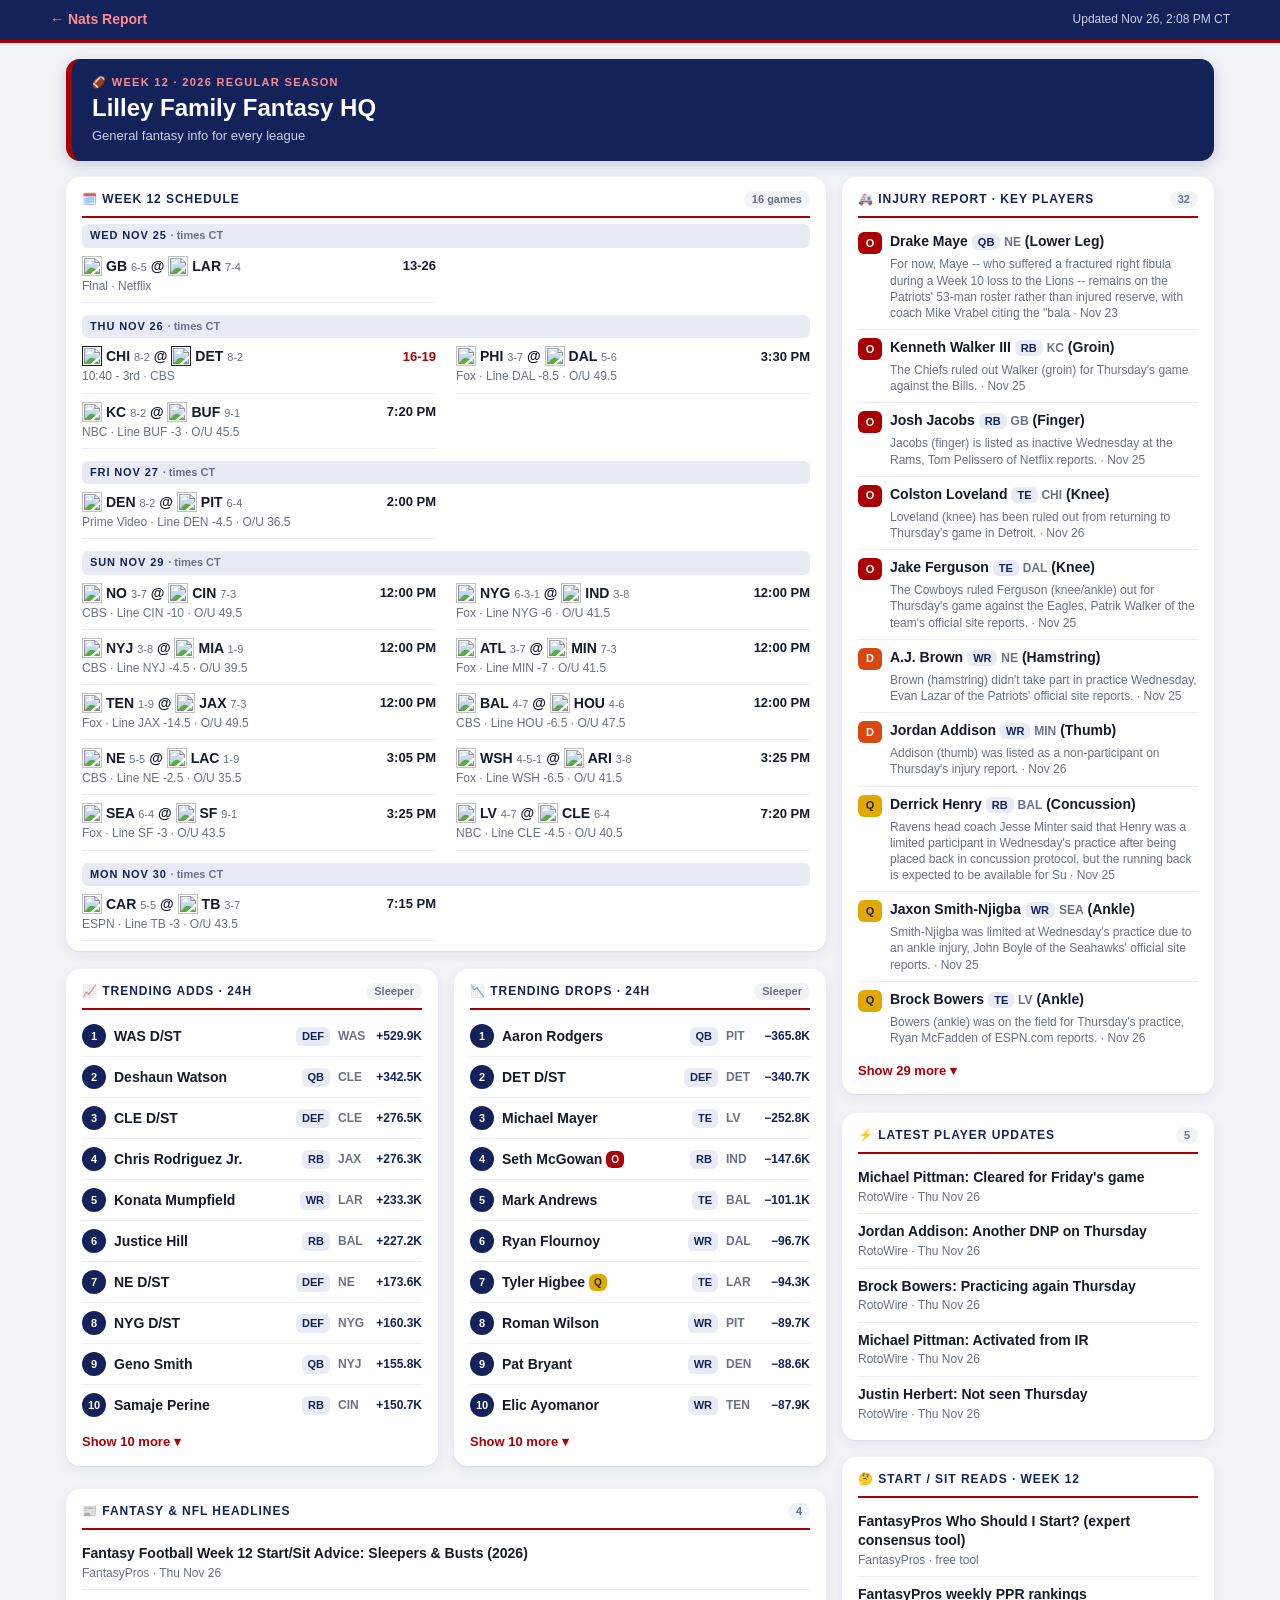
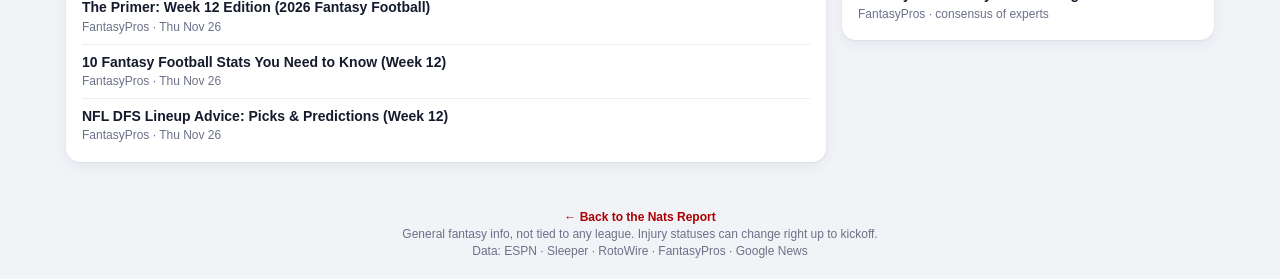
==== fantasy/index.html @ 51f817a9 "Daily refresh 2026-11-26" ====
<!doctype html><html><head><meta charset="utf-8"><meta name="viewport" content="width=device-width,initial-scale=1,viewport-fit=cover">
<meta name="theme-color" content="#14225A"><link rel="apple-touch-icon" href="../icon.png"><title>Lilley Family Fantasy HQ</title><style>
:root{--navy:#14225A;--red:#AB0003;--ink:#151a2d;--mute:#6b7189;--line:#eceef4;--bg:#f2f3f7;color-scheme:light}*{box-sizing:border-box}html{-webkit-text-size-adjust:100%}
body{margin:0;background:var(--bg);color:var(--ink);font:15px/1.4 -apple-system,BlinkMacSystemFont,"SF Pro Text","Segoe UI",Inter,Helvetica,Arial,sans-serif;-webkit-font-smoothing:antialiased}
a{color:var(--ink);text-decoration:none}a:hover{color:var(--red)}
header{position:sticky;top:0;z-index:10;background:var(--navy);color:#fff;border-bottom:3px solid var(--red);padding:calc(env(safe-area-inset-top) + 10px) calc(env(safe-area-inset-right) + 16px) 10px calc(env(safe-area-inset-left) + 16px)}
.hd{max-width:1180px;margin:0 auto;display:flex;align-items:center;justify-content:space-between;gap:12px}.hd a{color:#ff8a8e;font-weight:700;font-size:14px}header p{margin:0;font-size:12px;color:#c9cfe6;white-space:nowrap}
main{max-width:1180px;margin:0 auto;padding:16px calc(env(safe-area-inset-right) + 16px) 8px calc(env(safe-area-inset-left) + 16px)}
.banner{background:var(--navy);border-radius:14px;padding:16px 20px;margin-bottom:16px;box-shadow:0 4px 14px rgba(20,34,90,.18);border-left:6px solid var(--red)}
.banner small{display:block;color:#ff8a8e;font-weight:700;text-transform:uppercase;letter-spacing:.12em;font-size:11px}.banner h1{margin:4px 0 0;color:#fff;font-size:24px;font-weight:800;line-height:1.2}.bmeta{display:block;color:#c9cfe6;font-size:13px;margin-top:4px}
.grid{display:grid;grid-template-columns:repeat(3,minmax(0,1fr));gap:16px;align-items:start}.wide{grid-column:span 2}.grid.mas{grid-auto-rows:8px;row-gap:0;grid-auto-flow:row dense}.grid.mas>.tile{margin-bottom:16px}
.tile{background:#fff;border-radius:14px;padding:14px 16px 10px;box-shadow:0 1px 2px rgba(20,34,90,.06),0 4px 14px rgba(20,34,90,.06);min-width:0}
.tile h3{display:flex;justify-content:space-between;align-items:center;gap:8px;margin:0 0 6px;padding-bottom:8px;border-bottom:2px solid var(--red);font-size:12px;font-weight:800;text-transform:uppercase;letter-spacing:.08em;color:var(--navy)}
.tile h3 em{font-style:normal;font-weight:700;font-size:11px;color:var(--mute);background:var(--bg);border-radius:10px;padding:1px 8px;white-space:nowrap;text-transform:none;letter-spacing:0}
ul{list-style:none;margin:0;padding:0}li{padding:8px 0;border-bottom:1px solid var(--line);font-size:14px;line-height:1.35;overflow-wrap:anywhere}li:last-child{border:0}li>a{font-weight:600}
.meta{display:block;color:var(--mute);font-size:12px;font-weight:400;margin-top:2px}.muted{color:var(--mute)}
.game{display:flex;align-items:center;justify-content:space-between;gap:10px;font-weight:600}.opp{min-width:0}.opp small{color:var(--mute);font-weight:500;font-size:11px}
.sc{font-weight:800;font-variant-numeric:tabular-nums;white-space:nowrap;font-size:13px}.sc.live{color:var(--red)}
.lg{width:20px;height:20px;vertical-align:-5px;margin-right:4px;object-fit:contain}
.lvl{font-size:11px;font-weight:800;letter-spacing:.08em;text-transform:uppercase;color:var(--navy);margin:12px 0 0;padding:4px 8px;background:#e8ebf5;border-radius:6px}.lvl span{color:var(--mute);font-weight:600;letter-spacing:0;text-transform:none}.lvl:first-of-type{margin-top:4px}
.sched{}@media(min-width:701px){.sched ul{display:grid;grid-template-columns:1fr 1fr;column-gap:20px}.sched li:last-child{border-bottom:1px solid var(--line)}}
.pros{display:flex;align-items:center;gap:8px}.rk{flex:none;width:24px;height:24px;border-radius:50%;background:var(--navy);color:#fff;display:grid;place-items:center;font-size:11px;font-weight:800}
.pros .nm{flex:1;font-weight:600;min-width:0}.pos{font-size:11px;font-weight:700;color:var(--navy);background:#e8ebf5;border-radius:6px;padding:2px 6px;margin-left:4px}.tm2{font-size:12px;color:var(--mute);font-weight:600;min-width:30px}
.cnt{font-size:12px;font-variant-numeric:tabular-nums;color:var(--navy);min-width:46px;text-align:right}
.ij{display:flex;align-items:flex-start;gap:8px}.ij .nm{font-weight:600}.ij .nm a{font-weight:700}
.tag{flex:none;display:inline-grid;place-items:center;min-width:24px;height:22px;padding:0 4px;border-radius:6px;font-size:11px;font-weight:800;color:#fff;background:var(--mute)}.tag.o,.tag.ir{background:var(--red)}.tag.d{background:#d9480f}.tag.q{background:#e0a800;color:#222}.tag.sm{min-width:18px;height:17px;font-size:10px;vertical-align:1px}
.inj .meta{padding-left:32px}
details summary{list-style:none;cursor:pointer;color:var(--red);font-weight:700;font-size:13px;padding:8px 0 4px}details summary::-webkit-details-marker{display:none}details summary::after{content:" ▾"}details[open] summary::after{content:" ▴"}details[open] summary{border-bottom:1px solid var(--line)}
footer{text-align:center;color:var(--mute);font-size:12px;padding:16px 16px calc(env(safe-area-inset-bottom) + 20px)}footer a{color:var(--red);font-weight:700}
@media(max-width:1000px){.grid{grid-template-columns:repeat(2,minmax(0,1fr))}}
@media(max-width:700px){body{font-size:16px}.grid{grid-template-columns:1fr;gap:12px}.wide{grid-column:auto}main{padding-top:12px}.banner h1{font-size:21px}header p{font-size:11px}li{font-size:15px}.tile{padding:12px 14px 8px}}
</style></head><body><header><div class="hd"><a href="../">← Nats Report</a><p>Updated Nov 26, 2:08 PM CT</p></div></header>
<main><div class="banner"><small>🏈 Week 12 · 2026 Regular Season</small><h1>Lilley Family Fantasy HQ</h1><span class="bmeta">General fantasy info for every league</span></div><div class="grid"><section class="tile wide sched"><h3><span>🗓️ Week 12 Schedule</span><em>16 games</em></h3><div class="lvl">Wed Nov 25 <span>· times CT</span></div><ul><li><a class="game" href="https://www.espn.com/nfl/game/_/gameId/401873079/packers-rams"><span class="opp"><img class="lg" src="https://a.espncdn.com/i/teamlogos/nfl/500/scoreboard/gb.png" alt="">GB <small>6-5</small> @ <img class="lg" src="https://a.espncdn.com/i/teamlogos/nfl/500/scoreboard/lar.png" alt="">LAR <small>7-4</small></span><span class="sc">13-26</span></a><span class="meta">Final · Netflix</span></li></ul><div class="lvl">Thu Nov 26 <span>· times CT</span></div><ul><li><a class="game" href=""><span class="opp"><img class="lg" src="https://a.espncdn.com/i/teamlogos/nfl/500/scoreboard/chi.png" alt="">CHI <small>8-2</small> @ <img class="lg" src="https://a.espncdn.com/i/teamlogos/nfl/500/scoreboard/det.png" alt="">DET <small>8-2</small></span><span class="sc live">16-19</span></a><span class="meta">10:40 - 3rd · CBS</span></li><li><a class="game" href="https://www.espn.com/nfl/game/_/gameId/401873080/eagles-cowboys"><span class="opp"><img class="lg" src="https://a.espncdn.com/i/teamlogos/nfl/500/scoreboard/phi.png" alt="">PHI <small>3-7</small> @ <img class="lg" src="https://a.espncdn.com/i/teamlogos/nfl/500/scoreboard/dal.png" alt="">DAL <small>5-6</small></span><span class="sc">3:30 PM</span></a><span class="meta">Fox · Line DAL -8.5 · O/U 49.5</span></li><li><a class="game" href="https://www.espn.com/nfl/game/_/gameId/401873082/chiefs-bills"><span class="opp"><img class="lg" src="https://a.espncdn.com/i/teamlogos/nfl/500/scoreboard/kc.png" alt="">KC <small>8-2</small> @ <img class="lg" src="https://a.espncdn.com/i/teamlogos/nfl/500/scoreboard/buf.png" alt="">BUF <small>9-1</small></span><span class="sc">7:20 PM</span></a><span class="meta">NBC · Line BUF -3 · O/U 45.5</span></li></ul><div class="lvl">Fri Nov 27 <span>· times CT</span></div><ul><li><a class="game" href="https://www.espn.com/nfl/game/_/gameId/401873083/broncos-steelers"><span class="opp"><img class="lg" src="https://a.espncdn.com/i/teamlogos/nfl/500/scoreboard/den.png" alt="">DEN <small>8-2</small> @ <img class="lg" src="https://a.espncdn.com/i/teamlogos/nfl/500/scoreboard/pit.png" alt="">PIT <small>6-4</small></span><span class="sc">2:00 PM</span></a><span class="meta">Prime Video · Line DEN -4.5 · O/U 36.5</span></li></ul><div class="lvl">Sun Nov 29 <span>· times CT</span></div><ul><li><a class="game" href="https://www.espn.com/nfl/game/_/gameId/401873087/saints-bengals"><span class="opp"><img class="lg" src="https://a.espncdn.com/i/teamlogos/nfl/500/scoreboard/no.png" alt="">NO <small>3-7</small> @ <img class="lg" src="https://a.espncdn.com/i/teamlogos/nfl/500/scoreboard/cin.png" alt="">CIN <small>7-3</small></span><span class="sc">12:00 PM</span></a><span class="meta">CBS · Line CIN -10 · O/U 49.5</span></li><li><a class="game" href="https://www.espn.com/nfl/game/_/gameId/401873088/giants-colts"><span class="opp"><img class="lg" src="https://a.espncdn.com/i/teamlogos/nfl/500/scoreboard/nyg.png" alt="">NYG <small>6-3-1</small> @ <img class="lg" src="https://a.espncdn.com/i/teamlogos/nfl/500/scoreboard/ind.png" alt="">IND <small>3-8</small></span><span class="sc">12:00 PM</span></a><span class="meta">Fox · Line NYG -6 · O/U 41.5</span></li><li><a class="game" href="https://www.espn.com/nfl/game/_/gameId/401873089/jets-dolphins"><span class="opp"><img class="lg" src="https://a.espncdn.com/i/teamlogos/nfl/500/scoreboard/nyj.png" alt="">NYJ <small>3-8</small> @ <img class="lg" src="https://a.espncdn.com/i/teamlogos/nfl/500/scoreboard/mia.png" alt="">MIA <small>1-9</small></span><span class="sc">12:00 PM</span></a><span class="meta">CBS · Line NYJ -4.5 · O/U 39.5</span></li><li><a class="game" href="https://www.espn.com/nfl/game/_/gameId/401873084/falcons-vikings"><span class="opp"><img class="lg" src="https://a.espncdn.com/i/teamlogos/nfl/500/scoreboard/atl.png" alt="">ATL <small>3-7</small> @ <img class="lg" src="https://a.espncdn.com/i/teamlogos/nfl/500/scoreboard/min.png" alt="">MIN <small>7-3</small></span><span class="sc">12:00 PM</span></a><span class="meta">Fox · Line MIN -7 · O/U 41.5</span></li><li><a class="game" href="https://www.espn.com/nfl/game/_/gameId/401873090/titans-jaguars"><span class="opp"><img class="lg" src="https://a.espncdn.com/i/teamlogos/nfl/500/scoreboard/ten.png" alt="">TEN <small>1-9</small> @ <img class="lg" src="https://a.espncdn.com/i/teamlogos/nfl/500/scoreboard/jax.png" alt="">JAX <small>7-3</small></span><span class="sc">12:00 PM</span></a><span class="meta">Fox · Line JAX -14.5 · O/U 49.5</span></li><li><a class="game" href="https://www.espn.com/nfl/game/_/gameId/401873085/ravens-texans"><span class="opp"><img class="lg" src="https://a.espncdn.com/i/teamlogos/nfl/500/scoreboard/bal.png" alt="">BAL <small>4-7</small> @ <img class="lg" src="https://a.espncdn.com/i/teamlogos/nfl/500/scoreboard/hou.png" alt="">HOU <small>4-6</small></span><span class="sc">12:00 PM</span></a><span class="meta">CBS · Line HOU -6.5 · O/U 47.5</span></li><li><a class="game" href="https://www.espn.com/nfl/game/_/gameId/401873093/patriots-chargers"><span class="opp"><img class="lg" src="https://a.espncdn.com/i/teamlogos/nfl/500/scoreboard/ne.png" alt="">NE <small>5-5</small> @ <img class="lg" src="https://a.espncdn.com/i/teamlogos/nfl/500/scoreboard/lac.png" alt="">LAC <small>1-9</small></span><span class="sc">3:05 PM</span></a><span class="meta">CBS · Line NE -2.5 · O/U 35.5</span></li><li><a class="game" href="https://www.espn.com/nfl/game/_/gameId/401873092/commanders-cardinals"><span class="opp"><img class="lg" src="https://a.espncdn.com/i/teamlogos/nfl/500/scoreboard/wsh.png" alt="">WSH <small>4-5-1</small> @ <img class="lg" src="https://a.espncdn.com/i/teamlogos/nfl/500/scoreboard/ari.png" alt="">ARI <small>3-8</small></span><span class="sc">3:25 PM</span></a><span class="meta">Fox · Line WSH -6.5 · O/U 41.5</span></li><li><a class="game" href="https://www.espn.com/nfl/game/_/gameId/401873091/seahawks-49ers"><span class="opp"><img class="lg" src="https://a.espncdn.com/i/teamlogos/nfl/500/scoreboard/sea.png" alt="">SEA <small>6-4</small> @ <img class="lg" src="https://a.espncdn.com/i/teamlogos/nfl/500/scoreboard/sf.png" alt="">SF <small>9-1</small></span><span class="sc">3:25 PM</span></a><span class="meta">Fox · Line SF -3 · O/U 43.5</span></li><li><a class="game" href="https://www.espn.com/nfl/game/_/gameId/401873086/raiders-browns"><span class="opp"><img class="lg" src="https://a.espncdn.com/i/teamlogos/nfl/500/scoreboard/lv.png" alt="">LV <small>4-7</small> @ <img class="lg" src="https://a.espncdn.com/i/teamlogos/nfl/500/scoreboard/cle.png" alt="">CLE <small>6-4</small></span><span class="sc">7:20 PM</span></a><span class="meta">NBC · Line CLE -4.5 · O/U 40.5</span></li></ul><div class="lvl">Mon Nov 30 <span>· times CT</span></div><ul><li><a class="game" href="https://www.espn.com/nfl/game/_/gameId/401873094/panthers-buccaneers"><span class="opp"><img class="lg" src="https://a.espncdn.com/i/teamlogos/nfl/500/scoreboard/car.png" alt="">CAR <small>5-5</small> @ <img class="lg" src="https://a.espncdn.com/i/teamlogos/nfl/500/scoreboard/tb.png" alt="">TB <small>3-7</small></span><span class="sc">7:15 PM</span></a><span class="meta">ESPN · Line TB -3 · O/U 43.5</span></li></ul></section><section class="tile inj"><h3><span>🚑 Injury Report · Key Players</span><em>32</em></h3><ul><li><div class="ij"><span class="tag o">O</span><span class="nm"><a href="https://www.espn.com/nfl/player/_/id/4431452/drake-maye">Drake Maye</a><span class="pos">QB</span> <span class="tm2">NE</span> (Lower Leg)</span></div><span class="meta">For now, Maye -- who suffered a fractured right fibula during a Week 10 loss to the Lions -- remains on the Patriots&#x27; 53-man roster rather than injured reserve, with coach Mike Vrabel citing the &quot;bala · Nov 23</span></li><li><div class="ij"><span class="tag o">O</span><span class="nm"><a href="https://www.espn.com/nfl/player/_/id/4567048/kenneth-walker-iii">Kenneth Walker III</a><span class="pos">RB</span> <span class="tm2">KC</span> (Groin)</span></div><span class="meta">The Chiefs ruled out Walker (groin) for Thursday&#x27;s game against the Bills. · Nov 25</span></li><li><div class="ij"><span class="tag o">O</span><span class="nm"><a href="https://www.espn.com/nfl/player/_/id/4047365/josh-jacobs">Josh Jacobs</a><span class="pos">RB</span> <span class="tm2">GB</span> (Finger)</span></div><span class="meta">Jacobs (finger) is listed as inactive Wednesday at the Rams, Tom Pelissero of Netflix reports. · Nov 25</span></li><li><div class="ij"><span class="tag o">O</span><span class="nm"><a href="https://www.espn.com/nfl/player/_/id/4723086/colston-loveland">Colston Loveland</a><span class="pos">TE</span> <span class="tm2">CHI</span> (Knee)</span></div><span class="meta">Loveland (knee) has been ruled out from returning to Thursday&#x27;s game in Detroit. · Nov 26</span></li><li><div class="ij"><span class="tag o">O</span><span class="nm"><a href="https://www.espn.com/nfl/player/_/id/4242355/jake-ferguson">Jake Ferguson</a><span class="pos">TE</span> <span class="tm2">DAL</span> (Knee)</span></div><span class="meta">The Cowboys ruled Ferguson (knee/ankle) out for Thursday&#x27;s game against the Eagles, Patrik Walker of the team&#x27;s official site reports. · Nov 25</span></li><li><div class="ij"><span class="tag d">D</span><span class="nm"><a href="https://www.espn.com/nfl/player/_/id/4047646/aj-brown">A.J. Brown</a><span class="pos">WR</span> <span class="tm2">NE</span> (Hamstring)</span></div><span class="meta">Brown (hamstring) didn&#x27;t take part in practice Wednesday, Evan Lazar of the Patriots&#x27; official site reports. · Nov 25</span></li><li><div class="ij"><span class="tag d">D</span><span class="nm"><a href="https://www.espn.com/nfl/player/_/id/4429205/jordan-addison">Jordan Addison</a><span class="pos">WR</span> <span class="tm2">MIN</span> (Thumb)</span></div><span class="meta">Addison (thumb) was listed as a non-participant on Thursday&#x27;s injury report. · Nov 26</span></li><li><div class="ij"><span class="tag q">Q</span><span class="nm"><a href="https://www.espn.com/nfl/player/_/id/3043078/derrick-henry">Derrick Henry</a><span class="pos">RB</span> <span class="tm2">BAL</span> (Concussion)</span></div><span class="meta">Ravens head coach Jesse Minter said that Henry was a limited participant in Wednesday&#x27;s practice after being placed back in concussion protocol, but the running back is expected to be available for Su · Nov 25</span></li><li><div class="ij"><span class="tag q">Q</span><span class="nm"><a href="https://www.espn.com/nfl/player/_/id/4430878/jaxon-smith-njigba">Jaxon Smith-Njigba</a><span class="pos">WR</span> <span class="tm2">SEA</span> (Ankle)</span></div><span class="meta">Smith-Njigba was limited at Wednesday&#x27;s practice due to an ankle injury, John Boyle of the Seahawks&#x27; official site reports. · Nov 25</span></li><li><div class="ij"><span class="tag q">Q</span><span class="nm"><a href="https://www.espn.com/nfl/player/_/id/4432665/brock-bowers">Brock Bowers</a><span class="pos">TE</span> <span class="tm2">LV</span> (Ankle)</span></div><span class="meta">Bowers (ankle) was on the field for Thursday&#x27;s practice, Ryan McFadden of ESPN.com reports. · Nov 26</span></li></ul><details><summary>Show 29 more</summary><ul><li><div class="ij"><span class="tag q">Q</span><span class="nm"><a href="https://www.espn.com/nfl/player/_/id/4038941/justin-herbert">Justin Herbert</a><span class="pos">QB</span> <span class="tm2">LAC</span> (Concussion)</span></div><span class="meta">Herbert (concussion) didn&#x27;t participate during the portion of Thursday&#x27;s practice open to the media, Noah Furtado of The Athletic reports. · Nov 26</span></li><li><div class="ij"><span class="tag q">Q</span><span class="nm"><a href="https://www.espn.com/nfl/player/_/id/4685472/tetairoa-mcmillan">Tetairoa McMillan</a><span class="pos">WR</span> <span class="tm2">CAR</span> (Foot)</span></div><span class="meta">Head coach Dave Canales said Wednesday that the Panthers are &quot;optimistic&quot; that McMillan (foot) will play Monday in Tampa Bay, Mike Kaye of ESPN.com reports. · Nov 25</span></li><li><div class="ij"><span class="tag q">Q</span><span class="nm"><a href="https://www.espn.com/nfl/player/_/id/4429615/zay-flowers">Zay Flowers</a><span class="pos">WR</span> <span class="tm2">BAL</span> (Ankle)</span></div><span class="meta">Flowers (ankle) was listed as a limited participant in Wednesday&#x27;s practice. · Nov 25</span></li><li><div class="ij"><span class="tag q">Q</span><span class="nm"><a href="https://www.espn.com/nfl/player/_/id/4882093/bhayshul-tuten">Bhayshul Tuten</a><span class="pos">RB</span> <span class="tm2">JAX</span> (Ankle)</span></div><span class="meta">Tuten (ankle/foot) didn&#x27;t practice Wednesday, Adam Schefter of ESPN reports. · Nov 25</span></li><li><div class="ij"><span class="tag q">Q</span><span class="nm"><a href="https://www.espn.com/nfl/player/_/id/4361741/brock-purdy">Brock Purdy</a><span class="pos">QB</span> <span class="tm2">SF</span> (Ankle)</span></div><span class="meta">Purdy didn&#x27;t practice Wednesday due to an ankle injury, Vic Tafur of The Athletic reports. · Nov 25</span></li><li><div class="ij"><span class="tag q">Q</span><span class="nm"><a href="https://www.espn.com/nfl/player/_/id/16737/mike-evans">Mike Evans</a><span class="pos">WR</span> <span class="tm2">SF</span> (Achilles)</span></div><span class="meta">Evans (Achilles) won&#x27;t practice Wednesday, Harrison Rich of the San Francisco Chronicle reports. · Nov 25</span></li><li><div class="ij"><span class="tag q">Q</span><span class="nm"><a href="https://www.espn.com/nfl/player/_/id/5083076/harold-fannin-jr">Harold Fannin Jr.</a><span class="pos">TE</span> <span class="tm2">CLE</span> (Groin)</span></div><span class="meta">Fannin (groin) was listed as a limited participant in Wednesday&#x27;s practice, Ryan McFadden of ESPN reports. · Nov 25</span></li><li><div class="ij"><span class="tag q">Q</span><span class="nm"><a href="https://www.espn.com/nfl/player/_/id/4248528/christian-watson">Christian Watson</a><span class="pos">WR</span> <span class="tm2">GB</span> (Concussion)</span></div><span class="meta">Watson (concussion) has been ruled out for the rest of Wednesday&#x27;s game against the Rams. · Nov 25</span></li><li><div class="ij"><span class="tag q">Q</span><span class="nm"><a href="https://www.espn.com/nfl/player/_/id/4432708/marvin-harrison-jr">Marvin Harrison Jr.</a><span class="pos">WR</span> <span class="tm2">HOU</span> (Hamstring)</span></div><span class="meta">Harrison (hamstring) was listed as a limited participant in Wednesday&#x27;s practice. · Nov 25</span></li><li><div class="ij"><span class="tag q">Q</span><span class="nm"><a href="https://www.espn.com/nfl/player/_/id/3916433/jakobi-meyers">Jakobi Meyers</a><span class="pos">WR</span> <span class="tm2">JAX</span> (Ankle)</span></div><span class="meta">Meyers was a limited participant in Wednesday&#x27;s practice due to an ankle injury. · Nov 25</span></li><li><div class="ij"><span class="tag q">Q</span><span class="nm"><a href="https://www.espn.com/nfl/player/_/id/4385690/dalton-kincaid">Dalton Kincaid</a><span class="pos">TE</span> <span class="tm2">BUF</span> (Thumb)</span></div><span class="meta">Kincaid (thumb/ankle) is listed as questionable for Thursday night&#x27;s contest against the Chiefs. · Nov 25</span></li><li><div class="ij"><span class="tag q">Q</span><span class="nm"><a href="https://www.espn.com/nfl/player/_/id/3917315/kyler-murray">Kyler Murray</a><span class="pos">QB</span> <span class="tm2">MIN</span> (Hamstring)</span></div><span class="meta">Murray (hamstring) was listed as limited on Thursday&#x27;s injury report. · Nov 26</span></li><li><div class="ij"><span class="tag q">Q</span><span class="nm"><a href="https://www.espn.com/nfl/player/_/id/3929645/juwan-johnson">Juwan Johnson</a><span class="pos">TE</span> <span class="tm2">NO</span> (Hamstring)</span></div><span class="meta">Johnson (hamstring) did not practice Wednesday due to a hamstring/wrist issue, Katherine Terrell of ESPN reports. · Nov 25</span></li><li><div class="ij"><span class="tag q">Q</span><span class="nm"><a href="https://www.espn.com/nfl/player/_/id/2976212/stefon-diggs">Stefon Diggs</a><span class="pos">WR</span> <span class="tm2">WSH</span> (Personal)</span></div><span class="meta">Diggs was absent from Wednesday&#x27;s practice and was excused, Ben Standig of The Team 980 reports. · Nov 25</span></li><li><div class="ij"><span class="tag q">Q</span><span class="nm"><a href="https://www.espn.com/nfl/player/_/id/4429059/woody-marks">Woody Marks</a><span class="pos">RB</span> <span class="tm2">HOU</span> (Concussion)</span></div><span class="meta">Marks (concussion) was listed as a full participant in Wednesday&#x27;s practice. · Nov 25</span></li><li><div class="ij"><span class="tag q">Q</span><span class="nm"><a href="https://www.espn.com/nfl/player/_/id/4361050/isaiah-likely">Isaiah Likely</a><span class="pos">TE</span> <span class="tm2">NYG</span> (Groin)</span></div><span class="meta">Likely (groin) was limited in practice Wednesday, Dan Salomone of the Giants&#x27; official site reports. · Nov 25</span></li><li><div class="ij"><span class="tag q">Q</span><span class="nm"><a href="https://www.espn.com/nfl/player/_/id/3123076/david-njoku">David Njoku</a><span class="pos">TE</span> <span class="tm2">LAC</span> (Shoulder)</span></div><span class="meta">Njoku (shoulder) did not practice Wednesday. · Nov 25</span></li><li><div class="ij"><span class="tag q">Q</span><span class="nm"><a href="https://www.espn.com/nfl/player/_/id/4596334/keaton-mitchell">Keaton Mitchell</a><span class="pos">RB</span> <span class="tm2">LAC</span> (Knee)</span></div><span class="meta">Mitchell (knee) did not practice Wednesday. · Nov 25</span></li><li><div class="ij"><span class="tag q">Q</span><span class="nm"><a href="https://www.espn.com/nfl/player/_/id/4723820/omar-cooper-jr">Omar Cooper Jr.</a><span class="pos">WR</span> <span class="tm2">NYJ</span> (Ankle)</span></div><span class="meta">Jets head coach Aaron Glenn said that Cooper (ankle/hip) won&#x27;t practice Wednesday and is considered day-to-day. · Nov 25</span></li><li><div class="ij"><span class="tag q">Q</span><span class="nm"><a href="https://www.espn.com/nfl/player/_/id/4832800/denzel-boston">Denzel Boston</a><span class="pos">WR</span> <span class="tm2">CLE</span> (Quadriceps)</span></div><span class="meta">Boston wasn&#x27;t spotted at Wednesday&#x27;s practice, Daniel Oyefusi of ESPN reports. · Nov 25</span></li><li><div class="ij"><span class="tag q">Q</span><span class="nm"><a href="https://www.espn.com/nfl/player/_/id/4429022/kayshon-boutte">Kayshon Boutte</a><span class="pos">WR</span> <span class="tm2">HOU</span> (Hip)</span></div><span class="meta">Boutte (hip) didn&#x27;t participate in Wednesday&#x27;s practice. · Nov 25</span></li><li><div class="ij"><span class="tag q">Q</span><span class="nm"><a href="https://www.espn.com/nfl/player/_/id/4870612/zachariah-branch">Zachariah Branch</a><span class="pos">WR</span> <span class="tm2">ATL</span> (Hamstring)</span></div><span class="meta">Branch (hamstring) didn&#x27;t participate in Wednesday&#x27;s practice, Will McFadden of the Falcons&#x27; official site reports. · Nov 25</span></li><li><div class="ij"><span class="tag ir">IR</span><span class="nm"><a href="https://www.espn.com/nfl/player/_/id/4870808/jeremiyah-love">Jeremiyah Love</a><span class="pos">RB</span> <span class="tm2">ARI</span> (Ankle)</span></div><span class="meta">Head coach Mike LaFleur said Wednesday that the Cardinals will evaluate Love (ankle) again Monday to hone in on a return date for the running back, Bo Brack of GoPHNX.com reports. · Nov 25</span></li><li><div class="ij"><span class="tag ir">IR</span><span class="nm"><a href="https://www.espn.com/nfl/player/_/id/4678008/jonathon-brooks">Jonathon Brooks</a><span class="pos">RB</span> <span class="tm2">CAR</span> (Groin)</span></div><span class="meta">Head coach Dave Canales suggested Wednesday that a decision on Brooks (core) being activated from injured reserve before his 21-day window expires next week will hinge on the Panthers having a role av · Nov 25</span></li><li><div class="ij"><span class="tag ir">IR</span><span class="nm"><a href="https://www.espn.com/nfl/player/_/id/4360078/alec-pierce">Alec Pierce</a><span class="pos">WR</span> <span class="tm2">IND</span> (Heel)</span></div><span class="meta">When addressing the press Wednesday, Pierce (heel) noted that the offseason procedure he underwent this past March was done because he was dealing with heel pain that impacted his Achilles, Kevin Bowe · Nov 25</span></li><li><div class="ij"><span class="tag ir">IR</span><span class="nm"><a href="https://www.espn.com/nfl/player/_/id/4710714/dezhaun-stribling">De&#x27;Zhaun Stribling</a><span class="pos">WR</span> <span class="tm2">SF</span> (Ankle)</span></div><span class="meta">San Francisco head coach Kyle Shanahan said Wednesday that Stribling (ankle) is likely at least &quot;a couple weeks away&quot; from returning to practice, Harrison Rich of the San Francisco Chronicle reports.  · Nov 25</span></li><li><div class="ij"><span class="tag ir">IR</span><span class="nm"><a href="https://www.espn.com/nfl/player/_/id/4361432/romeo-doubs">Romeo Doubs</a><span class="pos">WR</span> <span class="tm2">NE</span> (Shoulder)</span></div><span class="meta">Doubs (shoulder) was limited in Wednesday&#x27;s practice. · Nov 25</span></li><li><div class="ij"><span class="tag ir">IR</span><span class="nm"><a href="https://www.espn.com/nfl/player/_/id/4242512/malik-willis">Malik Willis</a><span class="pos">QB</span> <span class="tm2">MIA</span> (Abdomen)</span></div><span class="meta">Head coach Jeff Hafley said Monday that, at this time, surgery to address Willis&#x27; groin/core injury is not foreseen, Joe Schad of The Palm Beach Post reports. · Nov 23</span></li><li><div class="ij"><span class="tag ir">IR</span><span class="nm"><a href="https://www.espn.com/nfl/player/_/id/4430834/jalen-mcmillan">Jalen McMillan</a><span class="pos">WR</span> <span class="tm2">TB</span> (Knee - PCL)</span></div><span class="meta">The Buccaneers designated McMillan (knee) for return from injured reserve Wednesday, Scott Smith of the team&#x27;s official site reports. · Nov 25</span></li></ul></details></section><section class="tile "><h3><span>📈 Trending Adds · 24h</span><em>Sleeper</em></h3><ul><li><div class="pros"><span class="rk">1</span><span class="nm">WAS D/ST</span><span class="pos">DEF</span><span class="tm2">WAS</span><b class="cnt">+529.9K</b></div></li><li><div class="pros"><span class="rk">2</span><span class="nm">Deshaun Watson</span><span class="pos">QB</span><span class="tm2">CLE</span><b class="cnt">+342.5K</b></div></li><li><div class="pros"><span class="rk">3</span><span class="nm">CLE D/ST</span><span class="pos">DEF</span><span class="tm2">CLE</span><b class="cnt">+276.5K</b></div></li><li><div class="pros"><span class="rk">4</span><span class="nm">Chris Rodriguez Jr.</span><span class="pos">RB</span><span class="tm2">JAX</span><b class="cnt">+276.3K</b></div></li><li><div class="pros"><span class="rk">5</span><span class="nm">Konata Mumpfield</span><span class="pos">WR</span><span class="tm2">LAR</span><b class="cnt">+233.3K</b></div></li><li><div class="pros"><span class="rk">6</span><span class="nm">Justice Hill</span><span class="pos">RB</span><span class="tm2">BAL</span><b class="cnt">+227.2K</b></div></li><li><div class="pros"><span class="rk">7</span><span class="nm">NE D/ST</span><span class="pos">DEF</span><span class="tm2">NE</span><b class="cnt">+173.6K</b></div></li><li><div class="pros"><span class="rk">8</span><span class="nm">NYG D/ST</span><span class="pos">DEF</span><span class="tm2">NYG</span><b class="cnt">+160.3K</b></div></li><li><div class="pros"><span class="rk">9</span><span class="nm">Geno Smith</span><span class="pos">QB</span><span class="tm2">NYJ</span><b class="cnt">+155.8K</b></div></li><li><div class="pros"><span class="rk">10</span><span class="nm">Samaje Perine</span><span class="pos">RB</span><span class="tm2">CIN</span><b class="cnt">+150.7K</b></div></li></ul><details><summary>Show 10 more</summary><ul><li><div class="pros"><span class="rk">11</span><span class="nm">Chimere Dike</span><span class="pos">WR</span><span class="tm2">TEN</span><b class="cnt">+135.7K</b></div></li><li><div class="pros"><span class="rk">12</span><span class="nm">Fernando Mendoza</span><span class="pos">QB</span><span class="tm2">LV</span><b class="cnt">+117.6K</b></div></li><li><div class="pros"><span class="rk">13</span><span class="nm">Ted Hurst III</span><span class="pos">WR</span><span class="tm2">TB</span><b class="cnt">+95.0K</b></div></li><li><div class="pros"><span class="rk">14</span><span class="nm">Evan Engram</span><span class="pos">TE</span><span class="tm2">DEN</span><b class="cnt">+85.2K</b></div></li><li><div class="pros"><span class="rk">15</span><span class="nm">Jacory Croskey-Merritt</span><span class="pos">RB</span><span class="tm2">WAS</span><b class="cnt">+84.3K</b></div></li><li><div class="pros"><span class="rk">16</span><span class="nm">Dylan Sampson</span><span class="pos">RB</span><span class="tm2">CLE</span><b class="cnt">+78.9K</b></div></li><li><div class="pros"><span class="rk">17</span><span class="nm">Mason Rudolph</span><span class="pos">QB</span><span class="tm2">PIT</span><b class="cnt">+78.1K</b></div></li><li><div class="pros"><span class="rk">18</span><span class="nm">TB D/ST</span><span class="pos">DEF</span><span class="tm2">TB</span><b class="cnt">+77.7K</b></div></li><li><div class="pros"><span class="rk">19</span><span class="nm">J.J. McCarthy</span><span class="pos">QB</span><span class="tm2">NYG</span><b class="cnt">+74.6K</b></div></li><li><div class="pros"><span class="rk">20</span><span class="nm">Omar Cooper Jr. <span class="tag q sm">Q</span></span><span class="pos">WR</span><span class="tm2">NYJ</span><b class="cnt">+72.8K</b></div></li></ul></details></section><section class="tile "><h3><span>📉 Trending Drops · 24h</span><em>Sleeper</em></h3><ul><li><div class="pros"><span class="rk">1</span><span class="nm">Aaron Rodgers</span><span class="pos">QB</span><span class="tm2">PIT</span><b class="cnt">−365.8K</b></div></li><li><div class="pros"><span class="rk">2</span><span class="nm">DET D/ST</span><span class="pos">DEF</span><span class="tm2">DET</span><b class="cnt">−340.7K</b></div></li><li><div class="pros"><span class="rk">3</span><span class="nm">Michael Mayer</span><span class="pos">TE</span><span class="tm2">LV</span><b class="cnt">−252.8K</b></div></li><li><div class="pros"><span class="rk">4</span><span class="nm">Seth McGowan <span class="tag o sm">O</span></span><span class="pos">RB</span><span class="tm2">IND</span><b class="cnt">−147.6K</b></div></li><li><div class="pros"><span class="rk">5</span><span class="nm">Mark Andrews</span><span class="pos">TE</span><span class="tm2">BAL</span><b class="cnt">−101.1K</b></div></li><li><div class="pros"><span class="rk">6</span><span class="nm">Ryan Flournoy</span><span class="pos">WR</span><span class="tm2">DAL</span><b class="cnt">−96.7K</b></div></li><li><div class="pros"><span class="rk">7</span><span class="nm">Tyler Higbee <span class="tag q sm">Q</span></span><span class="pos">TE</span><span class="tm2">LAR</span><b class="cnt">−94.3K</b></div></li><li><div class="pros"><span class="rk">8</span><span class="nm">Roman Wilson</span><span class="pos">WR</span><span class="tm2">PIT</span><b class="cnt">−89.7K</b></div></li><li><div class="pros"><span class="rk">9</span><span class="nm">Pat Bryant</span><span class="pos">WR</span><span class="tm2">DEN</span><b class="cnt">−88.6K</b></div></li><li><div class="pros"><span class="rk">10</span><span class="nm">Elic Ayomanor</span><span class="pos">WR</span><span class="tm2">TEN</span><b class="cnt">−87.9K</b></div></li></ul><details><summary>Show 10 more</summary><ul><li><div class="pros"><span class="rk">11</span><span class="nm">Devin Singletary</span><span class="pos">RB</span><span class="tm2">NYG</span><b class="cnt">−83.8K</b></div></li><li><div class="pros"><span class="rk">12</span><span class="nm">Tank Dell</span><span class="pos">WR</span><span class="tm2">HOU</span><b class="cnt">−80.3K</b></div></li><li><div class="pros"><span class="rk">13</span><span class="nm">Puka Nacua</span><span class="pos">WR</span><span class="tm2">LAR</span><b class="cnt">−77.6K</b></div></li><li><div class="pros"><span class="rk">14</span><span class="nm">Adonai Mitchell</span><span class="pos">WR</span><span class="tm2">NYJ</span><b class="cnt">−71.3K</b></div></li><li><div class="pros"><span class="rk">15</span><span class="nm">Xavier Hutchinson</span><span class="pos">WR</span><span class="tm2">HOU</span><b class="cnt">−69.7K</b></div></li><li><div class="pros"><span class="rk">16</span><span class="nm">Courtland Sutton</span><span class="pos">WR</span><span class="tm2">DEN</span><b class="cnt">−68.1K</b></div></li><li><div class="pros"><span class="rk">17</span><span class="nm">Keon Coleman</span><span class="pos">WR</span><span class="tm2">BUF</span><b class="cnt">−64.8K</b></div></li><li><div class="pros"><span class="rk">18</span><span class="nm">Bo Nix</span><span class="pos">QB</span><span class="tm2">DEN</span><b class="cnt">−64.4K</b></div></li><li><div class="pros"><span class="rk">19</span><span class="nm">Rachaad White</span><span class="pos">RB</span><span class="tm2">WAS</span><b class="cnt">−63.6K</b></div></li><li><div class="pros"><span class="rk">20</span><span class="nm">PIT D/ST</span><span class="pos">DEF</span><span class="tm2">PIT</span><b class="cnt">−63.1K</b></div></li></ul></details></section><section class="tile wide news"><h3><span>📰 Fantasy &amp; NFL Headlines</span><em>4</em></h3><ul><li><a href="https://www.fantasypros.com/2026/11/fantasy-football-week-12-start-sit-advice-sleepers-busts-2026/">Fantasy Football Week 12 Start/Sit Advice: Sleepers &amp; Busts (2026)</a><span class="meta">FantasyPros · Thu Nov 26</span></li><li><a href="https://www.fantasypros.com/2026/11/the-primer-week-12-edition-2026-fantasy-football/">The Primer: Week 12 Edition (2026 Fantasy Football)</a><span class="meta">FantasyPros · Thu Nov 26</span></li><li><a href="https://www.fantasypros.com/2026/11/10-fantasy-football-stats-you-need-to-know-week-12-2026/">10 Fantasy Football Stats You Need to Know (Week 12)</a><span class="meta">FantasyPros · Thu Nov 26</span></li><li><a href="https://www.fantasypros.com/2026/11/nfl-dfs-lineup-advice-picks-predictions-week-12-2026/">NFL DFS Lineup Advice: Picks &amp; Predictions (Week 12)</a><span class="meta">FantasyPros · Thu Nov 26</span></li></ul></section><section class="tile "><h3><span>⚡ Latest Player Updates</span><em>5</em></h3><ul><li><a href="https://www.rotowire.com//football/player/michael-pittman-14378">Michael Pittman: Cleared for Friday&#x27;s game</a><span class="meta">RotoWire · Thu Nov 26</span></li><li><a href="https://www.rotowire.com//football/player/jordan-addison-16895">Jordan Addison: Another DNP on Thursday</a><span class="meta">RotoWire · Thu Nov 26</span></li><li><a href="https://www.rotowire.com//football/player/brock-bowers-17693">Brock Bowers: Practicing again Thursday</a><span class="meta">RotoWire · Thu Nov 26</span></li><li><a href="https://www.rotowire.com//football/player/michael-pittman-14378">Michael Pittman: Activated from IR</a><span class="meta">RotoWire · Thu Nov 26</span></li><li><a href="https://www.rotowire.com//football/player/justin-herbert-14446">Justin Herbert: Not seen Thursday</a><span class="meta">RotoWire · Thu Nov 26</span></li></ul></section><section class="tile "><h3><span>🤔 Start / Sit Reads · Week 12</span></h3><ul><li><a href="https://www.fantasypros.com/nfl/start/">FantasyPros Who Should I Start? (expert consensus tool)</a><span class="meta">FantasyPros · free tool</span></li><li><a href="https://www.fantasypros.com/nfl/rankings/ppr-cheatsheets.php">FantasyPros weekly PPR rankings</a><span class="meta">FantasyPros · consensus of experts</span></li></ul></section></div></main>
<script>
(function(){var g=document.querySelector('.grid');function lay(){if(getComputedStyle(g).gridTemplateColumns.split(' ').length<2){g.classList.remove('mas');[].forEach.call(g.children,function(t){t.style.gridRowEnd=''});return}g.classList.add('mas');[].forEach.call(g.children,function(t){t.style.gridRowEnd='span '+Math.ceil((t.getBoundingClientRect().height+16)/8)})}
window.addEventListener('load',lay);window.addEventListener('resize',lay);document.querySelectorAll('details').forEach(function(d){d.addEventListener('toggle',lay)});lay()})();
</script>
<footer><a href="../">← Back to the Nats Report</a><br>General fantasy info, not tied to any league. Injury statuses can change right up to kickoff.<br>Data: ESPN · Sleeper · RotoWire · FantasyPros · Google News</footer></body></html>
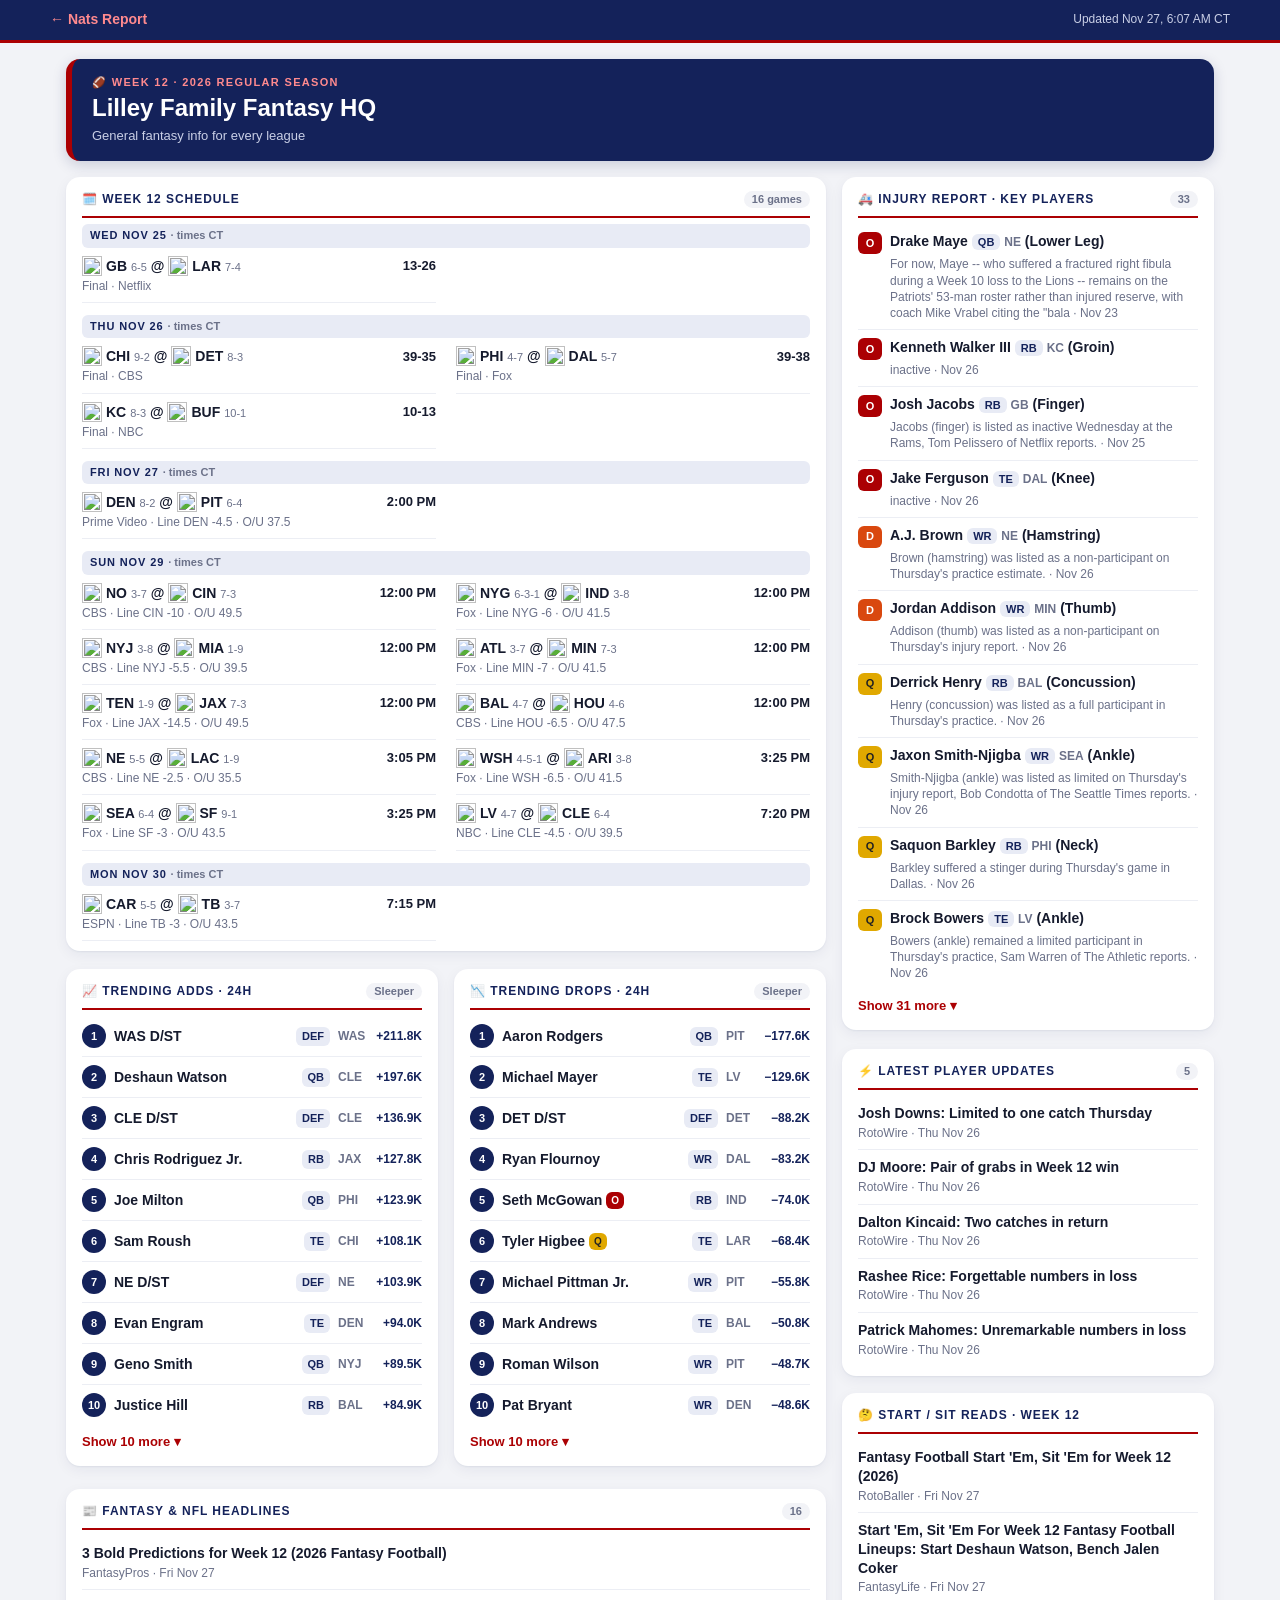
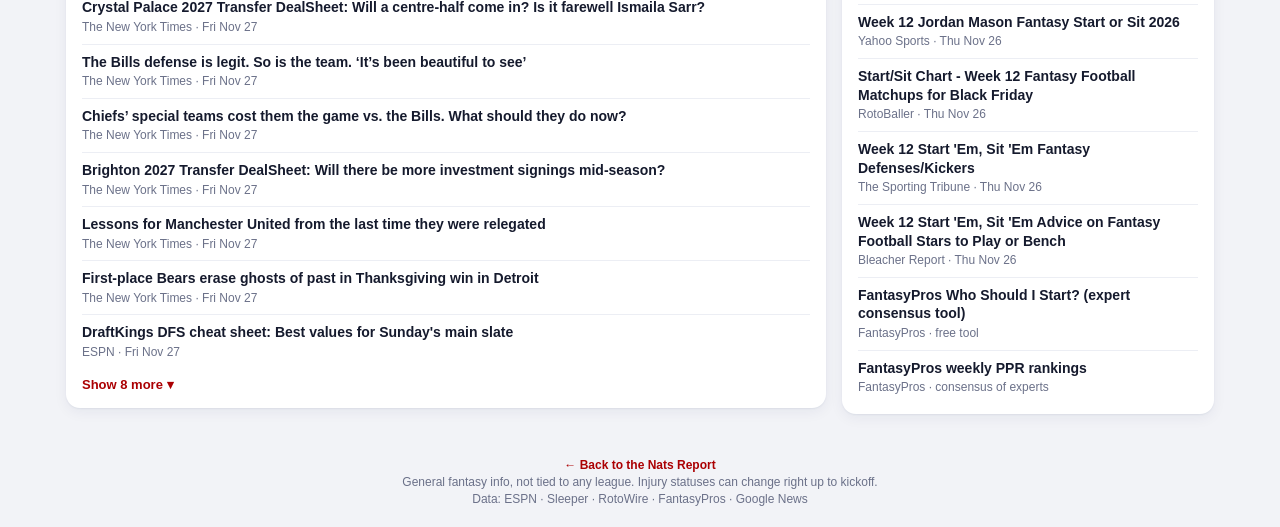
==== commit 8d6e62ae: "Daily refresh 2026-11-27" ====
--- a/fantasy/index.html
+++ b/fantasy/index.html
@@ -29,8 +29,8 @@
 footer{text-align:center;color:var(--mute);font-size:12px;padding:16px 16px calc(env(safe-area-inset-bottom) + 20px)}footer a{color:var(--red);font-weight:700}
 @media(max-width:1000px){.grid{grid-template-columns:repeat(2,minmax(0,1fr))}}
 @media(max-width:700px){body{font-size:16px}.grid{grid-template-columns:1fr;gap:12px}.wide{grid-column:auto}main{padding-top:12px}.banner h1{font-size:21px}header p{font-size:11px}li{font-size:15px}.tile{padding:12px 14px 8px}}
-</style></head><body><header><div class="hd"><a href="../">← Nats Report</a><p>Updated Nov 26, 2:08 PM CT</p></div></header>
-<main><div class="banner"><small>🏈 Week 12 · 2026 Regular Season</small><h1>Lilley Family Fantasy HQ</h1><span class="bmeta">General fantasy info for every league</span></div><div class="grid"><section class="tile wide sched"><h3><span>🗓️ Week 12 Schedule</span><em>16 games</em></h3><div class="lvl">Wed Nov 25 <span>· times CT</span></div><ul><li><a class="game" href="https://www.espn.com/nfl/game/_/gameId/401873079/packers-rams"><span class="opp"><img class="lg" src="https://a.espncdn.com/i/teamlogos/nfl/500/scoreboard/gb.png" alt="">GB <small>6-5</small> @ <img class="lg" src="https://a.espncdn.com/i/teamlogos/nfl/500/scoreboard/lar.png" alt="">LAR <small>7-4</small></span><span class="sc">13-26</span></a><span class="meta">Final · Netflix</span></li></ul><div class="lvl">Thu Nov 26 <span>· times CT</span></div><ul><li><a class="game" href=""><span class="opp"><img class="lg" src="https://a.espncdn.com/i/teamlogos/nfl/500/scoreboard/chi.png" alt="">CHI <small>8-2</small> @ <img class="lg" src="https://a.espncdn.com/i/teamlogos/nfl/500/scoreboard/det.png" alt="">DET <small>8-2</small></span><span class="sc live">16-19</span></a><span class="meta">10:40 - 3rd · CBS</span></li><li><a class="game" href="https://www.espn.com/nfl/game/_/gameId/401873080/eagles-cowboys"><span class="opp"><img class="lg" src="https://a.espncdn.com/i/teamlogos/nfl/500/scoreboard/phi.png" alt="">PHI <small>3-7</small> @ <img class="lg" src="https://a.espncdn.com/i/teamlogos/nfl/500/scoreboard/dal.png" alt="">DAL <small>5-6</small></span><span class="sc">3:30 PM</span></a><span class="meta">Fox · Line DAL -8.5 · O/U 49.5</span></li><li><a class="game" href="https://www.espn.com/nfl/game/_/gameId/401873082/chiefs-bills"><span class="opp"><img class="lg" src="https://a.espncdn.com/i/teamlogos/nfl/500/scoreboard/kc.png" alt="">KC <small>8-2</small> @ <img class="lg" src="https://a.espncdn.com/i/teamlogos/nfl/500/scoreboard/buf.png" alt="">BUF <small>9-1</small></span><span class="sc">7:20 PM</span></a><span class="meta">NBC · Line BUF -3 · O/U 45.5</span></li></ul><div class="lvl">Fri Nov 27 <span>· times CT</span></div><ul><li><a class="game" href="https://www.espn.com/nfl/game/_/gameId/401873083/broncos-steelers"><span class="opp"><img class="lg" src="https://a.espncdn.com/i/teamlogos/nfl/500/scoreboard/den.png" alt="">DEN <small>8-2</small> @ <img class="lg" src="https://a.espncdn.com/i/teamlogos/nfl/500/scoreboard/pit.png" alt="">PIT <small>6-4</small></span><span class="sc">2:00 PM</span></a><span class="meta">Prime Video · Line DEN -4.5 · O/U 36.5</span></li></ul><div class="lvl">Sun Nov 29 <span>· times CT</span></div><ul><li><a class="game" href="https://www.espn.com/nfl/game/_/gameId/401873087/saints-bengals"><span class="opp"><img class="lg" src="https://a.espncdn.com/i/teamlogos/nfl/500/scoreboard/no.png" alt="">NO <small>3-7</small> @ <img class="lg" src="https://a.espncdn.com/i/teamlogos/nfl/500/scoreboard/cin.png" alt="">CIN <small>7-3</small></span><span class="sc">12:00 PM</span></a><span class="meta">CBS · Line CIN -10 · O/U 49.5</span></li><li><a class="game" href="https://www.espn.com/nfl/game/_/gameId/401873088/giants-colts"><span class="opp"><img class="lg" src="https://a.espncdn.com/i/teamlogos/nfl/500/scoreboard/nyg.png" alt="">NYG <small>6-3-1</small> @ <img class="lg" src="https://a.espncdn.com/i/teamlogos/nfl/500/scoreboard/ind.png" alt="">IND <small>3-8</small></span><span class="sc">12:00 PM</span></a><span class="meta">Fox · Line NYG -6 · O/U 41.5</span></li><li><a class="game" href="https://www.espn.com/nfl/game/_/gameId/401873089/jets-dolphins"><span class="opp"><img class="lg" src="https://a.espncdn.com/i/teamlogos/nfl/500/scoreboard/nyj.png" alt="">NYJ <small>3-8</small> @ <img class="lg" src="https://a.espncdn.com/i/teamlogos/nfl/500/scoreboard/mia.png" alt="">MIA <small>1-9</small></span><span class="sc">12:00 PM</span></a><span class="meta">CBS · Line NYJ -4.5 · O/U 39.5</span></li><li><a class="game" href="https://www.espn.com/nfl/game/_/gameId/401873084/falcons-vikings"><span class="opp"><img class="lg" src="https://a.espncdn.com/i/teamlogos/nfl/500/scoreboard/atl.png" alt="">ATL <small>3-7</small> @ <img class="lg" src="https://a.espncdn.com/i/teamlogos/nfl/500/scoreboard/min.png" alt="">MIN <small>7-3</small></span><span class="sc">12:00 PM</span></a><span class="meta">Fox · Line MIN -7 · O/U 41.5</span></li><li><a class="game" href="https://www.espn.com/nfl/game/_/gameId/401873090/titans-jaguars"><span class="opp"><img class="lg" src="https://a.espncdn.com/i/teamlogos/nfl/500/scoreboard/ten.png" alt="">TEN <small>1-9</small> @ <img class="lg" src="https://a.espncdn.com/i/teamlogos/nfl/500/scoreboard/jax.png" alt="">JAX <small>7-3</small></span><span class="sc">12:00 PM</span></a><span class="meta">Fox · Line JAX -14.5 · O/U 49.5</span></li><li><a class="game" href="https://www.espn.com/nfl/game/_/gameId/401873085/ravens-texans"><span class="opp"><img class="lg" src="https://a.espncdn.com/i/teamlogos/nfl/500/scoreboard/bal.png" alt="">BAL <small>4-7</small> @ <img class="lg" src="https://a.espncdn.com/i/teamlogos/nfl/500/scoreboard/hou.png" alt="">HOU <small>4-6</small></span><span class="sc">12:00 PM</span></a><span class="meta">CBS · Line HOU -6.5 · O/U 47.5</span></li><li><a class="game" href="https://www.espn.com/nfl/game/_/gameId/401873093/patriots-chargers"><span class="opp"><img class="lg" src="https://a.espncdn.com/i/teamlogos/nfl/500/scoreboard/ne.png" alt="">NE <small>5-5</small> @ <img class="lg" src="https://a.espncdn.com/i/teamlogos/nfl/500/scoreboard/lac.png" alt="">LAC <small>1-9</small></span><span class="sc">3:05 PM</span></a><span class="meta">CBS · Line NE -2.5 · O/U 35.5</span></li><li><a class="game" href="https://www.espn.com/nfl/game/_/gameId/401873092/commanders-cardinals"><span class="opp"><img class="lg" src="https://a.espncdn.com/i/teamlogos/nfl/500/scoreboard/wsh.png" alt="">WSH <small>4-5-1</small> @ <img class="lg" src="https://a.espncdn.com/i/teamlogos/nfl/500/scoreboard/ari.png" alt="">ARI <small>3-8</small></span><span class="sc">3:25 PM</span></a><span class="meta">Fox · Line WSH -6.5 · O/U 41.5</span></li><li><a class="game" href="https://www.espn.com/nfl/game/_/gameId/401873091/seahawks-49ers"><span class="opp"><img class="lg" src="https://a.espncdn.com/i/teamlogos/nfl/500/scoreboard/sea.png" alt="">SEA <small>6-4</small> @ <img class="lg" src="https://a.espncdn.com/i/teamlogos/nfl/500/scoreboard/sf.png" alt="">SF <small>9-1</small></span><span class="sc">3:25 PM</span></a><span class="meta">Fox · Line SF -3 · O/U 43.5</span></li><li><a class="game" href="https://www.espn.com/nfl/game/_/gameId/401873086/raiders-browns"><span class="opp"><img class="lg" src="https://a.espncdn.com/i/teamlogos/nfl/500/scoreboard/lv.png" alt="">LV <small>4-7</small> @ <img class="lg" src="https://a.espncdn.com/i/teamlogos/nfl/500/scoreboard/cle.png" alt="">CLE <small>6-4</small></span><span class="sc">7:20 PM</span></a><span class="meta">NBC · Line CLE -4.5 · O/U 40.5</span></li></ul><div class="lvl">Mon Nov 30 <span>· times CT</span></div><ul><li><a class="game" href="https://www.espn.com/nfl/game/_/gameId/401873094/panthers-buccaneers"><span class="opp"><img class="lg" src="https://a.espncdn.com/i/teamlogos/nfl/500/scoreboard/car.png" alt="">CAR <small>5-5</small> @ <img class="lg" src="https://a.espncdn.com/i/teamlogos/nfl/500/scoreboard/tb.png" alt="">TB <small>3-7</small></span><span class="sc">7:15 PM</span></a><span class="meta">ESPN · Line TB -3 · O/U 43.5</span></li></ul></section><section class="tile inj"><h3><span>🚑 Injury Report · Key Players</span><em>32</em></h3><ul><li><div class="ij"><span class="tag o">O</span><span class="nm"><a href="https://www.espn.com/nfl/player/_/id/4431452/drake-maye">Drake Maye</a><span class="pos">QB</span> <span class="tm2">NE</span> (Lower Leg)</span></div><span class="meta">For now, Maye -- who suffered a fractured right fibula during a Week 10 loss to the Lions -- remains on the Patriots&#x27; 53-man roster rather than injured reserve, with coach Mike Vrabel citing the &quot;bala · Nov 23</span></li><li><div class="ij"><span class="tag o">O</span><span class="nm"><a href="https://www.espn.com/nfl/player/_/id/4567048/kenneth-walker-iii">Kenneth Walker III</a><span class="pos">RB</span> <span class="tm2">KC</span> (Groin)</span></div><span class="meta">The Chiefs ruled out Walker (groin) for Thursday&#x27;s game against the Bills. · Nov 25</span></li><li><div class="ij"><span class="tag o">O</span><span class="nm"><a href="https://www.espn.com/nfl/player/_/id/4047365/josh-jacobs">Josh Jacobs</a><span class="pos">RB</span> <span class="tm2">GB</span> (Finger)</span></div><span class="meta">Jacobs (finger) is listed as inactive Wednesday at the Rams, Tom Pelissero of Netflix reports. · Nov 25</span></li><li><div class="ij"><span class="tag o">O</span><span class="nm"><a href="https://www.espn.com/nfl/player/_/id/4723086/colston-loveland">Colston Loveland</a><span class="pos">TE</span> <span class="tm2">CHI</span> (Knee)</span></div><span class="meta">Loveland (knee) has been ruled out from returning to Thursday&#x27;s game in Detroit. · Nov 26</span></li><li><div class="ij"><span class="tag o">O</span><span class="nm"><a href="https://www.espn.com/nfl/player/_/id/4242355/jake-ferguson">Jake Ferguson</a><span class="pos">TE</span> <span class="tm2">DAL</span> (Knee)</span></div><span class="meta">The Cowboys ruled Ferguson (knee/ankle) out for Thursday&#x27;s game against the Eagles, Patrik Walker of the team&#x27;s official site reports. · Nov 25</span></li><li><div class="ij"><span class="tag d">D</span><span class="nm"><a href="https://www.espn.com/nfl/player/_/id/4047646/aj-brown">A.J. Brown</a><span class="pos">WR</span> <span class="tm2">NE</span> (Hamstring)</span></div><span class="meta">Brown (hamstring) didn&#x27;t take part in practice Wednesday, Evan Lazar of the Patriots&#x27; official site reports. · Nov 25</span></li><li><div class="ij"><span class="tag d">D</span><span class="nm"><a href="https://www.espn.com/nfl/player/_/id/4429205/jordan-addison">Jordan Addison</a><span class="pos">WR</span> <span class="tm2">MIN</span> (Thumb)</span></div><span class="meta">Addison (thumb) was listed as a non-participant on Thursday&#x27;s injury report. · Nov 26</span></li><li><div class="ij"><span class="tag q">Q</span><span class="nm"><a href="https://www.espn.com/nfl/player/_/id/3043078/derrick-henry">Derrick Henry</a><span class="pos">RB</span> <span class="tm2">BAL</span> (Concussion)</span></div><span class="meta">Ravens head coach Jesse Minter said that Henry was a limited participant in Wednesday&#x27;s practice after being placed back in concussion protocol, but the running back is expected to be available for Su · Nov 25</span></li><li><div class="ij"><span class="tag q">Q</span><span class="nm"><a href="https://www.espn.com/nfl/player/_/id/4430878/jaxon-smith-njigba">Jaxon Smith-Njigba</a><span class="pos">WR</span> <span class="tm2">SEA</span> (Ankle)</span></div><span class="meta">Smith-Njigba was limited at Wednesday&#x27;s practice due to an ankle injury, John Boyle of the Seahawks&#x27; official site reports. · Nov 25</span></li><li><div class="ij"><span class="tag q">Q</span><span class="nm"><a href="https://www.espn.com/nfl/player/_/id/4432665/brock-bowers">Brock Bowers</a><span class="pos">TE</span> <span class="tm2">LV</span> (Ankle)</span></div><span class="meta">Bowers (ankle) was on the field for Thursday&#x27;s practice, Ryan McFadden of ESPN.com reports. · Nov 26</span></li></ul><details><summary>Show 29 more</summary><ul><li><div class="ij"><span class="tag q">Q</span><span class="nm"><a href="https://www.espn.com/nfl/player/_/id/4038941/justin-herbert">Justin Herbert</a><span class="pos">QB</span> <span class="tm2">LAC</span> (Concussion)</span></div><span class="meta">Herbert (concussion) didn&#x27;t participate during the portion of Thursday&#x27;s practice open to the media, Noah Furtado of The Athletic reports. · Nov 26</span></li><li><div class="ij"><span class="tag q">Q</span><span class="nm"><a href="https://www.espn.com/nfl/player/_/id/4685472/tetairoa-mcmillan">Tetairoa McMillan</a><span class="pos">WR</span> <span class="tm2">CAR</span> (Foot)</span></div><span class="meta">Head coach Dave Canales said Wednesday that the Panthers are &quot;optimistic&quot; that McMillan (foot) will play Monday in Tampa Bay, Mike Kaye of ESPN.com reports. · Nov 25</span></li><li><div class="ij"><span class="tag q">Q</span><span class="nm"><a href="https://www.espn.com/nfl/player/_/id/4429615/zay-flowers">Zay Flowers</a><span class="pos">WR</span> <span class="tm2">BAL</span> (Ankle)</span></div><span class="meta">Flowers (ankle) was listed as a limited participant in Wednesday&#x27;s practice. · Nov 25</span></li><li><div class="ij"><span class="tag q">Q</span><span class="nm"><a href="https://www.espn.com/nfl/player/_/id/4882093/bhayshul-tuten">Bhayshul Tuten</a><span class="pos">RB</span> <span class="tm2">JAX</span> (Ankle)</span></div><span class="meta">Tuten (ankle/foot) didn&#x27;t practice Wednesday, Adam Schefter of ESPN reports. · Nov 25</span></li><li><div class="ij"><span class="tag q">Q</span><span class="nm"><a href="https://www.espn.com/nfl/player/_/id/4361741/brock-purdy">Brock Purdy</a><span class="pos">QB</span> <span class="tm2">SF</span> (Ankle)</span></div><span class="meta">Purdy didn&#x27;t practice Wednesday due to an ankle injury, Vic Tafur of The Athletic reports. · Nov 25</span></li><li><div class="ij"><span class="tag q">Q</span><span class="nm"><a href="https://www.espn.com/nfl/player/_/id/16737/mike-evans">Mike Evans</a><span class="pos">WR</span> <span class="tm2">SF</span> (Achilles)</span></div><span class="meta">Evans (Achilles) won&#x27;t practice Wednesday, Harrison Rich of the San Francisco Chronicle reports. · Nov 25</span></li><li><div class="ij"><span class="tag q">Q</span><span class="nm"><a href="https://www.espn.com/nfl/player/_/id/5083076/harold-fannin-jr">Harold Fannin Jr.</a><span class="pos">TE</span> <span class="tm2">CLE</span> (Groin)</span></div><span class="meta">Fannin (groin) was listed as a limited participant in Wednesday&#x27;s practice, Ryan McFadden of ESPN reports. · Nov 25</span></li><li><div class="ij"><span class="tag q">Q</span><span class="nm"><a href="https://www.espn.com/nfl/player/_/id/4248528/christian-watson">Christian Watson</a><span class="pos">WR</span> <span class="tm2">GB</span> (Concussion)</span></div><span class="meta">Watson (concussion) has been ruled out for the rest of Wednesday&#x27;s game against the Rams. · Nov 25</span></li><li><div class="ij"><span class="tag q">Q</span><span class="nm"><a href="https://www.espn.com/nfl/player/_/id/4432708/marvin-harrison-jr">Marvin Harrison Jr.</a><span class="pos">WR</span> <span class="tm2">HOU</span> (Hamstring)</span></div><span class="meta">Harrison (hamstring) was listed as a limited participant in Wednesday&#x27;s practice. · Nov 25</span></li><li><div class="ij"><span class="tag q">Q</span><span class="nm"><a href="https://www.espn.com/nfl/player/_/id/3916433/jakobi-meyers">Jakobi Meyers</a><span class="pos">WR</span> <span class="tm2">JAX</span> (Ankle)</span></div><span class="meta">Meyers was a limited participant in Wednesday&#x27;s practice due to an ankle injury. · Nov 25</span></li><li><div class="ij"><span class="tag q">Q</span><span class="nm"><a href="https://www.espn.com/nfl/player/_/id/4385690/dalton-kincaid">Dalton Kincaid</a><span class="pos">TE</span> <span class="tm2">BUF</span> (Thumb)</span></div><span class="meta">Kincaid (thumb/ankle) is listed as questionable for Thursday night&#x27;s contest against the Chiefs. · Nov 25</span></li><li><div class="ij"><span class="tag q">Q</span><span class="nm"><a href="https://www.espn.com/nfl/player/_/id/3917315/kyler-murray">Kyler Murray</a><span class="pos">QB</span> <span class="tm2">MIN</span> (Hamstring)</span></div><span class="meta">Murray (hamstring) was listed as limited on Thursday&#x27;s injury report. · Nov 26</span></li><li><div class="ij"><span class="tag q">Q</span><span class="nm"><a href="https://www.espn.com/nfl/player/_/id/3929645/juwan-johnson">Juwan Johnson</a><span class="pos">TE</span> <span class="tm2">NO</span> (Hamstring)</span></div><span class="meta">Johnson (hamstring) did not practice Wednesday due to a hamstring/wrist issue, Katherine Terrell of ESPN reports. · Nov 25</span></li><li><div class="ij"><span class="tag q">Q</span><span class="nm"><a href="https://www.espn.com/nfl/player/_/id/2976212/stefon-diggs">Stefon Diggs</a><span class="pos">WR</span> <span class="tm2">WSH</span> (Personal)</span></div><span class="meta">Diggs was absent from Wednesday&#x27;s practice and was excused, Ben Standig of The Team 980 reports. · Nov 25</span></li><li><div class="ij"><span class="tag q">Q</span><span class="nm"><a href="https://www.espn.com/nfl/player/_/id/4429059/woody-marks">Woody Marks</a><span class="pos">RB</span> <span class="tm2">HOU</span> (Concussion)</span></div><span class="meta">Marks (concussion) was listed as a full participant in Wednesday&#x27;s practice. · Nov 25</span></li><li><div class="ij"><span class="tag q">Q</span><span class="nm"><a href="https://www.espn.com/nfl/player/_/id/4361050/isaiah-likely">Isaiah Likely</a><span class="pos">TE</span> <span class="tm2">NYG</span> (Groin)</span></div><span class="meta">Likely (groin) was limited in practice Wednesday, Dan Salomone of the Giants&#x27; official site reports. · Nov 25</span></li><li><div class="ij"><span class="tag q">Q</span><span class="nm"><a href="https://www.espn.com/nfl/player/_/id/3123076/david-njoku">David Njoku</a><span class="pos">TE</span> <span class="tm2">LAC</span> (Shoulder)</span></div><span class="meta">Njoku (shoulder) did not practice Wednesday. · Nov 25</span></li><li><div class="ij"><span class="tag q">Q</span><span class="nm"><a href="https://www.espn.com/nfl/player/_/id/4596334/keaton-mitchell">Keaton Mitchell</a><span class="pos">RB</span> <span class="tm2">LAC</span> (Knee)</span></div><span class="meta">Mitchell (knee) did not practice Wednesday. · Nov 25</span></li><li><div class="ij"><span class="tag q">Q</span><span class="nm"><a href="https://www.espn.com/nfl/player/_/id/4723820/omar-cooper-jr">Omar Cooper Jr.</a><span class="pos">WR</span> <span class="tm2">NYJ</span> (Ankle)</span></div><span class="meta">Jets head coach Aaron Glenn said that Cooper (ankle/hip) won&#x27;t practice Wednesday and is considered day-to-day. · Nov 25</span></li><li><div class="ij"><span class="tag q">Q</span><span class="nm"><a href="https://www.espn.com/nfl/player/_/id/4832800/denzel-boston">Denzel Boston</a><span class="pos">WR</span> <span class="tm2">CLE</span> (Quadriceps)</span></div><span class="meta">Boston wasn&#x27;t spotted at Wednesday&#x27;s practice, Daniel Oyefusi of ESPN reports. · Nov 25</span></li><li><div class="ij"><span class="tag q">Q</span><span class="nm"><a href="https://www.espn.com/nfl/player/_/id/4429022/kayshon-boutte">Kayshon Boutte</a><span class="pos">WR</span> <span class="tm2">HOU</span> (Hip)</span></div><span class="meta">Boutte (hip) didn&#x27;t participate in Wednesday&#x27;s practice. · Nov 25</span></li><li><div class="ij"><span class="tag q">Q</span><span class="nm"><a href="https://www.espn.com/nfl/player/_/id/4870612/zachariah-branch">Zachariah Branch</a><span class="pos">WR</span> <span class="tm2">ATL</span> (Hamstring)</span></div><span class="meta">Branch (hamstring) didn&#x27;t participate in Wednesday&#x27;s practice, Will McFadden of the Falcons&#x27; official site reports. · Nov 25</span></li><li><div class="ij"><span class="tag ir">IR</span><span class="nm"><a href="https://www.espn.com/nfl/player/_/id/4870808/jeremiyah-love">Jeremiyah Love</a><span class="pos">RB</span> <span class="tm2">ARI</span> (Ankle)</span></div><span class="meta">Head coach Mike LaFleur said Wednesday that the Cardinals will evaluate Love (ankle) again Monday to hone in on a return date for the running back, Bo Brack of GoPHNX.com reports. · Nov 25</span></li><li><div class="ij"><span class="tag ir">IR</span><span class="nm"><a href="https://www.espn.com/nfl/player/_/id/4678008/jonathon-brooks">Jonathon Brooks</a><span class="pos">RB</span> <span class="tm2">CAR</span> (Groin)</span></div><span class="meta">Head coach Dave Canales suggested Wednesday that a decision on Brooks (core) being activated from injured reserve before his 21-day window expires next week will hinge on the Panthers having a role av · Nov 25</span></li><li><div class="ij"><span class="tag ir">IR</span><span class="nm"><a href="https://www.espn.com/nfl/player/_/id/4360078/alec-pierce">Alec Pierce</a><span class="pos">WR</span> <span class="tm2">IND</span> (Heel)</span></div><span class="meta">When addressing the press Wednesday, Pierce (heel) noted that the offseason procedure he underwent this past March was done because he was dealing with heel pain that impacted his Achilles, Kevin Bowe · Nov 25</span></li><li><div class="ij"><span class="tag ir">IR</span><span class="nm"><a href="https://www.espn.com/nfl/player/_/id/4710714/dezhaun-stribling">De&#x27;Zhaun Stribling</a><span class="pos">WR</span> <span class="tm2">SF</span> (Ankle)</span></div><span class="meta">San Francisco head coach Kyle Shanahan said Wednesday that Stribling (ankle) is likely at least &quot;a couple weeks away&quot; from returning to practice, Harrison Rich of the San Francisco Chronicle reports.  · Nov 25</span></li><li><div class="ij"><span class="tag ir">IR</span><span class="nm"><a href="https://www.espn.com/nfl/player/_/id/4361432/romeo-doubs">Romeo Doubs</a><span class="pos">WR</span> <span class="tm2">NE</span> (Shoulder)</span></div><span class="meta">Doubs (shoulder) was limited in Wednesday&#x27;s practice. · Nov 25</span></li><li><div class="ij"><span class="tag ir">IR</span><span class="nm"><a href="https://www.espn.com/nfl/player/_/id/4242512/malik-willis">Malik Willis</a><span class="pos">QB</span> <span class="tm2">MIA</span> (Abdomen)</span></div><span class="meta">Head coach Jeff Hafley said Monday that, at this time, surgery to address Willis&#x27; groin/core injury is not foreseen, Joe Schad of The Palm Beach Post reports. · Nov 23</span></li><li><div class="ij"><span class="tag ir">IR</span><span class="nm"><a href="https://www.espn.com/nfl/player/_/id/4430834/jalen-mcmillan">Jalen McMillan</a><span class="pos">WR</span> <span class="tm2">TB</span> (Knee - PCL)</span></div><span class="meta">The Buccaneers designated McMillan (knee) for return from injured reserve Wednesday, Scott Smith of the team&#x27;s official site reports. · Nov 25</span></li></ul></details></section><section class="tile "><h3><span>📈 Trending Adds · 24h</span><em>Sleeper</em></h3><ul><li><div class="pros"><span class="rk">1</span><span class="nm">WAS D/ST</span><span class="pos">DEF</span><span class="tm2">WAS</span><b class="cnt">+529.9K</b></div></li><li><div class="pros"><span class="rk">2</span><span class="nm">Deshaun Watson</span><span class="pos">QB</span><span class="tm2">CLE</span><b class="cnt">+342.5K</b></div></li><li><div class="pros"><span class="rk">3</span><span class="nm">CLE D/ST</span><span class="pos">DEF</span><span class="tm2">CLE</span><b class="cnt">+276.5K</b></div></li><li><div class="pros"><span class="rk">4</span><span class="nm">Chris Rodriguez Jr.</span><span class="pos">RB</span><span class="tm2">JAX</span><b class="cnt">+276.3K</b></div></li><li><div class="pros"><span class="rk">5</span><span class="nm">Konata Mumpfield</span><span class="pos">WR</span><span class="tm2">LAR</span><b class="cnt">+233.3K</b></div></li><li><div class="pros"><span class="rk">6</span><span class="nm">Justice Hill</span><span class="pos">RB</span><span class="tm2">BAL</span><b class="cnt">+227.2K</b></div></li><li><div class="pros"><span class="rk">7</span><span class="nm">NE D/ST</span><span class="pos">DEF</span><span class="tm2">NE</span><b class="cnt">+173.6K</b></div></li><li><div class="pros"><span class="rk">8</span><span class="nm">NYG D/ST</span><span class="pos">DEF</span><span class="tm2">NYG</span><b class="cnt">+160.3K</b></div></li><li><div class="pros"><span class="rk">9</span><span class="nm">Geno Smith</span><span class="pos">QB</span><span class="tm2">NYJ</span><b class="cnt">+155.8K</b></div></li><li><div class="pros"><span class="rk">10</span><span class="nm">Samaje Perine</span><span class="pos">RB</span><span class="tm2">CIN</span><b class="cnt">+150.7K</b></div></li></ul><details><summary>Show 10 more</summary><ul><li><div class="pros"><span class="rk">11</span><span class="nm">Chimere Dike</span><span class="pos">WR</span><span class="tm2">TEN</span><b class="cnt">+135.7K</b></div></li><li><div class="pros"><span class="rk">12</span><span class="nm">Fernando Mendoza</span><span class="pos">QB</span><span class="tm2">LV</span><b class="cnt">+117.6K</b></div></li><li><div class="pros"><span class="rk">13</span><span class="nm">Ted Hurst III</span><span class="pos">WR</span><span class="tm2">TB</span><b class="cnt">+95.0K</b></div></li><li><div class="pros"><span class="rk">14</span><span class="nm">Evan Engram</span><span class="pos">TE</span><span class="tm2">DEN</span><b class="cnt">+85.2K</b></div></li><li><div class="pros"><span class="rk">15</span><span class="nm">Jacory Croskey-Merritt</span><span class="pos">RB</span><span class="tm2">WAS</span><b class="cnt">+84.3K</b></div></li><li><div class="pros"><span class="rk">16</span><span class="nm">Dylan Sampson</span><span class="pos">RB</span><span class="tm2">CLE</span><b class="cnt">+78.9K</b></div></li><li><div class="pros"><span class="rk">17</span><span class="nm">Mason Rudolph</span><span class="pos">QB</span><span class="tm2">PIT</span><b class="cnt">+78.1K</b></div></li><li><div class="pros"><span class="rk">18</span><span class="nm">TB D/ST</span><span class="pos">DEF</span><span class="tm2">TB</span><b class="cnt">+77.7K</b></div></li><li><div class="pros"><span class="rk">19</span><span class="nm">J.J. McCarthy</span><span class="pos">QB</span><span class="tm2">NYG</span><b class="cnt">+74.6K</b></div></li><li><div class="pros"><span class="rk">20</span><span class="nm">Omar Cooper Jr. <span class="tag q sm">Q</span></span><span class="pos">WR</span><span class="tm2">NYJ</span><b class="cnt">+72.8K</b></div></li></ul></details></section><section class="tile "><h3><span>📉 Trending Drops · 24h</span><em>Sleeper</em></h3><ul><li><div class="pros"><span class="rk">1</span><span class="nm">Aaron Rodgers</span><span class="pos">QB</span><span class="tm2">PIT</span><b class="cnt">−365.8K</b></div></li><li><div class="pros"><span class="rk">2</span><span class="nm">DET D/ST</span><span class="pos">DEF</span><span class="tm2">DET</span><b class="cnt">−340.7K</b></div></li><li><div class="pros"><span class="rk">3</span><span class="nm">Michael Mayer</span><span class="pos">TE</span><span class="tm2">LV</span><b class="cnt">−252.8K</b></div></li><li><div class="pros"><span class="rk">4</span><span class="nm">Seth McGowan <span class="tag o sm">O</span></span><span class="pos">RB</span><span class="tm2">IND</span><b class="cnt">−147.6K</b></div></li><li><div class="pros"><span class="rk">5</span><span class="nm">Mark Andrews</span><span class="pos">TE</span><span class="tm2">BAL</span><b class="cnt">−101.1K</b></div></li><li><div class="pros"><span class="rk">6</span><span class="nm">Ryan Flournoy</span><span class="pos">WR</span><span class="tm2">DAL</span><b class="cnt">−96.7K</b></div></li><li><div class="pros"><span class="rk">7</span><span class="nm">Tyler Higbee <span class="tag q sm">Q</span></span><span class="pos">TE</span><span class="tm2">LAR</span><b class="cnt">−94.3K</b></div></li><li><div class="pros"><span class="rk">8</span><span class="nm">Roman Wilson</span><span class="pos">WR</span><span class="tm2">PIT</span><b class="cnt">−89.7K</b></div></li><li><div class="pros"><span class="rk">9</span><span class="nm">Pat Bryant</span><span class="pos">WR</span><span class="tm2">DEN</span><b class="cnt">−88.6K</b></div></li><li><div class="pros"><span class="rk">10</span><span class="nm">Elic Ayomanor</span><span class="pos">WR</span><span class="tm2">TEN</span><b class="cnt">−87.9K</b></div></li></ul><details><summary>Show 10 more</summary><ul><li><div class="pros"><span class="rk">11</span><span class="nm">Devin Singletary</span><span class="pos">RB</span><span class="tm2">NYG</span><b class="cnt">−83.8K</b></div></li><li><div class="pros"><span class="rk">12</span><span class="nm">Tank Dell</span><span class="pos">WR</span><span class="tm2">HOU</span><b class="cnt">−80.3K</b></div></li><li><div class="pros"><span class="rk">13</span><span class="nm">Puka Nacua</span><span class="pos">WR</span><span class="tm2">LAR</span><b class="cnt">−77.6K</b></div></li><li><div class="pros"><span class="rk">14</span><span class="nm">Adonai Mitchell</span><span class="pos">WR</span><span class="tm2">NYJ</span><b class="cnt">−71.3K</b></div></li><li><div class="pros"><span class="rk">15</span><span class="nm">Xavier Hutchinson</span><span class="pos">WR</span><span class="tm2">HOU</span><b class="cnt">−69.7K</b></div></li><li><div class="pros"><span class="rk">16</span><span class="nm">Courtland Sutton</span><span class="pos">WR</span><span class="tm2">DEN</span><b class="cnt">−68.1K</b></div></li><li><div class="pros"><span class="rk">17</span><span class="nm">Keon Coleman</span><span class="pos">WR</span><span class="tm2">BUF</span><b class="cnt">−64.8K</b></div></li><li><div class="pros"><span class="rk">18</span><span class="nm">Bo Nix</span><span class="pos">QB</span><span class="tm2">DEN</span><b class="cnt">−64.4K</b></div></li><li><div class="pros"><span class="rk">19</span><span class="nm">Rachaad White</span><span class="pos">RB</span><span class="tm2">WAS</span><b class="cnt">−63.6K</b></div></li><li><div class="pros"><span class="rk">20</span><span class="nm">PIT D/ST</span><span class="pos">DEF</span><span class="tm2">PIT</span><b class="cnt">−63.1K</b></div></li></ul></details></section><section class="tile wide news"><h3><span>📰 Fantasy &amp; NFL Headlines</span><em>4</em></h3><ul><li><a href="https://www.fantasypros.com/2026/11/fantasy-football-week-12-start-sit-advice-sleepers-busts-2026/">Fantasy Football Week 12 Start/Sit Advice: Sleepers &amp; Busts (2026)</a><span class="meta">FantasyPros · Thu Nov 26</span></li><li><a href="https://www.fantasypros.com/2026/11/the-primer-week-12-edition-2026-fantasy-football/">The Primer: Week 12 Edition (2026 Fantasy Football)</a><span class="meta">FantasyPros · Thu Nov 26</span></li><li><a href="https://www.fantasypros.com/2026/11/10-fantasy-football-stats-you-need-to-know-week-12-2026/">10 Fantasy Football Stats You Need to Know (Week 12)</a><span class="meta">FantasyPros · Thu Nov 26</span></li><li><a href="https://www.fantasypros.com/2026/11/nfl-dfs-lineup-advice-picks-predictions-week-12-2026/">NFL DFS Lineup Advice: Picks &amp; Predictions (Week 12)</a><span class="meta">FantasyPros · Thu Nov 26</span></li></ul></section><section class="tile "><h3><span>⚡ Latest Player Updates</span><em>5</em></h3><ul><li><a href="https://www.rotowire.com//football/player/michael-pittman-14378">Michael Pittman: Cleared for Friday&#x27;s game</a><span class="meta">RotoWire · Thu Nov 26</span></li><li><a href="https://www.rotowire.com//football/player/jordan-addison-16895">Jordan Addison: Another DNP on Thursday</a><span class="meta">RotoWire · Thu Nov 26</span></li><li><a href="https://www.rotowire.com//football/player/brock-bowers-17693">Brock Bowers: Practicing again Thursday</a><span class="meta">RotoWire · Thu Nov 26</span></li><li><a href="https://www.rotowire.com//football/player/michael-pittman-14378">Michael Pittman: Activated from IR</a><span class="meta">RotoWire · Thu Nov 26</span></li><li><a href="https://www.rotowire.com//football/player/justin-herbert-14446">Justin Herbert: Not seen Thursday</a><span class="meta">RotoWire · Thu Nov 26</span></li></ul></section><section class="tile "><h3><span>🤔 Start / Sit Reads · Week 12</span></h3><ul><li><a href="https://www.fantasypros.com/nfl/start/">FantasyPros Who Should I Start? (expert consensus tool)</a><span class="meta">FantasyPros · free tool</span></li><li><a href="https://www.fantasypros.com/nfl/rankings/ppr-cheatsheets.php">FantasyPros weekly PPR rankings</a><span class="meta">FantasyPros · consensus of experts</span></li></ul></section></div></main>
+</style></head><body><header><div class="hd"><a href="../">← Nats Report</a><p>Updated Nov 27, 6:07 AM CT</p></div></header>
+<main><div class="banner"><small>🏈 Week 12 · 2026 Regular Season</small><h1>Lilley Family Fantasy HQ</h1><span class="bmeta">General fantasy info for every league</span></div><div class="grid"><section class="tile wide sched"><h3><span>🗓️ Week 12 Schedule</span><em>16 games</em></h3><div class="lvl">Wed Nov 25 <span>· times CT</span></div><ul><li><a class="game" href="https://www.espn.com/nfl/game/_/gameId/401873079/packers-rams"><span class="opp"><img class="lg" src="https://a.espncdn.com/i/teamlogos/nfl/500/scoreboard/gb.png" alt="">GB <small>6-5</small> @ <img class="lg" src="https://a.espncdn.com/i/teamlogos/nfl/500/scoreboard/lar.png" alt="">LAR <small>7-4</small></span><span class="sc">13-26</span></a><span class="meta">Final · Netflix</span></li></ul><div class="lvl">Thu Nov 26 <span>· times CT</span></div><ul><li><a class="game" href="https://www.espn.com/nfl/game/_/gameId/401873081/bears-lions"><span class="opp"><img class="lg" src="https://a.espncdn.com/i/teamlogos/nfl/500/scoreboard/chi.png" alt="">CHI <small>9-2</small> @ <img class="lg" src="https://a.espncdn.com/i/teamlogos/nfl/500/scoreboard/det.png" alt="">DET <small>8-3</small></span><span class="sc">39-35</span></a><span class="meta">Final · CBS</span></li><li><a class="game" href="https://www.espn.com/nfl/game/_/gameId/401873080/eagles-cowboys"><span class="opp"><img class="lg" src="https://a.espncdn.com/i/teamlogos/nfl/500/scoreboard/phi.png" alt="">PHI <small>4-7</small> @ <img class="lg" src="https://a.espncdn.com/i/teamlogos/nfl/500/scoreboard/dal.png" alt="">DAL <small>5-7</small></span><span class="sc">39-38</span></a><span class="meta">Final · Fox</span></li><li><a class="game" href="https://www.espn.com/nfl/game/_/gameId/401873082/chiefs-bills"><span class="opp"><img class="lg" src="https://a.espncdn.com/i/teamlogos/nfl/500/scoreboard/kc.png" alt="">KC <small>8-3</small> @ <img class="lg" src="https://a.espncdn.com/i/teamlogos/nfl/500/scoreboard/buf.png" alt="">BUF <small>10-1</small></span><span class="sc">10-13</span></a><span class="meta">Final · NBC</span></li></ul><div class="lvl">Fri Nov 27 <span>· times CT</span></div><ul><li><a class="game" href="https://www.espn.com/nfl/game/_/gameId/401873083/broncos-steelers"><span class="opp"><img class="lg" src="https://a.espncdn.com/i/teamlogos/nfl/500/scoreboard/den.png" alt="">DEN <small>8-2</small> @ <img class="lg" src="https://a.espncdn.com/i/teamlogos/nfl/500/scoreboard/pit.png" alt="">PIT <small>6-4</small></span><span class="sc">2:00 PM</span></a><span class="meta">Prime Video · Line DEN -4.5 · O/U 37.5</span></li></ul><div class="lvl">Sun Nov 29 <span>· times CT</span></div><ul><li><a class="game" href="https://www.espn.com/nfl/game/_/gameId/401873087/saints-bengals"><span class="opp"><img class="lg" src="https://a.espncdn.com/i/teamlogos/nfl/500/scoreboard/no.png" alt="">NO <small>3-7</small> @ <img class="lg" src="https://a.espncdn.com/i/teamlogos/nfl/500/scoreboard/cin.png" alt="">CIN <small>7-3</small></span><span class="sc">12:00 PM</span></a><span class="meta">CBS · Line CIN -10 · O/U 49.5</span></li><li><a class="game" href="https://www.espn.com/nfl/game/_/gameId/401873088/giants-colts"><span class="opp"><img class="lg" src="https://a.espncdn.com/i/teamlogos/nfl/500/scoreboard/nyg.png" alt="">NYG <small>6-3-1</small> @ <img class="lg" src="https://a.espncdn.com/i/teamlogos/nfl/500/scoreboard/ind.png" alt="">IND <small>3-8</small></span><span class="sc">12:00 PM</span></a><span class="meta">Fox · Line NYG -6 · O/U 41.5</span></li><li><a class="game" href="https://www.espn.com/nfl/game/_/gameId/401873089/jets-dolphins"><span class="opp"><img class="lg" src="https://a.espncdn.com/i/teamlogos/nfl/500/scoreboard/nyj.png" alt="">NYJ <small>3-8</small> @ <img class="lg" src="https://a.espncdn.com/i/teamlogos/nfl/500/scoreboard/mia.png" alt="">MIA <small>1-9</small></span><span class="sc">12:00 PM</span></a><span class="meta">CBS · Line NYJ -5.5 · O/U 39.5</span></li><li><a class="game" href="https://www.espn.com/nfl/game/_/gameId/401873084/falcons-vikings"><span class="opp"><img class="lg" src="https://a.espncdn.com/i/teamlogos/nfl/500/scoreboard/atl.png" alt="">ATL <small>3-7</small> @ <img class="lg" src="https://a.espncdn.com/i/teamlogos/nfl/500/scoreboard/min.png" alt="">MIN <small>7-3</small></span><span class="sc">12:00 PM</span></a><span class="meta">Fox · Line MIN -7 · O/U 41.5</span></li><li><a class="game" href="https://www.espn.com/nfl/game/_/gameId/401873090/titans-jaguars"><span class="opp"><img class="lg" src="https://a.espncdn.com/i/teamlogos/nfl/500/scoreboard/ten.png" alt="">TEN <small>1-9</small> @ <img class="lg" src="https://a.espncdn.com/i/teamlogos/nfl/500/scoreboard/jax.png" alt="">JAX <small>7-3</small></span><span class="sc">12:00 PM</span></a><span class="meta">Fox · Line JAX -14.5 · O/U 49.5</span></li><li><a class="game" href="https://www.espn.com/nfl/game/_/gameId/401873085/ravens-texans"><span class="opp"><img class="lg" src="https://a.espncdn.com/i/teamlogos/nfl/500/scoreboard/bal.png" alt="">BAL <small>4-7</small> @ <img class="lg" src="https://a.espncdn.com/i/teamlogos/nfl/500/scoreboard/hou.png" alt="">HOU <small>4-6</small></span><span class="sc">12:00 PM</span></a><span class="meta">CBS · Line HOU -6.5 · O/U 47.5</span></li><li><a class="game" href="https://www.espn.com/nfl/game/_/gameId/401873093/patriots-chargers"><span class="opp"><img class="lg" src="https://a.espncdn.com/i/teamlogos/nfl/500/scoreboard/ne.png" alt="">NE <small>5-5</small> @ <img class="lg" src="https://a.espncdn.com/i/teamlogos/nfl/500/scoreboard/lac.png" alt="">LAC <small>1-9</small></span><span class="sc">3:05 PM</span></a><span class="meta">CBS · Line NE -2.5 · O/U 35.5</span></li><li><a class="game" href="https://www.espn.com/nfl/game/_/gameId/401873092/commanders-cardinals"><span class="opp"><img class="lg" src="https://a.espncdn.com/i/teamlogos/nfl/500/scoreboard/wsh.png" alt="">WSH <small>4-5-1</small> @ <img class="lg" src="https://a.espncdn.com/i/teamlogos/nfl/500/scoreboard/ari.png" alt="">ARI <small>3-8</small></span><span class="sc">3:25 PM</span></a><span class="meta">Fox · Line WSH -6.5 · O/U 41.5</span></li><li><a class="game" href="https://www.espn.com/nfl/game/_/gameId/401873091/seahawks-49ers"><span class="opp"><img class="lg" src="https://a.espncdn.com/i/teamlogos/nfl/500/scoreboard/sea.png" alt="">SEA <small>6-4</small> @ <img class="lg" src="https://a.espncdn.com/i/teamlogos/nfl/500/scoreboard/sf.png" alt="">SF <small>9-1</small></span><span class="sc">3:25 PM</span></a><span class="meta">Fox · Line SF -3 · O/U 43.5</span></li><li><a class="game" href="https://www.espn.com/nfl/game/_/gameId/401873086/raiders-browns"><span class="opp"><img class="lg" src="https://a.espncdn.com/i/teamlogos/nfl/500/scoreboard/lv.png" alt="">LV <small>4-7</small> @ <img class="lg" src="https://a.espncdn.com/i/teamlogos/nfl/500/scoreboard/cle.png" alt="">CLE <small>6-4</small></span><span class="sc">7:20 PM</span></a><span class="meta">NBC · Line CLE -4.5 · O/U 39.5</span></li></ul><div class="lvl">Mon Nov 30 <span>· times CT</span></div><ul><li><a class="game" href="https://www.espn.com/nfl/game/_/gameId/401873094/panthers-buccaneers"><span class="opp"><img class="lg" src="https://a.espncdn.com/i/teamlogos/nfl/500/scoreboard/car.png" alt="">CAR <small>5-5</small> @ <img class="lg" src="https://a.espncdn.com/i/teamlogos/nfl/500/scoreboard/tb.png" alt="">TB <small>3-7</small></span><span class="sc">7:15 PM</span></a><span class="meta">ESPN · Line TB -3 · O/U 43.5</span></li></ul></section><section class="tile inj"><h3><span>🚑 Injury Report · Key Players</span><em>33</em></h3><ul><li><div class="ij"><span class="tag o">O</span><span class="nm"><a href="https://www.espn.com/nfl/player/_/id/4431452/drake-maye">Drake Maye</a><span class="pos">QB</span> <span class="tm2">NE</span> (Lower Leg)</span></div><span class="meta">For now, Maye -- who suffered a fractured right fibula during a Week 10 loss to the Lions -- remains on the Patriots&#x27; 53-man roster rather than injured reserve, with coach Mike Vrabel citing the &quot;bala · Nov 23</span></li><li><div class="ij"><span class="tag o">O</span><span class="nm"><a href="https://www.espn.com/nfl/player/_/id/4567048/kenneth-walker-iii">Kenneth Walker III</a><span class="pos">RB</span> <span class="tm2">KC</span> (Groin)</span></div><span class="meta">inactive · Nov 26</span></li><li><div class="ij"><span class="tag o">O</span><span class="nm"><a href="https://www.espn.com/nfl/player/_/id/4047365/josh-jacobs">Josh Jacobs</a><span class="pos">RB</span> <span class="tm2">GB</span> (Finger)</span></div><span class="meta">Jacobs (finger) is listed as inactive Wednesday at the Rams, Tom Pelissero of Netflix reports. · Nov 25</span></li><li><div class="ij"><span class="tag o">O</span><span class="nm"><a href="https://www.espn.com/nfl/player/_/id/4242355/jake-ferguson">Jake Ferguson</a><span class="pos">TE</span> <span class="tm2">DAL</span> (Knee)</span></div><span class="meta">inactive · Nov 26</span></li><li><div class="ij"><span class="tag d">D</span><span class="nm"><a href="https://www.espn.com/nfl/player/_/id/4047646/aj-brown">A.J. Brown</a><span class="pos">WR</span> <span class="tm2">NE</span> (Hamstring)</span></div><span class="meta">Brown (hamstring) was listed as a non-participant on Thursday&#x27;s practice estimate. · Nov 26</span></li><li><div class="ij"><span class="tag d">D</span><span class="nm"><a href="https://www.espn.com/nfl/player/_/id/4429205/jordan-addison">Jordan Addison</a><span class="pos">WR</span> <span class="tm2">MIN</span> (Thumb)</span></div><span class="meta">Addison (thumb) was listed as a non-participant on Thursday&#x27;s injury report. · Nov 26</span></li><li><div class="ij"><span class="tag q">Q</span><span class="nm"><a href="https://www.espn.com/nfl/player/_/id/3043078/derrick-henry">Derrick Henry</a><span class="pos">RB</span> <span class="tm2">BAL</span> (Concussion)</span></div><span class="meta">Henry (concussion) was listed as a full participant in Thursday&#x27;s practice. · Nov 26</span></li><li><div class="ij"><span class="tag q">Q</span><span class="nm"><a href="https://www.espn.com/nfl/player/_/id/4430878/jaxon-smith-njigba">Jaxon Smith-Njigba</a><span class="pos">WR</span> <span class="tm2">SEA</span> (Ankle)</span></div><span class="meta">Smith-Njigba (ankle) was listed as limited on Thursday&#x27;s injury report, Bob Condotta of The Seattle Times reports. · Nov 26</span></li><li><div class="ij"><span class="tag q">Q</span><span class="nm"><a href="https://www.espn.com/nfl/player/_/id/3929630/saquon-barkley">Saquon Barkley</a><span class="pos">RB</span> <span class="tm2">PHI</span> (Neck)</span></div><span class="meta">Barkley suffered a stinger during Thursday&#x27;s game in Dallas. · Nov 26</span></li><li><div class="ij"><span class="tag q">Q</span><span class="nm"><a href="https://www.espn.com/nfl/player/_/id/4432665/brock-bowers">Brock Bowers</a><span class="pos">TE</span> <span class="tm2">LV</span> (Ankle)</span></div><span class="meta">Bowers (ankle) remained a limited participant in Thursday&#x27;s practice, Sam Warren of The Athletic reports. · Nov 26</span></li></ul><details><summary>Show 31 more</summary><ul><li><div class="ij"><span class="tag q">Q</span><span class="nm"><a href="https://www.espn.com/nfl/player/_/id/4431611/caleb-williams">Caleb Williams</a><span class="pos">QB</span> <span class="tm2">CHI</span> (Abdomen)</span></div><span class="meta">Williams said after Thursday&#x27;s 39-35 win in Detroit that he&#x27;s &quot;fine&quot; and likely just has &quot;a bruise on his abdomen,&quot; Jason Lieser of the Chicago Sun-Times reports. · Nov 26</span></li><li><div class="ij"><span class="tag q">Q</span><span class="nm"><a href="https://www.espn.com/nfl/player/_/id/4241478/devonta-smith">DeVonta Smith</a><span class="pos">WR</span> <span class="tm2">PHI</span> (Back)</span></div><span class="meta">Smith (back) was seen limping badly in the locker room after Thursday&#x27;s 39-38 win over the Cowboys, Martin Frank of the Delaware News Journal reports. · Nov 26</span></li><li><div class="ij"><span class="tag q">Q</span><span class="nm"><a href="https://www.espn.com/nfl/player/_/id/4038941/justin-herbert">Justin Herbert</a><span class="pos">QB</span> <span class="tm2">LAC</span> (Concussion)</span></div><span class="meta">Herbert (concussion) was officially deemed a non-participant in Thursday&#x27;s practice. · Nov 26</span></li><li><div class="ij"><span class="tag q">Q</span><span class="nm"><a href="https://www.espn.com/nfl/player/_/id/4723086/colston-loveland">Colston Loveland</a><span class="pos">TE</span> <span class="tm2">CHI</span> (Knee)</span></div><span class="meta">Loveland (knee) has been ruled out from returning to Thursday&#x27;s game in Detroit. · Nov 26</span></li><li><div class="ij"><span class="tag q">Q</span><span class="nm"><a href="https://www.espn.com/nfl/player/_/id/4685472/tetairoa-mcmillan">Tetairoa McMillan</a><span class="pos">WR</span> <span class="tm2">CAR</span> (Foot)</span></div><span class="meta">McMillan (foot) was listed as a DNP on Thursday&#x27;s practice estimate, Mike Kaye of ESPN.com reports. · Nov 26</span></li><li><div class="ij"><span class="tag q">Q</span><span class="nm"><a href="https://www.espn.com/nfl/player/_/id/4882093/bhayshul-tuten">Bhayshul Tuten</a><span class="pos">RB</span> <span class="tm2">JAX</span> (Ankle)</span></div><span class="meta">Tuten (ankle/foot) didn&#x27;t practice Thursday, Ryan O&#x27;Halloran of The Florida Times-Union reports. · Nov 26</span></li><li><div class="ij"><span class="tag q">Q</span><span class="nm"><a href="https://www.espn.com/nfl/player/_/id/4361741/brock-purdy">Brock Purdy</a><span class="pos">QB</span> <span class="tm2">SF</span> (Ankle)</span></div><span class="meta">Purdy (ankle) was listed as a non-participant on Thursday&#x27;s injury report, Eric Branch of the San Francisco Chronicle reports. · Nov 26</span></li><li><div class="ij"><span class="tag q">Q</span><span class="nm"><a href="https://www.espn.com/nfl/player/_/id/16737/mike-evans">Mike Evans</a><span class="pos">WR</span> <span class="tm2">SF</span> (Achilles)</span></div><span class="meta">Evans (Achilles) was listed as limited on Thursday&#x27;s practice report, Matt Maiocco of NBC Sports Bay Area reports. · Nov 26</span></li><li><div class="ij"><span class="tag q">Q</span><span class="nm"><a href="https://www.espn.com/nfl/player/_/id/4248528/christian-watson">Christian Watson</a><span class="pos">WR</span> <span class="tm2">GB</span> (Concussion)</span></div><span class="meta">Watson (concussion) has been ruled out for the rest of Wednesday&#x27;s game against the Rams. · Nov 25</span></li><li><div class="ij"><span class="tag q">Q</span><span class="nm"><a href="https://www.espn.com/nfl/player/_/id/4432620/parker-washington">Parker Washington</a><span class="pos">WR</span> <span class="tm2">JAX</span> (Shoulder)</span></div><span class="meta">Washington (shoulder) was listed as a limited participant in Thursday&#x27;s practice, Ryan O&#x27;Halloran of The Florida Times-Union reports. · Nov 26</span></li><li><div class="ij"><span class="tag q">Q</span><span class="nm"><a href="https://www.espn.com/nfl/player/_/id/3916433/jakobi-meyers">Jakobi Meyers</a><span class="pos">WR</span> <span class="tm2">JAX</span> (Ankle)</span></div><span class="meta">Meyers was a limited participant in Wednesday&#x27;s practice due to an ankle injury. · Nov 25</span></li><li><div class="ij"><span class="tag q">Q</span><span class="nm"><a href="https://www.espn.com/nfl/player/_/id/3917315/kyler-murray">Kyler Murray</a><span class="pos">QB</span> <span class="tm2">MIN</span> (Hamstring)</span></div><span class="meta">Murray (hamstring) was listed as limited on Thursday&#x27;s injury report. · Nov 26</span></li><li><div class="ij"><span class="tag q">Q</span><span class="nm"><a href="https://www.espn.com/nfl/player/_/id/3121023/dallas-goedert">Dallas Goedert</a><span class="pos">TE</span> <span class="tm2">PHI</span> (Shoulder)</span></div><span class="meta">Goedert (shoulder) had his right arm in a sling following Thursday&#x27;s 39-38 victory over the Cowboys, Jimmy Kempski of PhillyVoice.com reports. · Nov 26</span></li><li><div class="ij"><span class="tag q">Q</span><span class="nm"><a href="https://www.espn.com/nfl/player/_/id/3117256/dalton-schultz">Dalton Schultz</a><span class="pos">TE</span> <span class="tm2">HOU</span> (Illness)</span></div><span class="meta">Schultz (illness) was a limited participant in Thursday&#x27;s practice. · Nov 26</span></li><li><div class="ij"><span class="tag q">Q</span><span class="nm"><a href="https://www.espn.com/nfl/player/_/id/3929645/juwan-johnson">Juwan Johnson</a><span class="pos">TE</span> <span class="tm2">NO</span> (Hamstring)</span></div><span class="meta">Coach Kellen Moore said Thursday that Johnson (hamstring/wrist) is considered day-to-day ahead of Sunday&#x27;s game against the Bengals, Katherine Terrell of ESPN.com reports. · Nov 26</span></li><li><div class="ij"><span class="tag q">Q</span><span class="nm"><a href="https://www.espn.com/nfl/player/_/id/4429059/woody-marks">Woody Marks</a><span class="pos">RB</span> <span class="tm2">HOU</span> (Concussion)</span></div><span class="meta">Marks (concussion) was listed as a full participant in Wednesday&#x27;s practice. · Nov 25</span></li><li><div class="ij"><span class="tag q">Q</span><span class="nm"><a href="https://www.espn.com/nfl/player/_/id/4361050/isaiah-likely">Isaiah Likely</a><span class="pos">TE</span> <span class="tm2">NYG</span> (Groin)</span></div><span class="meta">Likely (groin) was listed as limited on Thursday&#x27;s practice report, Dan Salomone of the Giants&#x27; official site reports. · Nov 26</span></li><li><div class="ij"><span class="tag q">Q</span><span class="nm"><a href="https://www.espn.com/nfl/player/_/id/3123076/david-njoku">David Njoku</a><span class="pos">TE</span> <span class="tm2">LAC</span> (Shoulder)</span></div><span class="meta">Njoku (shoulder) was listed as a non-participant in Thursday&#x27;s practice. · Nov 26</span></li><li><div class="ij"><span class="tag q">Q</span><span class="nm"><a href="https://www.espn.com/nfl/player/_/id/4596334/keaton-mitchell">Keaton Mitchell</a><span class="pos">RB</span> <span class="tm2">LAC</span> (Knee)</span></div><span class="meta">Mitchell (knee) did not practice Wednesday. · Nov 25</span></li><li><div class="ij"><span class="tag q">Q</span><span class="nm"><a href="https://www.espn.com/nfl/player/_/id/4723820/omar-cooper-jr">Omar Cooper Jr.</a><span class="pos">WR</span> <span class="tm2">NYJ</span> (Ankle)</span></div><span class="meta">Cooper (ankle/groin) was listed as a non-participant in practice Thursday. · Nov 26</span></li><li><div class="ij"><span class="tag q">Q</span><span class="nm"><a href="https://www.espn.com/nfl/player/_/id/4832800/denzel-boston">Denzel Boston</a><span class="pos">WR</span> <span class="tm2">CLE</span> (Quadriceps)</span></div><span class="meta">Boston (quadriceps) was listed as a non-participant on Thursday&#x27;s practice estimate, Sam Warren of The Athleticreports. · Nov 26</span></li><li><div class="ij"><span class="tag q">Q</span><span class="nm"><a href="https://www.espn.com/nfl/player/_/id/4429022/kayshon-boutte">Kayshon Boutte</a><span class="pos">WR</span> <span class="tm2">HOU</span> (Hip)</span></div><span class="meta">Boutte (hip) did not participate in Thursday&#x27;s practice session. · Nov 26</span></li><li><div class="ij"><span class="tag q">Q</span><span class="nm"><a href="https://www.espn.com/nfl/player/_/id/4870612/zachariah-branch">Zachariah Branch</a><span class="pos">WR</span> <span class="tm2">ATL</span> (Hamstring)</span></div><span class="meta">Branch (hamstring) didn&#x27;t participate in Wednesday&#x27;s practice, Will McFadden of the Falcons&#x27; official site reports. · Nov 25</span></li><li><div class="ij"><span class="tag ir">IR</span><span class="nm"><a href="https://www.espn.com/nfl/player/_/id/4870808/jeremiyah-love">Jeremiyah Love</a><span class="pos">RB</span> <span class="tm2">ARI</span> (Ankle)</span></div><span class="meta">Head coach Mike LaFleur said Wednesday that the Cardinals will evaluate Love (ankle) again Monday to hone in on a return date for the running back, Bo Brack of GoPHNX.com reports. · Nov 25</span></li><li><div class="ij"><span class="tag ir">IR</span><span class="nm"><a href="https://www.espn.com/nfl/player/_/id/4678008/jonathon-brooks">Jonathon Brooks</a><span class="pos">RB</span> <span class="tm2">CAR</span> (Groin)</span></div><span class="meta">Brooks (groin) was estimated as a full practice participant on Thursday&#x27;s report, Mike Kaye of ESPN.com reports. · Nov 26</span></li><li><div class="ij"><span class="tag ir">IR</span><span class="nm"><a href="https://www.espn.com/nfl/player/_/id/4360078/alec-pierce">Alec Pierce</a><span class="pos">WR</span> <span class="tm2">IND</span> (Heel)</span></div><span class="meta">When addressing the press Wednesday, Pierce (heel) noted that the offseason procedure he underwent this past March was done because he was dealing with heel pain that impacted his Achilles, Kevin Bowe · Nov 25</span></li><li><div class="ij"><span class="tag ir">IR</span><span class="nm"><a href="https://www.espn.com/nfl/player/_/id/4710714/dezhaun-stribling">De&#x27;Zhaun Stribling</a><span class="pos">WR</span> <span class="tm2">SF</span> (Ankle)</span></div><span class="meta">San Francisco head coach Kyle Shanahan said Wednesday that Stribling (ankle) is likely at least &quot;a couple weeks away&quot; from returning to practice, Harrison Rich of the San Francisco Chronicle reports.  · Nov 25</span></li><li><div class="ij"><span class="tag ir">IR</span><span class="nm"><a href="https://www.espn.com/nfl/player/_/id/4361432/romeo-doubs">Romeo Doubs</a><span class="pos">WR</span> <span class="tm2">NE</span> (Shoulder)</span></div><span class="meta">Doubs (shoulder) was listed as a limited practice participant on Thursday&#x27;s estimated report. · Nov 26</span></li><li><div class="ij"><span class="tag ir">IR</span><span class="nm"><a href="https://www.espn.com/nfl/player/_/id/4242512/malik-willis">Malik Willis</a><span class="pos">QB</span> <span class="tm2">MIA</span> (Abdomen)</span></div><span class="meta">Head coach Jeff Hafley said Monday that, at this time, surgery to address Willis&#x27; groin/core injury is not foreseen, Joe Schad of The Palm Beach Post reports. · Nov 23</span></li><li><div class="ij"><span class="tag ir">IR</span><span class="nm"><a href="https://www.espn.com/nfl/player/_/id/4570037/terrance-ferguson">Terrance Ferguson</a><span class="pos">TE</span> <span class="tm2">LAR</span> (Ankle)</span></div><span class="meta">Rams head coach Sean McVay said Monday that Ferguson (hamstring) won&#x27;t be activated from injured reserve this season and will require surgery to address the ankle injury he aggravated in Week 3, Stu J · Nov 23</span></li><li><div class="ij"><span class="tag ir">IR</span><span class="nm"><a href="https://www.espn.com/nfl/player/_/id/4430834/jalen-mcmillan">Jalen McMillan</a><span class="pos">WR</span> <span class="tm2">TB</span> (Knee - PCL)</span></div><span class="meta">McMillan (knee) was a full participant in Thursday&#x27;s practice. · Nov 26</span></li></ul></details></section><section class="tile "><h3><span>📈 Trending Adds · 24h</span><em>Sleeper</em></h3><ul><li><div class="pros"><span class="rk">1</span><span class="nm">WAS D/ST</span><span class="pos">DEF</span><span class="tm2">WAS</span><b class="cnt">+211.8K</b></div></li><li><div class="pros"><span class="rk">2</span><span class="nm">Deshaun Watson</span><span class="pos">QB</span><span class="tm2">CLE</span><b class="cnt">+197.6K</b></div></li><li><div class="pros"><span class="rk">3</span><span class="nm">CLE D/ST</span><span class="pos">DEF</span><span class="tm2">CLE</span><b class="cnt">+136.9K</b></div></li><li><div class="pros"><span class="rk">4</span><span class="nm">Chris Rodriguez Jr.</span><span class="pos">RB</span><span class="tm2">JAX</span><b class="cnt">+127.8K</b></div></li><li><div class="pros"><span class="rk">5</span><span class="nm">Joe Milton</span><span class="pos">QB</span><span class="tm2">PHI</span><b class="cnt">+123.9K</b></div></li><li><div class="pros"><span class="rk">6</span><span class="nm">Sam Roush</span><span class="pos">TE</span><span class="tm2">CHI</span><b class="cnt">+108.1K</b></div></li><li><div class="pros"><span class="rk">7</span><span class="nm">NE D/ST</span><span class="pos">DEF</span><span class="tm2">NE</span><b class="cnt">+103.9K</b></div></li><li><div class="pros"><span class="rk">8</span><span class="nm">Evan Engram</span><span class="pos">TE</span><span class="tm2">DEN</span><b class="cnt">+94.0K</b></div></li><li><div class="pros"><span class="rk">9</span><span class="nm">Geno Smith</span><span class="pos">QB</span><span class="tm2">NYJ</span><b class="cnt">+89.5K</b></div></li><li><div class="pros"><span class="rk">10</span><span class="nm">Justice Hill</span><span class="pos">RB</span><span class="tm2">BAL</span><b class="cnt">+84.9K</b></div></li></ul><details><summary>Show 10 more</summary><ul><li><div class="pros"><span class="rk">11</span><span class="nm">Chimere Dike</span><span class="pos">WR</span><span class="tm2">TEN</span><b class="cnt">+76.4K</b></div></li><li><div class="pros"><span class="rk">12</span><span class="nm">Samaje Perine</span><span class="pos">RB</span><span class="tm2">CIN</span><b class="cnt">+74.2K</b></div></li><li><div class="pros"><span class="rk">13</span><span class="nm">Konata Mumpfield</span><span class="pos">WR</span><span class="tm2">LAR</span><b class="cnt">+61.1K</b></div></li><li><div class="pros"><span class="rk">14</span><span class="nm">Fernando Mendoza</span><span class="pos">QB</span><span class="tm2">LV</span><b class="cnt">+60.6K</b></div></li><li><div class="pros"><span class="rk">15</span><span class="nm">NYG D/ST</span><span class="pos">DEF</span><span class="tm2">NYG</span><b class="cnt">+58.2K</b></div></li><li><div class="pros"><span class="rk">16</span><span class="nm">Darren Waller <span class="tag q sm">Q</span></span><span class="pos">TE</span><span class="tm2">CAR</span><b class="cnt">+53.6K</b></div></li><li><div class="pros"><span class="rk">17</span><span class="nm">Ted Hurst III</span><span class="pos">WR</span><span class="tm2">TB</span><b class="cnt">+50.7K</b></div></li><li><div class="pros"><span class="rk">18</span><span class="nm">Brenton Strange</span><span class="pos">TE</span><span class="tm2">JAX</span><b class="cnt">+49.9K</b></div></li><li><div class="pros"><span class="rk">19</span><span class="nm">Jason Sanders</span><span class="pos">K</span><span class="tm2">NYJ</span><b class="cnt">+43.8K</b></div></li><li><div class="pros"><span class="rk">20</span><span class="nm">J.J. McCarthy</span><span class="pos">QB</span><span class="tm2">NYG</span><b class="cnt">+43.5K</b></div></li></ul></details></section><section class="tile "><h3><span>📉 Trending Drops · 24h</span><em>Sleeper</em></h3><ul><li><div class="pros"><span class="rk">1</span><span class="nm">Aaron Rodgers</span><span class="pos">QB</span><span class="tm2">PIT</span><b class="cnt">−177.6K</b></div></li><li><div class="pros"><span class="rk">2</span><span class="nm">Michael Mayer</span><span class="pos">TE</span><span class="tm2">LV</span><b class="cnt">−129.6K</b></div></li><li><div class="pros"><span class="rk">3</span><span class="nm">DET D/ST</span><span class="pos">DEF</span><span class="tm2">DET</span><b class="cnt">−88.2K</b></div></li><li><div class="pros"><span class="rk">4</span><span class="nm">Ryan Flournoy</span><span class="pos">WR</span><span class="tm2">DAL</span><b class="cnt">−83.2K</b></div></li><li><div class="pros"><span class="rk">5</span><span class="nm">Seth McGowan <span class="tag o sm">O</span></span><span class="pos">RB</span><span class="tm2">IND</span><b class="cnt">−74.0K</b></div></li><li><div class="pros"><span class="rk">6</span><span class="nm">Tyler Higbee <span class="tag q sm">Q</span></span><span class="pos">TE</span><span class="tm2">LAR</span><b class="cnt">−68.4K</b></div></li><li><div class="pros"><span class="rk">7</span><span class="nm">Michael Pittman Jr.</span><span class="pos">WR</span><span class="tm2">PIT</span><b class="cnt">−55.8K</b></div></li><li><div class="pros"><span class="rk">8</span><span class="nm">Mark Andrews</span><span class="pos">TE</span><span class="tm2">BAL</span><b class="cnt">−50.8K</b></div></li><li><div class="pros"><span class="rk">9</span><span class="nm">Roman Wilson</span><span class="pos">WR</span><span class="tm2">PIT</span><b class="cnt">−48.7K</b></div></li><li><div class="pros"><span class="rk">10</span><span class="nm">Pat Bryant</span><span class="pos">WR</span><span class="tm2">DEN</span><b class="cnt">−48.6K</b></div></li></ul><details><summary>Show 10 more</summary><ul><li><div class="pros"><span class="rk">11</span><span class="nm">Devin Singletary</span><span class="pos">RB</span><span class="tm2">NYG</span><b class="cnt">−48.3K</b></div></li><li><div class="pros"><span class="rk">12</span><span class="nm">Tank Dell</span><span class="pos">WR</span><span class="tm2">HOU</span><b class="cnt">−43.2K</b></div></li><li><div class="pros"><span class="rk">13</span><span class="nm">Elic Ayomanor</span><span class="pos">WR</span><span class="tm2">TEN</span><b class="cnt">−42.6K</b></div></li><li><div class="pros"><span class="rk">14</span><span class="nm">Darren Waller <span class="tag q sm">Q</span></span><span class="pos">TE</span><span class="tm2">CAR</span><b class="cnt">−40.0K</b></div></li><li><div class="pros"><span class="rk">15</span><span class="nm">Adonai Mitchell</span><span class="pos">WR</span><span class="tm2">NYJ</span><b class="cnt">−38.9K</b></div></li><li><div class="pros"><span class="rk">16</span><span class="nm">Xavier Hutchinson</span><span class="pos">WR</span><span class="tm2">HOU</span><b class="cnt">−37.6K</b></div></li><li><div class="pros"><span class="rk">17</span><span class="nm">Keon Coleman</span><span class="pos">WR</span><span class="tm2">BUF</span><b class="cnt">−36.8K</b></div></li><li><div class="pros"><span class="rk">18</span><span class="nm">Puka Nacua</span><span class="pos">WR</span><span class="tm2">LAR</span><b class="cnt">−36.4K</b></div></li><li><div class="pros"><span class="rk">19</span><span class="nm">Courtland Sutton</span><span class="pos">WR</span><span class="tm2">DEN</span><b class="cnt">−35.5K</b></div></li><li><div class="pros"><span class="rk">20</span><span class="nm">Bo Nix</span><span class="pos">QB</span><span class="tm2">DEN</span><b class="cnt">−35.3K</b></div></li></ul></details></section><section class="tile wide news"><h3><span>📰 Fantasy &amp; NFL Headlines</span><em>16</em></h3><ul><li><a href="https://www.fantasypros.com/2026/11/3-bold-predictions-for-week-12-2026-fantasy-football/">3 Bold Predictions for Week 12 (2026 Fantasy Football)</a><span class="meta">FantasyPros · Fri Nov 27</span></li><li><a href="https://news.google.com/rss/articles/[base64]?oc=5">Crystal Palace 2027 Transfer DealSheet: Will a centre-half come in? Is it farewell Ismaila Sarr?</a><span class="meta">The New York Times · Fri Nov 27</span></li><li><a href="https://news.google.com/rss/articles/CBMijwFBVV95cUxNcUtobUxhQ2JRNkJ6Qk0xazRSQUxVM1BXTmpsNVpybklDU29OV1NlZEJld0ZGLS1UQk10X1VMQ0tCWnhhTENhNUFaemdTakdkYzZJR0c5WlQtV29uUF9QWk92WnhUa1hVWlh0czh3RlZPSDF3U2stM0p4UXlKUkhwc3RHN2E2SzdIN2hJYUYtVQ?oc=5">The Bills defense is legit. So is the team. ‘It’s been beautiful to see’</a><span class="meta">The New York Times · Fri Nov 27</span></li><li><a href="https://news.google.com/rss/articles/CBMijAFBVV95cUxONkVzZTNJZHo0LTNER09RX09ScG5HMkFyWmpsYXY4NjBDM1pFTmpxYUlEZkhod1ZuTFdoUFRNNXJyazNjS0tZaV9NejloUU5PTUFxYkNHMDVsTnhxcHRVaEhZdHNBbFFBaGRrRTZ0UDEtUnBPMi1xVlZFTFpiN1pZenlrRjNoSU5qSkxWUA?oc=5">Chiefs’ special teams cost them the game vs. the Bills. What should they do now?</a><span class="meta">The New York Times · Fri Nov 27</span></li><li><a href="https://news.google.com/rss/articles/[base64]?oc=5">Brighton 2027 Transfer DealSheet: Will there be more investment signings mid-season?</a><span class="meta">The New York Times · Fri Nov 27</span></li><li><a href="https://news.google.com/rss/articles/[base64]?oc=5">Lessons for Manchester United from the last time they were relegated</a><span class="meta">The New York Times · Fri Nov 27</span></li><li><a href="https://news.google.com/rss/articles/[base64]?oc=5">First-place Bears erase ghosts of past in Thanksgiving win in Detroit</a><span class="meta">The New York Times · Fri Nov 27</span></li><li><a href="https://news.google.com/rss/articles/[base64]?oc=5">DraftKings DFS cheat sheet: Best values for Sunday&#x27;s main slate</a><span class="meta">ESPN · Fri Nov 27</span></li></ul><details><summary>Show 8 more</summary><ul><li><a href="https://www.fantasypros.com/2026/11/fantasy-football-week-12-rankings-2026/">Fantasy Football Week 12 Rankings (2026)</a><span class="meta">FantasyPros · Fri Nov 27</span></li><li><a href="https://www.espn.com/nfl/story/_/id/50608802/tomlin-calls-rodgers-mccarthy-situation-dumpster-fire">Tomlin saddened by Rodgers&#x27; bitter exit, calls situation &#x27;a dumpster fire&#x27;</a><span class="meta">ESPN · Fri Nov 27</span></li><li><a href="https://www.espn.com/nfl/story/_/id/50605070/steelers-owner-disappointed-rodgers-backs-mccarthy">Steelers owner: Rodgers&#x27; &#x27;insubordination can&#x27;t be tolerated,&#x27; backs McCarthy</a><span class="meta">ESPN · Fri Nov 27</span></li><li><a href="https://www.espn.com/nfl/story/_/id/50608969/cowboys-jerry-jones-backs-coach-damning-setbacks">Cowboys&#x27; Jones backing Schottenheimer despite &#x27;damning setbacks&#x27;</a><span class="meta">ESPN · Fri Nov 27</span></li><li><a href="https://www.espn.com/nfl/story/_/id/50609968/rashee-rice-chiefs-believe-caught-pivotal-3rd-pass">WR Rice, Chiefs miffed at dropped pass call late in loss to Bills</a><span class="meta">ESPN · Fri Nov 27</span></li><li><a href="https://www.espn.com/nfl/story/_/id/50608884/will-shipley-brushes-argument-coach-nick-sirianni">Eagles RB Shipley downplays sideline argument with Sirianni: &#x27;Talked it out&#x27;</a><span class="meta">ESPN · Fri Nov 27</span></li><li><a href="https://www.espn.com/nfl/story/_/id/50607635/tom-brady-disappointed-aaron-rodgers-mccarthy-comments">Brady disappointed in Rodgers&#x27; McCarthy comments: &#x27;Nobody wins&#x27;</a><span class="meta">ESPN · Fri Nov 27</span></li><li><a href="https://www.fantasypros.com/2026/11/fantasy-football-week-12-start-sit-advice-sleepers-busts-2026/">Fantasy Football Week 12 Start/Sit Advice: Sleepers &amp; Busts (2026)</a><span class="meta">FantasyPros · Thu Nov 26</span></li></ul></details></section><section class="tile "><h3><span>⚡ Latest Player Updates</span><em>5</em></h3><ul><li><a href="https://www.rotowire.com//football/player/josh-downs-16689">Josh Downs: Limited to one catch Thursday</a><span class="meta">RotoWire · Thu Nov 26</span></li><li><a href="https://www.rotowire.com//football/player/dj-moore-12477">DJ Moore: Pair of grabs in Week 12 win</a><span class="meta">RotoWire · Thu Nov 26</span></li><li><a href="https://www.rotowire.com//football/player/dalton-kincaid-16697">Dalton Kincaid: Two catches in return</a><span class="meta">RotoWire · Thu Nov 26</span></li><li><a href="https://www.rotowire.com//football/player/rashee-rice-16963">Rashee Rice: Forgettable numbers in loss</a><span class="meta">RotoWire · Thu Nov 26</span></li><li><a href="https://www.rotowire.com//football/player/patrick-mahomes-11839">Patrick Mahomes: Unremarkable numbers in loss</a><span class="meta">RotoWire · Thu Nov 26</span></li></ul></section><section class="tile "><h3><span>🤔 Start / Sit Reads · Week 12</span></h3><ul><li><a href="https://news.google.com/rss/articles/CBMijAFBVV95cUxNZENoa3J6UXZFdTFUV1hUa2xkZ0FqTWtZLTFhbTljUEtOdnNUYTB6cExPOXd0RnNtQkd0MTQtcnlSbjlEMzhQNk5GczZCRG1QRHlSbGhOSmVaNW15WjBMaE5wU3pfNFRYVmhNbGVyRzdzc2RiZFp4ZTFHajM4aWFkZ2Ezc1o3YVJEMW53bA?oc=5">Fantasy Football Start &#x27;Em, Sit &#x27;Em for Week 12 (2026)</a><span class="meta">RotoBaller · Fri Nov 27</span></li><li><a href="https://news.google.com/rss/articles/[base64]?oc=5">Start &#x27;Em, Sit &#x27;Em For Week 12 Fantasy Football Lineups: Start Deshaun Watson, Bench Jalen Coker</a><span class="meta">FantasyLife · Fri Nov 27</span></li><li><a href="https://news.google.com/rss/articles/CBMiiwFBVV95cUxPUEhGeGlFVVlCZ3MtaGx3UllPdmVxZ002VFhzMk5DUUVPSHo4dkVxakNDcG5qd0tOSEozSWlQVUhqa0d3Yng1SEdNcl9BQUZCTkw4VXRHdzNkbzVjcnJ4RmViTHdFWWhIc016U0twSVBVTHFvajgxcjdldHlWVXhwRmpiRDMxa1pFdF9r?oc=5">Week 12 Jordan Mason Fantasy Start or Sit 2026</a><span class="meta">Yahoo Sports · Thu Nov 26</span></li><li><a href="https://news.google.com/rss/articles/[base64]?oc=5">Start/Sit Chart - Week 12 Fantasy Football Matchups for Black Friday</a><span class="meta">RotoBaller · Thu Nov 26</span></li><li><a href="https://news.google.com/rss/articles/[base64]?oc=5">Week 12 Start &#x27;Em, Sit &#x27;Em Fantasy Defenses/Kickers</a><span class="meta">The Sporting Tribune · Thu Nov 26</span></li><li><a href="https://news.google.com/rss/articles/[base64]?oc=5">Week 12 Start &#x27;Em, Sit &#x27;Em Advice on Fantasy Football Stars to Play or Bench</a><span class="meta">Bleacher Report · Thu Nov 26</span></li><li><a href="https://www.fantasypros.com/nfl/start/">FantasyPros Who Should I Start? (expert consensus tool)</a><span class="meta">FantasyPros · free tool</span></li><li><a href="https://www.fantasypros.com/nfl/rankings/ppr-cheatsheets.php">FantasyPros weekly PPR rankings</a><span class="meta">FantasyPros · consensus of experts</span></li></ul></section></div></main>
 <script>
 (function(){var g=document.querySelector('.grid');function lay(){if(getComputedStyle(g).gridTemplateColumns.split(' ').length<2){g.classList.remove('mas');[].forEach.call(g.children,function(t){t.style.gridRowEnd=''});return}g.classList.add('mas');[].forEach.call(g.children,function(t){t.style.gridRowEnd='span '+Math.ceil((t.getBoundingClientRect().height+16)/8)})}
 window.addEventListener('load',lay);window.addEventListener('resize',lay);document.querySelectorAll('details').forEach(function(d){d.addEventListener('toggle',lay)});lay()})();
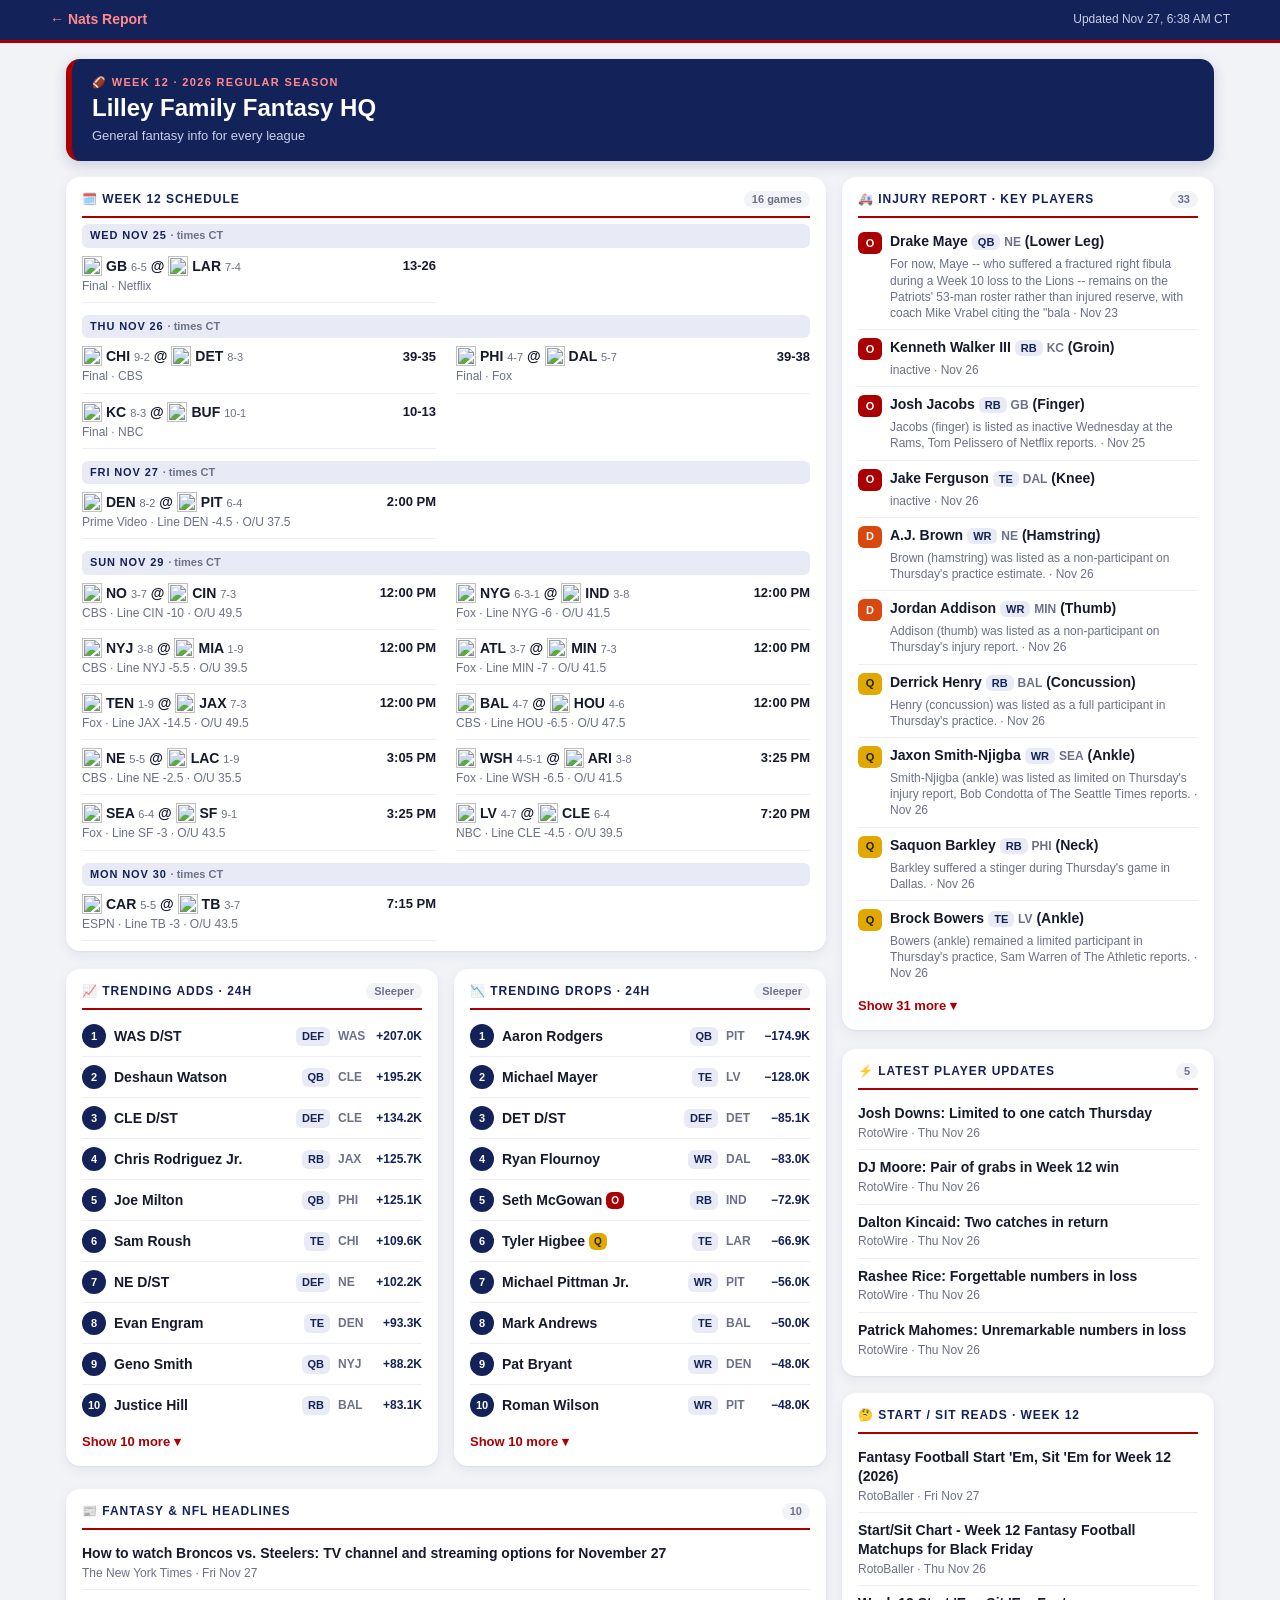
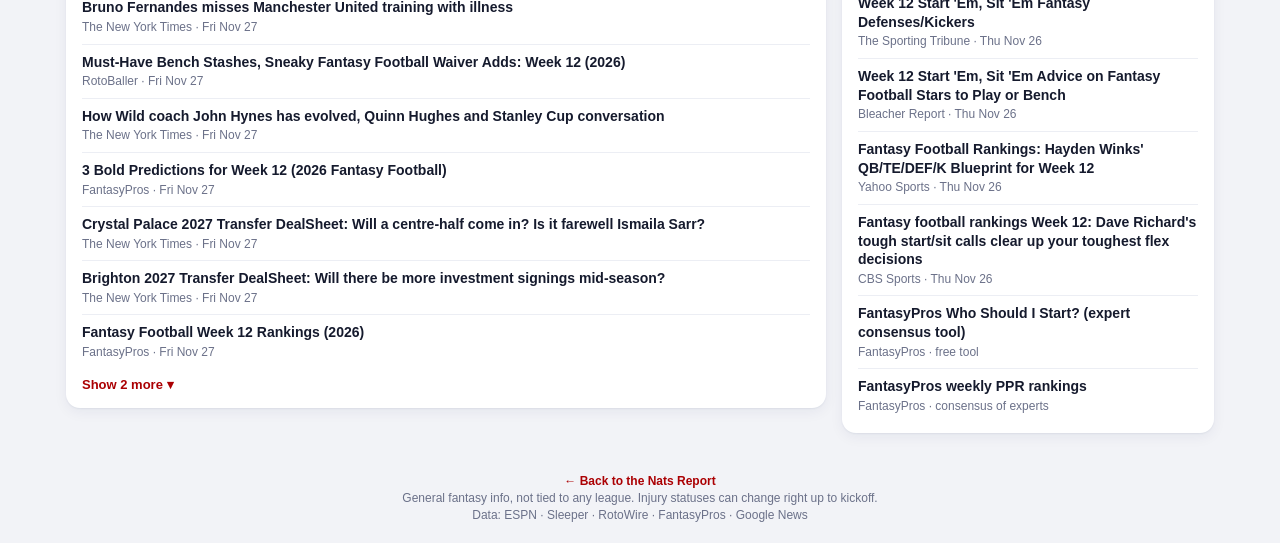
==== commit 1fc37537: "Daily refresh 2026-11-27" ====
--- a/fantasy/index.html
+++ b/fantasy/index.html
@@ -29,8 +29,8 @@
 footer{text-align:center;color:var(--mute);font-size:12px;padding:16px 16px calc(env(safe-area-inset-bottom) + 20px)}footer a{color:var(--red);font-weight:700}
 @media(max-width:1000px){.grid{grid-template-columns:repeat(2,minmax(0,1fr))}}
 @media(max-width:700px){body{font-size:16px}.grid{grid-template-columns:1fr;gap:12px}.wide{grid-column:auto}main{padding-top:12px}.banner h1{font-size:21px}header p{font-size:11px}li{font-size:15px}.tile{padding:12px 14px 8px}}
-</style></head><body><header><div class="hd"><a href="../">← Nats Report</a><p>Updated Nov 27, 6:07 AM CT</p></div></header>
-<main><div class="banner"><small>🏈 Week 12 · 2026 Regular Season</small><h1>Lilley Family Fantasy HQ</h1><span class="bmeta">General fantasy info for every league</span></div><div class="grid"><section class="tile wide sched"><h3><span>🗓️ Week 12 Schedule</span><em>16 games</em></h3><div class="lvl">Wed Nov 25 <span>· times CT</span></div><ul><li><a class="game" href="https://www.espn.com/nfl/game/_/gameId/401873079/packers-rams"><span class="opp"><img class="lg" src="https://a.espncdn.com/i/teamlogos/nfl/500/scoreboard/gb.png" alt="">GB <small>6-5</small> @ <img class="lg" src="https://a.espncdn.com/i/teamlogos/nfl/500/scoreboard/lar.png" alt="">LAR <small>7-4</small></span><span class="sc">13-26</span></a><span class="meta">Final · Netflix</span></li></ul><div class="lvl">Thu Nov 26 <span>· times CT</span></div><ul><li><a class="game" href="https://www.espn.com/nfl/game/_/gameId/401873081/bears-lions"><span class="opp"><img class="lg" src="https://a.espncdn.com/i/teamlogos/nfl/500/scoreboard/chi.png" alt="">CHI <small>9-2</small> @ <img class="lg" src="https://a.espncdn.com/i/teamlogos/nfl/500/scoreboard/det.png" alt="">DET <small>8-3</small></span><span class="sc">39-35</span></a><span class="meta">Final · CBS</span></li><li><a class="game" href="https://www.espn.com/nfl/game/_/gameId/401873080/eagles-cowboys"><span class="opp"><img class="lg" src="https://a.espncdn.com/i/teamlogos/nfl/500/scoreboard/phi.png" alt="">PHI <small>4-7</small> @ <img class="lg" src="https://a.espncdn.com/i/teamlogos/nfl/500/scoreboard/dal.png" alt="">DAL <small>5-7</small></span><span class="sc">39-38</span></a><span class="meta">Final · Fox</span></li><li><a class="game" href="https://www.espn.com/nfl/game/_/gameId/401873082/chiefs-bills"><span class="opp"><img class="lg" src="https://a.espncdn.com/i/teamlogos/nfl/500/scoreboard/kc.png" alt="">KC <small>8-3</small> @ <img class="lg" src="https://a.espncdn.com/i/teamlogos/nfl/500/scoreboard/buf.png" alt="">BUF <small>10-1</small></span><span class="sc">10-13</span></a><span class="meta">Final · NBC</span></li></ul><div class="lvl">Fri Nov 27 <span>· times CT</span></div><ul><li><a class="game" href="https://www.espn.com/nfl/game/_/gameId/401873083/broncos-steelers"><span class="opp"><img class="lg" src="https://a.espncdn.com/i/teamlogos/nfl/500/scoreboard/den.png" alt="">DEN <small>8-2</small> @ <img class="lg" src="https://a.espncdn.com/i/teamlogos/nfl/500/scoreboard/pit.png" alt="">PIT <small>6-4</small></span><span class="sc">2:00 PM</span></a><span class="meta">Prime Video · Line DEN -4.5 · O/U 37.5</span></li></ul><div class="lvl">Sun Nov 29 <span>· times CT</span></div><ul><li><a class="game" href="https://www.espn.com/nfl/game/_/gameId/401873087/saints-bengals"><span class="opp"><img class="lg" src="https://a.espncdn.com/i/teamlogos/nfl/500/scoreboard/no.png" alt="">NO <small>3-7</small> @ <img class="lg" src="https://a.espncdn.com/i/teamlogos/nfl/500/scoreboard/cin.png" alt="">CIN <small>7-3</small></span><span class="sc">12:00 PM</span></a><span class="meta">CBS · Line CIN -10 · O/U 49.5</span></li><li><a class="game" href="https://www.espn.com/nfl/game/_/gameId/401873088/giants-colts"><span class="opp"><img class="lg" src="https://a.espncdn.com/i/teamlogos/nfl/500/scoreboard/nyg.png" alt="">NYG <small>6-3-1</small> @ <img class="lg" src="https://a.espncdn.com/i/teamlogos/nfl/500/scoreboard/ind.png" alt="">IND <small>3-8</small></span><span class="sc">12:00 PM</span></a><span class="meta">Fox · Line NYG -6 · O/U 41.5</span></li><li><a class="game" href="https://www.espn.com/nfl/game/_/gameId/401873089/jets-dolphins"><span class="opp"><img class="lg" src="https://a.espncdn.com/i/teamlogos/nfl/500/scoreboard/nyj.png" alt="">NYJ <small>3-8</small> @ <img class="lg" src="https://a.espncdn.com/i/teamlogos/nfl/500/scoreboard/mia.png" alt="">MIA <small>1-9</small></span><span class="sc">12:00 PM</span></a><span class="meta">CBS · Line NYJ -5.5 · O/U 39.5</span></li><li><a class="game" href="https://www.espn.com/nfl/game/_/gameId/401873084/falcons-vikings"><span class="opp"><img class="lg" src="https://a.espncdn.com/i/teamlogos/nfl/500/scoreboard/atl.png" alt="">ATL <small>3-7</small> @ <img class="lg" src="https://a.espncdn.com/i/teamlogos/nfl/500/scoreboard/min.png" alt="">MIN <small>7-3</small></span><span class="sc">12:00 PM</span></a><span class="meta">Fox · Line MIN -7 · O/U 41.5</span></li><li><a class="game" href="https://www.espn.com/nfl/game/_/gameId/401873090/titans-jaguars"><span class="opp"><img class="lg" src="https://a.espncdn.com/i/teamlogos/nfl/500/scoreboard/ten.png" alt="">TEN <small>1-9</small> @ <img class="lg" src="https://a.espncdn.com/i/teamlogos/nfl/500/scoreboard/jax.png" alt="">JAX <small>7-3</small></span><span class="sc">12:00 PM</span></a><span class="meta">Fox · Line JAX -14.5 · O/U 49.5</span></li><li><a class="game" href="https://www.espn.com/nfl/game/_/gameId/401873085/ravens-texans"><span class="opp"><img class="lg" src="https://a.espncdn.com/i/teamlogos/nfl/500/scoreboard/bal.png" alt="">BAL <small>4-7</small> @ <img class="lg" src="https://a.espncdn.com/i/teamlogos/nfl/500/scoreboard/hou.png" alt="">HOU <small>4-6</small></span><span class="sc">12:00 PM</span></a><span class="meta">CBS · Line HOU -6.5 · O/U 47.5</span></li><li><a class="game" href="https://www.espn.com/nfl/game/_/gameId/401873093/patriots-chargers"><span class="opp"><img class="lg" src="https://a.espncdn.com/i/teamlogos/nfl/500/scoreboard/ne.png" alt="">NE <small>5-5</small> @ <img class="lg" src="https://a.espncdn.com/i/teamlogos/nfl/500/scoreboard/lac.png" alt="">LAC <small>1-9</small></span><span class="sc">3:05 PM</span></a><span class="meta">CBS · Line NE -2.5 · O/U 35.5</span></li><li><a class="game" href="https://www.espn.com/nfl/game/_/gameId/401873092/commanders-cardinals"><span class="opp"><img class="lg" src="https://a.espncdn.com/i/teamlogos/nfl/500/scoreboard/wsh.png" alt="">WSH <small>4-5-1</small> @ <img class="lg" src="https://a.espncdn.com/i/teamlogos/nfl/500/scoreboard/ari.png" alt="">ARI <small>3-8</small></span><span class="sc">3:25 PM</span></a><span class="meta">Fox · Line WSH -6.5 · O/U 41.5</span></li><li><a class="game" href="https://www.espn.com/nfl/game/_/gameId/401873091/seahawks-49ers"><span class="opp"><img class="lg" src="https://a.espncdn.com/i/teamlogos/nfl/500/scoreboard/sea.png" alt="">SEA <small>6-4</small> @ <img class="lg" src="https://a.espncdn.com/i/teamlogos/nfl/500/scoreboard/sf.png" alt="">SF <small>9-1</small></span><span class="sc">3:25 PM</span></a><span class="meta">Fox · Line SF -3 · O/U 43.5</span></li><li><a class="game" href="https://www.espn.com/nfl/game/_/gameId/401873086/raiders-browns"><span class="opp"><img class="lg" src="https://a.espncdn.com/i/teamlogos/nfl/500/scoreboard/lv.png" alt="">LV <small>4-7</small> @ <img class="lg" src="https://a.espncdn.com/i/teamlogos/nfl/500/scoreboard/cle.png" alt="">CLE <small>6-4</small></span><span class="sc">7:20 PM</span></a><span class="meta">NBC · Line CLE -4.5 · O/U 39.5</span></li></ul><div class="lvl">Mon Nov 30 <span>· times CT</span></div><ul><li><a class="game" href="https://www.espn.com/nfl/game/_/gameId/401873094/panthers-buccaneers"><span class="opp"><img class="lg" src="https://a.espncdn.com/i/teamlogos/nfl/500/scoreboard/car.png" alt="">CAR <small>5-5</small> @ <img class="lg" src="https://a.espncdn.com/i/teamlogos/nfl/500/scoreboard/tb.png" alt="">TB <small>3-7</small></span><span class="sc">7:15 PM</span></a><span class="meta">ESPN · Line TB -3 · O/U 43.5</span></li></ul></section><section class="tile inj"><h3><span>🚑 Injury Report · Key Players</span><em>33</em></h3><ul><li><div class="ij"><span class="tag o">O</span><span class="nm"><a href="https://www.espn.com/nfl/player/_/id/4431452/drake-maye">Drake Maye</a><span class="pos">QB</span> <span class="tm2">NE</span> (Lower Leg)</span></div><span class="meta">For now, Maye -- who suffered a fractured right fibula during a Week 10 loss to the Lions -- remains on the Patriots&#x27; 53-man roster rather than injured reserve, with coach Mike Vrabel citing the &quot;bala · Nov 23</span></li><li><div class="ij"><span class="tag o">O</span><span class="nm"><a href="https://www.espn.com/nfl/player/_/id/4567048/kenneth-walker-iii">Kenneth Walker III</a><span class="pos">RB</span> <span class="tm2">KC</span> (Groin)</span></div><span class="meta">inactive · Nov 26</span></li><li><div class="ij"><span class="tag o">O</span><span class="nm"><a href="https://www.espn.com/nfl/player/_/id/4047365/josh-jacobs">Josh Jacobs</a><span class="pos">RB</span> <span class="tm2">GB</span> (Finger)</span></div><span class="meta">Jacobs (finger) is listed as inactive Wednesday at the Rams, Tom Pelissero of Netflix reports. · Nov 25</span></li><li><div class="ij"><span class="tag o">O</span><span class="nm"><a href="https://www.espn.com/nfl/player/_/id/4242355/jake-ferguson">Jake Ferguson</a><span class="pos">TE</span> <span class="tm2">DAL</span> (Knee)</span></div><span class="meta">inactive · Nov 26</span></li><li><div class="ij"><span class="tag d">D</span><span class="nm"><a href="https://www.espn.com/nfl/player/_/id/4047646/aj-brown">A.J. Brown</a><span class="pos">WR</span> <span class="tm2">NE</span> (Hamstring)</span></div><span class="meta">Brown (hamstring) was listed as a non-participant on Thursday&#x27;s practice estimate. · Nov 26</span></li><li><div class="ij"><span class="tag d">D</span><span class="nm"><a href="https://www.espn.com/nfl/player/_/id/4429205/jordan-addison">Jordan Addison</a><span class="pos">WR</span> <span class="tm2">MIN</span> (Thumb)</span></div><span class="meta">Addison (thumb) was listed as a non-participant on Thursday&#x27;s injury report. · Nov 26</span></li><li><div class="ij"><span class="tag q">Q</span><span class="nm"><a href="https://www.espn.com/nfl/player/_/id/3043078/derrick-henry">Derrick Henry</a><span class="pos">RB</span> <span class="tm2">BAL</span> (Concussion)</span></div><span class="meta">Henry (concussion) was listed as a full participant in Thursday&#x27;s practice. · Nov 26</span></li><li><div class="ij"><span class="tag q">Q</span><span class="nm"><a href="https://www.espn.com/nfl/player/_/id/4430878/jaxon-smith-njigba">Jaxon Smith-Njigba</a><span class="pos">WR</span> <span class="tm2">SEA</span> (Ankle)</span></div><span class="meta">Smith-Njigba (ankle) was listed as limited on Thursday&#x27;s injury report, Bob Condotta of The Seattle Times reports. · Nov 26</span></li><li><div class="ij"><span class="tag q">Q</span><span class="nm"><a href="https://www.espn.com/nfl/player/_/id/3929630/saquon-barkley">Saquon Barkley</a><span class="pos">RB</span> <span class="tm2">PHI</span> (Neck)</span></div><span class="meta">Barkley suffered a stinger during Thursday&#x27;s game in Dallas. · Nov 26</span></li><li><div class="ij"><span class="tag q">Q</span><span class="nm"><a href="https://www.espn.com/nfl/player/_/id/4432665/brock-bowers">Brock Bowers</a><span class="pos">TE</span> <span class="tm2">LV</span> (Ankle)</span></div><span class="meta">Bowers (ankle) remained a limited participant in Thursday&#x27;s practice, Sam Warren of The Athletic reports. · Nov 26</span></li></ul><details><summary>Show 31 more</summary><ul><li><div class="ij"><span class="tag q">Q</span><span class="nm"><a href="https://www.espn.com/nfl/player/_/id/4431611/caleb-williams">Caleb Williams</a><span class="pos">QB</span> <span class="tm2">CHI</span> (Abdomen)</span></div><span class="meta">Williams said after Thursday&#x27;s 39-35 win in Detroit that he&#x27;s &quot;fine&quot; and likely just has &quot;a bruise on his abdomen,&quot; Jason Lieser of the Chicago Sun-Times reports. · Nov 26</span></li><li><div class="ij"><span class="tag q">Q</span><span class="nm"><a href="https://www.espn.com/nfl/player/_/id/4241478/devonta-smith">DeVonta Smith</a><span class="pos">WR</span> <span class="tm2">PHI</span> (Back)</span></div><span class="meta">Smith (back) was seen limping badly in the locker room after Thursday&#x27;s 39-38 win over the Cowboys, Martin Frank of the Delaware News Journal reports. · Nov 26</span></li><li><div class="ij"><span class="tag q">Q</span><span class="nm"><a href="https://www.espn.com/nfl/player/_/id/4038941/justin-herbert">Justin Herbert</a><span class="pos">QB</span> <span class="tm2">LAC</span> (Concussion)</span></div><span class="meta">Herbert (concussion) was officially deemed a non-participant in Thursday&#x27;s practice. · Nov 26</span></li><li><div class="ij"><span class="tag q">Q</span><span class="nm"><a href="https://www.espn.com/nfl/player/_/id/4723086/colston-loveland">Colston Loveland</a><span class="pos">TE</span> <span class="tm2">CHI</span> (Knee)</span></div><span class="meta">Loveland (knee) has been ruled out from returning to Thursday&#x27;s game in Detroit. · Nov 26</span></li><li><div class="ij"><span class="tag q">Q</span><span class="nm"><a href="https://www.espn.com/nfl/player/_/id/4685472/tetairoa-mcmillan">Tetairoa McMillan</a><span class="pos">WR</span> <span class="tm2">CAR</span> (Foot)</span></div><span class="meta">McMillan (foot) was listed as a DNP on Thursday&#x27;s practice estimate, Mike Kaye of ESPN.com reports. · Nov 26</span></li><li><div class="ij"><span class="tag q">Q</span><span class="nm"><a href="https://www.espn.com/nfl/player/_/id/4882093/bhayshul-tuten">Bhayshul Tuten</a><span class="pos">RB</span> <span class="tm2">JAX</span> (Ankle)</span></div><span class="meta">Tuten (ankle/foot) didn&#x27;t practice Thursday, Ryan O&#x27;Halloran of The Florida Times-Union reports. · Nov 26</span></li><li><div class="ij"><span class="tag q">Q</span><span class="nm"><a href="https://www.espn.com/nfl/player/_/id/4361741/brock-purdy">Brock Purdy</a><span class="pos">QB</span> <span class="tm2">SF</span> (Ankle)</span></div><span class="meta">Purdy (ankle) was listed as a non-participant on Thursday&#x27;s injury report, Eric Branch of the San Francisco Chronicle reports. · Nov 26</span></li><li><div class="ij"><span class="tag q">Q</span><span class="nm"><a href="https://www.espn.com/nfl/player/_/id/16737/mike-evans">Mike Evans</a><span class="pos">WR</span> <span class="tm2">SF</span> (Achilles)</span></div><span class="meta">Evans (Achilles) was listed as limited on Thursday&#x27;s practice report, Matt Maiocco of NBC Sports Bay Area reports. · Nov 26</span></li><li><div class="ij"><span class="tag q">Q</span><span class="nm"><a href="https://www.espn.com/nfl/player/_/id/4248528/christian-watson">Christian Watson</a><span class="pos">WR</span> <span class="tm2">GB</span> (Concussion)</span></div><span class="meta">Watson (concussion) has been ruled out for the rest of Wednesday&#x27;s game against the Rams. · Nov 25</span></li><li><div class="ij"><span class="tag q">Q</span><span class="nm"><a href="https://www.espn.com/nfl/player/_/id/4432620/parker-washington">Parker Washington</a><span class="pos">WR</span> <span class="tm2">JAX</span> (Shoulder)</span></div><span class="meta">Washington (shoulder) was listed as a limited participant in Thursday&#x27;s practice, Ryan O&#x27;Halloran of The Florida Times-Union reports. · Nov 26</span></li><li><div class="ij"><span class="tag q">Q</span><span class="nm"><a href="https://www.espn.com/nfl/player/_/id/3916433/jakobi-meyers">Jakobi Meyers</a><span class="pos">WR</span> <span class="tm2">JAX</span> (Ankle)</span></div><span class="meta">Meyers was a limited participant in Wednesday&#x27;s practice due to an ankle injury. · Nov 25</span></li><li><div class="ij"><span class="tag q">Q</span><span class="nm"><a href="https://www.espn.com/nfl/player/_/id/3917315/kyler-murray">Kyler Murray</a><span class="pos">QB</span> <span class="tm2">MIN</span> (Hamstring)</span></div><span class="meta">Murray (hamstring) was listed as limited on Thursday&#x27;s injury report. · Nov 26</span></li><li><div class="ij"><span class="tag q">Q</span><span class="nm"><a href="https://www.espn.com/nfl/player/_/id/3121023/dallas-goedert">Dallas Goedert</a><span class="pos">TE</span> <span class="tm2">PHI</span> (Shoulder)</span></div><span class="meta">Goedert (shoulder) had his right arm in a sling following Thursday&#x27;s 39-38 victory over the Cowboys, Jimmy Kempski of PhillyVoice.com reports. · Nov 26</span></li><li><div class="ij"><span class="tag q">Q</span><span class="nm"><a href="https://www.espn.com/nfl/player/_/id/3117256/dalton-schultz">Dalton Schultz</a><span class="pos">TE</span> <span class="tm2">HOU</span> (Illness)</span></div><span class="meta">Schultz (illness) was a limited participant in Thursday&#x27;s practice. · Nov 26</span></li><li><div class="ij"><span class="tag q">Q</span><span class="nm"><a href="https://www.espn.com/nfl/player/_/id/3929645/juwan-johnson">Juwan Johnson</a><span class="pos">TE</span> <span class="tm2">NO</span> (Hamstring)</span></div><span class="meta">Coach Kellen Moore said Thursday that Johnson (hamstring/wrist) is considered day-to-day ahead of Sunday&#x27;s game against the Bengals, Katherine Terrell of ESPN.com reports. · Nov 26</span></li><li><div class="ij"><span class="tag q">Q</span><span class="nm"><a href="https://www.espn.com/nfl/player/_/id/4429059/woody-marks">Woody Marks</a><span class="pos">RB</span> <span class="tm2">HOU</span> (Concussion)</span></div><span class="meta">Marks (concussion) was listed as a full participant in Wednesday&#x27;s practice. · Nov 25</span></li><li><div class="ij"><span class="tag q">Q</span><span class="nm"><a href="https://www.espn.com/nfl/player/_/id/4361050/isaiah-likely">Isaiah Likely</a><span class="pos">TE</span> <span class="tm2">NYG</span> (Groin)</span></div><span class="meta">Likely (groin) was listed as limited on Thursday&#x27;s practice report, Dan Salomone of the Giants&#x27; official site reports. · Nov 26</span></li><li><div class="ij"><span class="tag q">Q</span><span class="nm"><a href="https://www.espn.com/nfl/player/_/id/3123076/david-njoku">David Njoku</a><span class="pos">TE</span> <span class="tm2">LAC</span> (Shoulder)</span></div><span class="meta">Njoku (shoulder) was listed as a non-participant in Thursday&#x27;s practice. · Nov 26</span></li><li><div class="ij"><span class="tag q">Q</span><span class="nm"><a href="https://www.espn.com/nfl/player/_/id/4596334/keaton-mitchell">Keaton Mitchell</a><span class="pos">RB</span> <span class="tm2">LAC</span> (Knee)</span></div><span class="meta">Mitchell (knee) did not practice Wednesday. · Nov 25</span></li><li><div class="ij"><span class="tag q">Q</span><span class="nm"><a href="https://www.espn.com/nfl/player/_/id/4723820/omar-cooper-jr">Omar Cooper Jr.</a><span class="pos">WR</span> <span class="tm2">NYJ</span> (Ankle)</span></div><span class="meta">Cooper (ankle/groin) was listed as a non-participant in practice Thursday. · Nov 26</span></li><li><div class="ij"><span class="tag q">Q</span><span class="nm"><a href="https://www.espn.com/nfl/player/_/id/4832800/denzel-boston">Denzel Boston</a><span class="pos">WR</span> <span class="tm2">CLE</span> (Quadriceps)</span></div><span class="meta">Boston (quadriceps) was listed as a non-participant on Thursday&#x27;s practice estimate, Sam Warren of The Athleticreports. · Nov 26</span></li><li><div class="ij"><span class="tag q">Q</span><span class="nm"><a href="https://www.espn.com/nfl/player/_/id/4429022/kayshon-boutte">Kayshon Boutte</a><span class="pos">WR</span> <span class="tm2">HOU</span> (Hip)</span></div><span class="meta">Boutte (hip) did not participate in Thursday&#x27;s practice session. · Nov 26</span></li><li><div class="ij"><span class="tag q">Q</span><span class="nm"><a href="https://www.espn.com/nfl/player/_/id/4870612/zachariah-branch">Zachariah Branch</a><span class="pos">WR</span> <span class="tm2">ATL</span> (Hamstring)</span></div><span class="meta">Branch (hamstring) didn&#x27;t participate in Wednesday&#x27;s practice, Will McFadden of the Falcons&#x27; official site reports. · Nov 25</span></li><li><div class="ij"><span class="tag ir">IR</span><span class="nm"><a href="https://www.espn.com/nfl/player/_/id/4870808/jeremiyah-love">Jeremiyah Love</a><span class="pos">RB</span> <span class="tm2">ARI</span> (Ankle)</span></div><span class="meta">Head coach Mike LaFleur said Wednesday that the Cardinals will evaluate Love (ankle) again Monday to hone in on a return date for the running back, Bo Brack of GoPHNX.com reports. · Nov 25</span></li><li><div class="ij"><span class="tag ir">IR</span><span class="nm"><a href="https://www.espn.com/nfl/player/_/id/4678008/jonathon-brooks">Jonathon Brooks</a><span class="pos">RB</span> <span class="tm2">CAR</span> (Groin)</span></div><span class="meta">Brooks (groin) was estimated as a full practice participant on Thursday&#x27;s report, Mike Kaye of ESPN.com reports. · Nov 26</span></li><li><div class="ij"><span class="tag ir">IR</span><span class="nm"><a href="https://www.espn.com/nfl/player/_/id/4360078/alec-pierce">Alec Pierce</a><span class="pos">WR</span> <span class="tm2">IND</span> (Heel)</span></div><span class="meta">When addressing the press Wednesday, Pierce (heel) noted that the offseason procedure he underwent this past March was done because he was dealing with heel pain that impacted his Achilles, Kevin Bowe · Nov 25</span></li><li><div class="ij"><span class="tag ir">IR</span><span class="nm"><a href="https://www.espn.com/nfl/player/_/id/4710714/dezhaun-stribling">De&#x27;Zhaun Stribling</a><span class="pos">WR</span> <span class="tm2">SF</span> (Ankle)</span></div><span class="meta">San Francisco head coach Kyle Shanahan said Wednesday that Stribling (ankle) is likely at least &quot;a couple weeks away&quot; from returning to practice, Harrison Rich of the San Francisco Chronicle reports.  · Nov 25</span></li><li><div class="ij"><span class="tag ir">IR</span><span class="nm"><a href="https://www.espn.com/nfl/player/_/id/4361432/romeo-doubs">Romeo Doubs</a><span class="pos">WR</span> <span class="tm2">NE</span> (Shoulder)</span></div><span class="meta">Doubs (shoulder) was listed as a limited practice participant on Thursday&#x27;s estimated report. · Nov 26</span></li><li><div class="ij"><span class="tag ir">IR</span><span class="nm"><a href="https://www.espn.com/nfl/player/_/id/4242512/malik-willis">Malik Willis</a><span class="pos">QB</span> <span class="tm2">MIA</span> (Abdomen)</span></div><span class="meta">Head coach Jeff Hafley said Monday that, at this time, surgery to address Willis&#x27; groin/core injury is not foreseen, Joe Schad of The Palm Beach Post reports. · Nov 23</span></li><li><div class="ij"><span class="tag ir">IR</span><span class="nm"><a href="https://www.espn.com/nfl/player/_/id/4570037/terrance-ferguson">Terrance Ferguson</a><span class="pos">TE</span> <span class="tm2">LAR</span> (Ankle)</span></div><span class="meta">Rams head coach Sean McVay said Monday that Ferguson (hamstring) won&#x27;t be activated from injured reserve this season and will require surgery to address the ankle injury he aggravated in Week 3, Stu J · Nov 23</span></li><li><div class="ij"><span class="tag ir">IR</span><span class="nm"><a href="https://www.espn.com/nfl/player/_/id/4430834/jalen-mcmillan">Jalen McMillan</a><span class="pos">WR</span> <span class="tm2">TB</span> (Knee - PCL)</span></div><span class="meta">McMillan (knee) was a full participant in Thursday&#x27;s practice. · Nov 26</span></li></ul></details></section><section class="tile "><h3><span>📈 Trending Adds · 24h</span><em>Sleeper</em></h3><ul><li><div class="pros"><span class="rk">1</span><span class="nm">WAS D/ST</span><span class="pos">DEF</span><span class="tm2">WAS</span><b class="cnt">+211.8K</b></div></li><li><div class="pros"><span class="rk">2</span><span class="nm">Deshaun Watson</span><span class="pos">QB</span><span class="tm2">CLE</span><b class="cnt">+197.6K</b></div></li><li><div class="pros"><span class="rk">3</span><span class="nm">CLE D/ST</span><span class="pos">DEF</span><span class="tm2">CLE</span><b class="cnt">+136.9K</b></div></li><li><div class="pros"><span class="rk">4</span><span class="nm">Chris Rodriguez Jr.</span><span class="pos">RB</span><span class="tm2">JAX</span><b class="cnt">+127.8K</b></div></li><li><div class="pros"><span class="rk">5</span><span class="nm">Joe Milton</span><span class="pos">QB</span><span class="tm2">PHI</span><b class="cnt">+123.9K</b></div></li><li><div class="pros"><span class="rk">6</span><span class="nm">Sam Roush</span><span class="pos">TE</span><span class="tm2">CHI</span><b class="cnt">+108.1K</b></div></li><li><div class="pros"><span class="rk">7</span><span class="nm">NE D/ST</span><span class="pos">DEF</span><span class="tm2">NE</span><b class="cnt">+103.9K</b></div></li><li><div class="pros"><span class="rk">8</span><span class="nm">Evan Engram</span><span class="pos">TE</span><span class="tm2">DEN</span><b class="cnt">+94.0K</b></div></li><li><div class="pros"><span class="rk">9</span><span class="nm">Geno Smith</span><span class="pos">QB</span><span class="tm2">NYJ</span><b class="cnt">+89.5K</b></div></li><li><div class="pros"><span class="rk">10</span><span class="nm">Justice Hill</span><span class="pos">RB</span><span class="tm2">BAL</span><b class="cnt">+84.9K</b></div></li></ul><details><summary>Show 10 more</summary><ul><li><div class="pros"><span class="rk">11</span><span class="nm">Chimere Dike</span><span class="pos">WR</span><span class="tm2">TEN</span><b class="cnt">+76.4K</b></div></li><li><div class="pros"><span class="rk">12</span><span class="nm">Samaje Perine</span><span class="pos">RB</span><span class="tm2">CIN</span><b class="cnt">+74.2K</b></div></li><li><div class="pros"><span class="rk">13</span><span class="nm">Konata Mumpfield</span><span class="pos">WR</span><span class="tm2">LAR</span><b class="cnt">+61.1K</b></div></li><li><div class="pros"><span class="rk">14</span><span class="nm">Fernando Mendoza</span><span class="pos">QB</span><span class="tm2">LV</span><b class="cnt">+60.6K</b></div></li><li><div class="pros"><span class="rk">15</span><span class="nm">NYG D/ST</span><span class="pos">DEF</span><span class="tm2">NYG</span><b class="cnt">+58.2K</b></div></li><li><div class="pros"><span class="rk">16</span><span class="nm">Darren Waller <span class="tag q sm">Q</span></span><span class="pos">TE</span><span class="tm2">CAR</span><b class="cnt">+53.6K</b></div></li><li><div class="pros"><span class="rk">17</span><span class="nm">Ted Hurst III</span><span class="pos">WR</span><span class="tm2">TB</span><b class="cnt">+50.7K</b></div></li><li><div class="pros"><span class="rk">18</span><span class="nm">Brenton Strange</span><span class="pos">TE</span><span class="tm2">JAX</span><b class="cnt">+49.9K</b></div></li><li><div class="pros"><span class="rk">19</span><span class="nm">Jason Sanders</span><span class="pos">K</span><span class="tm2">NYJ</span><b class="cnt">+43.8K</b></div></li><li><div class="pros"><span class="rk">20</span><span class="nm">J.J. McCarthy</span><span class="pos">QB</span><span class="tm2">NYG</span><b class="cnt">+43.5K</b></div></li></ul></details></section><section class="tile "><h3><span>📉 Trending Drops · 24h</span><em>Sleeper</em></h3><ul><li><div class="pros"><span class="rk">1</span><span class="nm">Aaron Rodgers</span><span class="pos">QB</span><span class="tm2">PIT</span><b class="cnt">−177.6K</b></div></li><li><div class="pros"><span class="rk">2</span><span class="nm">Michael Mayer</span><span class="pos">TE</span><span class="tm2">LV</span><b class="cnt">−129.6K</b></div></li><li><div class="pros"><span class="rk">3</span><span class="nm">DET D/ST</span><span class="pos">DEF</span><span class="tm2">DET</span><b class="cnt">−88.2K</b></div></li><li><div class="pros"><span class="rk">4</span><span class="nm">Ryan Flournoy</span><span class="pos">WR</span><span class="tm2">DAL</span><b class="cnt">−83.2K</b></div></li><li><div class="pros"><span class="rk">5</span><span class="nm">Seth McGowan <span class="tag o sm">O</span></span><span class="pos">RB</span><span class="tm2">IND</span><b class="cnt">−74.0K</b></div></li><li><div class="pros"><span class="rk">6</span><span class="nm">Tyler Higbee <span class="tag q sm">Q</span></span><span class="pos">TE</span><span class="tm2">LAR</span><b class="cnt">−68.4K</b></div></li><li><div class="pros"><span class="rk">7</span><span class="nm">Michael Pittman Jr.</span><span class="pos">WR</span><span class="tm2">PIT</span><b class="cnt">−55.8K</b></div></li><li><div class="pros"><span class="rk">8</span><span class="nm">Mark Andrews</span><span class="pos">TE</span><span class="tm2">BAL</span><b class="cnt">−50.8K</b></div></li><li><div class="pros"><span class="rk">9</span><span class="nm">Roman Wilson</span><span class="pos">WR</span><span class="tm2">PIT</span><b class="cnt">−48.7K</b></div></li><li><div class="pros"><span class="rk">10</span><span class="nm">Pat Bryant</span><span class="pos">WR</span><span class="tm2">DEN</span><b class="cnt">−48.6K</b></div></li></ul><details><summary>Show 10 more</summary><ul><li><div class="pros"><span class="rk">11</span><span class="nm">Devin Singletary</span><span class="pos">RB</span><span class="tm2">NYG</span><b class="cnt">−48.3K</b></div></li><li><div class="pros"><span class="rk">12</span><span class="nm">Tank Dell</span><span class="pos">WR</span><span class="tm2">HOU</span><b class="cnt">−43.2K</b></div></li><li><div class="pros"><span class="rk">13</span><span class="nm">Elic Ayomanor</span><span class="pos">WR</span><span class="tm2">TEN</span><b class="cnt">−42.6K</b></div></li><li><div class="pros"><span class="rk">14</span><span class="nm">Darren Waller <span class="tag q sm">Q</span></span><span class="pos">TE</span><span class="tm2">CAR</span><b class="cnt">−40.0K</b></div></li><li><div class="pros"><span class="rk">15</span><span class="nm">Adonai Mitchell</span><span class="pos">WR</span><span class="tm2">NYJ</span><b class="cnt">−38.9K</b></div></li><li><div class="pros"><span class="rk">16</span><span class="nm">Xavier Hutchinson</span><span class="pos">WR</span><span class="tm2">HOU</span><b class="cnt">−37.6K</b></div></li><li><div class="pros"><span class="rk">17</span><span class="nm">Keon Coleman</span><span class="pos">WR</span><span class="tm2">BUF</span><b class="cnt">−36.8K</b></div></li><li><div class="pros"><span class="rk">18</span><span class="nm">Puka Nacua</span><span class="pos">WR</span><span class="tm2">LAR</span><b class="cnt">−36.4K</b></div></li><li><div class="pros"><span class="rk">19</span><span class="nm">Courtland Sutton</span><span class="pos">WR</span><span class="tm2">DEN</span><b class="cnt">−35.5K</b></div></li><li><div class="pros"><span class="rk">20</span><span class="nm">Bo Nix</span><span class="pos">QB</span><span class="tm2">DEN</span><b class="cnt">−35.3K</b></div></li></ul></details></section><section class="tile wide news"><h3><span>📰 Fantasy &amp; NFL Headlines</span><em>16</em></h3><ul><li><a href="https://www.fantasypros.com/2026/11/3-bold-predictions-for-week-12-2026-fantasy-football/">3 Bold Predictions for Week 12 (2026 Fantasy Football)</a><span class="meta">FantasyPros · Fri Nov 27</span></li><li><a href="https://news.google.com/rss/articles/[base64]?oc=5">Crystal Palace 2027 Transfer DealSheet: Will a centre-half come in? Is it farewell Ismaila Sarr?</a><span class="meta">The New York Times · Fri Nov 27</span></li><li><a href="https://news.google.com/rss/articles/CBMijwFBVV95cUxNcUtobUxhQ2JRNkJ6Qk0xazRSQUxVM1BXTmpsNVpybklDU29OV1NlZEJld0ZGLS1UQk10X1VMQ0tCWnhhTENhNUFaemdTakdkYzZJR0c5WlQtV29uUF9QWk92WnhUa1hVWlh0czh3RlZPSDF3U2stM0p4UXlKUkhwc3RHN2E2SzdIN2hJYUYtVQ?oc=5">The Bills defense is legit. So is the team. ‘It’s been beautiful to see’</a><span class="meta">The New York Times · Fri Nov 27</span></li><li><a href="https://news.google.com/rss/articles/CBMijAFBVV95cUxONkVzZTNJZHo0LTNER09RX09ScG5HMkFyWmpsYXY4NjBDM1pFTmpxYUlEZkhod1ZuTFdoUFRNNXJyazNjS0tZaV9NejloUU5PTUFxYkNHMDVsTnhxcHRVaEhZdHNBbFFBaGRrRTZ0UDEtUnBPMi1xVlZFTFpiN1pZenlrRjNoSU5qSkxWUA?oc=5">Chiefs’ special teams cost them the game vs. the Bills. What should they do now?</a><span class="meta">The New York Times · Fri Nov 27</span></li><li><a href="https://news.google.com/rss/articles/[base64]?oc=5">Brighton 2027 Transfer DealSheet: Will there be more investment signings mid-season?</a><span class="meta">The New York Times · Fri Nov 27</span></li><li><a href="https://news.google.com/rss/articles/[base64]?oc=5">Lessons for Manchester United from the last time they were relegated</a><span class="meta">The New York Times · Fri Nov 27</span></li><li><a href="https://news.google.com/rss/articles/[base64]?oc=5">First-place Bears erase ghosts of past in Thanksgiving win in Detroit</a><span class="meta">The New York Times · Fri Nov 27</span></li><li><a href="https://news.google.com/rss/articles/[base64]?oc=5">DraftKings DFS cheat sheet: Best values for Sunday&#x27;s main slate</a><span class="meta">ESPN · Fri Nov 27</span></li></ul><details><summary>Show 8 more</summary><ul><li><a href="https://www.fantasypros.com/2026/11/fantasy-football-week-12-rankings-2026/">Fantasy Football Week 12 Rankings (2026)</a><span class="meta">FantasyPros · Fri Nov 27</span></li><li><a href="https://www.espn.com/nfl/story/_/id/50608802/tomlin-calls-rodgers-mccarthy-situation-dumpster-fire">Tomlin saddened by Rodgers&#x27; bitter exit, calls situation &#x27;a dumpster fire&#x27;</a><span class="meta">ESPN · Fri Nov 27</span></li><li><a href="https://www.espn.com/nfl/story/_/id/50605070/steelers-owner-disappointed-rodgers-backs-mccarthy">Steelers owner: Rodgers&#x27; &#x27;insubordination can&#x27;t be tolerated,&#x27; backs McCarthy</a><span class="meta">ESPN · Fri Nov 27</span></li><li><a href="https://www.espn.com/nfl/story/_/id/50608969/cowboys-jerry-jones-backs-coach-damning-setbacks">Cowboys&#x27; Jones backing Schottenheimer despite &#x27;damning setbacks&#x27;</a><span class="meta">ESPN · Fri Nov 27</span></li><li><a href="https://www.espn.com/nfl/story/_/id/50609968/rashee-rice-chiefs-believe-caught-pivotal-3rd-pass">WR Rice, Chiefs miffed at dropped pass call late in loss to Bills</a><span class="meta">ESPN · Fri Nov 27</span></li><li><a href="https://www.espn.com/nfl/story/_/id/50608884/will-shipley-brushes-argument-coach-nick-sirianni">Eagles RB Shipley downplays sideline argument with Sirianni: &#x27;Talked it out&#x27;</a><span class="meta">ESPN · Fri Nov 27</span></li><li><a href="https://www.espn.com/nfl/story/_/id/50607635/tom-brady-disappointed-aaron-rodgers-mccarthy-comments">Brady disappointed in Rodgers&#x27; McCarthy comments: &#x27;Nobody wins&#x27;</a><span class="meta">ESPN · Fri Nov 27</span></li><li><a href="https://www.fantasypros.com/2026/11/fantasy-football-week-12-start-sit-advice-sleepers-busts-2026/">Fantasy Football Week 12 Start/Sit Advice: Sleepers &amp; Busts (2026)</a><span class="meta">FantasyPros · Thu Nov 26</span></li></ul></details></section><section class="tile "><h3><span>⚡ Latest Player Updates</span><em>5</em></h3><ul><li><a href="https://www.rotowire.com//football/player/josh-downs-16689">Josh Downs: Limited to one catch Thursday</a><span class="meta">RotoWire · Thu Nov 26</span></li><li><a href="https://www.rotowire.com//football/player/dj-moore-12477">DJ Moore: Pair of grabs in Week 12 win</a><span class="meta">RotoWire · Thu Nov 26</span></li><li><a href="https://www.rotowire.com//football/player/dalton-kincaid-16697">Dalton Kincaid: Two catches in return</a><span class="meta">RotoWire · Thu Nov 26</span></li><li><a href="https://www.rotowire.com//football/player/rashee-rice-16963">Rashee Rice: Forgettable numbers in loss</a><span class="meta">RotoWire · Thu Nov 26</span></li><li><a href="https://www.rotowire.com//football/player/patrick-mahomes-11839">Patrick Mahomes: Unremarkable numbers in loss</a><span class="meta">RotoWire · Thu Nov 26</span></li></ul></section><section class="tile "><h3><span>🤔 Start / Sit Reads · Week 12</span></h3><ul><li><a href="https://news.google.com/rss/articles/CBMijAFBVV95cUxNZENoa3J6UXZFdTFUV1hUa2xkZ0FqTWtZLTFhbTljUEtOdnNUYTB6cExPOXd0RnNtQkd0MTQtcnlSbjlEMzhQNk5GczZCRG1QRHlSbGhOSmVaNW15WjBMaE5wU3pfNFRYVmhNbGVyRzdzc2RiZFp4ZTFHajM4aWFkZ2Ezc1o3YVJEMW53bA?oc=5">Fantasy Football Start &#x27;Em, Sit &#x27;Em for Week 12 (2026)</a><span class="meta">RotoBaller · Fri Nov 27</span></li><li><a href="https://news.google.com/rss/articles/[base64]?oc=5">Start &#x27;Em, Sit &#x27;Em For Week 12 Fantasy Football Lineups: Start Deshaun Watson, Bench Jalen Coker</a><span class="meta">FantasyLife · Fri Nov 27</span></li><li><a href="https://news.google.com/rss/articles/CBMiiwFBVV95cUxPUEhGeGlFVVlCZ3MtaGx3UllPdmVxZ002VFhzMk5DUUVPSHo4dkVxakNDcG5qd0tOSEozSWlQVUhqa0d3Yng1SEdNcl9BQUZCTkw4VXRHdzNkbzVjcnJ4RmViTHdFWWhIc016U0twSVBVTHFvajgxcjdldHlWVXhwRmpiRDMxa1pFdF9r?oc=5">Week 12 Jordan Mason Fantasy Start or Sit 2026</a><span class="meta">Yahoo Sports · Thu Nov 26</span></li><li><a href="https://news.google.com/rss/articles/[base64]?oc=5">Start/Sit Chart - Week 12 Fantasy Football Matchups for Black Friday</a><span class="meta">RotoBaller · Thu Nov 26</span></li><li><a href="https://news.google.com/rss/articles/[base64]?oc=5">Week 12 Start &#x27;Em, Sit &#x27;Em Fantasy Defenses/Kickers</a><span class="meta">The Sporting Tribune · Thu Nov 26</span></li><li><a href="https://news.google.com/rss/articles/[base64]?oc=5">Week 12 Start &#x27;Em, Sit &#x27;Em Advice on Fantasy Football Stars to Play or Bench</a><span class="meta">Bleacher Report · Thu Nov 26</span></li><li><a href="https://www.fantasypros.com/nfl/start/">FantasyPros Who Should I Start? (expert consensus tool)</a><span class="meta">FantasyPros · free tool</span></li><li><a href="https://www.fantasypros.com/nfl/rankings/ppr-cheatsheets.php">FantasyPros weekly PPR rankings</a><span class="meta">FantasyPros · consensus of experts</span></li></ul></section></div></main>
+</style></head><body><header><div class="hd"><a href="../">← Nats Report</a><p>Updated Nov 27, 6:38 AM CT</p></div></header>
+<main><div class="banner"><small>🏈 Week 12 · 2026 Regular Season</small><h1>Lilley Family Fantasy HQ</h1><span class="bmeta">General fantasy info for every league</span></div><div class="grid"><section class="tile wide sched"><h3><span>🗓️ Week 12 Schedule</span><em>16 games</em></h3><div class="lvl">Wed Nov 25 <span>· times CT</span></div><ul><li><a class="game" href="https://www.espn.com/nfl/game/_/gameId/401873079/packers-rams"><span class="opp"><img class="lg" src="https://a.espncdn.com/i/teamlogos/nfl/500/scoreboard/gb.png" alt="">GB <small>6-5</small> @ <img class="lg" src="https://a.espncdn.com/i/teamlogos/nfl/500/scoreboard/lar.png" alt="">LAR <small>7-4</small></span><span class="sc">13-26</span></a><span class="meta">Final · Netflix</span></li></ul><div class="lvl">Thu Nov 26 <span>· times CT</span></div><ul><li><a class="game" href="https://www.espn.com/nfl/game/_/gameId/401873081/bears-lions"><span class="opp"><img class="lg" src="https://a.espncdn.com/i/teamlogos/nfl/500/scoreboard/chi.png" alt="">CHI <small>9-2</small> @ <img class="lg" src="https://a.espncdn.com/i/teamlogos/nfl/500/scoreboard/det.png" alt="">DET <small>8-3</small></span><span class="sc">39-35</span></a><span class="meta">Final · CBS</span></li><li><a class="game" href="https://www.espn.com/nfl/game/_/gameId/401873080/eagles-cowboys"><span class="opp"><img class="lg" src="https://a.espncdn.com/i/teamlogos/nfl/500/scoreboard/phi.png" alt="">PHI <small>4-7</small> @ <img class="lg" src="https://a.espncdn.com/i/teamlogos/nfl/500/scoreboard/dal.png" alt="">DAL <small>5-7</small></span><span class="sc">39-38</span></a><span class="meta">Final · Fox</span></li><li><a class="game" href="https://www.espn.com/nfl/game/_/gameId/401873082/chiefs-bills"><span class="opp"><img class="lg" src="https://a.espncdn.com/i/teamlogos/nfl/500/scoreboard/kc.png" alt="">KC <small>8-3</small> @ <img class="lg" src="https://a.espncdn.com/i/teamlogos/nfl/500/scoreboard/buf.png" alt="">BUF <small>10-1</small></span><span class="sc">10-13</span></a><span class="meta">Final · NBC</span></li></ul><div class="lvl">Fri Nov 27 <span>· times CT</span></div><ul><li><a class="game" href="https://www.espn.com/nfl/game/_/gameId/401873083/broncos-steelers"><span class="opp"><img class="lg" src="https://a.espncdn.com/i/teamlogos/nfl/500/scoreboard/den.png" alt="">DEN <small>8-2</small> @ <img class="lg" src="https://a.espncdn.com/i/teamlogos/nfl/500/scoreboard/pit.png" alt="">PIT <small>6-4</small></span><span class="sc">2:00 PM</span></a><span class="meta">Prime Video · Line DEN -4.5 · O/U 37.5</span></li></ul><div class="lvl">Sun Nov 29 <span>· times CT</span></div><ul><li><a class="game" href="https://www.espn.com/nfl/game/_/gameId/401873087/saints-bengals"><span class="opp"><img class="lg" src="https://a.espncdn.com/i/teamlogos/nfl/500/scoreboard/no.png" alt="">NO <small>3-7</small> @ <img class="lg" src="https://a.espncdn.com/i/teamlogos/nfl/500/scoreboard/cin.png" alt="">CIN <small>7-3</small></span><span class="sc">12:00 PM</span></a><span class="meta">CBS · Line CIN -10 · O/U 49.5</span></li><li><a class="game" href="https://www.espn.com/nfl/game/_/gameId/401873088/giants-colts"><span class="opp"><img class="lg" src="https://a.espncdn.com/i/teamlogos/nfl/500/scoreboard/nyg.png" alt="">NYG <small>6-3-1</small> @ <img class="lg" src="https://a.espncdn.com/i/teamlogos/nfl/500/scoreboard/ind.png" alt="">IND <small>3-8</small></span><span class="sc">12:00 PM</span></a><span class="meta">Fox · Line NYG -6 · O/U 41.5</span></li><li><a class="game" href="https://www.espn.com/nfl/game/_/gameId/401873089/jets-dolphins"><span class="opp"><img class="lg" src="https://a.espncdn.com/i/teamlogos/nfl/500/scoreboard/nyj.png" alt="">NYJ <small>3-8</small> @ <img class="lg" src="https://a.espncdn.com/i/teamlogos/nfl/500/scoreboard/mia.png" alt="">MIA <small>1-9</small></span><span class="sc">12:00 PM</span></a><span class="meta">CBS · Line NYJ -5.5 · O/U 39.5</span></li><li><a class="game" href="https://www.espn.com/nfl/game/_/gameId/401873084/falcons-vikings"><span class="opp"><img class="lg" src="https://a.espncdn.com/i/teamlogos/nfl/500/scoreboard/atl.png" alt="">ATL <small>3-7</small> @ <img class="lg" src="https://a.espncdn.com/i/teamlogos/nfl/500/scoreboard/min.png" alt="">MIN <small>7-3</small></span><span class="sc">12:00 PM</span></a><span class="meta">Fox · Line MIN -7 · O/U 41.5</span></li><li><a class="game" href="https://www.espn.com/nfl/game/_/gameId/401873090/titans-jaguars"><span class="opp"><img class="lg" src="https://a.espncdn.com/i/teamlogos/nfl/500/scoreboard/ten.png" alt="">TEN <small>1-9</small> @ <img class="lg" src="https://a.espncdn.com/i/teamlogos/nfl/500/scoreboard/jax.png" alt="">JAX <small>7-3</small></span><span class="sc">12:00 PM</span></a><span class="meta">Fox · Line JAX -14.5 · O/U 49.5</span></li><li><a class="game" href="https://www.espn.com/nfl/game/_/gameId/401873085/ravens-texans"><span class="opp"><img class="lg" src="https://a.espncdn.com/i/teamlogos/nfl/500/scoreboard/bal.png" alt="">BAL <small>4-7</small> @ <img class="lg" src="https://a.espncdn.com/i/teamlogos/nfl/500/scoreboard/hou.png" alt="">HOU <small>4-6</small></span><span class="sc">12:00 PM</span></a><span class="meta">CBS · Line HOU -6.5 · O/U 47.5</span></li><li><a class="game" href="https://www.espn.com/nfl/game/_/gameId/401873093/patriots-chargers"><span class="opp"><img class="lg" src="https://a.espncdn.com/i/teamlogos/nfl/500/scoreboard/ne.png" alt="">NE <small>5-5</small> @ <img class="lg" src="https://a.espncdn.com/i/teamlogos/nfl/500/scoreboard/lac.png" alt="">LAC <small>1-9</small></span><span class="sc">3:05 PM</span></a><span class="meta">CBS · Line NE -2.5 · O/U 35.5</span></li><li><a class="game" href="https://www.espn.com/nfl/game/_/gameId/401873092/commanders-cardinals"><span class="opp"><img class="lg" src="https://a.espncdn.com/i/teamlogos/nfl/500/scoreboard/wsh.png" alt="">WSH <small>4-5-1</small> @ <img class="lg" src="https://a.espncdn.com/i/teamlogos/nfl/500/scoreboard/ari.png" alt="">ARI <small>3-8</small></span><span class="sc">3:25 PM</span></a><span class="meta">Fox · Line WSH -6.5 · O/U 41.5</span></li><li><a class="game" href="https://www.espn.com/nfl/game/_/gameId/401873091/seahawks-49ers"><span class="opp"><img class="lg" src="https://a.espncdn.com/i/teamlogos/nfl/500/scoreboard/sea.png" alt="">SEA <small>6-4</small> @ <img class="lg" src="https://a.espncdn.com/i/teamlogos/nfl/500/scoreboard/sf.png" alt="">SF <small>9-1</small></span><span class="sc">3:25 PM</span></a><span class="meta">Fox · Line SF -3 · O/U 43.5</span></li><li><a class="game" href="https://www.espn.com/nfl/game/_/gameId/401873086/raiders-browns"><span class="opp"><img class="lg" src="https://a.espncdn.com/i/teamlogos/nfl/500/scoreboard/lv.png" alt="">LV <small>4-7</small> @ <img class="lg" src="https://a.espncdn.com/i/teamlogos/nfl/500/scoreboard/cle.png" alt="">CLE <small>6-4</small></span><span class="sc">7:20 PM</span></a><span class="meta">NBC · Line CLE -4.5 · O/U 39.5</span></li></ul><div class="lvl">Mon Nov 30 <span>· times CT</span></div><ul><li><a class="game" href="https://www.espn.com/nfl/game/_/gameId/401873094/panthers-buccaneers"><span class="opp"><img class="lg" src="https://a.espncdn.com/i/teamlogos/nfl/500/scoreboard/car.png" alt="">CAR <small>5-5</small> @ <img class="lg" src="https://a.espncdn.com/i/teamlogos/nfl/500/scoreboard/tb.png" alt="">TB <small>3-7</small></span><span class="sc">7:15 PM</span></a><span class="meta">ESPN · Line TB -3 · O/U 43.5</span></li></ul></section><section class="tile inj"><h3><span>🚑 Injury Report · Key Players</span><em>33</em></h3><ul><li><div class="ij"><span class="tag o">O</span><span class="nm"><a href="https://www.espn.com/nfl/player/_/id/4431452/drake-maye">Drake Maye</a><span class="pos">QB</span> <span class="tm2">NE</span> (Lower Leg)</span></div><span class="meta">For now, Maye -- who suffered a fractured right fibula during a Week 10 loss to the Lions -- remains on the Patriots&#x27; 53-man roster rather than injured reserve, with coach Mike Vrabel citing the &quot;bala · Nov 23</span></li><li><div class="ij"><span class="tag o">O</span><span class="nm"><a href="https://www.espn.com/nfl/player/_/id/4567048/kenneth-walker-iii">Kenneth Walker III</a><span class="pos">RB</span> <span class="tm2">KC</span> (Groin)</span></div><span class="meta">inactive · Nov 26</span></li><li><div class="ij"><span class="tag o">O</span><span class="nm"><a href="https://www.espn.com/nfl/player/_/id/4047365/josh-jacobs">Josh Jacobs</a><span class="pos">RB</span> <span class="tm2">GB</span> (Finger)</span></div><span class="meta">Jacobs (finger) is listed as inactive Wednesday at the Rams, Tom Pelissero of Netflix reports. · Nov 25</span></li><li><div class="ij"><span class="tag o">O</span><span class="nm"><a href="https://www.espn.com/nfl/player/_/id/4242355/jake-ferguson">Jake Ferguson</a><span class="pos">TE</span> <span class="tm2">DAL</span> (Knee)</span></div><span class="meta">inactive · Nov 26</span></li><li><div class="ij"><span class="tag d">D</span><span class="nm"><a href="https://www.espn.com/nfl/player/_/id/4047646/aj-brown">A.J. Brown</a><span class="pos">WR</span> <span class="tm2">NE</span> (Hamstring)</span></div><span class="meta">Brown (hamstring) was listed as a non-participant on Thursday&#x27;s practice estimate. · Nov 26</span></li><li><div class="ij"><span class="tag d">D</span><span class="nm"><a href="https://www.espn.com/nfl/player/_/id/4429205/jordan-addison">Jordan Addison</a><span class="pos">WR</span> <span class="tm2">MIN</span> (Thumb)</span></div><span class="meta">Addison (thumb) was listed as a non-participant on Thursday&#x27;s injury report. · Nov 26</span></li><li><div class="ij"><span class="tag q">Q</span><span class="nm"><a href="https://www.espn.com/nfl/player/_/id/3043078/derrick-henry">Derrick Henry</a><span class="pos">RB</span> <span class="tm2">BAL</span> (Concussion)</span></div><span class="meta">Henry (concussion) was listed as a full participant in Thursday&#x27;s practice. · Nov 26</span></li><li><div class="ij"><span class="tag q">Q</span><span class="nm"><a href="https://www.espn.com/nfl/player/_/id/4430878/jaxon-smith-njigba">Jaxon Smith-Njigba</a><span class="pos">WR</span> <span class="tm2">SEA</span> (Ankle)</span></div><span class="meta">Smith-Njigba (ankle) was listed as limited on Thursday&#x27;s injury report, Bob Condotta of The Seattle Times reports. · Nov 26</span></li><li><div class="ij"><span class="tag q">Q</span><span class="nm"><a href="https://www.espn.com/nfl/player/_/id/3929630/saquon-barkley">Saquon Barkley</a><span class="pos">RB</span> <span class="tm2">PHI</span> (Neck)</span></div><span class="meta">Barkley suffered a stinger during Thursday&#x27;s game in Dallas. · Nov 26</span></li><li><div class="ij"><span class="tag q">Q</span><span class="nm"><a href="https://www.espn.com/nfl/player/_/id/4432665/brock-bowers">Brock Bowers</a><span class="pos">TE</span> <span class="tm2">LV</span> (Ankle)</span></div><span class="meta">Bowers (ankle) remained a limited participant in Thursday&#x27;s practice, Sam Warren of The Athletic reports. · Nov 26</span></li></ul><details><summary>Show 31 more</summary><ul><li><div class="ij"><span class="tag q">Q</span><span class="nm"><a href="https://www.espn.com/nfl/player/_/id/4431611/caleb-williams">Caleb Williams</a><span class="pos">QB</span> <span class="tm2">CHI</span> (Abdomen)</span></div><span class="meta">Williams said after Thursday&#x27;s 39-35 win in Detroit that he&#x27;s &quot;fine&quot; and likely just has &quot;a bruise on his abdomen,&quot; Jason Lieser of the Chicago Sun-Times reports. · Nov 26</span></li><li><div class="ij"><span class="tag q">Q</span><span class="nm"><a href="https://www.espn.com/nfl/player/_/id/4241478/devonta-smith">DeVonta Smith</a><span class="pos">WR</span> <span class="tm2">PHI</span> (Back)</span></div><span class="meta">Smith (back) was seen limping badly in the locker room after Thursday&#x27;s 39-38 win over the Cowboys, Martin Frank of the Delaware News Journal reports. · Nov 26</span></li><li><div class="ij"><span class="tag q">Q</span><span class="nm"><a href="https://www.espn.com/nfl/player/_/id/4038941/justin-herbert">Justin Herbert</a><span class="pos">QB</span> <span class="tm2">LAC</span> (Concussion)</span></div><span class="meta">Herbert (concussion) was officially deemed a non-participant in Thursday&#x27;s practice. · Nov 26</span></li><li><div class="ij"><span class="tag q">Q</span><span class="nm"><a href="https://www.espn.com/nfl/player/_/id/4723086/colston-loveland">Colston Loveland</a><span class="pos">TE</span> <span class="tm2">CHI</span> (Knee)</span></div><span class="meta">Loveland (knee) has been ruled out from returning to Thursday&#x27;s game in Detroit. · Nov 26</span></li><li><div class="ij"><span class="tag q">Q</span><span class="nm"><a href="https://www.espn.com/nfl/player/_/id/4685472/tetairoa-mcmillan">Tetairoa McMillan</a><span class="pos">WR</span> <span class="tm2">CAR</span> (Foot)</span></div><span class="meta">McMillan (foot) was listed as a DNP on Thursday&#x27;s practice estimate, Mike Kaye of ESPN.com reports. · Nov 26</span></li><li><div class="ij"><span class="tag q">Q</span><span class="nm"><a href="https://www.espn.com/nfl/player/_/id/4882093/bhayshul-tuten">Bhayshul Tuten</a><span class="pos">RB</span> <span class="tm2">JAX</span> (Ankle)</span></div><span class="meta">Tuten (ankle/foot) didn&#x27;t practice Thursday, Ryan O&#x27;Halloran of The Florida Times-Union reports. · Nov 26</span></li><li><div class="ij"><span class="tag q">Q</span><span class="nm"><a href="https://www.espn.com/nfl/player/_/id/4361741/brock-purdy">Brock Purdy</a><span class="pos">QB</span> <span class="tm2">SF</span> (Ankle)</span></div><span class="meta">Purdy (ankle) was listed as a non-participant on Thursday&#x27;s injury report, Eric Branch of the San Francisco Chronicle reports. · Nov 26</span></li><li><div class="ij"><span class="tag q">Q</span><span class="nm"><a href="https://www.espn.com/nfl/player/_/id/16737/mike-evans">Mike Evans</a><span class="pos">WR</span> <span class="tm2">SF</span> (Achilles)</span></div><span class="meta">Evans (Achilles) was listed as limited on Thursday&#x27;s practice report, Matt Maiocco of NBC Sports Bay Area reports. · Nov 26</span></li><li><div class="ij"><span class="tag q">Q</span><span class="nm"><a href="https://www.espn.com/nfl/player/_/id/4248528/christian-watson">Christian Watson</a><span class="pos">WR</span> <span class="tm2">GB</span> (Concussion)</span></div><span class="meta">Watson (concussion) has been ruled out for the rest of Wednesday&#x27;s game against the Rams. · Nov 25</span></li><li><div class="ij"><span class="tag q">Q</span><span class="nm"><a href="https://www.espn.com/nfl/player/_/id/4432620/parker-washington">Parker Washington</a><span class="pos">WR</span> <span class="tm2">JAX</span> (Shoulder)</span></div><span class="meta">Washington (shoulder) was listed as a limited participant in Thursday&#x27;s practice, Ryan O&#x27;Halloran of The Florida Times-Union reports. · Nov 26</span></li><li><div class="ij"><span class="tag q">Q</span><span class="nm"><a href="https://www.espn.com/nfl/player/_/id/3916433/jakobi-meyers">Jakobi Meyers</a><span class="pos">WR</span> <span class="tm2">JAX</span> (Ankle)</span></div><span class="meta">Meyers was a limited participant in Wednesday&#x27;s practice due to an ankle injury. · Nov 25</span></li><li><div class="ij"><span class="tag q">Q</span><span class="nm"><a href="https://www.espn.com/nfl/player/_/id/3917315/kyler-murray">Kyler Murray</a><span class="pos">QB</span> <span class="tm2">MIN</span> (Hamstring)</span></div><span class="meta">Murray (hamstring) was listed as limited on Thursday&#x27;s injury report. · Nov 26</span></li><li><div class="ij"><span class="tag q">Q</span><span class="nm"><a href="https://www.espn.com/nfl/player/_/id/3121023/dallas-goedert">Dallas Goedert</a><span class="pos">TE</span> <span class="tm2">PHI</span> (Shoulder)</span></div><span class="meta">Goedert (shoulder) had his right arm in a sling following Thursday&#x27;s 39-38 victory over the Cowboys, Jimmy Kempski of PhillyVoice.com reports. · Nov 26</span></li><li><div class="ij"><span class="tag q">Q</span><span class="nm"><a href="https://www.espn.com/nfl/player/_/id/3117256/dalton-schultz">Dalton Schultz</a><span class="pos">TE</span> <span class="tm2">HOU</span> (Illness)</span></div><span class="meta">Schultz (illness) was a limited participant in Thursday&#x27;s practice. · Nov 26</span></li><li><div class="ij"><span class="tag q">Q</span><span class="nm"><a href="https://www.espn.com/nfl/player/_/id/3929645/juwan-johnson">Juwan Johnson</a><span class="pos">TE</span> <span class="tm2">NO</span> (Hamstring)</span></div><span class="meta">Coach Kellen Moore said Thursday that Johnson (hamstring/wrist) is considered day-to-day ahead of Sunday&#x27;s game against the Bengals, Katherine Terrell of ESPN.com reports. · Nov 26</span></li><li><div class="ij"><span class="tag q">Q</span><span class="nm"><a href="https://www.espn.com/nfl/player/_/id/4429059/woody-marks">Woody Marks</a><span class="pos">RB</span> <span class="tm2">HOU</span> (Concussion)</span></div><span class="meta">Marks (concussion) was listed as a full participant in Wednesday&#x27;s practice. · Nov 25</span></li><li><div class="ij"><span class="tag q">Q</span><span class="nm"><a href="https://www.espn.com/nfl/player/_/id/4361050/isaiah-likely">Isaiah Likely</a><span class="pos">TE</span> <span class="tm2">NYG</span> (Groin)</span></div><span class="meta">Likely (groin) was listed as limited on Thursday&#x27;s practice report, Dan Salomone of the Giants&#x27; official site reports. · Nov 26</span></li><li><div class="ij"><span class="tag q">Q</span><span class="nm"><a href="https://www.espn.com/nfl/player/_/id/3123076/david-njoku">David Njoku</a><span class="pos">TE</span> <span class="tm2">LAC</span> (Shoulder)</span></div><span class="meta">Njoku (shoulder) was listed as a non-participant in Thursday&#x27;s practice. · Nov 26</span></li><li><div class="ij"><span class="tag q">Q</span><span class="nm"><a href="https://www.espn.com/nfl/player/_/id/4596334/keaton-mitchell">Keaton Mitchell</a><span class="pos">RB</span> <span class="tm2">LAC</span> (Knee)</span></div><span class="meta">Mitchell (knee) did not practice Wednesday. · Nov 25</span></li><li><div class="ij"><span class="tag q">Q</span><span class="nm"><a href="https://www.espn.com/nfl/player/_/id/4723820/omar-cooper-jr">Omar Cooper Jr.</a><span class="pos">WR</span> <span class="tm2">NYJ</span> (Ankle)</span></div><span class="meta">Cooper (ankle/groin) was listed as a non-participant in practice Thursday. · Nov 26</span></li><li><div class="ij"><span class="tag q">Q</span><span class="nm"><a href="https://www.espn.com/nfl/player/_/id/4832800/denzel-boston">Denzel Boston</a><span class="pos">WR</span> <span class="tm2">CLE</span> (Quadriceps)</span></div><span class="meta">Boston (quadriceps) was listed as a non-participant on Thursday&#x27;s practice estimate, Sam Warren of The Athleticreports. · Nov 26</span></li><li><div class="ij"><span class="tag q">Q</span><span class="nm"><a href="https://www.espn.com/nfl/player/_/id/4429022/kayshon-boutte">Kayshon Boutte</a><span class="pos">WR</span> <span class="tm2">HOU</span> (Hip)</span></div><span class="meta">Boutte (hip) did not participate in Thursday&#x27;s practice session. · Nov 26</span></li><li><div class="ij"><span class="tag q">Q</span><span class="nm"><a href="https://www.espn.com/nfl/player/_/id/4870612/zachariah-branch">Zachariah Branch</a><span class="pos">WR</span> <span class="tm2">ATL</span> (Hamstring)</span></div><span class="meta">Branch (hamstring) didn&#x27;t participate in Wednesday&#x27;s practice, Will McFadden of the Falcons&#x27; official site reports. · Nov 25</span></li><li><div class="ij"><span class="tag ir">IR</span><span class="nm"><a href="https://www.espn.com/nfl/player/_/id/4870808/jeremiyah-love">Jeremiyah Love</a><span class="pos">RB</span> <span class="tm2">ARI</span> (Ankle)</span></div><span class="meta">Head coach Mike LaFleur said Wednesday that the Cardinals will evaluate Love (ankle) again Monday to hone in on a return date for the running back, Bo Brack of GoPHNX.com reports. · Nov 25</span></li><li><div class="ij"><span class="tag ir">IR</span><span class="nm"><a href="https://www.espn.com/nfl/player/_/id/4678008/jonathon-brooks">Jonathon Brooks</a><span class="pos">RB</span> <span class="tm2">CAR</span> (Groin)</span></div><span class="meta">Brooks (groin) was estimated as a full practice participant on Thursday&#x27;s report, Mike Kaye of ESPN.com reports. · Nov 26</span></li><li><div class="ij"><span class="tag ir">IR</span><span class="nm"><a href="https://www.espn.com/nfl/player/_/id/4360078/alec-pierce">Alec Pierce</a><span class="pos">WR</span> <span class="tm2">IND</span> (Heel)</span></div><span class="meta">When addressing the press Wednesday, Pierce (heel) noted that the offseason procedure he underwent this past March was done because he was dealing with heel pain that impacted his Achilles, Kevin Bowe · Nov 25</span></li><li><div class="ij"><span class="tag ir">IR</span><span class="nm"><a href="https://www.espn.com/nfl/player/_/id/4710714/dezhaun-stribling">De&#x27;Zhaun Stribling</a><span class="pos">WR</span> <span class="tm2">SF</span> (Ankle)</span></div><span class="meta">San Francisco head coach Kyle Shanahan said Wednesday that Stribling (ankle) is likely at least &quot;a couple weeks away&quot; from returning to practice, Harrison Rich of the San Francisco Chronicle reports.  · Nov 25</span></li><li><div class="ij"><span class="tag ir">IR</span><span class="nm"><a href="https://www.espn.com/nfl/player/_/id/4361432/romeo-doubs">Romeo Doubs</a><span class="pos">WR</span> <span class="tm2">NE</span> (Shoulder)</span></div><span class="meta">Doubs (shoulder) was listed as a limited practice participant on Thursday&#x27;s estimated report. · Nov 26</span></li><li><div class="ij"><span class="tag ir">IR</span><span class="nm"><a href="https://www.espn.com/nfl/player/_/id/4242512/malik-willis">Malik Willis</a><span class="pos">QB</span> <span class="tm2">MIA</span> (Abdomen)</span></div><span class="meta">Head coach Jeff Hafley said Monday that, at this time, surgery to address Willis&#x27; groin/core injury is not foreseen, Joe Schad of The Palm Beach Post reports. · Nov 23</span></li><li><div class="ij"><span class="tag ir">IR</span><span class="nm"><a href="https://www.espn.com/nfl/player/_/id/4570037/terrance-ferguson">Terrance Ferguson</a><span class="pos">TE</span> <span class="tm2">LAR</span> (Ankle)</span></div><span class="meta">Rams head coach Sean McVay said Monday that Ferguson (hamstring) won&#x27;t be activated from injured reserve this season and will require surgery to address the ankle injury he aggravated in Week 3, Stu J · Nov 23</span></li><li><div class="ij"><span class="tag ir">IR</span><span class="nm"><a href="https://www.espn.com/nfl/player/_/id/4430834/jalen-mcmillan">Jalen McMillan</a><span class="pos">WR</span> <span class="tm2">TB</span> (Knee - PCL)</span></div><span class="meta">McMillan (knee) was a full participant in Thursday&#x27;s practice. · Nov 26</span></li></ul></details></section><section class="tile "><h3><span>📈 Trending Adds · 24h</span><em>Sleeper</em></h3><ul><li><div class="pros"><span class="rk">1</span><span class="nm">WAS D/ST</span><span class="pos">DEF</span><span class="tm2">WAS</span><b class="cnt">+207.0K</b></div></li><li><div class="pros"><span class="rk">2</span><span class="nm">Deshaun Watson</span><span class="pos">QB</span><span class="tm2">CLE</span><b class="cnt">+195.2K</b></div></li><li><div class="pros"><span class="rk">3</span><span class="nm">CLE D/ST</span><span class="pos">DEF</span><span class="tm2">CLE</span><b class="cnt">+134.2K</b></div></li><li><div class="pros"><span class="rk">4</span><span class="nm">Chris Rodriguez Jr.</span><span class="pos">RB</span><span class="tm2">JAX</span><b class="cnt">+125.7K</b></div></li><li><div class="pros"><span class="rk">5</span><span class="nm">Joe Milton</span><span class="pos">QB</span><span class="tm2">PHI</span><b class="cnt">+125.1K</b></div></li><li><div class="pros"><span class="rk">6</span><span class="nm">Sam Roush</span><span class="pos">TE</span><span class="tm2">CHI</span><b class="cnt">+109.6K</b></div></li><li><div class="pros"><span class="rk">7</span><span class="nm">NE D/ST</span><span class="pos">DEF</span><span class="tm2">NE</span><b class="cnt">+102.2K</b></div></li><li><div class="pros"><span class="rk">8</span><span class="nm">Evan Engram</span><span class="pos">TE</span><span class="tm2">DEN</span><b class="cnt">+93.3K</b></div></li><li><div class="pros"><span class="rk">9</span><span class="nm">Geno Smith</span><span class="pos">QB</span><span class="tm2">NYJ</span><b class="cnt">+88.2K</b></div></li><li><div class="pros"><span class="rk">10</span><span class="nm">Justice Hill</span><span class="pos">RB</span><span class="tm2">BAL</span><b class="cnt">+83.1K</b></div></li></ul><details><summary>Show 10 more</summary><ul><li><div class="pros"><span class="rk">11</span><span class="nm">Chimere Dike</span><span class="pos">WR</span><span class="tm2">TEN</span><b class="cnt">+75.4K</b></div></li><li><div class="pros"><span class="rk">12</span><span class="nm">Samaje Perine</span><span class="pos">RB</span><span class="tm2">CIN</span><b class="cnt">+72.8K</b></div></li><li><div class="pros"><span class="rk">13</span><span class="nm">Konata Mumpfield</span><span class="pos">WR</span><span class="tm2">LAR</span><b class="cnt">+60.2K</b></div></li><li><div class="pros"><span class="rk">14</span><span class="nm">Fernando Mendoza</span><span class="pos">QB</span><span class="tm2">LV</span><b class="cnt">+59.8K</b></div></li><li><div class="pros"><span class="rk">15</span><span class="nm">NYG D/ST</span><span class="pos">DEF</span><span class="tm2">NYG</span><b class="cnt">+57.0K</b></div></li><li><div class="pros"><span class="rk">16</span><span class="nm">Darren Waller <span class="tag q sm">Q</span></span><span class="pos">TE</span><span class="tm2">CAR</span><b class="cnt">+52.9K</b></div></li><li><div class="pros"><span class="rk">17</span><span class="nm">Ted Hurst III</span><span class="pos">WR</span><span class="tm2">TB</span><b class="cnt">+49.7K</b></div></li><li><div class="pros"><span class="rk">18</span><span class="nm">Brenton Strange</span><span class="pos">TE</span><span class="tm2">JAX</span><b class="cnt">+49.6K</b></div></li><li><div class="pros"><span class="rk">19</span><span class="nm">Jason Sanders</span><span class="pos">K</span><span class="tm2">NYJ</span><b class="cnt">+43.2K</b></div></li><li><div class="pros"><span class="rk">20</span><span class="nm">J.J. McCarthy</span><span class="pos">QB</span><span class="tm2">NYG</span><b class="cnt">+43.0K</b></div></li></ul></details></section><section class="tile "><h3><span>📉 Trending Drops · 24h</span><em>Sleeper</em></h3><ul><li><div class="pros"><span class="rk">1</span><span class="nm">Aaron Rodgers</span><span class="pos">QB</span><span class="tm2">PIT</span><b class="cnt">−174.9K</b></div></li><li><div class="pros"><span class="rk">2</span><span class="nm">Michael Mayer</span><span class="pos">TE</span><span class="tm2">LV</span><b class="cnt">−128.0K</b></div></li><li><div class="pros"><span class="rk">3</span><span class="nm">DET D/ST</span><span class="pos">DEF</span><span class="tm2">DET</span><b class="cnt">−85.1K</b></div></li><li><div class="pros"><span class="rk">4</span><span class="nm">Ryan Flournoy</span><span class="pos">WR</span><span class="tm2">DAL</span><b class="cnt">−83.0K</b></div></li><li><div class="pros"><span class="rk">5</span><span class="nm">Seth McGowan <span class="tag o sm">O</span></span><span class="pos">RB</span><span class="tm2">IND</span><b class="cnt">−72.9K</b></div></li><li><div class="pros"><span class="rk">6</span><span class="nm">Tyler Higbee <span class="tag q sm">Q</span></span><span class="pos">TE</span><span class="tm2">LAR</span><b class="cnt">−66.9K</b></div></li><li><div class="pros"><span class="rk">7</span><span class="nm">Michael Pittman Jr.</span><span class="pos">WR</span><span class="tm2">PIT</span><b class="cnt">−56.0K</b></div></li><li><div class="pros"><span class="rk">8</span><span class="nm">Mark Andrews</span><span class="pos">TE</span><span class="tm2">BAL</span><b class="cnt">−50.0K</b></div></li><li><div class="pros"><span class="rk">9</span><span class="nm">Pat Bryant</span><span class="pos">WR</span><span class="tm2">DEN</span><b class="cnt">−48.0K</b></div></li><li><div class="pros"><span class="rk">10</span><span class="nm">Roman Wilson</span><span class="pos">WR</span><span class="tm2">PIT</span><b class="cnt">−48.0K</b></div></li></ul><details><summary>Show 10 more</summary><ul><li><div class="pros"><span class="rk">11</span><span class="nm">Devin Singletary</span><span class="pos">RB</span><span class="tm2">NYG</span><b class="cnt">−47.7K</b></div></li><li><div class="pros"><span class="rk">12</span><span class="nm">Tank Dell</span><span class="pos">WR</span><span class="tm2">HOU</span><b class="cnt">−42.7K</b></div></li><li><div class="pros"><span class="rk">13</span><span class="nm">Elic Ayomanor</span><span class="pos">WR</span><span class="tm2">TEN</span><b class="cnt">−42.1K</b></div></li><li><div class="pros"><span class="rk">14</span><span class="nm">Darren Waller <span class="tag q sm">Q</span></span><span class="pos">TE</span><span class="tm2">CAR</span><b class="cnt">−39.7K</b></div></li><li><div class="pros"><span class="rk">15</span><span class="nm">Adonai Mitchell</span><span class="pos">WR</span><span class="tm2">NYJ</span><b class="cnt">−38.5K</b></div></li><li><div class="pros"><span class="rk">16</span><span class="nm">Xavier Hutchinson</span><span class="pos">WR</span><span class="tm2">HOU</span><b class="cnt">−37.1K</b></div></li><li><div class="pros"><span class="rk">17</span><span class="nm">Keon Coleman</span><span class="pos">WR</span><span class="tm2">BUF</span><b class="cnt">−36.3K</b></div></li><li><div class="pros"><span class="rk">18</span><span class="nm">Puka Nacua</span><span class="pos">WR</span><span class="tm2">LAR</span><b class="cnt">−35.8K</b></div></li><li><div class="pros"><span class="rk">19</span><span class="nm">Courtland Sutton</span><span class="pos">WR</span><span class="tm2">DEN</span><b class="cnt">−35.0K</b></div></li><li><div class="pros"><span class="rk">20</span><span class="nm">Bo Nix</span><span class="pos">QB</span><span class="tm2">DEN</span><b class="cnt">−34.9K</b></div></li></ul></details></section><section class="tile wide news"><h3><span>📰 Fantasy &amp; NFL Headlines</span><em>10</em></h3><ul><li><a href="https://news.google.com/rss/articles/[base64]?oc=5">How to watch Broncos vs. Steelers: TV channel and streaming options for November 27</a><span class="meta">The New York Times · Fri Nov 27</span></li><li><a href="https://news.google.com/rss/articles/[base64]?oc=5">Bruno Fernandes misses Manchester United training with illness</a><span class="meta">The New York Times · Fri Nov 27</span></li><li><a href="https://news.google.com/rss/articles/[base64]?oc=5">Must-Have Bench Stashes, Sneaky Fantasy Football Waiver Adds: Week 12 (2026)</a><span class="meta">RotoBaller · Fri Nov 27</span></li><li><a href="https://news.google.com/rss/articles/[base64]?oc=5">How Wild coach John Hynes has evolved, Quinn Hughes and Stanley Cup conversation</a><span class="meta">The New York Times · Fri Nov 27</span></li><li><a href="https://news.google.com/rss/articles/[base64]?oc=5">3 Bold Predictions for Week 12 (2026 Fantasy Football)</a><span class="meta">FantasyPros · Fri Nov 27</span></li><li><a href="https://news.google.com/rss/articles/[base64]?oc=5">Crystal Palace 2027 Transfer DealSheet: Will a centre-half come in? Is it farewell Ismaila Sarr?</a><span class="meta">The New York Times · Fri Nov 27</span></li><li><a href="https://news.google.com/rss/articles/[base64]?oc=5">Brighton 2027 Transfer DealSheet: Will there be more investment signings mid-season?</a><span class="meta">The New York Times · Fri Nov 27</span></li><li><a href="https://www.fantasypros.com/2026/11/fantasy-football-week-12-rankings-2026/">Fantasy Football Week 12 Rankings (2026)</a><span class="meta">FantasyPros · Fri Nov 27</span></li></ul><details><summary>Show 2 more</summary><ul><li><a href="https://www.fantasypros.com/2026/11/fantasy-football-week-12-start-sit-advice-sleepers-busts-2026/">Fantasy Football Week 12 Start/Sit Advice: Sleepers &amp; Busts (2026)</a><span class="meta">FantasyPros · Thu Nov 26</span></li><li><a href="https://www.fantasypros.com/2026/11/the-primer-week-12-edition-2026-fantasy-football/">The Primer: Week 12 Edition (2026 Fantasy Football)</a><span class="meta">FantasyPros · Thu Nov 26</span></li></ul></details></section><section class="tile "><h3><span>⚡ Latest Player Updates</span><em>5</em></h3><ul><li><a href="https://www.rotowire.com//football/player/josh-downs-16689">Josh Downs: Limited to one catch Thursday</a><span class="meta">RotoWire · Thu Nov 26</span></li><li><a href="https://www.rotowire.com//football/player/dj-moore-12477">DJ Moore: Pair of grabs in Week 12 win</a><span class="meta">RotoWire · Thu Nov 26</span></li><li><a href="https://www.rotowire.com//football/player/dalton-kincaid-16697">Dalton Kincaid: Two catches in return</a><span class="meta">RotoWire · Thu Nov 26</span></li><li><a href="https://www.rotowire.com//football/player/rashee-rice-16963">Rashee Rice: Forgettable numbers in loss</a><span class="meta">RotoWire · Thu Nov 26</span></li><li><a href="https://www.rotowire.com//football/player/patrick-mahomes-11839">Patrick Mahomes: Unremarkable numbers in loss</a><span class="meta">RotoWire · Thu Nov 26</span></li></ul></section><section class="tile "><h3><span>🤔 Start / Sit Reads · Week 12</span></h3><ul><li><a href="https://news.google.com/rss/articles/CBMijAFBVV95cUxNZENoa3J6UXZFdTFUV1hUa2xkZ0FqTWtZLTFhbTljUEtOdnNUYTB6cExPOXd0RnNtQkd0MTQtcnlSbjlEMzhQNk5GczZCRG1QRHlSbGhOSmVaNW15WjBMaE5wU3pfNFRYVmhNbGVyRzdzc2RiZFp4ZTFHajM4aWFkZ2Ezc1o3YVJEMW53bA?oc=5">Fantasy Football Start &#x27;Em, Sit &#x27;Em for Week 12 (2026)</a><span class="meta">RotoBaller · Fri Nov 27</span></li><li><a href="https://news.google.com/rss/articles/[base64]?oc=5">Start/Sit Chart - Week 12 Fantasy Football Matchups for Black Friday</a><span class="meta">RotoBaller · Thu Nov 26</span></li><li><a href="https://news.google.com/rss/articles/[base64]?oc=5">Week 12 Start &#x27;Em, Sit &#x27;Em Fantasy Defenses/Kickers</a><span class="meta">The Sporting Tribune · Thu Nov 26</span></li><li><a href="https://news.google.com/rss/articles/[base64]?oc=5">Week 12 Start &#x27;Em, Sit &#x27;Em Advice on Fantasy Football Stars to Play or Bench</a><span class="meta">Bleacher Report · Thu Nov 26</span></li><li><a href="https://news.google.com/rss/articles/[base64]?oc=5">Fantasy Football Rankings: Hayden Winks&#x27; QB/TE/DEF/K Blueprint for Week 12</a><span class="meta">Yahoo Sports · Thu Nov 26</span></li><li><a href="https://news.google.com/rss/articles/[base64]?oc=5">Fantasy football rankings Week 12: Dave Richard&#x27;s tough start/sit calls clear up your toughest flex decisions</a><span class="meta">CBS Sports · Thu Nov 26</span></li><li><a href="https://www.fantasypros.com/nfl/start/">FantasyPros Who Should I Start? (expert consensus tool)</a><span class="meta">FantasyPros · free tool</span></li><li><a href="https://www.fantasypros.com/nfl/rankings/ppr-cheatsheets.php">FantasyPros weekly PPR rankings</a><span class="meta">FantasyPros · consensus of experts</span></li></ul></section></div></main>
 <script>
 (function(){var g=document.querySelector('.grid');function lay(){if(getComputedStyle(g).gridTemplateColumns.split(' ').length<2){g.classList.remove('mas');[].forEach.call(g.children,function(t){t.style.gridRowEnd=''});return}g.classList.add('mas');[].forEach.call(g.children,function(t){t.style.gridRowEnd='span '+Math.ceil((t.getBoundingClientRect().height+16)/8)})}
 window.addEventListener('load',lay);window.addEventListener('resize',lay);document.querySelectorAll('details').forEach(function(d){d.addEventListener('toggle',lay)});lay()})();
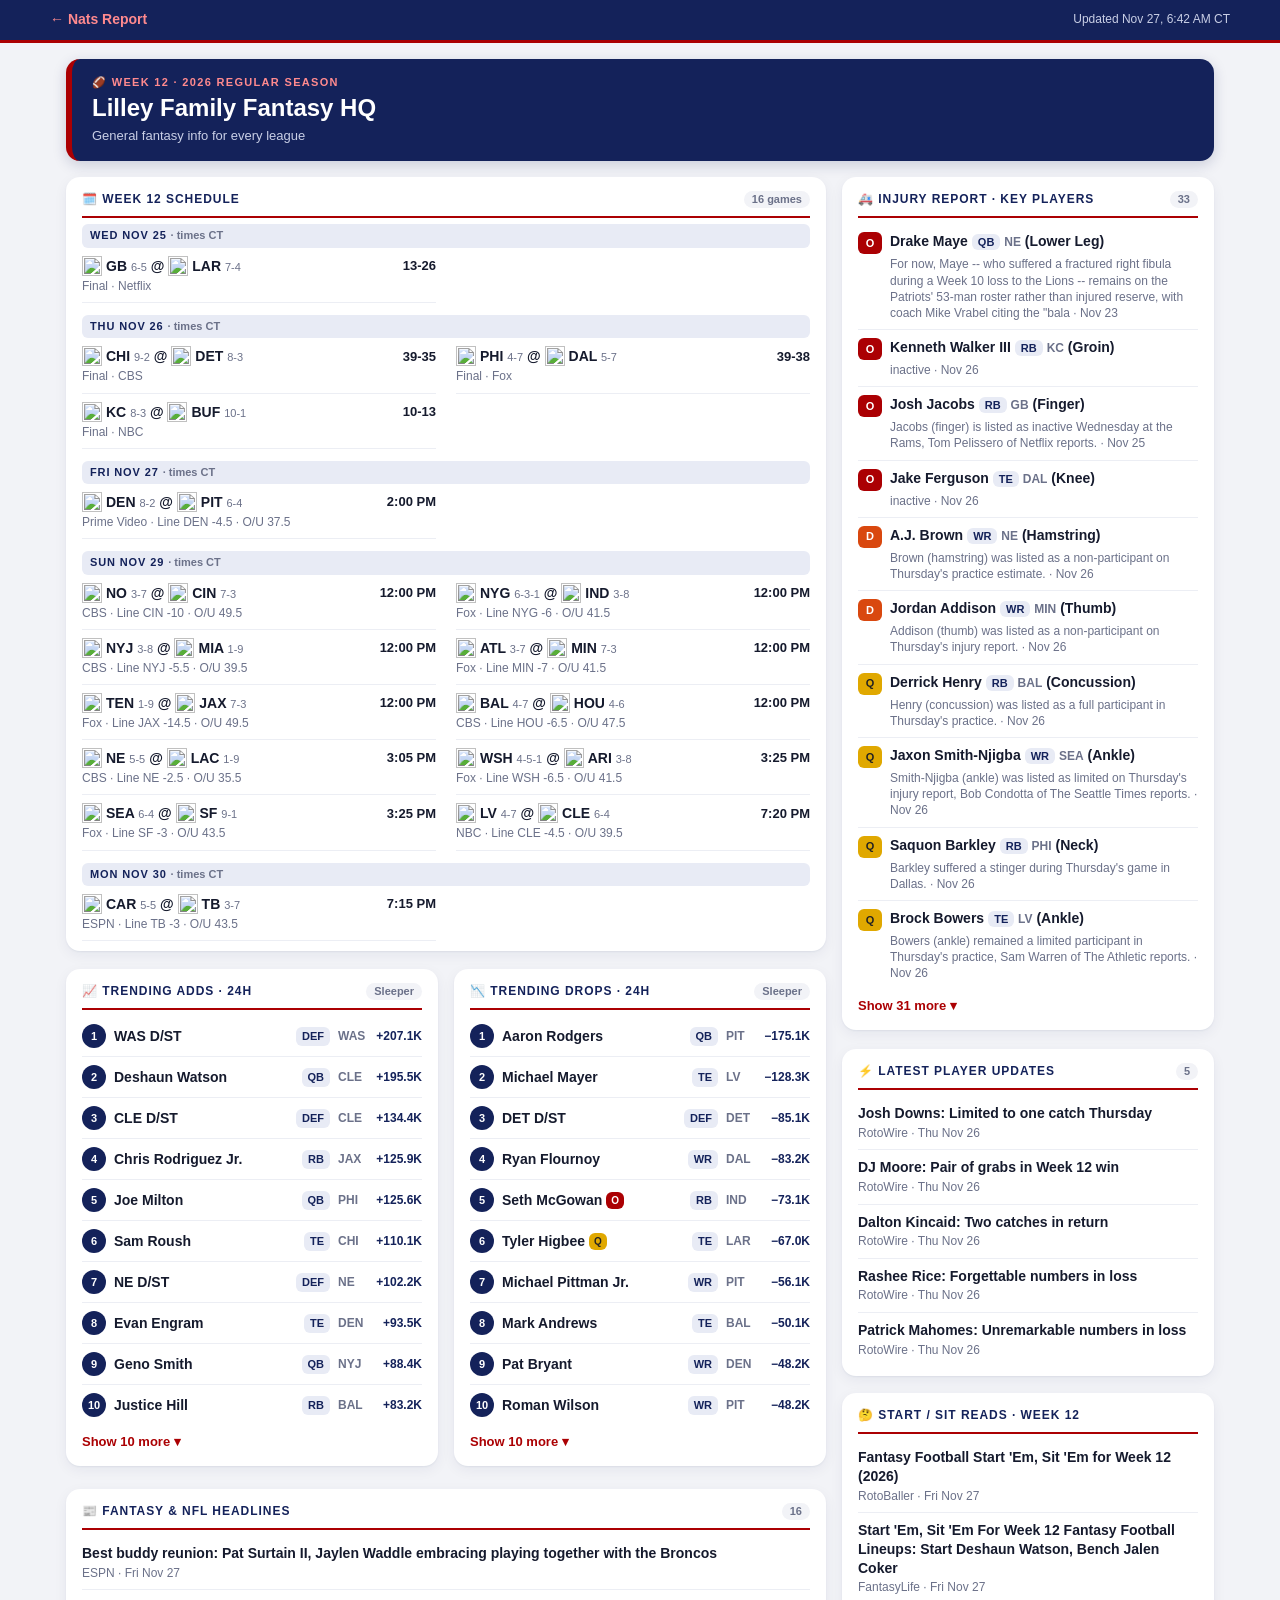
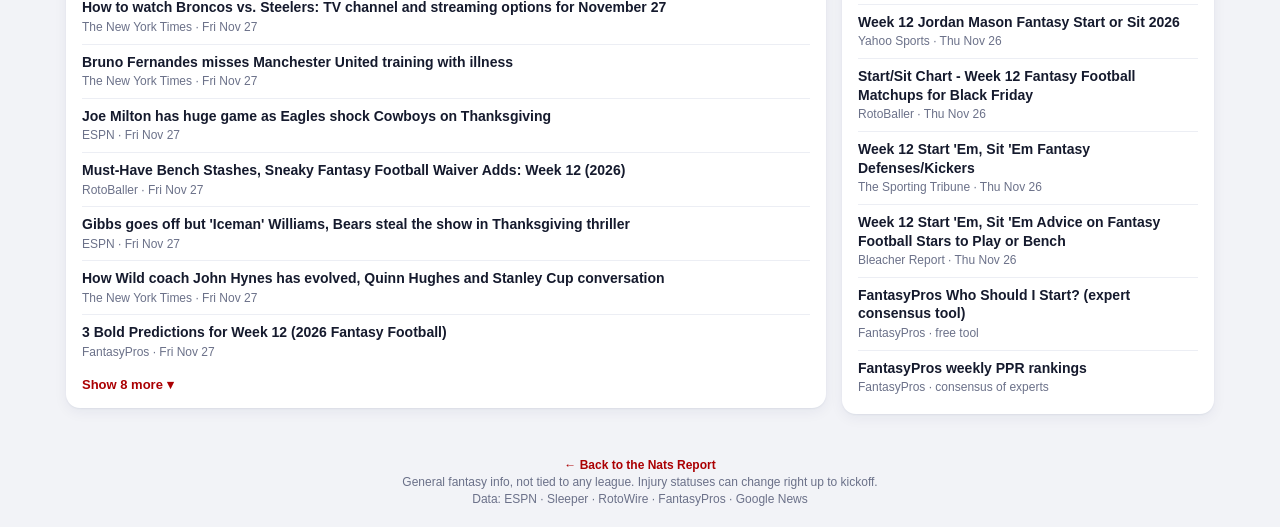
==== commit db303ee4: "Daily refresh 2026-11-27" ====
--- a/fantasy/index.html
+++ b/fantasy/index.html
@@ -29,8 +29,8 @@
 footer{text-align:center;color:var(--mute);font-size:12px;padding:16px 16px calc(env(safe-area-inset-bottom) + 20px)}footer a{color:var(--red);font-weight:700}
 @media(max-width:1000px){.grid{grid-template-columns:repeat(2,minmax(0,1fr))}}
 @media(max-width:700px){body{font-size:16px}.grid{grid-template-columns:1fr;gap:12px}.wide{grid-column:auto}main{padding-top:12px}.banner h1{font-size:21px}header p{font-size:11px}li{font-size:15px}.tile{padding:12px 14px 8px}}
-</style></head><body><header><div class="hd"><a href="../">← Nats Report</a><p>Updated Nov 27, 6:38 AM CT</p></div></header>
-<main><div class="banner"><small>🏈 Week 12 · 2026 Regular Season</small><h1>Lilley Family Fantasy HQ</h1><span class="bmeta">General fantasy info for every league</span></div><div class="grid"><section class="tile wide sched"><h3><span>🗓️ Week 12 Schedule</span><em>16 games</em></h3><div class="lvl">Wed Nov 25 <span>· times CT</span></div><ul><li><a class="game" href="https://www.espn.com/nfl/game/_/gameId/401873079/packers-rams"><span class="opp"><img class="lg" src="https://a.espncdn.com/i/teamlogos/nfl/500/scoreboard/gb.png" alt="">GB <small>6-5</small> @ <img class="lg" src="https://a.espncdn.com/i/teamlogos/nfl/500/scoreboard/lar.png" alt="">LAR <small>7-4</small></span><span class="sc">13-26</span></a><span class="meta">Final · Netflix</span></li></ul><div class="lvl">Thu Nov 26 <span>· times CT</span></div><ul><li><a class="game" href="https://www.espn.com/nfl/game/_/gameId/401873081/bears-lions"><span class="opp"><img class="lg" src="https://a.espncdn.com/i/teamlogos/nfl/500/scoreboard/chi.png" alt="">CHI <small>9-2</small> @ <img class="lg" src="https://a.espncdn.com/i/teamlogos/nfl/500/scoreboard/det.png" alt="">DET <small>8-3</small></span><span class="sc">39-35</span></a><span class="meta">Final · CBS</span></li><li><a class="game" href="https://www.espn.com/nfl/game/_/gameId/401873080/eagles-cowboys"><span class="opp"><img class="lg" src="https://a.espncdn.com/i/teamlogos/nfl/500/scoreboard/phi.png" alt="">PHI <small>4-7</small> @ <img class="lg" src="https://a.espncdn.com/i/teamlogos/nfl/500/scoreboard/dal.png" alt="">DAL <small>5-7</small></span><span class="sc">39-38</span></a><span class="meta">Final · Fox</span></li><li><a class="game" href="https://www.espn.com/nfl/game/_/gameId/401873082/chiefs-bills"><span class="opp"><img class="lg" src="https://a.espncdn.com/i/teamlogos/nfl/500/scoreboard/kc.png" alt="">KC <small>8-3</small> @ <img class="lg" src="https://a.espncdn.com/i/teamlogos/nfl/500/scoreboard/buf.png" alt="">BUF <small>10-1</small></span><span class="sc">10-13</span></a><span class="meta">Final · NBC</span></li></ul><div class="lvl">Fri Nov 27 <span>· times CT</span></div><ul><li><a class="game" href="https://www.espn.com/nfl/game/_/gameId/401873083/broncos-steelers"><span class="opp"><img class="lg" src="https://a.espncdn.com/i/teamlogos/nfl/500/scoreboard/den.png" alt="">DEN <small>8-2</small> @ <img class="lg" src="https://a.espncdn.com/i/teamlogos/nfl/500/scoreboard/pit.png" alt="">PIT <small>6-4</small></span><span class="sc">2:00 PM</span></a><span class="meta">Prime Video · Line DEN -4.5 · O/U 37.5</span></li></ul><div class="lvl">Sun Nov 29 <span>· times CT</span></div><ul><li><a class="game" href="https://www.espn.com/nfl/game/_/gameId/401873087/saints-bengals"><span class="opp"><img class="lg" src="https://a.espncdn.com/i/teamlogos/nfl/500/scoreboard/no.png" alt="">NO <small>3-7</small> @ <img class="lg" src="https://a.espncdn.com/i/teamlogos/nfl/500/scoreboard/cin.png" alt="">CIN <small>7-3</small></span><span class="sc">12:00 PM</span></a><span class="meta">CBS · Line CIN -10 · O/U 49.5</span></li><li><a class="game" href="https://www.espn.com/nfl/game/_/gameId/401873088/giants-colts"><span class="opp"><img class="lg" src="https://a.espncdn.com/i/teamlogos/nfl/500/scoreboard/nyg.png" alt="">NYG <small>6-3-1</small> @ <img class="lg" src="https://a.espncdn.com/i/teamlogos/nfl/500/scoreboard/ind.png" alt="">IND <small>3-8</small></span><span class="sc">12:00 PM</span></a><span class="meta">Fox · Line NYG -6 · O/U 41.5</span></li><li><a class="game" href="https://www.espn.com/nfl/game/_/gameId/401873089/jets-dolphins"><span class="opp"><img class="lg" src="https://a.espncdn.com/i/teamlogos/nfl/500/scoreboard/nyj.png" alt="">NYJ <small>3-8</small> @ <img class="lg" src="https://a.espncdn.com/i/teamlogos/nfl/500/scoreboard/mia.png" alt="">MIA <small>1-9</small></span><span class="sc">12:00 PM</span></a><span class="meta">CBS · Line NYJ -5.5 · O/U 39.5</span></li><li><a class="game" href="https://www.espn.com/nfl/game/_/gameId/401873084/falcons-vikings"><span class="opp"><img class="lg" src="https://a.espncdn.com/i/teamlogos/nfl/500/scoreboard/atl.png" alt="">ATL <small>3-7</small> @ <img class="lg" src="https://a.espncdn.com/i/teamlogos/nfl/500/scoreboard/min.png" alt="">MIN <small>7-3</small></span><span class="sc">12:00 PM</span></a><span class="meta">Fox · Line MIN -7 · O/U 41.5</span></li><li><a class="game" href="https://www.espn.com/nfl/game/_/gameId/401873090/titans-jaguars"><span class="opp"><img class="lg" src="https://a.espncdn.com/i/teamlogos/nfl/500/scoreboard/ten.png" alt="">TEN <small>1-9</small> @ <img class="lg" src="https://a.espncdn.com/i/teamlogos/nfl/500/scoreboard/jax.png" alt="">JAX <small>7-3</small></span><span class="sc">12:00 PM</span></a><span class="meta">Fox · Line JAX -14.5 · O/U 49.5</span></li><li><a class="game" href="https://www.espn.com/nfl/game/_/gameId/401873085/ravens-texans"><span class="opp"><img class="lg" src="https://a.espncdn.com/i/teamlogos/nfl/500/scoreboard/bal.png" alt="">BAL <small>4-7</small> @ <img class="lg" src="https://a.espncdn.com/i/teamlogos/nfl/500/scoreboard/hou.png" alt="">HOU <small>4-6</small></span><span class="sc">12:00 PM</span></a><span class="meta">CBS · Line HOU -6.5 · O/U 47.5</span></li><li><a class="game" href="https://www.espn.com/nfl/game/_/gameId/401873093/patriots-chargers"><span class="opp"><img class="lg" src="https://a.espncdn.com/i/teamlogos/nfl/500/scoreboard/ne.png" alt="">NE <small>5-5</small> @ <img class="lg" src="https://a.espncdn.com/i/teamlogos/nfl/500/scoreboard/lac.png" alt="">LAC <small>1-9</small></span><span class="sc">3:05 PM</span></a><span class="meta">CBS · Line NE -2.5 · O/U 35.5</span></li><li><a class="game" href="https://www.espn.com/nfl/game/_/gameId/401873092/commanders-cardinals"><span class="opp"><img class="lg" src="https://a.espncdn.com/i/teamlogos/nfl/500/scoreboard/wsh.png" alt="">WSH <small>4-5-1</small> @ <img class="lg" src="https://a.espncdn.com/i/teamlogos/nfl/500/scoreboard/ari.png" alt="">ARI <small>3-8</small></span><span class="sc">3:25 PM</span></a><span class="meta">Fox · Line WSH -6.5 · O/U 41.5</span></li><li><a class="game" href="https://www.espn.com/nfl/game/_/gameId/401873091/seahawks-49ers"><span class="opp"><img class="lg" src="https://a.espncdn.com/i/teamlogos/nfl/500/scoreboard/sea.png" alt="">SEA <small>6-4</small> @ <img class="lg" src="https://a.espncdn.com/i/teamlogos/nfl/500/scoreboard/sf.png" alt="">SF <small>9-1</small></span><span class="sc">3:25 PM</span></a><span class="meta">Fox · Line SF -3 · O/U 43.5</span></li><li><a class="game" href="https://www.espn.com/nfl/game/_/gameId/401873086/raiders-browns"><span class="opp"><img class="lg" src="https://a.espncdn.com/i/teamlogos/nfl/500/scoreboard/lv.png" alt="">LV <small>4-7</small> @ <img class="lg" src="https://a.espncdn.com/i/teamlogos/nfl/500/scoreboard/cle.png" alt="">CLE <small>6-4</small></span><span class="sc">7:20 PM</span></a><span class="meta">NBC · Line CLE -4.5 · O/U 39.5</span></li></ul><div class="lvl">Mon Nov 30 <span>· times CT</span></div><ul><li><a class="game" href="https://www.espn.com/nfl/game/_/gameId/401873094/panthers-buccaneers"><span class="opp"><img class="lg" src="https://a.espncdn.com/i/teamlogos/nfl/500/scoreboard/car.png" alt="">CAR <small>5-5</small> @ <img class="lg" src="https://a.espncdn.com/i/teamlogos/nfl/500/scoreboard/tb.png" alt="">TB <small>3-7</small></span><span class="sc">7:15 PM</span></a><span class="meta">ESPN · Line TB -3 · O/U 43.5</span></li></ul></section><section class="tile inj"><h3><span>🚑 Injury Report · Key Players</span><em>33</em></h3><ul><li><div class="ij"><span class="tag o">O</span><span class="nm"><a href="https://www.espn.com/nfl/player/_/id/4431452/drake-maye">Drake Maye</a><span class="pos">QB</span> <span class="tm2">NE</span> (Lower Leg)</span></div><span class="meta">For now, Maye -- who suffered a fractured right fibula during a Week 10 loss to the Lions -- remains on the Patriots&#x27; 53-man roster rather than injured reserve, with coach Mike Vrabel citing the &quot;bala · Nov 23</span></li><li><div class="ij"><span class="tag o">O</span><span class="nm"><a href="https://www.espn.com/nfl/player/_/id/4567048/kenneth-walker-iii">Kenneth Walker III</a><span class="pos">RB</span> <span class="tm2">KC</span> (Groin)</span></div><span class="meta">inactive · Nov 26</span></li><li><div class="ij"><span class="tag o">O</span><span class="nm"><a href="https://www.espn.com/nfl/player/_/id/4047365/josh-jacobs">Josh Jacobs</a><span class="pos">RB</span> <span class="tm2">GB</span> (Finger)</span></div><span class="meta">Jacobs (finger) is listed as inactive Wednesday at the Rams, Tom Pelissero of Netflix reports. · Nov 25</span></li><li><div class="ij"><span class="tag o">O</span><span class="nm"><a href="https://www.espn.com/nfl/player/_/id/4242355/jake-ferguson">Jake Ferguson</a><span class="pos">TE</span> <span class="tm2">DAL</span> (Knee)</span></div><span class="meta">inactive · Nov 26</span></li><li><div class="ij"><span class="tag d">D</span><span class="nm"><a href="https://www.espn.com/nfl/player/_/id/4047646/aj-brown">A.J. Brown</a><span class="pos">WR</span> <span class="tm2">NE</span> (Hamstring)</span></div><span class="meta">Brown (hamstring) was listed as a non-participant on Thursday&#x27;s practice estimate. · Nov 26</span></li><li><div class="ij"><span class="tag d">D</span><span class="nm"><a href="https://www.espn.com/nfl/player/_/id/4429205/jordan-addison">Jordan Addison</a><span class="pos">WR</span> <span class="tm2">MIN</span> (Thumb)</span></div><span class="meta">Addison (thumb) was listed as a non-participant on Thursday&#x27;s injury report. · Nov 26</span></li><li><div class="ij"><span class="tag q">Q</span><span class="nm"><a href="https://www.espn.com/nfl/player/_/id/3043078/derrick-henry">Derrick Henry</a><span class="pos">RB</span> <span class="tm2">BAL</span> (Concussion)</span></div><span class="meta">Henry (concussion) was listed as a full participant in Thursday&#x27;s practice. · Nov 26</span></li><li><div class="ij"><span class="tag q">Q</span><span class="nm"><a href="https://www.espn.com/nfl/player/_/id/4430878/jaxon-smith-njigba">Jaxon Smith-Njigba</a><span class="pos">WR</span> <span class="tm2">SEA</span> (Ankle)</span></div><span class="meta">Smith-Njigba (ankle) was listed as limited on Thursday&#x27;s injury report, Bob Condotta of The Seattle Times reports. · Nov 26</span></li><li><div class="ij"><span class="tag q">Q</span><span class="nm"><a href="https://www.espn.com/nfl/player/_/id/3929630/saquon-barkley">Saquon Barkley</a><span class="pos">RB</span> <span class="tm2">PHI</span> (Neck)</span></div><span class="meta">Barkley suffered a stinger during Thursday&#x27;s game in Dallas. · Nov 26</span></li><li><div class="ij"><span class="tag q">Q</span><span class="nm"><a href="https://www.espn.com/nfl/player/_/id/4432665/brock-bowers">Brock Bowers</a><span class="pos">TE</span> <span class="tm2">LV</span> (Ankle)</span></div><span class="meta">Bowers (ankle) remained a limited participant in Thursday&#x27;s practice, Sam Warren of The Athletic reports. · Nov 26</span></li></ul><details><summary>Show 31 more</summary><ul><li><div class="ij"><span class="tag q">Q</span><span class="nm"><a href="https://www.espn.com/nfl/player/_/id/4431611/caleb-williams">Caleb Williams</a><span class="pos">QB</span> <span class="tm2">CHI</span> (Abdomen)</span></div><span class="meta">Williams said after Thursday&#x27;s 39-35 win in Detroit that he&#x27;s &quot;fine&quot; and likely just has &quot;a bruise on his abdomen,&quot; Jason Lieser of the Chicago Sun-Times reports. · Nov 26</span></li><li><div class="ij"><span class="tag q">Q</span><span class="nm"><a href="https://www.espn.com/nfl/player/_/id/4241478/devonta-smith">DeVonta Smith</a><span class="pos">WR</span> <span class="tm2">PHI</span> (Back)</span></div><span class="meta">Smith (back) was seen limping badly in the locker room after Thursday&#x27;s 39-38 win over the Cowboys, Martin Frank of the Delaware News Journal reports. · Nov 26</span></li><li><div class="ij"><span class="tag q">Q</span><span class="nm"><a href="https://www.espn.com/nfl/player/_/id/4038941/justin-herbert">Justin Herbert</a><span class="pos">QB</span> <span class="tm2">LAC</span> (Concussion)</span></div><span class="meta">Herbert (concussion) was officially deemed a non-participant in Thursday&#x27;s practice. · Nov 26</span></li><li><div class="ij"><span class="tag q">Q</span><span class="nm"><a href="https://www.espn.com/nfl/player/_/id/4723086/colston-loveland">Colston Loveland</a><span class="pos">TE</span> <span class="tm2">CHI</span> (Knee)</span></div><span class="meta">Loveland (knee) has been ruled out from returning to Thursday&#x27;s game in Detroit. · Nov 26</span></li><li><div class="ij"><span class="tag q">Q</span><span class="nm"><a href="https://www.espn.com/nfl/player/_/id/4685472/tetairoa-mcmillan">Tetairoa McMillan</a><span class="pos">WR</span> <span class="tm2">CAR</span> (Foot)</span></div><span class="meta">McMillan (foot) was listed as a DNP on Thursday&#x27;s practice estimate, Mike Kaye of ESPN.com reports. · Nov 26</span></li><li><div class="ij"><span class="tag q">Q</span><span class="nm"><a href="https://www.espn.com/nfl/player/_/id/4882093/bhayshul-tuten">Bhayshul Tuten</a><span class="pos">RB</span> <span class="tm2">JAX</span> (Ankle)</span></div><span class="meta">Tuten (ankle/foot) didn&#x27;t practice Thursday, Ryan O&#x27;Halloran of The Florida Times-Union reports. · Nov 26</span></li><li><div class="ij"><span class="tag q">Q</span><span class="nm"><a href="https://www.espn.com/nfl/player/_/id/4361741/brock-purdy">Brock Purdy</a><span class="pos">QB</span> <span class="tm2">SF</span> (Ankle)</span></div><span class="meta">Purdy (ankle) was listed as a non-participant on Thursday&#x27;s injury report, Eric Branch of the San Francisco Chronicle reports. · Nov 26</span></li><li><div class="ij"><span class="tag q">Q</span><span class="nm"><a href="https://www.espn.com/nfl/player/_/id/16737/mike-evans">Mike Evans</a><span class="pos">WR</span> <span class="tm2">SF</span> (Achilles)</span></div><span class="meta">Evans (Achilles) was listed as limited on Thursday&#x27;s practice report, Matt Maiocco of NBC Sports Bay Area reports. · Nov 26</span></li><li><div class="ij"><span class="tag q">Q</span><span class="nm"><a href="https://www.espn.com/nfl/player/_/id/4248528/christian-watson">Christian Watson</a><span class="pos">WR</span> <span class="tm2">GB</span> (Concussion)</span></div><span class="meta">Watson (concussion) has been ruled out for the rest of Wednesday&#x27;s game against the Rams. · Nov 25</span></li><li><div class="ij"><span class="tag q">Q</span><span class="nm"><a href="https://www.espn.com/nfl/player/_/id/4432620/parker-washington">Parker Washington</a><span class="pos">WR</span> <span class="tm2">JAX</span> (Shoulder)</span></div><span class="meta">Washington (shoulder) was listed as a limited participant in Thursday&#x27;s practice, Ryan O&#x27;Halloran of The Florida Times-Union reports. · Nov 26</span></li><li><div class="ij"><span class="tag q">Q</span><span class="nm"><a href="https://www.espn.com/nfl/player/_/id/3916433/jakobi-meyers">Jakobi Meyers</a><span class="pos">WR</span> <span class="tm2">JAX</span> (Ankle)</span></div><span class="meta">Meyers was a limited participant in Wednesday&#x27;s practice due to an ankle injury. · Nov 25</span></li><li><div class="ij"><span class="tag q">Q</span><span class="nm"><a href="https://www.espn.com/nfl/player/_/id/3917315/kyler-murray">Kyler Murray</a><span class="pos">QB</span> <span class="tm2">MIN</span> (Hamstring)</span></div><span class="meta">Murray (hamstring) was listed as limited on Thursday&#x27;s injury report. · Nov 26</span></li><li><div class="ij"><span class="tag q">Q</span><span class="nm"><a href="https://www.espn.com/nfl/player/_/id/3121023/dallas-goedert">Dallas Goedert</a><span class="pos">TE</span> <span class="tm2">PHI</span> (Shoulder)</span></div><span class="meta">Goedert (shoulder) had his right arm in a sling following Thursday&#x27;s 39-38 victory over the Cowboys, Jimmy Kempski of PhillyVoice.com reports. · Nov 26</span></li><li><div class="ij"><span class="tag q">Q</span><span class="nm"><a href="https://www.espn.com/nfl/player/_/id/3117256/dalton-schultz">Dalton Schultz</a><span class="pos">TE</span> <span class="tm2">HOU</span> (Illness)</span></div><span class="meta">Schultz (illness) was a limited participant in Thursday&#x27;s practice. · Nov 26</span></li><li><div class="ij"><span class="tag q">Q</span><span class="nm"><a href="https://www.espn.com/nfl/player/_/id/3929645/juwan-johnson">Juwan Johnson</a><span class="pos">TE</span> <span class="tm2">NO</span> (Hamstring)</span></div><span class="meta">Coach Kellen Moore said Thursday that Johnson (hamstring/wrist) is considered day-to-day ahead of Sunday&#x27;s game against the Bengals, Katherine Terrell of ESPN.com reports. · Nov 26</span></li><li><div class="ij"><span class="tag q">Q</span><span class="nm"><a href="https://www.espn.com/nfl/player/_/id/4429059/woody-marks">Woody Marks</a><span class="pos">RB</span> <span class="tm2">HOU</span> (Concussion)</span></div><span class="meta">Marks (concussion) was listed as a full participant in Wednesday&#x27;s practice. · Nov 25</span></li><li><div class="ij"><span class="tag q">Q</span><span class="nm"><a href="https://www.espn.com/nfl/player/_/id/4361050/isaiah-likely">Isaiah Likely</a><span class="pos">TE</span> <span class="tm2">NYG</span> (Groin)</span></div><span class="meta">Likely (groin) was listed as limited on Thursday&#x27;s practice report, Dan Salomone of the Giants&#x27; official site reports. · Nov 26</span></li><li><div class="ij"><span class="tag q">Q</span><span class="nm"><a href="https://www.espn.com/nfl/player/_/id/3123076/david-njoku">David Njoku</a><span class="pos">TE</span> <span class="tm2">LAC</span> (Shoulder)</span></div><span class="meta">Njoku (shoulder) was listed as a non-participant in Thursday&#x27;s practice. · Nov 26</span></li><li><div class="ij"><span class="tag q">Q</span><span class="nm"><a href="https://www.espn.com/nfl/player/_/id/4596334/keaton-mitchell">Keaton Mitchell</a><span class="pos">RB</span> <span class="tm2">LAC</span> (Knee)</span></div><span class="meta">Mitchell (knee) did not practice Wednesday. · Nov 25</span></li><li><div class="ij"><span class="tag q">Q</span><span class="nm"><a href="https://www.espn.com/nfl/player/_/id/4723820/omar-cooper-jr">Omar Cooper Jr.</a><span class="pos">WR</span> <span class="tm2">NYJ</span> (Ankle)</span></div><span class="meta">Cooper (ankle/groin) was listed as a non-participant in practice Thursday. · Nov 26</span></li><li><div class="ij"><span class="tag q">Q</span><span class="nm"><a href="https://www.espn.com/nfl/player/_/id/4832800/denzel-boston">Denzel Boston</a><span class="pos">WR</span> <span class="tm2">CLE</span> (Quadriceps)</span></div><span class="meta">Boston (quadriceps) was listed as a non-participant on Thursday&#x27;s practice estimate, Sam Warren of The Athleticreports. · Nov 26</span></li><li><div class="ij"><span class="tag q">Q</span><span class="nm"><a href="https://www.espn.com/nfl/player/_/id/4429022/kayshon-boutte">Kayshon Boutte</a><span class="pos">WR</span> <span class="tm2">HOU</span> (Hip)</span></div><span class="meta">Boutte (hip) did not participate in Thursday&#x27;s practice session. · Nov 26</span></li><li><div class="ij"><span class="tag q">Q</span><span class="nm"><a href="https://www.espn.com/nfl/player/_/id/4870612/zachariah-branch">Zachariah Branch</a><span class="pos">WR</span> <span class="tm2">ATL</span> (Hamstring)</span></div><span class="meta">Branch (hamstring) didn&#x27;t participate in Wednesday&#x27;s practice, Will McFadden of the Falcons&#x27; official site reports. · Nov 25</span></li><li><div class="ij"><span class="tag ir">IR</span><span class="nm"><a href="https://www.espn.com/nfl/player/_/id/4870808/jeremiyah-love">Jeremiyah Love</a><span class="pos">RB</span> <span class="tm2">ARI</span> (Ankle)</span></div><span class="meta">Head coach Mike LaFleur said Wednesday that the Cardinals will evaluate Love (ankle) again Monday to hone in on a return date for the running back, Bo Brack of GoPHNX.com reports. · Nov 25</span></li><li><div class="ij"><span class="tag ir">IR</span><span class="nm"><a href="https://www.espn.com/nfl/player/_/id/4678008/jonathon-brooks">Jonathon Brooks</a><span class="pos">RB</span> <span class="tm2">CAR</span> (Groin)</span></div><span class="meta">Brooks (groin) was estimated as a full practice participant on Thursday&#x27;s report, Mike Kaye of ESPN.com reports. · Nov 26</span></li><li><div class="ij"><span class="tag ir">IR</span><span class="nm"><a href="https://www.espn.com/nfl/player/_/id/4360078/alec-pierce">Alec Pierce</a><span class="pos">WR</span> <span class="tm2">IND</span> (Heel)</span></div><span class="meta">When addressing the press Wednesday, Pierce (heel) noted that the offseason procedure he underwent this past March was done because he was dealing with heel pain that impacted his Achilles, Kevin Bowe · Nov 25</span></li><li><div class="ij"><span class="tag ir">IR</span><span class="nm"><a href="https://www.espn.com/nfl/player/_/id/4710714/dezhaun-stribling">De&#x27;Zhaun Stribling</a><span class="pos">WR</span> <span class="tm2">SF</span> (Ankle)</span></div><span class="meta">San Francisco head coach Kyle Shanahan said Wednesday that Stribling (ankle) is likely at least &quot;a couple weeks away&quot; from returning to practice, Harrison Rich of the San Francisco Chronicle reports.  · Nov 25</span></li><li><div class="ij"><span class="tag ir">IR</span><span class="nm"><a href="https://www.espn.com/nfl/player/_/id/4361432/romeo-doubs">Romeo Doubs</a><span class="pos">WR</span> <span class="tm2">NE</span> (Shoulder)</span></div><span class="meta">Doubs (shoulder) was listed as a limited practice participant on Thursday&#x27;s estimated report. · Nov 26</span></li><li><div class="ij"><span class="tag ir">IR</span><span class="nm"><a href="https://www.espn.com/nfl/player/_/id/4242512/malik-willis">Malik Willis</a><span class="pos">QB</span> <span class="tm2">MIA</span> (Abdomen)</span></div><span class="meta">Head coach Jeff Hafley said Monday that, at this time, surgery to address Willis&#x27; groin/core injury is not foreseen, Joe Schad of The Palm Beach Post reports. · Nov 23</span></li><li><div class="ij"><span class="tag ir">IR</span><span class="nm"><a href="https://www.espn.com/nfl/player/_/id/4570037/terrance-ferguson">Terrance Ferguson</a><span class="pos">TE</span> <span class="tm2">LAR</span> (Ankle)</span></div><span class="meta">Rams head coach Sean McVay said Monday that Ferguson (hamstring) won&#x27;t be activated from injured reserve this season and will require surgery to address the ankle injury he aggravated in Week 3, Stu J · Nov 23</span></li><li><div class="ij"><span class="tag ir">IR</span><span class="nm"><a href="https://www.espn.com/nfl/player/_/id/4430834/jalen-mcmillan">Jalen McMillan</a><span class="pos">WR</span> <span class="tm2">TB</span> (Knee - PCL)</span></div><span class="meta">McMillan (knee) was a full participant in Thursday&#x27;s practice. · Nov 26</span></li></ul></details></section><section class="tile "><h3><span>📈 Trending Adds · 24h</span><em>Sleeper</em></h3><ul><li><div class="pros"><span class="rk">1</span><span class="nm">WAS D/ST</span><span class="pos">DEF</span><span class="tm2">WAS</span><b class="cnt">+207.0K</b></div></li><li><div class="pros"><span class="rk">2</span><span class="nm">Deshaun Watson</span><span class="pos">QB</span><span class="tm2">CLE</span><b class="cnt">+195.2K</b></div></li><li><div class="pros"><span class="rk">3</span><span class="nm">CLE D/ST</span><span class="pos">DEF</span><span class="tm2">CLE</span><b class="cnt">+134.2K</b></div></li><li><div class="pros"><span class="rk">4</span><span class="nm">Chris Rodriguez Jr.</span><span class="pos">RB</span><span class="tm2">JAX</span><b class="cnt">+125.7K</b></div></li><li><div class="pros"><span class="rk">5</span><span class="nm">Joe Milton</span><span class="pos">QB</span><span class="tm2">PHI</span><b class="cnt">+125.1K</b></div></li><li><div class="pros"><span class="rk">6</span><span class="nm">Sam Roush</span><span class="pos">TE</span><span class="tm2">CHI</span><b class="cnt">+109.6K</b></div></li><li><div class="pros"><span class="rk">7</span><span class="nm">NE D/ST</span><span class="pos">DEF</span><span class="tm2">NE</span><b class="cnt">+102.2K</b></div></li><li><div class="pros"><span class="rk">8</span><span class="nm">Evan Engram</span><span class="pos">TE</span><span class="tm2">DEN</span><b class="cnt">+93.3K</b></div></li><li><div class="pros"><span class="rk">9</span><span class="nm">Geno Smith</span><span class="pos">QB</span><span class="tm2">NYJ</span><b class="cnt">+88.2K</b></div></li><li><div class="pros"><span class="rk">10</span><span class="nm">Justice Hill</span><span class="pos">RB</span><span class="tm2">BAL</span><b class="cnt">+83.1K</b></div></li></ul><details><summary>Show 10 more</summary><ul><li><div class="pros"><span class="rk">11</span><span class="nm">Chimere Dike</span><span class="pos">WR</span><span class="tm2">TEN</span><b class="cnt">+75.4K</b></div></li><li><div class="pros"><span class="rk">12</span><span class="nm">Samaje Perine</span><span class="pos">RB</span><span class="tm2">CIN</span><b class="cnt">+72.8K</b></div></li><li><div class="pros"><span class="rk">13</span><span class="nm">Konata Mumpfield</span><span class="pos">WR</span><span class="tm2">LAR</span><b class="cnt">+60.2K</b></div></li><li><div class="pros"><span class="rk">14</span><span class="nm">Fernando Mendoza</span><span class="pos">QB</span><span class="tm2">LV</span><b class="cnt">+59.8K</b></div></li><li><div class="pros"><span class="rk">15</span><span class="nm">NYG D/ST</span><span class="pos">DEF</span><span class="tm2">NYG</span><b class="cnt">+57.0K</b></div></li><li><div class="pros"><span class="rk">16</span><span class="nm">Darren Waller <span class="tag q sm">Q</span></span><span class="pos">TE</span><span class="tm2">CAR</span><b class="cnt">+52.9K</b></div></li><li><div class="pros"><span class="rk">17</span><span class="nm">Ted Hurst III</span><span class="pos">WR</span><span class="tm2">TB</span><b class="cnt">+49.7K</b></div></li><li><div class="pros"><span class="rk">18</span><span class="nm">Brenton Strange</span><span class="pos">TE</span><span class="tm2">JAX</span><b class="cnt">+49.6K</b></div></li><li><div class="pros"><span class="rk">19</span><span class="nm">Jason Sanders</span><span class="pos">K</span><span class="tm2">NYJ</span><b class="cnt">+43.2K</b></div></li><li><div class="pros"><span class="rk">20</span><span class="nm">J.J. McCarthy</span><span class="pos">QB</span><span class="tm2">NYG</span><b class="cnt">+43.0K</b></div></li></ul></details></section><section class="tile "><h3><span>📉 Trending Drops · 24h</span><em>Sleeper</em></h3><ul><li><div class="pros"><span class="rk">1</span><span class="nm">Aaron Rodgers</span><span class="pos">QB</span><span class="tm2">PIT</span><b class="cnt">−174.9K</b></div></li><li><div class="pros"><span class="rk">2</span><span class="nm">Michael Mayer</span><span class="pos">TE</span><span class="tm2">LV</span><b class="cnt">−128.0K</b></div></li><li><div class="pros"><span class="rk">3</span><span class="nm">DET D/ST</span><span class="pos">DEF</span><span class="tm2">DET</span><b class="cnt">−85.1K</b></div></li><li><div class="pros"><span class="rk">4</span><span class="nm">Ryan Flournoy</span><span class="pos">WR</span><span class="tm2">DAL</span><b class="cnt">−83.0K</b></div></li><li><div class="pros"><span class="rk">5</span><span class="nm">Seth McGowan <span class="tag o sm">O</span></span><span class="pos">RB</span><span class="tm2">IND</span><b class="cnt">−72.9K</b></div></li><li><div class="pros"><span class="rk">6</span><span class="nm">Tyler Higbee <span class="tag q sm">Q</span></span><span class="pos">TE</span><span class="tm2">LAR</span><b class="cnt">−66.9K</b></div></li><li><div class="pros"><span class="rk">7</span><span class="nm">Michael Pittman Jr.</span><span class="pos">WR</span><span class="tm2">PIT</span><b class="cnt">−56.0K</b></div></li><li><div class="pros"><span class="rk">8</span><span class="nm">Mark Andrews</span><span class="pos">TE</span><span class="tm2">BAL</span><b class="cnt">−50.0K</b></div></li><li><div class="pros"><span class="rk">9</span><span class="nm">Pat Bryant</span><span class="pos">WR</span><span class="tm2">DEN</span><b class="cnt">−48.0K</b></div></li><li><div class="pros"><span class="rk">10</span><span class="nm">Roman Wilson</span><span class="pos">WR</span><span class="tm2">PIT</span><b class="cnt">−48.0K</b></div></li></ul><details><summary>Show 10 more</summary><ul><li><div class="pros"><span class="rk">11</span><span class="nm">Devin Singletary</span><span class="pos">RB</span><span class="tm2">NYG</span><b class="cnt">−47.7K</b></div></li><li><div class="pros"><span class="rk">12</span><span class="nm">Tank Dell</span><span class="pos">WR</span><span class="tm2">HOU</span><b class="cnt">−42.7K</b></div></li><li><div class="pros"><span class="rk">13</span><span class="nm">Elic Ayomanor</span><span class="pos">WR</span><span class="tm2">TEN</span><b class="cnt">−42.1K</b></div></li><li><div class="pros"><span class="rk">14</span><span class="nm">Darren Waller <span class="tag q sm">Q</span></span><span class="pos">TE</span><span class="tm2">CAR</span><b class="cnt">−39.7K</b></div></li><li><div class="pros"><span class="rk">15</span><span class="nm">Adonai Mitchell</span><span class="pos">WR</span><span class="tm2">NYJ</span><b class="cnt">−38.5K</b></div></li><li><div class="pros"><span class="rk">16</span><span class="nm">Xavier Hutchinson</span><span class="pos">WR</span><span class="tm2">HOU</span><b class="cnt">−37.1K</b></div></li><li><div class="pros"><span class="rk">17</span><span class="nm">Keon Coleman</span><span class="pos">WR</span><span class="tm2">BUF</span><b class="cnt">−36.3K</b></div></li><li><div class="pros"><span class="rk">18</span><span class="nm">Puka Nacua</span><span class="pos">WR</span><span class="tm2">LAR</span><b class="cnt">−35.8K</b></div></li><li><div class="pros"><span class="rk">19</span><span class="nm">Courtland Sutton</span><span class="pos">WR</span><span class="tm2">DEN</span><b class="cnt">−35.0K</b></div></li><li><div class="pros"><span class="rk">20</span><span class="nm">Bo Nix</span><span class="pos">QB</span><span class="tm2">DEN</span><b class="cnt">−34.9K</b></div></li></ul></details></section><section class="tile wide news"><h3><span>📰 Fantasy &amp; NFL Headlines</span><em>10</em></h3><ul><li><a href="https://news.google.com/rss/articles/[base64]?oc=5">How to watch Broncos vs. Steelers: TV channel and streaming options for November 27</a><span class="meta">The New York Times · Fri Nov 27</span></li><li><a href="https://news.google.com/rss/articles/[base64]?oc=5">Bruno Fernandes misses Manchester United training with illness</a><span class="meta">The New York Times · Fri Nov 27</span></li><li><a href="https://news.google.com/rss/articles/[base64]?oc=5">Must-Have Bench Stashes, Sneaky Fantasy Football Waiver Adds: Week 12 (2026)</a><span class="meta">RotoBaller · Fri Nov 27</span></li><li><a href="https://news.google.com/rss/articles/[base64]?oc=5">How Wild coach John Hynes has evolved, Quinn Hughes and Stanley Cup conversation</a><span class="meta">The New York Times · Fri Nov 27</span></li><li><a href="https://news.google.com/rss/articles/[base64]?oc=5">3 Bold Predictions for Week 12 (2026 Fantasy Football)</a><span class="meta">FantasyPros · Fri Nov 27</span></li><li><a href="https://news.google.com/rss/articles/[base64]?oc=5">Crystal Palace 2027 Transfer DealSheet: Will a centre-half come in? Is it farewell Ismaila Sarr?</a><span class="meta">The New York Times · Fri Nov 27</span></li><li><a href="https://news.google.com/rss/articles/[base64]?oc=5">Brighton 2027 Transfer DealSheet: Will there be more investment signings mid-season?</a><span class="meta">The New York Times · Fri Nov 27</span></li><li><a href="https://www.fantasypros.com/2026/11/fantasy-football-week-12-rankings-2026/">Fantasy Football Week 12 Rankings (2026)</a><span class="meta">FantasyPros · Fri Nov 27</span></li></ul><details><summary>Show 2 more</summary><ul><li><a href="https://www.fantasypros.com/2026/11/fantasy-football-week-12-start-sit-advice-sleepers-busts-2026/">Fantasy Football Week 12 Start/Sit Advice: Sleepers &amp; Busts (2026)</a><span class="meta">FantasyPros · Thu Nov 26</span></li><li><a href="https://www.fantasypros.com/2026/11/the-primer-week-12-edition-2026-fantasy-football/">The Primer: Week 12 Edition (2026 Fantasy Football)</a><span class="meta">FantasyPros · Thu Nov 26</span></li></ul></details></section><section class="tile "><h3><span>⚡ Latest Player Updates</span><em>5</em></h3><ul><li><a href="https://www.rotowire.com//football/player/josh-downs-16689">Josh Downs: Limited to one catch Thursday</a><span class="meta">RotoWire · Thu Nov 26</span></li><li><a href="https://www.rotowire.com//football/player/dj-moore-12477">DJ Moore: Pair of grabs in Week 12 win</a><span class="meta">RotoWire · Thu Nov 26</span></li><li><a href="https://www.rotowire.com//football/player/dalton-kincaid-16697">Dalton Kincaid: Two catches in return</a><span class="meta">RotoWire · Thu Nov 26</span></li><li><a href="https://www.rotowire.com//football/player/rashee-rice-16963">Rashee Rice: Forgettable numbers in loss</a><span class="meta">RotoWire · Thu Nov 26</span></li><li><a href="https://www.rotowire.com//football/player/patrick-mahomes-11839">Patrick Mahomes: Unremarkable numbers in loss</a><span class="meta">RotoWire · Thu Nov 26</span></li></ul></section><section class="tile "><h3><span>🤔 Start / Sit Reads · Week 12</span></h3><ul><li><a href="https://news.google.com/rss/articles/CBMijAFBVV95cUxNZENoa3J6UXZFdTFUV1hUa2xkZ0FqTWtZLTFhbTljUEtOdnNUYTB6cExPOXd0RnNtQkd0MTQtcnlSbjlEMzhQNk5GczZCRG1QRHlSbGhOSmVaNW15WjBMaE5wU3pfNFRYVmhNbGVyRzdzc2RiZFp4ZTFHajM4aWFkZ2Ezc1o3YVJEMW53bA?oc=5">Fantasy Football Start &#x27;Em, Sit &#x27;Em for Week 12 (2026)</a><span class="meta">RotoBaller · Fri Nov 27</span></li><li><a href="https://news.google.com/rss/articles/[base64]?oc=5">Start/Sit Chart - Week 12 Fantasy Football Matchups for Black Friday</a><span class="meta">RotoBaller · Thu Nov 26</span></li><li><a href="https://news.google.com/rss/articles/[base64]?oc=5">Week 12 Start &#x27;Em, Sit &#x27;Em Fantasy Defenses/Kickers</a><span class="meta">The Sporting Tribune · Thu Nov 26</span></li><li><a href="https://news.google.com/rss/articles/[base64]?oc=5">Week 12 Start &#x27;Em, Sit &#x27;Em Advice on Fantasy Football Stars to Play or Bench</a><span class="meta">Bleacher Report · Thu Nov 26</span></li><li><a href="https://news.google.com/rss/articles/[base64]?oc=5">Fantasy Football Rankings: Hayden Winks&#x27; QB/TE/DEF/K Blueprint for Week 12</a><span class="meta">Yahoo Sports · Thu Nov 26</span></li><li><a href="https://news.google.com/rss/articles/[base64]?oc=5">Fantasy football rankings Week 12: Dave Richard&#x27;s tough start/sit calls clear up your toughest flex decisions</a><span class="meta">CBS Sports · Thu Nov 26</span></li><li><a href="https://www.fantasypros.com/nfl/start/">FantasyPros Who Should I Start? (expert consensus tool)</a><span class="meta">FantasyPros · free tool</span></li><li><a href="https://www.fantasypros.com/nfl/rankings/ppr-cheatsheets.php">FantasyPros weekly PPR rankings</a><span class="meta">FantasyPros · consensus of experts</span></li></ul></section></div></main>
+</style></head><body><header><div class="hd"><a href="../">← Nats Report</a><p>Updated Nov 27, 6:42 AM CT</p></div></header>
+<main><div class="banner"><small>🏈 Week 12 · 2026 Regular Season</small><h1>Lilley Family Fantasy HQ</h1><span class="bmeta">General fantasy info for every league</span></div><div class="grid"><section class="tile wide sched"><h3><span>🗓️ Week 12 Schedule</span><em>16 games</em></h3><div class="lvl">Wed Nov 25 <span>· times CT</span></div><ul><li><a class="game" href="https://www.espn.com/nfl/game/_/gameId/401873079/packers-rams"><span class="opp"><img class="lg" src="https://a.espncdn.com/i/teamlogos/nfl/500/scoreboard/gb.png" alt="">GB <small>6-5</small> @ <img class="lg" src="https://a.espncdn.com/i/teamlogos/nfl/500/scoreboard/lar.png" alt="">LAR <small>7-4</small></span><span class="sc">13-26</span></a><span class="meta">Final · Netflix</span></li></ul><div class="lvl">Thu Nov 26 <span>· times CT</span></div><ul><li><a class="game" href="https://www.espn.com/nfl/game/_/gameId/401873081/bears-lions"><span class="opp"><img class="lg" src="https://a.espncdn.com/i/teamlogos/nfl/500/scoreboard/chi.png" alt="">CHI <small>9-2</small> @ <img class="lg" src="https://a.espncdn.com/i/teamlogos/nfl/500/scoreboard/det.png" alt="">DET <small>8-3</small></span><span class="sc">39-35</span></a><span class="meta">Final · CBS</span></li><li><a class="game" href="https://www.espn.com/nfl/game/_/gameId/401873080/eagles-cowboys"><span class="opp"><img class="lg" src="https://a.espncdn.com/i/teamlogos/nfl/500/scoreboard/phi.png" alt="">PHI <small>4-7</small> @ <img class="lg" src="https://a.espncdn.com/i/teamlogos/nfl/500/scoreboard/dal.png" alt="">DAL <small>5-7</small></span><span class="sc">39-38</span></a><span class="meta">Final · Fox</span></li><li><a class="game" href="https://www.espn.com/nfl/game/_/gameId/401873082/chiefs-bills"><span class="opp"><img class="lg" src="https://a.espncdn.com/i/teamlogos/nfl/500/scoreboard/kc.png" alt="">KC <small>8-3</small> @ <img class="lg" src="https://a.espncdn.com/i/teamlogos/nfl/500/scoreboard/buf.png" alt="">BUF <small>10-1</small></span><span class="sc">10-13</span></a><span class="meta">Final · NBC</span></li></ul><div class="lvl">Fri Nov 27 <span>· times CT</span></div><ul><li><a class="game" href="https://www.espn.com/nfl/game/_/gameId/401873083/broncos-steelers"><span class="opp"><img class="lg" src="https://a.espncdn.com/i/teamlogos/nfl/500/scoreboard/den.png" alt="">DEN <small>8-2</small> @ <img class="lg" src="https://a.espncdn.com/i/teamlogos/nfl/500/scoreboard/pit.png" alt="">PIT <small>6-4</small></span><span class="sc">2:00 PM</span></a><span class="meta">Prime Video · Line DEN -4.5 · O/U 37.5</span></li></ul><div class="lvl">Sun Nov 29 <span>· times CT</span></div><ul><li><a class="game" href="https://www.espn.com/nfl/game/_/gameId/401873087/saints-bengals"><span class="opp"><img class="lg" src="https://a.espncdn.com/i/teamlogos/nfl/500/scoreboard/no.png" alt="">NO <small>3-7</small> @ <img class="lg" src="https://a.espncdn.com/i/teamlogos/nfl/500/scoreboard/cin.png" alt="">CIN <small>7-3</small></span><span class="sc">12:00 PM</span></a><span class="meta">CBS · Line CIN -10 · O/U 49.5</span></li><li><a class="game" href="https://www.espn.com/nfl/game/_/gameId/401873088/giants-colts"><span class="opp"><img class="lg" src="https://a.espncdn.com/i/teamlogos/nfl/500/scoreboard/nyg.png" alt="">NYG <small>6-3-1</small> @ <img class="lg" src="https://a.espncdn.com/i/teamlogos/nfl/500/scoreboard/ind.png" alt="">IND <small>3-8</small></span><span class="sc">12:00 PM</span></a><span class="meta">Fox · Line NYG -6 · O/U 41.5</span></li><li><a class="game" href="https://www.espn.com/nfl/game/_/gameId/401873089/jets-dolphins"><span class="opp"><img class="lg" src="https://a.espncdn.com/i/teamlogos/nfl/500/scoreboard/nyj.png" alt="">NYJ <small>3-8</small> @ <img class="lg" src="https://a.espncdn.com/i/teamlogos/nfl/500/scoreboard/mia.png" alt="">MIA <small>1-9</small></span><span class="sc">12:00 PM</span></a><span class="meta">CBS · Line NYJ -5.5 · O/U 39.5</span></li><li><a class="game" href="https://www.espn.com/nfl/game/_/gameId/401873084/falcons-vikings"><span class="opp"><img class="lg" src="https://a.espncdn.com/i/teamlogos/nfl/500/scoreboard/atl.png" alt="">ATL <small>3-7</small> @ <img class="lg" src="https://a.espncdn.com/i/teamlogos/nfl/500/scoreboard/min.png" alt="">MIN <small>7-3</small></span><span class="sc">12:00 PM</span></a><span class="meta">Fox · Line MIN -7 · O/U 41.5</span></li><li><a class="game" href="https://www.espn.com/nfl/game/_/gameId/401873090/titans-jaguars"><span class="opp"><img class="lg" src="https://a.espncdn.com/i/teamlogos/nfl/500/scoreboard/ten.png" alt="">TEN <small>1-9</small> @ <img class="lg" src="https://a.espncdn.com/i/teamlogos/nfl/500/scoreboard/jax.png" alt="">JAX <small>7-3</small></span><span class="sc">12:00 PM</span></a><span class="meta">Fox · Line JAX -14.5 · O/U 49.5</span></li><li><a class="game" href="https://www.espn.com/nfl/game/_/gameId/401873085/ravens-texans"><span class="opp"><img class="lg" src="https://a.espncdn.com/i/teamlogos/nfl/500/scoreboard/bal.png" alt="">BAL <small>4-7</small> @ <img class="lg" src="https://a.espncdn.com/i/teamlogos/nfl/500/scoreboard/hou.png" alt="">HOU <small>4-6</small></span><span class="sc">12:00 PM</span></a><span class="meta">CBS · Line HOU -6.5 · O/U 47.5</span></li><li><a class="game" href="https://www.espn.com/nfl/game/_/gameId/401873093/patriots-chargers"><span class="opp"><img class="lg" src="https://a.espncdn.com/i/teamlogos/nfl/500/scoreboard/ne.png" alt="">NE <small>5-5</small> @ <img class="lg" src="https://a.espncdn.com/i/teamlogos/nfl/500/scoreboard/lac.png" alt="">LAC <small>1-9</small></span><span class="sc">3:05 PM</span></a><span class="meta">CBS · Line NE -2.5 · O/U 35.5</span></li><li><a class="game" href="https://www.espn.com/nfl/game/_/gameId/401873092/commanders-cardinals"><span class="opp"><img class="lg" src="https://a.espncdn.com/i/teamlogos/nfl/500/scoreboard/wsh.png" alt="">WSH <small>4-5-1</small> @ <img class="lg" src="https://a.espncdn.com/i/teamlogos/nfl/500/scoreboard/ari.png" alt="">ARI <small>3-8</small></span><span class="sc">3:25 PM</span></a><span class="meta">Fox · Line WSH -6.5 · O/U 41.5</span></li><li><a class="game" href="https://www.espn.com/nfl/game/_/gameId/401873091/seahawks-49ers"><span class="opp"><img class="lg" src="https://a.espncdn.com/i/teamlogos/nfl/500/scoreboard/sea.png" alt="">SEA <small>6-4</small> @ <img class="lg" src="https://a.espncdn.com/i/teamlogos/nfl/500/scoreboard/sf.png" alt="">SF <small>9-1</small></span><span class="sc">3:25 PM</span></a><span class="meta">Fox · Line SF -3 · O/U 43.5</span></li><li><a class="game" href="https://www.espn.com/nfl/game/_/gameId/401873086/raiders-browns"><span class="opp"><img class="lg" src="https://a.espncdn.com/i/teamlogos/nfl/500/scoreboard/lv.png" alt="">LV <small>4-7</small> @ <img class="lg" src="https://a.espncdn.com/i/teamlogos/nfl/500/scoreboard/cle.png" alt="">CLE <small>6-4</small></span><span class="sc">7:20 PM</span></a><span class="meta">NBC · Line CLE -4.5 · O/U 39.5</span></li></ul><div class="lvl">Mon Nov 30 <span>· times CT</span></div><ul><li><a class="game" href="https://www.espn.com/nfl/game/_/gameId/401873094/panthers-buccaneers"><span class="opp"><img class="lg" src="https://a.espncdn.com/i/teamlogos/nfl/500/scoreboard/car.png" alt="">CAR <small>5-5</small> @ <img class="lg" src="https://a.espncdn.com/i/teamlogos/nfl/500/scoreboard/tb.png" alt="">TB <small>3-7</small></span><span class="sc">7:15 PM</span></a><span class="meta">ESPN · Line TB -3 · O/U 43.5</span></li></ul></section><section class="tile inj"><h3><span>🚑 Injury Report · Key Players</span><em>33</em></h3><ul><li><div class="ij"><span class="tag o">O</span><span class="nm"><a href="https://www.espn.com/nfl/player/_/id/4431452/drake-maye">Drake Maye</a><span class="pos">QB</span> <span class="tm2">NE</span> (Lower Leg)</span></div><span class="meta">For now, Maye -- who suffered a fractured right fibula during a Week 10 loss to the Lions -- remains on the Patriots&#x27; 53-man roster rather than injured reserve, with coach Mike Vrabel citing the &quot;bala · Nov 23</span></li><li><div class="ij"><span class="tag o">O</span><span class="nm"><a href="https://www.espn.com/nfl/player/_/id/4567048/kenneth-walker-iii">Kenneth Walker III</a><span class="pos">RB</span> <span class="tm2">KC</span> (Groin)</span></div><span class="meta">inactive · Nov 26</span></li><li><div class="ij"><span class="tag o">O</span><span class="nm"><a href="https://www.espn.com/nfl/player/_/id/4047365/josh-jacobs">Josh Jacobs</a><span class="pos">RB</span> <span class="tm2">GB</span> (Finger)</span></div><span class="meta">Jacobs (finger) is listed as inactive Wednesday at the Rams, Tom Pelissero of Netflix reports. · Nov 25</span></li><li><div class="ij"><span class="tag o">O</span><span class="nm"><a href="https://www.espn.com/nfl/player/_/id/4242355/jake-ferguson">Jake Ferguson</a><span class="pos">TE</span> <span class="tm2">DAL</span> (Knee)</span></div><span class="meta">inactive · Nov 26</span></li><li><div class="ij"><span class="tag d">D</span><span class="nm"><a href="https://www.espn.com/nfl/player/_/id/4047646/aj-brown">A.J. Brown</a><span class="pos">WR</span> <span class="tm2">NE</span> (Hamstring)</span></div><span class="meta">Brown (hamstring) was listed as a non-participant on Thursday&#x27;s practice estimate. · Nov 26</span></li><li><div class="ij"><span class="tag d">D</span><span class="nm"><a href="https://www.espn.com/nfl/player/_/id/4429205/jordan-addison">Jordan Addison</a><span class="pos">WR</span> <span class="tm2">MIN</span> (Thumb)</span></div><span class="meta">Addison (thumb) was listed as a non-participant on Thursday&#x27;s injury report. · Nov 26</span></li><li><div class="ij"><span class="tag q">Q</span><span class="nm"><a href="https://www.espn.com/nfl/player/_/id/3043078/derrick-henry">Derrick Henry</a><span class="pos">RB</span> <span class="tm2">BAL</span> (Concussion)</span></div><span class="meta">Henry (concussion) was listed as a full participant in Thursday&#x27;s practice. · Nov 26</span></li><li><div class="ij"><span class="tag q">Q</span><span class="nm"><a href="https://www.espn.com/nfl/player/_/id/4430878/jaxon-smith-njigba">Jaxon Smith-Njigba</a><span class="pos">WR</span> <span class="tm2">SEA</span> (Ankle)</span></div><span class="meta">Smith-Njigba (ankle) was listed as limited on Thursday&#x27;s injury report, Bob Condotta of The Seattle Times reports. · Nov 26</span></li><li><div class="ij"><span class="tag q">Q</span><span class="nm"><a href="https://www.espn.com/nfl/player/_/id/3929630/saquon-barkley">Saquon Barkley</a><span class="pos">RB</span> <span class="tm2">PHI</span> (Neck)</span></div><span class="meta">Barkley suffered a stinger during Thursday&#x27;s game in Dallas. · Nov 26</span></li><li><div class="ij"><span class="tag q">Q</span><span class="nm"><a href="https://www.espn.com/nfl/player/_/id/4432665/brock-bowers">Brock Bowers</a><span class="pos">TE</span> <span class="tm2">LV</span> (Ankle)</span></div><span class="meta">Bowers (ankle) remained a limited participant in Thursday&#x27;s practice, Sam Warren of The Athletic reports. · Nov 26</span></li></ul><details><summary>Show 31 more</summary><ul><li><div class="ij"><span class="tag q">Q</span><span class="nm"><a href="https://www.espn.com/nfl/player/_/id/4431611/caleb-williams">Caleb Williams</a><span class="pos">QB</span> <span class="tm2">CHI</span> (Abdomen)</span></div><span class="meta">Williams said after Thursday&#x27;s 39-35 win in Detroit that he&#x27;s &quot;fine&quot; and likely just has &quot;a bruise on his abdomen,&quot; Jason Lieser of the Chicago Sun-Times reports. · Nov 26</span></li><li><div class="ij"><span class="tag q">Q</span><span class="nm"><a href="https://www.espn.com/nfl/player/_/id/4241478/devonta-smith">DeVonta Smith</a><span class="pos">WR</span> <span class="tm2">PHI</span> (Back)</span></div><span class="meta">Smith (back) was seen limping badly in the locker room after Thursday&#x27;s 39-38 win over the Cowboys, Martin Frank of the Delaware News Journal reports. · Nov 26</span></li><li><div class="ij"><span class="tag q">Q</span><span class="nm"><a href="https://www.espn.com/nfl/player/_/id/4038941/justin-herbert">Justin Herbert</a><span class="pos">QB</span> <span class="tm2">LAC</span> (Concussion)</span></div><span class="meta">Herbert (concussion) was officially deemed a non-participant in Thursday&#x27;s practice. · Nov 26</span></li><li><div class="ij"><span class="tag q">Q</span><span class="nm"><a href="https://www.espn.com/nfl/player/_/id/4723086/colston-loveland">Colston Loveland</a><span class="pos">TE</span> <span class="tm2">CHI</span> (Knee)</span></div><span class="meta">Loveland (knee) has been ruled out from returning to Thursday&#x27;s game in Detroit. · Nov 26</span></li><li><div class="ij"><span class="tag q">Q</span><span class="nm"><a href="https://www.espn.com/nfl/player/_/id/4685472/tetairoa-mcmillan">Tetairoa McMillan</a><span class="pos">WR</span> <span class="tm2">CAR</span> (Foot)</span></div><span class="meta">McMillan (foot) was listed as a DNP on Thursday&#x27;s practice estimate, Mike Kaye of ESPN.com reports. · Nov 26</span></li><li><div class="ij"><span class="tag q">Q</span><span class="nm"><a href="https://www.espn.com/nfl/player/_/id/4882093/bhayshul-tuten">Bhayshul Tuten</a><span class="pos">RB</span> <span class="tm2">JAX</span> (Ankle)</span></div><span class="meta">Tuten (ankle/foot) didn&#x27;t practice Thursday, Ryan O&#x27;Halloran of The Florida Times-Union reports. · Nov 26</span></li><li><div class="ij"><span class="tag q">Q</span><span class="nm"><a href="https://www.espn.com/nfl/player/_/id/4361741/brock-purdy">Brock Purdy</a><span class="pos">QB</span> <span class="tm2">SF</span> (Ankle)</span></div><span class="meta">Purdy (ankle) was listed as a non-participant on Thursday&#x27;s injury report, Eric Branch of the San Francisco Chronicle reports. · Nov 26</span></li><li><div class="ij"><span class="tag q">Q</span><span class="nm"><a href="https://www.espn.com/nfl/player/_/id/16737/mike-evans">Mike Evans</a><span class="pos">WR</span> <span class="tm2">SF</span> (Achilles)</span></div><span class="meta">Evans (Achilles) was listed as limited on Thursday&#x27;s practice report, Matt Maiocco of NBC Sports Bay Area reports. · Nov 26</span></li><li><div class="ij"><span class="tag q">Q</span><span class="nm"><a href="https://www.espn.com/nfl/player/_/id/4248528/christian-watson">Christian Watson</a><span class="pos">WR</span> <span class="tm2">GB</span> (Concussion)</span></div><span class="meta">Watson (concussion) has been ruled out for the rest of Wednesday&#x27;s game against the Rams. · Nov 25</span></li><li><div class="ij"><span class="tag q">Q</span><span class="nm"><a href="https://www.espn.com/nfl/player/_/id/4432620/parker-washington">Parker Washington</a><span class="pos">WR</span> <span class="tm2">JAX</span> (Shoulder)</span></div><span class="meta">Washington (shoulder) was listed as a limited participant in Thursday&#x27;s practice, Ryan O&#x27;Halloran of The Florida Times-Union reports. · Nov 26</span></li><li><div class="ij"><span class="tag q">Q</span><span class="nm"><a href="https://www.espn.com/nfl/player/_/id/3916433/jakobi-meyers">Jakobi Meyers</a><span class="pos">WR</span> <span class="tm2">JAX</span> (Ankle)</span></div><span class="meta">Meyers was a limited participant in Wednesday&#x27;s practice due to an ankle injury. · Nov 25</span></li><li><div class="ij"><span class="tag q">Q</span><span class="nm"><a href="https://www.espn.com/nfl/player/_/id/3917315/kyler-murray">Kyler Murray</a><span class="pos">QB</span> <span class="tm2">MIN</span> (Hamstring)</span></div><span class="meta">Murray (hamstring) was listed as limited on Thursday&#x27;s injury report. · Nov 26</span></li><li><div class="ij"><span class="tag q">Q</span><span class="nm"><a href="https://www.espn.com/nfl/player/_/id/3121023/dallas-goedert">Dallas Goedert</a><span class="pos">TE</span> <span class="tm2">PHI</span> (Shoulder)</span></div><span class="meta">Goedert (shoulder) had his right arm in a sling following Thursday&#x27;s 39-38 victory over the Cowboys, Jimmy Kempski of PhillyVoice.com reports. · Nov 26</span></li><li><div class="ij"><span class="tag q">Q</span><span class="nm"><a href="https://www.espn.com/nfl/player/_/id/3117256/dalton-schultz">Dalton Schultz</a><span class="pos">TE</span> <span class="tm2">HOU</span> (Illness)</span></div><span class="meta">Schultz (illness) was a limited participant in Thursday&#x27;s practice. · Nov 26</span></li><li><div class="ij"><span class="tag q">Q</span><span class="nm"><a href="https://www.espn.com/nfl/player/_/id/3929645/juwan-johnson">Juwan Johnson</a><span class="pos">TE</span> <span class="tm2">NO</span> (Hamstring)</span></div><span class="meta">Coach Kellen Moore said Thursday that Johnson (hamstring/wrist) is considered day-to-day ahead of Sunday&#x27;s game against the Bengals, Katherine Terrell of ESPN.com reports. · Nov 26</span></li><li><div class="ij"><span class="tag q">Q</span><span class="nm"><a href="https://www.espn.com/nfl/player/_/id/4429059/woody-marks">Woody Marks</a><span class="pos">RB</span> <span class="tm2">HOU</span> (Concussion)</span></div><span class="meta">Marks (concussion) was listed as a full participant in Wednesday&#x27;s practice. · Nov 25</span></li><li><div class="ij"><span class="tag q">Q</span><span class="nm"><a href="https://www.espn.com/nfl/player/_/id/4361050/isaiah-likely">Isaiah Likely</a><span class="pos">TE</span> <span class="tm2">NYG</span> (Groin)</span></div><span class="meta">Likely (groin) was listed as limited on Thursday&#x27;s practice report, Dan Salomone of the Giants&#x27; official site reports. · Nov 26</span></li><li><div class="ij"><span class="tag q">Q</span><span class="nm"><a href="https://www.espn.com/nfl/player/_/id/3123076/david-njoku">David Njoku</a><span class="pos">TE</span> <span class="tm2">LAC</span> (Shoulder)</span></div><span class="meta">Njoku (shoulder) was listed as a non-participant in Thursday&#x27;s practice. · Nov 26</span></li><li><div class="ij"><span class="tag q">Q</span><span class="nm"><a href="https://www.espn.com/nfl/player/_/id/4596334/keaton-mitchell">Keaton Mitchell</a><span class="pos">RB</span> <span class="tm2">LAC</span> (Knee)</span></div><span class="meta">Mitchell (knee) did not practice Wednesday. · Nov 25</span></li><li><div class="ij"><span class="tag q">Q</span><span class="nm"><a href="https://www.espn.com/nfl/player/_/id/4723820/omar-cooper-jr">Omar Cooper Jr.</a><span class="pos">WR</span> <span class="tm2">NYJ</span> (Ankle)</span></div><span class="meta">Cooper (ankle/groin) was listed as a non-participant in practice Thursday. · Nov 26</span></li><li><div class="ij"><span class="tag q">Q</span><span class="nm"><a href="https://www.espn.com/nfl/player/_/id/4832800/denzel-boston">Denzel Boston</a><span class="pos">WR</span> <span class="tm2">CLE</span> (Quadriceps)</span></div><span class="meta">Boston (quadriceps) was listed as a non-participant on Thursday&#x27;s practice estimate, Sam Warren of The Athleticreports. · Nov 26</span></li><li><div class="ij"><span class="tag q">Q</span><span class="nm"><a href="https://www.espn.com/nfl/player/_/id/4429022/kayshon-boutte">Kayshon Boutte</a><span class="pos">WR</span> <span class="tm2">HOU</span> (Hip)</span></div><span class="meta">Boutte (hip) did not participate in Thursday&#x27;s practice session. · Nov 26</span></li><li><div class="ij"><span class="tag q">Q</span><span class="nm"><a href="https://www.espn.com/nfl/player/_/id/4870612/zachariah-branch">Zachariah Branch</a><span class="pos">WR</span> <span class="tm2">ATL</span> (Hamstring)</span></div><span class="meta">Branch (hamstring) didn&#x27;t participate in Wednesday&#x27;s practice, Will McFadden of the Falcons&#x27; official site reports. · Nov 25</span></li><li><div class="ij"><span class="tag ir">IR</span><span class="nm"><a href="https://www.espn.com/nfl/player/_/id/4870808/jeremiyah-love">Jeremiyah Love</a><span class="pos">RB</span> <span class="tm2">ARI</span> (Ankle)</span></div><span class="meta">Head coach Mike LaFleur said Wednesday that the Cardinals will evaluate Love (ankle) again Monday to hone in on a return date for the running back, Bo Brack of GoPHNX.com reports. · Nov 25</span></li><li><div class="ij"><span class="tag ir">IR</span><span class="nm"><a href="https://www.espn.com/nfl/player/_/id/4678008/jonathon-brooks">Jonathon Brooks</a><span class="pos">RB</span> <span class="tm2">CAR</span> (Groin)</span></div><span class="meta">Brooks (groin) was estimated as a full practice participant on Thursday&#x27;s report, Mike Kaye of ESPN.com reports. · Nov 26</span></li><li><div class="ij"><span class="tag ir">IR</span><span class="nm"><a href="https://www.espn.com/nfl/player/_/id/4360078/alec-pierce">Alec Pierce</a><span class="pos">WR</span> <span class="tm2">IND</span> (Heel)</span></div><span class="meta">When addressing the press Wednesday, Pierce (heel) noted that the offseason procedure he underwent this past March was done because he was dealing with heel pain that impacted his Achilles, Kevin Bowe · Nov 25</span></li><li><div class="ij"><span class="tag ir">IR</span><span class="nm"><a href="https://www.espn.com/nfl/player/_/id/4710714/dezhaun-stribling">De&#x27;Zhaun Stribling</a><span class="pos">WR</span> <span class="tm2">SF</span> (Ankle)</span></div><span class="meta">San Francisco head coach Kyle Shanahan said Wednesday that Stribling (ankle) is likely at least &quot;a couple weeks away&quot; from returning to practice, Harrison Rich of the San Francisco Chronicle reports.  · Nov 25</span></li><li><div class="ij"><span class="tag ir">IR</span><span class="nm"><a href="https://www.espn.com/nfl/player/_/id/4361432/romeo-doubs">Romeo Doubs</a><span class="pos">WR</span> <span class="tm2">NE</span> (Shoulder)</span></div><span class="meta">Doubs (shoulder) was listed as a limited practice participant on Thursday&#x27;s estimated report. · Nov 26</span></li><li><div class="ij"><span class="tag ir">IR</span><span class="nm"><a href="https://www.espn.com/nfl/player/_/id/4242512/malik-willis">Malik Willis</a><span class="pos">QB</span> <span class="tm2">MIA</span> (Abdomen)</span></div><span class="meta">Head coach Jeff Hafley said Monday that, at this time, surgery to address Willis&#x27; groin/core injury is not foreseen, Joe Schad of The Palm Beach Post reports. · Nov 23</span></li><li><div class="ij"><span class="tag ir">IR</span><span class="nm"><a href="https://www.espn.com/nfl/player/_/id/4570037/terrance-ferguson">Terrance Ferguson</a><span class="pos">TE</span> <span class="tm2">LAR</span> (Ankle)</span></div><span class="meta">Rams head coach Sean McVay said Monday that Ferguson (hamstring) won&#x27;t be activated from injured reserve this season and will require surgery to address the ankle injury he aggravated in Week 3, Stu J · Nov 23</span></li><li><div class="ij"><span class="tag ir">IR</span><span class="nm"><a href="https://www.espn.com/nfl/player/_/id/4430834/jalen-mcmillan">Jalen McMillan</a><span class="pos">WR</span> <span class="tm2">TB</span> (Knee - PCL)</span></div><span class="meta">McMillan (knee) was a full participant in Thursday&#x27;s practice. · Nov 26</span></li></ul></details></section><section class="tile "><h3><span>📈 Trending Adds · 24h</span><em>Sleeper</em></h3><ul><li><div class="pros"><span class="rk">1</span><span class="nm">WAS D/ST</span><span class="pos">DEF</span><span class="tm2">WAS</span><b class="cnt">+207.1K</b></div></li><li><div class="pros"><span class="rk">2</span><span class="nm">Deshaun Watson</span><span class="pos">QB</span><span class="tm2">CLE</span><b class="cnt">+195.5K</b></div></li><li><div class="pros"><span class="rk">3</span><span class="nm">CLE D/ST</span><span class="pos">DEF</span><span class="tm2">CLE</span><b class="cnt">+134.4K</b></div></li><li><div class="pros"><span class="rk">4</span><span class="nm">Chris Rodriguez Jr.</span><span class="pos">RB</span><span class="tm2">JAX</span><b class="cnt">+125.9K</b></div></li><li><div class="pros"><span class="rk">5</span><span class="nm">Joe Milton</span><span class="pos">QB</span><span class="tm2">PHI</span><b class="cnt">+125.6K</b></div></li><li><div class="pros"><span class="rk">6</span><span class="nm">Sam Roush</span><span class="pos">TE</span><span class="tm2">CHI</span><b class="cnt">+110.1K</b></div></li><li><div class="pros"><span class="rk">7</span><span class="nm">NE D/ST</span><span class="pos">DEF</span><span class="tm2">NE</span><b class="cnt">+102.2K</b></div></li><li><div class="pros"><span class="rk">8</span><span class="nm">Evan Engram</span><span class="pos">TE</span><span class="tm2">DEN</span><b class="cnt">+93.5K</b></div></li><li><div class="pros"><span class="rk">9</span><span class="nm">Geno Smith</span><span class="pos">QB</span><span class="tm2">NYJ</span><b class="cnt">+88.4K</b></div></li><li><div class="pros"><span class="rk">10</span><span class="nm">Justice Hill</span><span class="pos">RB</span><span class="tm2">BAL</span><b class="cnt">+83.2K</b></div></li></ul><details><summary>Show 10 more</summary><ul><li><div class="pros"><span class="rk">11</span><span class="nm">Chimere Dike</span><span class="pos">WR</span><span class="tm2">TEN</span><b class="cnt">+75.5K</b></div></li><li><div class="pros"><span class="rk">12</span><span class="nm">Samaje Perine</span><span class="pos">RB</span><span class="tm2">CIN</span><b class="cnt">+72.9K</b></div></li><li><div class="pros"><span class="rk">13</span><span class="nm">Konata Mumpfield</span><span class="pos">WR</span><span class="tm2">LAR</span><b class="cnt">+60.3K</b></div></li><li><div class="pros"><span class="rk">14</span><span class="nm">Fernando Mendoza</span><span class="pos">QB</span><span class="tm2">LV</span><b class="cnt">+59.9K</b></div></li><li><div class="pros"><span class="rk">15</span><span class="nm">NYG D/ST</span><span class="pos">DEF</span><span class="tm2">NYG</span><b class="cnt">+57.0K</b></div></li><li><div class="pros"><span class="rk">16</span><span class="nm">Darren Waller <span class="tag q sm">Q</span></span><span class="pos">TE</span><span class="tm2">CAR</span><b class="cnt">+52.9K</b></div></li><li><div class="pros"><span class="rk">17</span><span class="nm">Ted Hurst III</span><span class="pos">WR</span><span class="tm2">TB</span><b class="cnt">+49.7K</b></div></li><li><div class="pros"><span class="rk">18</span><span class="nm">Brenton Strange</span><span class="pos">TE</span><span class="tm2">JAX</span><b class="cnt">+49.7K</b></div></li><li><div class="pros"><span class="rk">19</span><span class="nm">Jason Sanders</span><span class="pos">K</span><span class="tm2">NYJ</span><b class="cnt">+43.3K</b></div></li><li><div class="pros"><span class="rk">20</span><span class="nm">J.J. McCarthy</span><span class="pos">QB</span><span class="tm2">NYG</span><b class="cnt">+43.0K</b></div></li></ul></details></section><section class="tile "><h3><span>📉 Trending Drops · 24h</span><em>Sleeper</em></h3><ul><li><div class="pros"><span class="rk">1</span><span class="nm">Aaron Rodgers</span><span class="pos">QB</span><span class="tm2">PIT</span><b class="cnt">−175.1K</b></div></li><li><div class="pros"><span class="rk">2</span><span class="nm">Michael Mayer</span><span class="pos">TE</span><span class="tm2">LV</span><b class="cnt">−128.3K</b></div></li><li><div class="pros"><span class="rk">3</span><span class="nm">DET D/ST</span><span class="pos">DEF</span><span class="tm2">DET</span><b class="cnt">−85.1K</b></div></li><li><div class="pros"><span class="rk">4</span><span class="nm">Ryan Flournoy</span><span class="pos">WR</span><span class="tm2">DAL</span><b class="cnt">−83.2K</b></div></li><li><div class="pros"><span class="rk">5</span><span class="nm">Seth McGowan <span class="tag o sm">O</span></span><span class="pos">RB</span><span class="tm2">IND</span><b class="cnt">−73.1K</b></div></li><li><div class="pros"><span class="rk">6</span><span class="nm">Tyler Higbee <span class="tag q sm">Q</span></span><span class="pos">TE</span><span class="tm2">LAR</span><b class="cnt">−67.0K</b></div></li><li><div class="pros"><span class="rk">7</span><span class="nm">Michael Pittman Jr.</span><span class="pos">WR</span><span class="tm2">PIT</span><b class="cnt">−56.1K</b></div></li><li><div class="pros"><span class="rk">8</span><span class="nm">Mark Andrews</span><span class="pos">TE</span><span class="tm2">BAL</span><b class="cnt">−50.1K</b></div></li><li><div class="pros"><span class="rk">9</span><span class="nm">Pat Bryant</span><span class="pos">WR</span><span class="tm2">DEN</span><b class="cnt">−48.2K</b></div></li><li><div class="pros"><span class="rk">10</span><span class="nm">Roman Wilson</span><span class="pos">WR</span><span class="tm2">PIT</span><b class="cnt">−48.2K</b></div></li></ul><details><summary>Show 10 more</summary><ul><li><div class="pros"><span class="rk">11</span><span class="nm">Devin Singletary</span><span class="pos">RB</span><span class="tm2">NYG</span><b class="cnt">−47.8K</b></div></li><li><div class="pros"><span class="rk">12</span><span class="nm">Tank Dell</span><span class="pos">WR</span><span class="tm2">HOU</span><b class="cnt">−42.8K</b></div></li><li><div class="pros"><span class="rk">13</span><span class="nm">Elic Ayomanor</span><span class="pos">WR</span><span class="tm2">TEN</span><b class="cnt">−42.1K</b></div></li><li><div class="pros"><span class="rk">14</span><span class="nm">Darren Waller <span class="tag q sm">Q</span></span><span class="pos">TE</span><span class="tm2">CAR</span><b class="cnt">−39.8K</b></div></li><li><div class="pros"><span class="rk">15</span><span class="nm">Adonai Mitchell</span><span class="pos">WR</span><span class="tm2">NYJ</span><b class="cnt">−38.5K</b></div></li><li><div class="pros"><span class="rk">16</span><span class="nm">Xavier Hutchinson</span><span class="pos">WR</span><span class="tm2">HOU</span><b class="cnt">−37.2K</b></div></li><li><div class="pros"><span class="rk">17</span><span class="nm">Keon Coleman</span><span class="pos">WR</span><span class="tm2">BUF</span><b class="cnt">−36.4K</b></div></li><li><div class="pros"><span class="rk">18</span><span class="nm">Puka Nacua</span><span class="pos">WR</span><span class="tm2">LAR</span><b class="cnt">−35.9K</b></div></li><li><div class="pros"><span class="rk">19</span><span class="nm">Courtland Sutton</span><span class="pos">WR</span><span class="tm2">DEN</span><b class="cnt">−35.1K</b></div></li><li><div class="pros"><span class="rk">20</span><span class="nm">Bo Nix</span><span class="pos">QB</span><span class="tm2">DEN</span><b class="cnt">−35.0K</b></div></li></ul></details></section><section class="tile wide news"><h3><span>📰 Fantasy &amp; NFL Headlines</span><em>16</em></h3><ul><li><a href="https://www.espn.com/nfl/story/_/id/50595313/pat-surtain-ii-jaylen-waddle-broncos-alabama-best-friends">Best buddy reunion: Pat Surtain II, Jaylen Waddle embracing playing together with the Broncos</a><span class="meta">ESPN · Fri Nov 27</span></li><li><a href="https://news.google.com/rss/articles/[base64]?oc=5">How to watch Broncos vs. Steelers: TV channel and streaming options for November 27</a><span class="meta">The New York Times · Fri Nov 27</span></li><li><a href="https://news.google.com/rss/articles/[base64]?oc=5">Bruno Fernandes misses Manchester United training with illness</a><span class="meta">The New York Times · Fri Nov 27</span></li><li><a href="https://www.espn.com/nfl/story/_/id/50605786/cowboys-eagles-thanksgiving-dak-prescott-saquon-barkley">Joe Milton has huge game as Eagles shock Cowboys on Thanksgiving</a><span class="meta">ESPN · Fri Nov 27</span></li><li><a href="https://news.google.com/rss/articles/[base64]?oc=5">Must-Have Bench Stashes, Sneaky Fantasy Football Waiver Adds: Week 12 (2026)</a><span class="meta">RotoBaller · Fri Nov 27</span></li><li><a href="https://www.espn.com/nfl/story/_/id/50605750/jahmyr-gibbs-lions-caleb-williams-bears-thanksgiving-game">Gibbs goes off but &#x27;Iceman&#x27; Williams, Bears steal the show in Thanksgiving thriller</a><span class="meta">ESPN · Fri Nov 27</span></li><li><a href="https://news.google.com/rss/articles/[base64]?oc=5">How Wild coach John Hynes has evolved, Quinn Hughes and Stanley Cup conversation</a><span class="meta">The New York Times · Fri Nov 27</span></li><li><a href="https://news.google.com/rss/articles/[base64]?oc=5">3 Bold Predictions for Week 12 (2026 Fantasy Football)</a><span class="meta">FantasyPros · Fri Nov 27</span></li></ul><details><summary>Show 8 more</summary><ul><li><a href="https://news.google.com/rss/articles/[base64]?oc=5">Crystal Palace 2027 Transfer DealSheet: Will a centre-half come in? Is it farewell Ismaila Sarr?</a><span class="meta">The New York Times · Fri Nov 27</span></li><li><a href="https://news.google.com/rss/articles/[base64]?oc=5">Brighton 2027 Transfer DealSheet: Will there be more investment signings mid-season?</a><span class="meta">The New York Times · Fri Nov 27</span></li><li><a href="https://www.fantasypros.com/2026/11/fantasy-football-week-12-rankings-2026/">Fantasy Football Week 12 Rankings (2026)</a><span class="meta">FantasyPros · Fri Nov 27</span></li><li><a href="https://www.espn.com/nfl/story/_/id/50608802/tomlin-calls-rodgers-mccarthy-situation-dumpster-fire">Tomlin saddened by Rodgers&#x27; bitter exit, calls situation &#x27;a dumpster fire&#x27;</a><span class="meta">ESPN · Fri Nov 27</span></li><li><a href="https://www.espn.com/nfl/story/_/id/50605070/steelers-owner-disappointed-rodgers-backs-mccarthy">Steelers owner: Rodgers&#x27; &#x27;insubordination can&#x27;t be tolerated,&#x27; backs McCarthy</a><span class="meta">ESPN · Fri Nov 27</span></li><li><a href="https://www.espn.com/nfl/story/_/id/50608969/cowboys-jerry-jones-backs-coach-damning-setbacks">Cowboys&#x27; Jones backing Schottenheimer despite &#x27;damning setbacks&#x27;</a><span class="meta">ESPN · Fri Nov 27</span></li><li><a href="https://www.fantasypros.com/2026/11/fantasy-football-week-12-start-sit-advice-sleepers-busts-2026/">Fantasy Football Week 12 Start/Sit Advice: Sleepers &amp; Busts (2026)</a><span class="meta">FantasyPros · Thu Nov 26</span></li><li><a href="https://www.fantasypros.com/2026/11/the-primer-week-12-edition-2026-fantasy-football/">The Primer: Week 12 Edition (2026 Fantasy Football)</a><span class="meta">FantasyPros · Thu Nov 26</span></li></ul></details></section><section class="tile "><h3><span>⚡ Latest Player Updates</span><em>5</em></h3><ul><li><a href="https://www.rotowire.com//football/player/josh-downs-16689">Josh Downs: Limited to one catch Thursday</a><span class="meta">RotoWire · Thu Nov 26</span></li><li><a href="https://www.rotowire.com//football/player/dj-moore-12477">DJ Moore: Pair of grabs in Week 12 win</a><span class="meta">RotoWire · Thu Nov 26</span></li><li><a href="https://www.rotowire.com//football/player/dalton-kincaid-16697">Dalton Kincaid: Two catches in return</a><span class="meta">RotoWire · Thu Nov 26</span></li><li><a href="https://www.rotowire.com//football/player/rashee-rice-16963">Rashee Rice: Forgettable numbers in loss</a><span class="meta">RotoWire · Thu Nov 26</span></li><li><a href="https://www.rotowire.com//football/player/patrick-mahomes-11839">Patrick Mahomes: Unremarkable numbers in loss</a><span class="meta">RotoWire · Thu Nov 26</span></li></ul></section><section class="tile "><h3><span>🤔 Start / Sit Reads · Week 12</span></h3><ul><li><a href="https://news.google.com/rss/articles/CBMijAFBVV95cUxNZENoa3J6UXZFdTFUV1hUa2xkZ0FqTWtZLTFhbTljUEtOdnNUYTB6cExPOXd0RnNtQkd0MTQtcnlSbjlEMzhQNk5GczZCRG1QRHlSbGhOSmVaNW15WjBMaE5wU3pfNFRYVmhNbGVyRzdzc2RiZFp4ZTFHajM4aWFkZ2Ezc1o3YVJEMW53bA?oc=5">Fantasy Football Start &#x27;Em, Sit &#x27;Em for Week 12 (2026)</a><span class="meta">RotoBaller · Fri Nov 27</span></li><li><a href="https://news.google.com/rss/articles/[base64]?oc=5">Start &#x27;Em, Sit &#x27;Em For Week 12 Fantasy Football Lineups: Start Deshaun Watson, Bench Jalen Coker</a><span class="meta">FantasyLife · Fri Nov 27</span></li><li><a href="https://news.google.com/rss/articles/CBMiiwFBVV95cUxPUEhGeGlFVVlCZ3MtaGx3UllPdmVxZ002VFhzMk5DUUVPSHo4dkVxakNDcG5qd0tOSEozSWlQVUhqa0d3Yng1SEdNcl9BQUZCTkw4VXRHdzNkbzVjcnJ4RmViTHdFWWhIc016U0twSVBVTHFvajgxcjdldHlWVXhwRmpiRDMxa1pFdF9r?oc=5">Week 12 Jordan Mason Fantasy Start or Sit 2026</a><span class="meta">Yahoo Sports · Thu Nov 26</span></li><li><a href="https://news.google.com/rss/articles/[base64]?oc=5">Start/Sit Chart - Week 12 Fantasy Football Matchups for Black Friday</a><span class="meta">RotoBaller · Thu Nov 26</span></li><li><a href="https://news.google.com/rss/articles/[base64]?oc=5">Week 12 Start &#x27;Em, Sit &#x27;Em Fantasy Defenses/Kickers</a><span class="meta">The Sporting Tribune · Thu Nov 26</span></li><li><a href="https://news.google.com/rss/articles/[base64]?oc=5">Week 12 Start &#x27;Em, Sit &#x27;Em Advice on Fantasy Football Stars to Play or Bench</a><span class="meta">Bleacher Report · Thu Nov 26</span></li><li><a href="https://www.fantasypros.com/nfl/start/">FantasyPros Who Should I Start? (expert consensus tool)</a><span class="meta">FantasyPros · free tool</span></li><li><a href="https://www.fantasypros.com/nfl/rankings/ppr-cheatsheets.php">FantasyPros weekly PPR rankings</a><span class="meta">FantasyPros · consensus of experts</span></li></ul></section></div></main>
 <script>
 (function(){var g=document.querySelector('.grid');function lay(){if(getComputedStyle(g).gridTemplateColumns.split(' ').length<2){g.classList.remove('mas');[].forEach.call(g.children,function(t){t.style.gridRowEnd=''});return}g.classList.add('mas');[].forEach.call(g.children,function(t){t.style.gridRowEnd='span '+Math.ceil((t.getBoundingClientRect().height+16)/8)})}
 window.addEventListener('load',lay);window.addEventListener('resize',lay);document.querySelectorAll('details').forEach(function(d){d.addEventListener('toggle',lay)});lay()})();
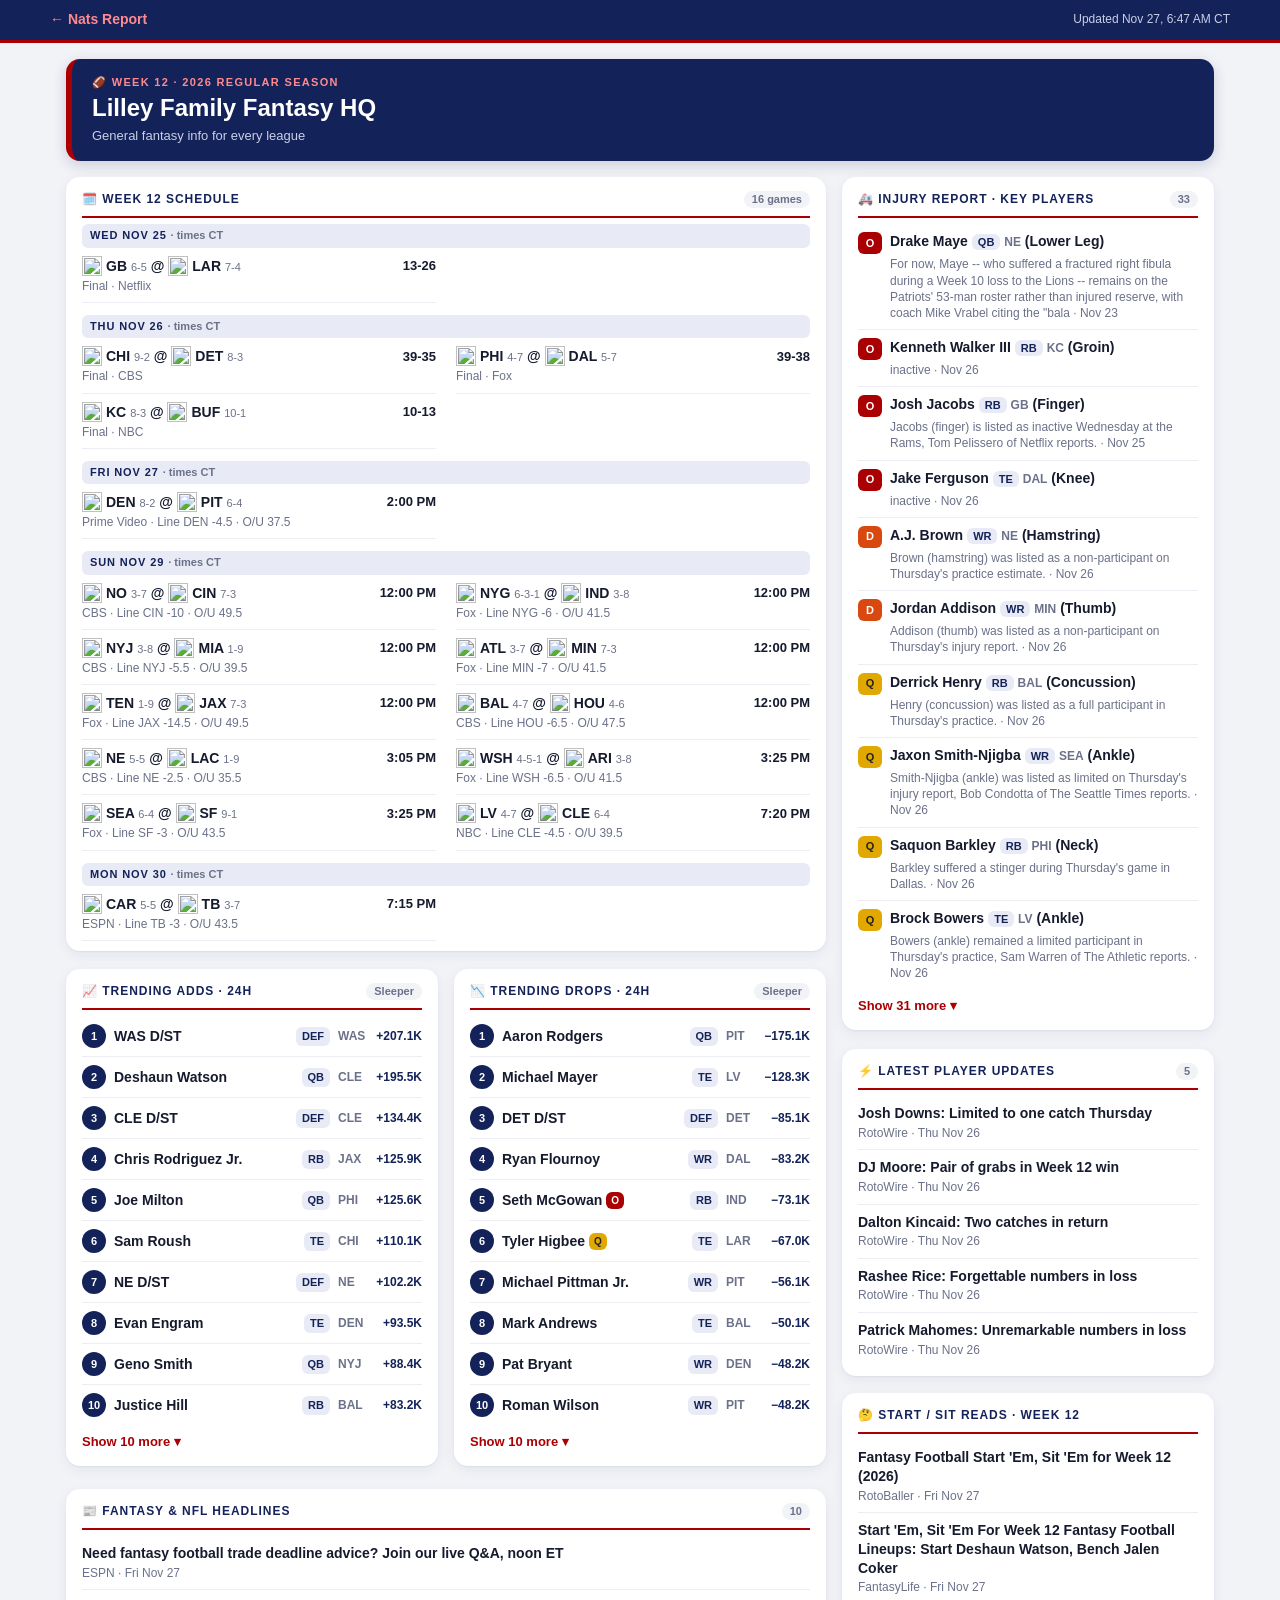
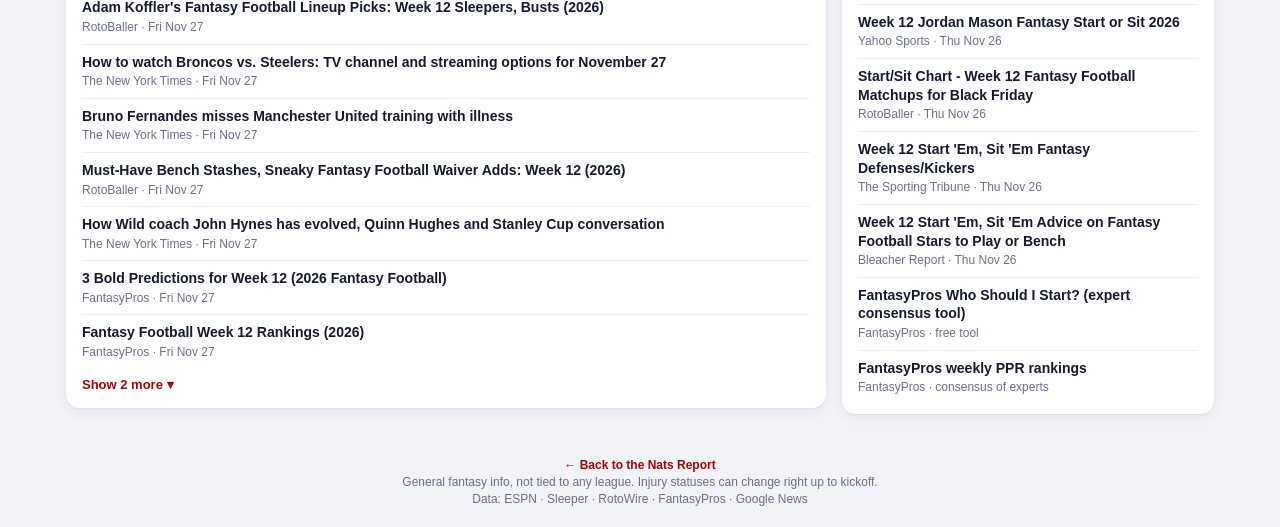
==== commit 7f8f8ec5: "Daily refresh 2026-11-27" ====
--- a/fantasy/index.html
+++ b/fantasy/index.html
@@ -29,8 +29,8 @@
 footer{text-align:center;color:var(--mute);font-size:12px;padding:16px 16px calc(env(safe-area-inset-bottom) + 20px)}footer a{color:var(--red);font-weight:700}
 @media(max-width:1000px){.grid{grid-template-columns:repeat(2,minmax(0,1fr))}}
 @media(max-width:700px){body{font-size:16px}.grid{grid-template-columns:1fr;gap:12px}.wide{grid-column:auto}main{padding-top:12px}.banner h1{font-size:21px}header p{font-size:11px}li{font-size:15px}.tile{padding:12px 14px 8px}}
-</style></head><body><header><div class="hd"><a href="../">← Nats Report</a><p>Updated Nov 27, 6:42 AM CT</p></div></header>
-<main><div class="banner"><small>🏈 Week 12 · 2026 Regular Season</small><h1>Lilley Family Fantasy HQ</h1><span class="bmeta">General fantasy info for every league</span></div><div class="grid"><section class="tile wide sched"><h3><span>🗓️ Week 12 Schedule</span><em>16 games</em></h3><div class="lvl">Wed Nov 25 <span>· times CT</span></div><ul><li><a class="game" href="https://www.espn.com/nfl/game/_/gameId/401873079/packers-rams"><span class="opp"><img class="lg" src="https://a.espncdn.com/i/teamlogos/nfl/500/scoreboard/gb.png" alt="">GB <small>6-5</small> @ <img class="lg" src="https://a.espncdn.com/i/teamlogos/nfl/500/scoreboard/lar.png" alt="">LAR <small>7-4</small></span><span class="sc">13-26</span></a><span class="meta">Final · Netflix</span></li></ul><div class="lvl">Thu Nov 26 <span>· times CT</span></div><ul><li><a class="game" href="https://www.espn.com/nfl/game/_/gameId/401873081/bears-lions"><span class="opp"><img class="lg" src="https://a.espncdn.com/i/teamlogos/nfl/500/scoreboard/chi.png" alt="">CHI <small>9-2</small> @ <img class="lg" src="https://a.espncdn.com/i/teamlogos/nfl/500/scoreboard/det.png" alt="">DET <small>8-3</small></span><span class="sc">39-35</span></a><span class="meta">Final · CBS</span></li><li><a class="game" href="https://www.espn.com/nfl/game/_/gameId/401873080/eagles-cowboys"><span class="opp"><img class="lg" src="https://a.espncdn.com/i/teamlogos/nfl/500/scoreboard/phi.png" alt="">PHI <small>4-7</small> @ <img class="lg" src="https://a.espncdn.com/i/teamlogos/nfl/500/scoreboard/dal.png" alt="">DAL <small>5-7</small></span><span class="sc">39-38</span></a><span class="meta">Final · Fox</span></li><li><a class="game" href="https://www.espn.com/nfl/game/_/gameId/401873082/chiefs-bills"><span class="opp"><img class="lg" src="https://a.espncdn.com/i/teamlogos/nfl/500/scoreboard/kc.png" alt="">KC <small>8-3</small> @ <img class="lg" src="https://a.espncdn.com/i/teamlogos/nfl/500/scoreboard/buf.png" alt="">BUF <small>10-1</small></span><span class="sc">10-13</span></a><span class="meta">Final · NBC</span></li></ul><div class="lvl">Fri Nov 27 <span>· times CT</span></div><ul><li><a class="game" href="https://www.espn.com/nfl/game/_/gameId/401873083/broncos-steelers"><span class="opp"><img class="lg" src="https://a.espncdn.com/i/teamlogos/nfl/500/scoreboard/den.png" alt="">DEN <small>8-2</small> @ <img class="lg" src="https://a.espncdn.com/i/teamlogos/nfl/500/scoreboard/pit.png" alt="">PIT <small>6-4</small></span><span class="sc">2:00 PM</span></a><span class="meta">Prime Video · Line DEN -4.5 · O/U 37.5</span></li></ul><div class="lvl">Sun Nov 29 <span>· times CT</span></div><ul><li><a class="game" href="https://www.espn.com/nfl/game/_/gameId/401873087/saints-bengals"><span class="opp"><img class="lg" src="https://a.espncdn.com/i/teamlogos/nfl/500/scoreboard/no.png" alt="">NO <small>3-7</small> @ <img class="lg" src="https://a.espncdn.com/i/teamlogos/nfl/500/scoreboard/cin.png" alt="">CIN <small>7-3</small></span><span class="sc">12:00 PM</span></a><span class="meta">CBS · Line CIN -10 · O/U 49.5</span></li><li><a class="game" href="https://www.espn.com/nfl/game/_/gameId/401873088/giants-colts"><span class="opp"><img class="lg" src="https://a.espncdn.com/i/teamlogos/nfl/500/scoreboard/nyg.png" alt="">NYG <small>6-3-1</small> @ <img class="lg" src="https://a.espncdn.com/i/teamlogos/nfl/500/scoreboard/ind.png" alt="">IND <small>3-8</small></span><span class="sc">12:00 PM</span></a><span class="meta">Fox · Line NYG -6 · O/U 41.5</span></li><li><a class="game" href="https://www.espn.com/nfl/game/_/gameId/401873089/jets-dolphins"><span class="opp"><img class="lg" src="https://a.espncdn.com/i/teamlogos/nfl/500/scoreboard/nyj.png" alt="">NYJ <small>3-8</small> @ <img class="lg" src="https://a.espncdn.com/i/teamlogos/nfl/500/scoreboard/mia.png" alt="">MIA <small>1-9</small></span><span class="sc">12:00 PM</span></a><span class="meta">CBS · Line NYJ -5.5 · O/U 39.5</span></li><li><a class="game" href="https://www.espn.com/nfl/game/_/gameId/401873084/falcons-vikings"><span class="opp"><img class="lg" src="https://a.espncdn.com/i/teamlogos/nfl/500/scoreboard/atl.png" alt="">ATL <small>3-7</small> @ <img class="lg" src="https://a.espncdn.com/i/teamlogos/nfl/500/scoreboard/min.png" alt="">MIN <small>7-3</small></span><span class="sc">12:00 PM</span></a><span class="meta">Fox · Line MIN -7 · O/U 41.5</span></li><li><a class="game" href="https://www.espn.com/nfl/game/_/gameId/401873090/titans-jaguars"><span class="opp"><img class="lg" src="https://a.espncdn.com/i/teamlogos/nfl/500/scoreboard/ten.png" alt="">TEN <small>1-9</small> @ <img class="lg" src="https://a.espncdn.com/i/teamlogos/nfl/500/scoreboard/jax.png" alt="">JAX <small>7-3</small></span><span class="sc">12:00 PM</span></a><span class="meta">Fox · Line JAX -14.5 · O/U 49.5</span></li><li><a class="game" href="https://www.espn.com/nfl/game/_/gameId/401873085/ravens-texans"><span class="opp"><img class="lg" src="https://a.espncdn.com/i/teamlogos/nfl/500/scoreboard/bal.png" alt="">BAL <small>4-7</small> @ <img class="lg" src="https://a.espncdn.com/i/teamlogos/nfl/500/scoreboard/hou.png" alt="">HOU <small>4-6</small></span><span class="sc">12:00 PM</span></a><span class="meta">CBS · Line HOU -6.5 · O/U 47.5</span></li><li><a class="game" href="https://www.espn.com/nfl/game/_/gameId/401873093/patriots-chargers"><span class="opp"><img class="lg" src="https://a.espncdn.com/i/teamlogos/nfl/500/scoreboard/ne.png" alt="">NE <small>5-5</small> @ <img class="lg" src="https://a.espncdn.com/i/teamlogos/nfl/500/scoreboard/lac.png" alt="">LAC <small>1-9</small></span><span class="sc">3:05 PM</span></a><span class="meta">CBS · Line NE -2.5 · O/U 35.5</span></li><li><a class="game" href="https://www.espn.com/nfl/game/_/gameId/401873092/commanders-cardinals"><span class="opp"><img class="lg" src="https://a.espncdn.com/i/teamlogos/nfl/500/scoreboard/wsh.png" alt="">WSH <small>4-5-1</small> @ <img class="lg" src="https://a.espncdn.com/i/teamlogos/nfl/500/scoreboard/ari.png" alt="">ARI <small>3-8</small></span><span class="sc">3:25 PM</span></a><span class="meta">Fox · Line WSH -6.5 · O/U 41.5</span></li><li><a class="game" href="https://www.espn.com/nfl/game/_/gameId/401873091/seahawks-49ers"><span class="opp"><img class="lg" src="https://a.espncdn.com/i/teamlogos/nfl/500/scoreboard/sea.png" alt="">SEA <small>6-4</small> @ <img class="lg" src="https://a.espncdn.com/i/teamlogos/nfl/500/scoreboard/sf.png" alt="">SF <small>9-1</small></span><span class="sc">3:25 PM</span></a><span class="meta">Fox · Line SF -3 · O/U 43.5</span></li><li><a class="game" href="https://www.espn.com/nfl/game/_/gameId/401873086/raiders-browns"><span class="opp"><img class="lg" src="https://a.espncdn.com/i/teamlogos/nfl/500/scoreboard/lv.png" alt="">LV <small>4-7</small> @ <img class="lg" src="https://a.espncdn.com/i/teamlogos/nfl/500/scoreboard/cle.png" alt="">CLE <small>6-4</small></span><span class="sc">7:20 PM</span></a><span class="meta">NBC · Line CLE -4.5 · O/U 39.5</span></li></ul><div class="lvl">Mon Nov 30 <span>· times CT</span></div><ul><li><a class="game" href="https://www.espn.com/nfl/game/_/gameId/401873094/panthers-buccaneers"><span class="opp"><img class="lg" src="https://a.espncdn.com/i/teamlogos/nfl/500/scoreboard/car.png" alt="">CAR <small>5-5</small> @ <img class="lg" src="https://a.espncdn.com/i/teamlogos/nfl/500/scoreboard/tb.png" alt="">TB <small>3-7</small></span><span class="sc">7:15 PM</span></a><span class="meta">ESPN · Line TB -3 · O/U 43.5</span></li></ul></section><section class="tile inj"><h3><span>🚑 Injury Report · Key Players</span><em>33</em></h3><ul><li><div class="ij"><span class="tag o">O</span><span class="nm"><a href="https://www.espn.com/nfl/player/_/id/4431452/drake-maye">Drake Maye</a><span class="pos">QB</span> <span class="tm2">NE</span> (Lower Leg)</span></div><span class="meta">For now, Maye -- who suffered a fractured right fibula during a Week 10 loss to the Lions -- remains on the Patriots&#x27; 53-man roster rather than injured reserve, with coach Mike Vrabel citing the &quot;bala · Nov 23</span></li><li><div class="ij"><span class="tag o">O</span><span class="nm"><a href="https://www.espn.com/nfl/player/_/id/4567048/kenneth-walker-iii">Kenneth Walker III</a><span class="pos">RB</span> <span class="tm2">KC</span> (Groin)</span></div><span class="meta">inactive · Nov 26</span></li><li><div class="ij"><span class="tag o">O</span><span class="nm"><a href="https://www.espn.com/nfl/player/_/id/4047365/josh-jacobs">Josh Jacobs</a><span class="pos">RB</span> <span class="tm2">GB</span> (Finger)</span></div><span class="meta">Jacobs (finger) is listed as inactive Wednesday at the Rams, Tom Pelissero of Netflix reports. · Nov 25</span></li><li><div class="ij"><span class="tag o">O</span><span class="nm"><a href="https://www.espn.com/nfl/player/_/id/4242355/jake-ferguson">Jake Ferguson</a><span class="pos">TE</span> <span class="tm2">DAL</span> (Knee)</span></div><span class="meta">inactive · Nov 26</span></li><li><div class="ij"><span class="tag d">D</span><span class="nm"><a href="https://www.espn.com/nfl/player/_/id/4047646/aj-brown">A.J. Brown</a><span class="pos">WR</span> <span class="tm2">NE</span> (Hamstring)</span></div><span class="meta">Brown (hamstring) was listed as a non-participant on Thursday&#x27;s practice estimate. · Nov 26</span></li><li><div class="ij"><span class="tag d">D</span><span class="nm"><a href="https://www.espn.com/nfl/player/_/id/4429205/jordan-addison">Jordan Addison</a><span class="pos">WR</span> <span class="tm2">MIN</span> (Thumb)</span></div><span class="meta">Addison (thumb) was listed as a non-participant on Thursday&#x27;s injury report. · Nov 26</span></li><li><div class="ij"><span class="tag q">Q</span><span class="nm"><a href="https://www.espn.com/nfl/player/_/id/3043078/derrick-henry">Derrick Henry</a><span class="pos">RB</span> <span class="tm2">BAL</span> (Concussion)</span></div><span class="meta">Henry (concussion) was listed as a full participant in Thursday&#x27;s practice. · Nov 26</span></li><li><div class="ij"><span class="tag q">Q</span><span class="nm"><a href="https://www.espn.com/nfl/player/_/id/4430878/jaxon-smith-njigba">Jaxon Smith-Njigba</a><span class="pos">WR</span> <span class="tm2">SEA</span> (Ankle)</span></div><span class="meta">Smith-Njigba (ankle) was listed as limited on Thursday&#x27;s injury report, Bob Condotta of The Seattle Times reports. · Nov 26</span></li><li><div class="ij"><span class="tag q">Q</span><span class="nm"><a href="https://www.espn.com/nfl/player/_/id/3929630/saquon-barkley">Saquon Barkley</a><span class="pos">RB</span> <span class="tm2">PHI</span> (Neck)</span></div><span class="meta">Barkley suffered a stinger during Thursday&#x27;s game in Dallas. · Nov 26</span></li><li><div class="ij"><span class="tag q">Q</span><span class="nm"><a href="https://www.espn.com/nfl/player/_/id/4432665/brock-bowers">Brock Bowers</a><span class="pos">TE</span> <span class="tm2">LV</span> (Ankle)</span></div><span class="meta">Bowers (ankle) remained a limited participant in Thursday&#x27;s practice, Sam Warren of The Athletic reports. · Nov 26</span></li></ul><details><summary>Show 31 more</summary><ul><li><div class="ij"><span class="tag q">Q</span><span class="nm"><a href="https://www.espn.com/nfl/player/_/id/4431611/caleb-williams">Caleb Williams</a><span class="pos">QB</span> <span class="tm2">CHI</span> (Abdomen)</span></div><span class="meta">Williams said after Thursday&#x27;s 39-35 win in Detroit that he&#x27;s &quot;fine&quot; and likely just has &quot;a bruise on his abdomen,&quot; Jason Lieser of the Chicago Sun-Times reports. · Nov 26</span></li><li><div class="ij"><span class="tag q">Q</span><span class="nm"><a href="https://www.espn.com/nfl/player/_/id/4241478/devonta-smith">DeVonta Smith</a><span class="pos">WR</span> <span class="tm2">PHI</span> (Back)</span></div><span class="meta">Smith (back) was seen limping badly in the locker room after Thursday&#x27;s 39-38 win over the Cowboys, Martin Frank of the Delaware News Journal reports. · Nov 26</span></li><li><div class="ij"><span class="tag q">Q</span><span class="nm"><a href="https://www.espn.com/nfl/player/_/id/4038941/justin-herbert">Justin Herbert</a><span class="pos">QB</span> <span class="tm2">LAC</span> (Concussion)</span></div><span class="meta">Herbert (concussion) was officially deemed a non-participant in Thursday&#x27;s practice. · Nov 26</span></li><li><div class="ij"><span class="tag q">Q</span><span class="nm"><a href="https://www.espn.com/nfl/player/_/id/4723086/colston-loveland">Colston Loveland</a><span class="pos">TE</span> <span class="tm2">CHI</span> (Knee)</span></div><span class="meta">Loveland (knee) has been ruled out from returning to Thursday&#x27;s game in Detroit. · Nov 26</span></li><li><div class="ij"><span class="tag q">Q</span><span class="nm"><a href="https://www.espn.com/nfl/player/_/id/4685472/tetairoa-mcmillan">Tetairoa McMillan</a><span class="pos">WR</span> <span class="tm2">CAR</span> (Foot)</span></div><span class="meta">McMillan (foot) was listed as a DNP on Thursday&#x27;s practice estimate, Mike Kaye of ESPN.com reports. · Nov 26</span></li><li><div class="ij"><span class="tag q">Q</span><span class="nm"><a href="https://www.espn.com/nfl/player/_/id/4882093/bhayshul-tuten">Bhayshul Tuten</a><span class="pos">RB</span> <span class="tm2">JAX</span> (Ankle)</span></div><span class="meta">Tuten (ankle/foot) didn&#x27;t practice Thursday, Ryan O&#x27;Halloran of The Florida Times-Union reports. · Nov 26</span></li><li><div class="ij"><span class="tag q">Q</span><span class="nm"><a href="https://www.espn.com/nfl/player/_/id/4361741/brock-purdy">Brock Purdy</a><span class="pos">QB</span> <span class="tm2">SF</span> (Ankle)</span></div><span class="meta">Purdy (ankle) was listed as a non-participant on Thursday&#x27;s injury report, Eric Branch of the San Francisco Chronicle reports. · Nov 26</span></li><li><div class="ij"><span class="tag q">Q</span><span class="nm"><a href="https://www.espn.com/nfl/player/_/id/16737/mike-evans">Mike Evans</a><span class="pos">WR</span> <span class="tm2">SF</span> (Achilles)</span></div><span class="meta">Evans (Achilles) was listed as limited on Thursday&#x27;s practice report, Matt Maiocco of NBC Sports Bay Area reports. · Nov 26</span></li><li><div class="ij"><span class="tag q">Q</span><span class="nm"><a href="https://www.espn.com/nfl/player/_/id/4248528/christian-watson">Christian Watson</a><span class="pos">WR</span> <span class="tm2">GB</span> (Concussion)</span></div><span class="meta">Watson (concussion) has been ruled out for the rest of Wednesday&#x27;s game against the Rams. · Nov 25</span></li><li><div class="ij"><span class="tag q">Q</span><span class="nm"><a href="https://www.espn.com/nfl/player/_/id/4432620/parker-washington">Parker Washington</a><span class="pos">WR</span> <span class="tm2">JAX</span> (Shoulder)</span></div><span class="meta">Washington (shoulder) was listed as a limited participant in Thursday&#x27;s practice, Ryan O&#x27;Halloran of The Florida Times-Union reports. · Nov 26</span></li><li><div class="ij"><span class="tag q">Q</span><span class="nm"><a href="https://www.espn.com/nfl/player/_/id/3916433/jakobi-meyers">Jakobi Meyers</a><span class="pos">WR</span> <span class="tm2">JAX</span> (Ankle)</span></div><span class="meta">Meyers was a limited participant in Wednesday&#x27;s practice due to an ankle injury. · Nov 25</span></li><li><div class="ij"><span class="tag q">Q</span><span class="nm"><a href="https://www.espn.com/nfl/player/_/id/3917315/kyler-murray">Kyler Murray</a><span class="pos">QB</span> <span class="tm2">MIN</span> (Hamstring)</span></div><span class="meta">Murray (hamstring) was listed as limited on Thursday&#x27;s injury report. · Nov 26</span></li><li><div class="ij"><span class="tag q">Q</span><span class="nm"><a href="https://www.espn.com/nfl/player/_/id/3121023/dallas-goedert">Dallas Goedert</a><span class="pos">TE</span> <span class="tm2">PHI</span> (Shoulder)</span></div><span class="meta">Goedert (shoulder) had his right arm in a sling following Thursday&#x27;s 39-38 victory over the Cowboys, Jimmy Kempski of PhillyVoice.com reports. · Nov 26</span></li><li><div class="ij"><span class="tag q">Q</span><span class="nm"><a href="https://www.espn.com/nfl/player/_/id/3117256/dalton-schultz">Dalton Schultz</a><span class="pos">TE</span> <span class="tm2">HOU</span> (Illness)</span></div><span class="meta">Schultz (illness) was a limited participant in Thursday&#x27;s practice. · Nov 26</span></li><li><div class="ij"><span class="tag q">Q</span><span class="nm"><a href="https://www.espn.com/nfl/player/_/id/3929645/juwan-johnson">Juwan Johnson</a><span class="pos">TE</span> <span class="tm2">NO</span> (Hamstring)</span></div><span class="meta">Coach Kellen Moore said Thursday that Johnson (hamstring/wrist) is considered day-to-day ahead of Sunday&#x27;s game against the Bengals, Katherine Terrell of ESPN.com reports. · Nov 26</span></li><li><div class="ij"><span class="tag q">Q</span><span class="nm"><a href="https://www.espn.com/nfl/player/_/id/4429059/woody-marks">Woody Marks</a><span class="pos">RB</span> <span class="tm2">HOU</span> (Concussion)</span></div><span class="meta">Marks (concussion) was listed as a full participant in Wednesday&#x27;s practice. · Nov 25</span></li><li><div class="ij"><span class="tag q">Q</span><span class="nm"><a href="https://www.espn.com/nfl/player/_/id/4361050/isaiah-likely">Isaiah Likely</a><span class="pos">TE</span> <span class="tm2">NYG</span> (Groin)</span></div><span class="meta">Likely (groin) was listed as limited on Thursday&#x27;s practice report, Dan Salomone of the Giants&#x27; official site reports. · Nov 26</span></li><li><div class="ij"><span class="tag q">Q</span><span class="nm"><a href="https://www.espn.com/nfl/player/_/id/3123076/david-njoku">David Njoku</a><span class="pos">TE</span> <span class="tm2">LAC</span> (Shoulder)</span></div><span class="meta">Njoku (shoulder) was listed as a non-participant in Thursday&#x27;s practice. · Nov 26</span></li><li><div class="ij"><span class="tag q">Q</span><span class="nm"><a href="https://www.espn.com/nfl/player/_/id/4596334/keaton-mitchell">Keaton Mitchell</a><span class="pos">RB</span> <span class="tm2">LAC</span> (Knee)</span></div><span class="meta">Mitchell (knee) did not practice Wednesday. · Nov 25</span></li><li><div class="ij"><span class="tag q">Q</span><span class="nm"><a href="https://www.espn.com/nfl/player/_/id/4723820/omar-cooper-jr">Omar Cooper Jr.</a><span class="pos">WR</span> <span class="tm2">NYJ</span> (Ankle)</span></div><span class="meta">Cooper (ankle/groin) was listed as a non-participant in practice Thursday. · Nov 26</span></li><li><div class="ij"><span class="tag q">Q</span><span class="nm"><a href="https://www.espn.com/nfl/player/_/id/4832800/denzel-boston">Denzel Boston</a><span class="pos">WR</span> <span class="tm2">CLE</span> (Quadriceps)</span></div><span class="meta">Boston (quadriceps) was listed as a non-participant on Thursday&#x27;s practice estimate, Sam Warren of The Athleticreports. · Nov 26</span></li><li><div class="ij"><span class="tag q">Q</span><span class="nm"><a href="https://www.espn.com/nfl/player/_/id/4429022/kayshon-boutte">Kayshon Boutte</a><span class="pos">WR</span> <span class="tm2">HOU</span> (Hip)</span></div><span class="meta">Boutte (hip) did not participate in Thursday&#x27;s practice session. · Nov 26</span></li><li><div class="ij"><span class="tag q">Q</span><span class="nm"><a href="https://www.espn.com/nfl/player/_/id/4870612/zachariah-branch">Zachariah Branch</a><span class="pos">WR</span> <span class="tm2">ATL</span> (Hamstring)</span></div><span class="meta">Branch (hamstring) didn&#x27;t participate in Wednesday&#x27;s practice, Will McFadden of the Falcons&#x27; official site reports. · Nov 25</span></li><li><div class="ij"><span class="tag ir">IR</span><span class="nm"><a href="https://www.espn.com/nfl/player/_/id/4870808/jeremiyah-love">Jeremiyah Love</a><span class="pos">RB</span> <span class="tm2">ARI</span> (Ankle)</span></div><span class="meta">Head coach Mike LaFleur said Wednesday that the Cardinals will evaluate Love (ankle) again Monday to hone in on a return date for the running back, Bo Brack of GoPHNX.com reports. · Nov 25</span></li><li><div class="ij"><span class="tag ir">IR</span><span class="nm"><a href="https://www.espn.com/nfl/player/_/id/4678008/jonathon-brooks">Jonathon Brooks</a><span class="pos">RB</span> <span class="tm2">CAR</span> (Groin)</span></div><span class="meta">Brooks (groin) was estimated as a full practice participant on Thursday&#x27;s report, Mike Kaye of ESPN.com reports. · Nov 26</span></li><li><div class="ij"><span class="tag ir">IR</span><span class="nm"><a href="https://www.espn.com/nfl/player/_/id/4360078/alec-pierce">Alec Pierce</a><span class="pos">WR</span> <span class="tm2">IND</span> (Heel)</span></div><span class="meta">When addressing the press Wednesday, Pierce (heel) noted that the offseason procedure he underwent this past March was done because he was dealing with heel pain that impacted his Achilles, Kevin Bowe · Nov 25</span></li><li><div class="ij"><span class="tag ir">IR</span><span class="nm"><a href="https://www.espn.com/nfl/player/_/id/4710714/dezhaun-stribling">De&#x27;Zhaun Stribling</a><span class="pos">WR</span> <span class="tm2">SF</span> (Ankle)</span></div><span class="meta">San Francisco head coach Kyle Shanahan said Wednesday that Stribling (ankle) is likely at least &quot;a couple weeks away&quot; from returning to practice, Harrison Rich of the San Francisco Chronicle reports.  · Nov 25</span></li><li><div class="ij"><span class="tag ir">IR</span><span class="nm"><a href="https://www.espn.com/nfl/player/_/id/4361432/romeo-doubs">Romeo Doubs</a><span class="pos">WR</span> <span class="tm2">NE</span> (Shoulder)</span></div><span class="meta">Doubs (shoulder) was listed as a limited practice participant on Thursday&#x27;s estimated report. · Nov 26</span></li><li><div class="ij"><span class="tag ir">IR</span><span class="nm"><a href="https://www.espn.com/nfl/player/_/id/4242512/malik-willis">Malik Willis</a><span class="pos">QB</span> <span class="tm2">MIA</span> (Abdomen)</span></div><span class="meta">Head coach Jeff Hafley said Monday that, at this time, surgery to address Willis&#x27; groin/core injury is not foreseen, Joe Schad of The Palm Beach Post reports. · Nov 23</span></li><li><div class="ij"><span class="tag ir">IR</span><span class="nm"><a href="https://www.espn.com/nfl/player/_/id/4570037/terrance-ferguson">Terrance Ferguson</a><span class="pos">TE</span> <span class="tm2">LAR</span> (Ankle)</span></div><span class="meta">Rams head coach Sean McVay said Monday that Ferguson (hamstring) won&#x27;t be activated from injured reserve this season and will require surgery to address the ankle injury he aggravated in Week 3, Stu J · Nov 23</span></li><li><div class="ij"><span class="tag ir">IR</span><span class="nm"><a href="https://www.espn.com/nfl/player/_/id/4430834/jalen-mcmillan">Jalen McMillan</a><span class="pos">WR</span> <span class="tm2">TB</span> (Knee - PCL)</span></div><span class="meta">McMillan (knee) was a full participant in Thursday&#x27;s practice. · Nov 26</span></li></ul></details></section><section class="tile "><h3><span>📈 Trending Adds · 24h</span><em>Sleeper</em></h3><ul><li><div class="pros"><span class="rk">1</span><span class="nm">WAS D/ST</span><span class="pos">DEF</span><span class="tm2">WAS</span><b class="cnt">+207.1K</b></div></li><li><div class="pros"><span class="rk">2</span><span class="nm">Deshaun Watson</span><span class="pos">QB</span><span class="tm2">CLE</span><b class="cnt">+195.5K</b></div></li><li><div class="pros"><span class="rk">3</span><span class="nm">CLE D/ST</span><span class="pos">DEF</span><span class="tm2">CLE</span><b class="cnt">+134.4K</b></div></li><li><div class="pros"><span class="rk">4</span><span class="nm">Chris Rodriguez Jr.</span><span class="pos">RB</span><span class="tm2">JAX</span><b class="cnt">+125.9K</b></div></li><li><div class="pros"><span class="rk">5</span><span class="nm">Joe Milton</span><span class="pos">QB</span><span class="tm2">PHI</span><b class="cnt">+125.6K</b></div></li><li><div class="pros"><span class="rk">6</span><span class="nm">Sam Roush</span><span class="pos">TE</span><span class="tm2">CHI</span><b class="cnt">+110.1K</b></div></li><li><div class="pros"><span class="rk">7</span><span class="nm">NE D/ST</span><span class="pos">DEF</span><span class="tm2">NE</span><b class="cnt">+102.2K</b></div></li><li><div class="pros"><span class="rk">8</span><span class="nm">Evan Engram</span><span class="pos">TE</span><span class="tm2">DEN</span><b class="cnt">+93.5K</b></div></li><li><div class="pros"><span class="rk">9</span><span class="nm">Geno Smith</span><span class="pos">QB</span><span class="tm2">NYJ</span><b class="cnt">+88.4K</b></div></li><li><div class="pros"><span class="rk">10</span><span class="nm">Justice Hill</span><span class="pos">RB</span><span class="tm2">BAL</span><b class="cnt">+83.2K</b></div></li></ul><details><summary>Show 10 more</summary><ul><li><div class="pros"><span class="rk">11</span><span class="nm">Chimere Dike</span><span class="pos">WR</span><span class="tm2">TEN</span><b class="cnt">+75.5K</b></div></li><li><div class="pros"><span class="rk">12</span><span class="nm">Samaje Perine</span><span class="pos">RB</span><span class="tm2">CIN</span><b class="cnt">+72.9K</b></div></li><li><div class="pros"><span class="rk">13</span><span class="nm">Konata Mumpfield</span><span class="pos">WR</span><span class="tm2">LAR</span><b class="cnt">+60.3K</b></div></li><li><div class="pros"><span class="rk">14</span><span class="nm">Fernando Mendoza</span><span class="pos">QB</span><span class="tm2">LV</span><b class="cnt">+59.9K</b></div></li><li><div class="pros"><span class="rk">15</span><span class="nm">NYG D/ST</span><span class="pos">DEF</span><span class="tm2">NYG</span><b class="cnt">+57.0K</b></div></li><li><div class="pros"><span class="rk">16</span><span class="nm">Darren Waller <span class="tag q sm">Q</span></span><span class="pos">TE</span><span class="tm2">CAR</span><b class="cnt">+52.9K</b></div></li><li><div class="pros"><span class="rk">17</span><span class="nm">Ted Hurst III</span><span class="pos">WR</span><span class="tm2">TB</span><b class="cnt">+49.7K</b></div></li><li><div class="pros"><span class="rk">18</span><span class="nm">Brenton Strange</span><span class="pos">TE</span><span class="tm2">JAX</span><b class="cnt">+49.7K</b></div></li><li><div class="pros"><span class="rk">19</span><span class="nm">Jason Sanders</span><span class="pos">K</span><span class="tm2">NYJ</span><b class="cnt">+43.3K</b></div></li><li><div class="pros"><span class="rk">20</span><span class="nm">J.J. McCarthy</span><span class="pos">QB</span><span class="tm2">NYG</span><b class="cnt">+43.0K</b></div></li></ul></details></section><section class="tile "><h3><span>📉 Trending Drops · 24h</span><em>Sleeper</em></h3><ul><li><div class="pros"><span class="rk">1</span><span class="nm">Aaron Rodgers</span><span class="pos">QB</span><span class="tm2">PIT</span><b class="cnt">−175.1K</b></div></li><li><div class="pros"><span class="rk">2</span><span class="nm">Michael Mayer</span><span class="pos">TE</span><span class="tm2">LV</span><b class="cnt">−128.3K</b></div></li><li><div class="pros"><span class="rk">3</span><span class="nm">DET D/ST</span><span class="pos">DEF</span><span class="tm2">DET</span><b class="cnt">−85.1K</b></div></li><li><div class="pros"><span class="rk">4</span><span class="nm">Ryan Flournoy</span><span class="pos">WR</span><span class="tm2">DAL</span><b class="cnt">−83.2K</b></div></li><li><div class="pros"><span class="rk">5</span><span class="nm">Seth McGowan <span class="tag o sm">O</span></span><span class="pos">RB</span><span class="tm2">IND</span><b class="cnt">−73.1K</b></div></li><li><div class="pros"><span class="rk">6</span><span class="nm">Tyler Higbee <span class="tag q sm">Q</span></span><span class="pos">TE</span><span class="tm2">LAR</span><b class="cnt">−67.0K</b></div></li><li><div class="pros"><span class="rk">7</span><span class="nm">Michael Pittman Jr.</span><span class="pos">WR</span><span class="tm2">PIT</span><b class="cnt">−56.1K</b></div></li><li><div class="pros"><span class="rk">8</span><span class="nm">Mark Andrews</span><span class="pos">TE</span><span class="tm2">BAL</span><b class="cnt">−50.1K</b></div></li><li><div class="pros"><span class="rk">9</span><span class="nm">Pat Bryant</span><span class="pos">WR</span><span class="tm2">DEN</span><b class="cnt">−48.2K</b></div></li><li><div class="pros"><span class="rk">10</span><span class="nm">Roman Wilson</span><span class="pos">WR</span><span class="tm2">PIT</span><b class="cnt">−48.2K</b></div></li></ul><details><summary>Show 10 more</summary><ul><li><div class="pros"><span class="rk">11</span><span class="nm">Devin Singletary</span><span class="pos">RB</span><span class="tm2">NYG</span><b class="cnt">−47.8K</b></div></li><li><div class="pros"><span class="rk">12</span><span class="nm">Tank Dell</span><span class="pos">WR</span><span class="tm2">HOU</span><b class="cnt">−42.8K</b></div></li><li><div class="pros"><span class="rk">13</span><span class="nm">Elic Ayomanor</span><span class="pos">WR</span><span class="tm2">TEN</span><b class="cnt">−42.1K</b></div></li><li><div class="pros"><span class="rk">14</span><span class="nm">Darren Waller <span class="tag q sm">Q</span></span><span class="pos">TE</span><span class="tm2">CAR</span><b class="cnt">−39.8K</b></div></li><li><div class="pros"><span class="rk">15</span><span class="nm">Adonai Mitchell</span><span class="pos">WR</span><span class="tm2">NYJ</span><b class="cnt">−38.5K</b></div></li><li><div class="pros"><span class="rk">16</span><span class="nm">Xavier Hutchinson</span><span class="pos">WR</span><span class="tm2">HOU</span><b class="cnt">−37.2K</b></div></li><li><div class="pros"><span class="rk">17</span><span class="nm">Keon Coleman</span><span class="pos">WR</span><span class="tm2">BUF</span><b class="cnt">−36.4K</b></div></li><li><div class="pros"><span class="rk">18</span><span class="nm">Puka Nacua</span><span class="pos">WR</span><span class="tm2">LAR</span><b class="cnt">−35.9K</b></div></li><li><div class="pros"><span class="rk">19</span><span class="nm">Courtland Sutton</span><span class="pos">WR</span><span class="tm2">DEN</span><b class="cnt">−35.1K</b></div></li><li><div class="pros"><span class="rk">20</span><span class="nm">Bo Nix</span><span class="pos">QB</span><span class="tm2">DEN</span><b class="cnt">−35.0K</b></div></li></ul></details></section><section class="tile wide news"><h3><span>📰 Fantasy &amp; NFL Headlines</span><em>16</em></h3><ul><li><a href="https://www.espn.com/nfl/story/_/id/50595313/pat-surtain-ii-jaylen-waddle-broncos-alabama-best-friends">Best buddy reunion: Pat Surtain II, Jaylen Waddle embracing playing together with the Broncos</a><span class="meta">ESPN · Fri Nov 27</span></li><li><a href="https://news.google.com/rss/articles/[base64]?oc=5">How to watch Broncos vs. Steelers: TV channel and streaming options for November 27</a><span class="meta">The New York Times · Fri Nov 27</span></li><li><a href="https://news.google.com/rss/articles/[base64]?oc=5">Bruno Fernandes misses Manchester United training with illness</a><span class="meta">The New York Times · Fri Nov 27</span></li><li><a href="https://www.espn.com/nfl/story/_/id/50605786/cowboys-eagles-thanksgiving-dak-prescott-saquon-barkley">Joe Milton has huge game as Eagles shock Cowboys on Thanksgiving</a><span class="meta">ESPN · Fri Nov 27</span></li><li><a href="https://news.google.com/rss/articles/[base64]?oc=5">Must-Have Bench Stashes, Sneaky Fantasy Football Waiver Adds: Week 12 (2026)</a><span class="meta">RotoBaller · Fri Nov 27</span></li><li><a href="https://www.espn.com/nfl/story/_/id/50605750/jahmyr-gibbs-lions-caleb-williams-bears-thanksgiving-game">Gibbs goes off but &#x27;Iceman&#x27; Williams, Bears steal the show in Thanksgiving thriller</a><span class="meta">ESPN · Fri Nov 27</span></li><li><a href="https://news.google.com/rss/articles/[base64]?oc=5">How Wild coach John Hynes has evolved, Quinn Hughes and Stanley Cup conversation</a><span class="meta">The New York Times · Fri Nov 27</span></li><li><a href="https://news.google.com/rss/articles/[base64]?oc=5">3 Bold Predictions for Week 12 (2026 Fantasy Football)</a><span class="meta">FantasyPros · Fri Nov 27</span></li></ul><details><summary>Show 8 more</summary><ul><li><a href="https://news.google.com/rss/articles/[base64]?oc=5">Crystal Palace 2027 Transfer DealSheet: Will a centre-half come in? Is it farewell Ismaila Sarr?</a><span class="meta">The New York Times · Fri Nov 27</span></li><li><a href="https://news.google.com/rss/articles/[base64]?oc=5">Brighton 2027 Transfer DealSheet: Will there be more investment signings mid-season?</a><span class="meta">The New York Times · Fri Nov 27</span></li><li><a href="https://www.fantasypros.com/2026/11/fantasy-football-week-12-rankings-2026/">Fantasy Football Week 12 Rankings (2026)</a><span class="meta">FantasyPros · Fri Nov 27</span></li><li><a href="https://www.espn.com/nfl/story/_/id/50608802/tomlin-calls-rodgers-mccarthy-situation-dumpster-fire">Tomlin saddened by Rodgers&#x27; bitter exit, calls situation &#x27;a dumpster fire&#x27;</a><span class="meta">ESPN · Fri Nov 27</span></li><li><a href="https://www.espn.com/nfl/story/_/id/50605070/steelers-owner-disappointed-rodgers-backs-mccarthy">Steelers owner: Rodgers&#x27; &#x27;insubordination can&#x27;t be tolerated,&#x27; backs McCarthy</a><span class="meta">ESPN · Fri Nov 27</span></li><li><a href="https://www.espn.com/nfl/story/_/id/50608969/cowboys-jerry-jones-backs-coach-damning-setbacks">Cowboys&#x27; Jones backing Schottenheimer despite &#x27;damning setbacks&#x27;</a><span class="meta">ESPN · Fri Nov 27</span></li><li><a href="https://www.fantasypros.com/2026/11/fantasy-football-week-12-start-sit-advice-sleepers-busts-2026/">Fantasy Football Week 12 Start/Sit Advice: Sleepers &amp; Busts (2026)</a><span class="meta">FantasyPros · Thu Nov 26</span></li><li><a href="https://www.fantasypros.com/2026/11/the-primer-week-12-edition-2026-fantasy-football/">The Primer: Week 12 Edition (2026 Fantasy Football)</a><span class="meta">FantasyPros · Thu Nov 26</span></li></ul></details></section><section class="tile "><h3><span>⚡ Latest Player Updates</span><em>5</em></h3><ul><li><a href="https://www.rotowire.com//football/player/josh-downs-16689">Josh Downs: Limited to one catch Thursday</a><span class="meta">RotoWire · Thu Nov 26</span></li><li><a href="https://www.rotowire.com//football/player/dj-moore-12477">DJ Moore: Pair of grabs in Week 12 win</a><span class="meta">RotoWire · Thu Nov 26</span></li><li><a href="https://www.rotowire.com//football/player/dalton-kincaid-16697">Dalton Kincaid: Two catches in return</a><span class="meta">RotoWire · Thu Nov 26</span></li><li><a href="https://www.rotowire.com//football/player/rashee-rice-16963">Rashee Rice: Forgettable numbers in loss</a><span class="meta">RotoWire · Thu Nov 26</span></li><li><a href="https://www.rotowire.com//football/player/patrick-mahomes-11839">Patrick Mahomes: Unremarkable numbers in loss</a><span class="meta">RotoWire · Thu Nov 26</span></li></ul></section><section class="tile "><h3><span>🤔 Start / Sit Reads · Week 12</span></h3><ul><li><a href="https://news.google.com/rss/articles/CBMijAFBVV95cUxNZENoa3J6UXZFdTFUV1hUa2xkZ0FqTWtZLTFhbTljUEtOdnNUYTB6cExPOXd0RnNtQkd0MTQtcnlSbjlEMzhQNk5GczZCRG1QRHlSbGhOSmVaNW15WjBMaE5wU3pfNFRYVmhNbGVyRzdzc2RiZFp4ZTFHajM4aWFkZ2Ezc1o3YVJEMW53bA?oc=5">Fantasy Football Start &#x27;Em, Sit &#x27;Em for Week 12 (2026)</a><span class="meta">RotoBaller · Fri Nov 27</span></li><li><a href="https://news.google.com/rss/articles/[base64]?oc=5">Start &#x27;Em, Sit &#x27;Em For Week 12 Fantasy Football Lineups: Start Deshaun Watson, Bench Jalen Coker</a><span class="meta">FantasyLife · Fri Nov 27</span></li><li><a href="https://news.google.com/rss/articles/CBMiiwFBVV95cUxPUEhGeGlFVVlCZ3MtaGx3UllPdmVxZ002VFhzMk5DUUVPSHo4dkVxakNDcG5qd0tOSEozSWlQVUhqa0d3Yng1SEdNcl9BQUZCTkw4VXRHdzNkbzVjcnJ4RmViTHdFWWhIc016U0twSVBVTHFvajgxcjdldHlWVXhwRmpiRDMxa1pFdF9r?oc=5">Week 12 Jordan Mason Fantasy Start or Sit 2026</a><span class="meta">Yahoo Sports · Thu Nov 26</span></li><li><a href="https://news.google.com/rss/articles/[base64]?oc=5">Start/Sit Chart - Week 12 Fantasy Football Matchups for Black Friday</a><span class="meta">RotoBaller · Thu Nov 26</span></li><li><a href="https://news.google.com/rss/articles/[base64]?oc=5">Week 12 Start &#x27;Em, Sit &#x27;Em Fantasy Defenses/Kickers</a><span class="meta">The Sporting Tribune · Thu Nov 26</span></li><li><a href="https://news.google.com/rss/articles/[base64]?oc=5">Week 12 Start &#x27;Em, Sit &#x27;Em Advice on Fantasy Football Stars to Play or Bench</a><span class="meta">Bleacher Report · Thu Nov 26</span></li><li><a href="https://www.fantasypros.com/nfl/start/">FantasyPros Who Should I Start? (expert consensus tool)</a><span class="meta">FantasyPros · free tool</span></li><li><a href="https://www.fantasypros.com/nfl/rankings/ppr-cheatsheets.php">FantasyPros weekly PPR rankings</a><span class="meta">FantasyPros · consensus of experts</span></li></ul></section></div></main>
+</style></head><body><header><div class="hd"><a href="../">← Nats Report</a><p>Updated Nov 27, 6:47 AM CT</p></div></header>
+<main><div class="banner"><small>🏈 Week 12 · 2026 Regular Season</small><h1>Lilley Family Fantasy HQ</h1><span class="bmeta">General fantasy info for every league</span></div><div class="grid"><section class="tile wide sched"><h3><span>🗓️ Week 12 Schedule</span><em>16 games</em></h3><div class="lvl">Wed Nov 25 <span>· times CT</span></div><ul><li><a class="game" href="https://www.espn.com/nfl/game/_/gameId/401873079/packers-rams"><span class="opp"><img class="lg" src="https://a.espncdn.com/i/teamlogos/nfl/500/scoreboard/gb.png" alt="">GB <small>6-5</small> @ <img class="lg" src="https://a.espncdn.com/i/teamlogos/nfl/500/scoreboard/lar.png" alt="">LAR <small>7-4</small></span><span class="sc">13-26</span></a><span class="meta">Final · Netflix</span></li></ul><div class="lvl">Thu Nov 26 <span>· times CT</span></div><ul><li><a class="game" href="https://www.espn.com/nfl/game/_/gameId/401873081/bears-lions"><span class="opp"><img class="lg" src="https://a.espncdn.com/i/teamlogos/nfl/500/scoreboard/chi.png" alt="">CHI <small>9-2</small> @ <img class="lg" src="https://a.espncdn.com/i/teamlogos/nfl/500/scoreboard/det.png" alt="">DET <small>8-3</small></span><span class="sc">39-35</span></a><span class="meta">Final · CBS</span></li><li><a class="game" href="https://www.espn.com/nfl/game/_/gameId/401873080/eagles-cowboys"><span class="opp"><img class="lg" src="https://a.espncdn.com/i/teamlogos/nfl/500/scoreboard/phi.png" alt="">PHI <small>4-7</small> @ <img class="lg" src="https://a.espncdn.com/i/teamlogos/nfl/500/scoreboard/dal.png" alt="">DAL <small>5-7</small></span><span class="sc">39-38</span></a><span class="meta">Final · Fox</span></li><li><a class="game" href="https://www.espn.com/nfl/game/_/gameId/401873082/chiefs-bills"><span class="opp"><img class="lg" src="https://a.espncdn.com/i/teamlogos/nfl/500/scoreboard/kc.png" alt="">KC <small>8-3</small> @ <img class="lg" src="https://a.espncdn.com/i/teamlogos/nfl/500/scoreboard/buf.png" alt="">BUF <small>10-1</small></span><span class="sc">10-13</span></a><span class="meta">Final · NBC</span></li></ul><div class="lvl">Fri Nov 27 <span>· times CT</span></div><ul><li><a class="game" href="https://www.espn.com/nfl/game/_/gameId/401873083/broncos-steelers"><span class="opp"><img class="lg" src="https://a.espncdn.com/i/teamlogos/nfl/500/scoreboard/den.png" alt="">DEN <small>8-2</small> @ <img class="lg" src="https://a.espncdn.com/i/teamlogos/nfl/500/scoreboard/pit.png" alt="">PIT <small>6-4</small></span><span class="sc">2:00 PM</span></a><span class="meta">Prime Video · Line DEN -4.5 · O/U 37.5</span></li></ul><div class="lvl">Sun Nov 29 <span>· times CT</span></div><ul><li><a class="game" href="https://www.espn.com/nfl/game/_/gameId/401873087/saints-bengals"><span class="opp"><img class="lg" src="https://a.espncdn.com/i/teamlogos/nfl/500/scoreboard/no.png" alt="">NO <small>3-7</small> @ <img class="lg" src="https://a.espncdn.com/i/teamlogos/nfl/500/scoreboard/cin.png" alt="">CIN <small>7-3</small></span><span class="sc">12:00 PM</span></a><span class="meta">CBS · Line CIN -10 · O/U 49.5</span></li><li><a class="game" href="https://www.espn.com/nfl/game/_/gameId/401873088/giants-colts"><span class="opp"><img class="lg" src="https://a.espncdn.com/i/teamlogos/nfl/500/scoreboard/nyg.png" alt="">NYG <small>6-3-1</small> @ <img class="lg" src="https://a.espncdn.com/i/teamlogos/nfl/500/scoreboard/ind.png" alt="">IND <small>3-8</small></span><span class="sc">12:00 PM</span></a><span class="meta">Fox · Line NYG -6 · O/U 41.5</span></li><li><a class="game" href="https://www.espn.com/nfl/game/_/gameId/401873089/jets-dolphins"><span class="opp"><img class="lg" src="https://a.espncdn.com/i/teamlogos/nfl/500/scoreboard/nyj.png" alt="">NYJ <small>3-8</small> @ <img class="lg" src="https://a.espncdn.com/i/teamlogos/nfl/500/scoreboard/mia.png" alt="">MIA <small>1-9</small></span><span class="sc">12:00 PM</span></a><span class="meta">CBS · Line NYJ -5.5 · O/U 39.5</span></li><li><a class="game" href="https://www.espn.com/nfl/game/_/gameId/401873084/falcons-vikings"><span class="opp"><img class="lg" src="https://a.espncdn.com/i/teamlogos/nfl/500/scoreboard/atl.png" alt="">ATL <small>3-7</small> @ <img class="lg" src="https://a.espncdn.com/i/teamlogos/nfl/500/scoreboard/min.png" alt="">MIN <small>7-3</small></span><span class="sc">12:00 PM</span></a><span class="meta">Fox · Line MIN -7 · O/U 41.5</span></li><li><a class="game" href="https://www.espn.com/nfl/game/_/gameId/401873090/titans-jaguars"><span class="opp"><img class="lg" src="https://a.espncdn.com/i/teamlogos/nfl/500/scoreboard/ten.png" alt="">TEN <small>1-9</small> @ <img class="lg" src="https://a.espncdn.com/i/teamlogos/nfl/500/scoreboard/jax.png" alt="">JAX <small>7-3</small></span><span class="sc">12:00 PM</span></a><span class="meta">Fox · Line JAX -14.5 · O/U 49.5</span></li><li><a class="game" href="https://www.espn.com/nfl/game/_/gameId/401873085/ravens-texans"><span class="opp"><img class="lg" src="https://a.espncdn.com/i/teamlogos/nfl/500/scoreboard/bal.png" alt="">BAL <small>4-7</small> @ <img class="lg" src="https://a.espncdn.com/i/teamlogos/nfl/500/scoreboard/hou.png" alt="">HOU <small>4-6</small></span><span class="sc">12:00 PM</span></a><span class="meta">CBS · Line HOU -6.5 · O/U 47.5</span></li><li><a class="game" href="https://www.espn.com/nfl/game/_/gameId/401873093/patriots-chargers"><span class="opp"><img class="lg" src="https://a.espncdn.com/i/teamlogos/nfl/500/scoreboard/ne.png" alt="">NE <small>5-5</small> @ <img class="lg" src="https://a.espncdn.com/i/teamlogos/nfl/500/scoreboard/lac.png" alt="">LAC <small>1-9</small></span><span class="sc">3:05 PM</span></a><span class="meta">CBS · Line NE -2.5 · O/U 35.5</span></li><li><a class="game" href="https://www.espn.com/nfl/game/_/gameId/401873092/commanders-cardinals"><span class="opp"><img class="lg" src="https://a.espncdn.com/i/teamlogos/nfl/500/scoreboard/wsh.png" alt="">WSH <small>4-5-1</small> @ <img class="lg" src="https://a.espncdn.com/i/teamlogos/nfl/500/scoreboard/ari.png" alt="">ARI <small>3-8</small></span><span class="sc">3:25 PM</span></a><span class="meta">Fox · Line WSH -6.5 · O/U 41.5</span></li><li><a class="game" href="https://www.espn.com/nfl/game/_/gameId/401873091/seahawks-49ers"><span class="opp"><img class="lg" src="https://a.espncdn.com/i/teamlogos/nfl/500/scoreboard/sea.png" alt="">SEA <small>6-4</small> @ <img class="lg" src="https://a.espncdn.com/i/teamlogos/nfl/500/scoreboard/sf.png" alt="">SF <small>9-1</small></span><span class="sc">3:25 PM</span></a><span class="meta">Fox · Line SF -3 · O/U 43.5</span></li><li><a class="game" href="https://www.espn.com/nfl/game/_/gameId/401873086/raiders-browns"><span class="opp"><img class="lg" src="https://a.espncdn.com/i/teamlogos/nfl/500/scoreboard/lv.png" alt="">LV <small>4-7</small> @ <img class="lg" src="https://a.espncdn.com/i/teamlogos/nfl/500/scoreboard/cle.png" alt="">CLE <small>6-4</small></span><span class="sc">7:20 PM</span></a><span class="meta">NBC · Line CLE -4.5 · O/U 39.5</span></li></ul><div class="lvl">Mon Nov 30 <span>· times CT</span></div><ul><li><a class="game" href="https://www.espn.com/nfl/game/_/gameId/401873094/panthers-buccaneers"><span class="opp"><img class="lg" src="https://a.espncdn.com/i/teamlogos/nfl/500/scoreboard/car.png" alt="">CAR <small>5-5</small> @ <img class="lg" src="https://a.espncdn.com/i/teamlogos/nfl/500/scoreboard/tb.png" alt="">TB <small>3-7</small></span><span class="sc">7:15 PM</span></a><span class="meta">ESPN · Line TB -3 · O/U 43.5</span></li></ul></section><section class="tile inj"><h3><span>🚑 Injury Report · Key Players</span><em>33</em></h3><ul><li><div class="ij"><span class="tag o">O</span><span class="nm"><a href="https://www.espn.com/nfl/player/_/id/4431452/drake-maye">Drake Maye</a><span class="pos">QB</span> <span class="tm2">NE</span> (Lower Leg)</span></div><span class="meta">For now, Maye -- who suffered a fractured right fibula during a Week 10 loss to the Lions -- remains on the Patriots&#x27; 53-man roster rather than injured reserve, with coach Mike Vrabel citing the &quot;bala · Nov 23</span></li><li><div class="ij"><span class="tag o">O</span><span class="nm"><a href="https://www.espn.com/nfl/player/_/id/4567048/kenneth-walker-iii">Kenneth Walker III</a><span class="pos">RB</span> <span class="tm2">KC</span> (Groin)</span></div><span class="meta">inactive · Nov 26</span></li><li><div class="ij"><span class="tag o">O</span><span class="nm"><a href="https://www.espn.com/nfl/player/_/id/4047365/josh-jacobs">Josh Jacobs</a><span class="pos">RB</span> <span class="tm2">GB</span> (Finger)</span></div><span class="meta">Jacobs (finger) is listed as inactive Wednesday at the Rams, Tom Pelissero of Netflix reports. · Nov 25</span></li><li><div class="ij"><span class="tag o">O</span><span class="nm"><a href="https://www.espn.com/nfl/player/_/id/4242355/jake-ferguson">Jake Ferguson</a><span class="pos">TE</span> <span class="tm2">DAL</span> (Knee)</span></div><span class="meta">inactive · Nov 26</span></li><li><div class="ij"><span class="tag d">D</span><span class="nm"><a href="https://www.espn.com/nfl/player/_/id/4047646/aj-brown">A.J. Brown</a><span class="pos">WR</span> <span class="tm2">NE</span> (Hamstring)</span></div><span class="meta">Brown (hamstring) was listed as a non-participant on Thursday&#x27;s practice estimate. · Nov 26</span></li><li><div class="ij"><span class="tag d">D</span><span class="nm"><a href="https://www.espn.com/nfl/player/_/id/4429205/jordan-addison">Jordan Addison</a><span class="pos">WR</span> <span class="tm2">MIN</span> (Thumb)</span></div><span class="meta">Addison (thumb) was listed as a non-participant on Thursday&#x27;s injury report. · Nov 26</span></li><li><div class="ij"><span class="tag q">Q</span><span class="nm"><a href="https://www.espn.com/nfl/player/_/id/3043078/derrick-henry">Derrick Henry</a><span class="pos">RB</span> <span class="tm2">BAL</span> (Concussion)</span></div><span class="meta">Henry (concussion) was listed as a full participant in Thursday&#x27;s practice. · Nov 26</span></li><li><div class="ij"><span class="tag q">Q</span><span class="nm"><a href="https://www.espn.com/nfl/player/_/id/4430878/jaxon-smith-njigba">Jaxon Smith-Njigba</a><span class="pos">WR</span> <span class="tm2">SEA</span> (Ankle)</span></div><span class="meta">Smith-Njigba (ankle) was listed as limited on Thursday&#x27;s injury report, Bob Condotta of The Seattle Times reports. · Nov 26</span></li><li><div class="ij"><span class="tag q">Q</span><span class="nm"><a href="https://www.espn.com/nfl/player/_/id/3929630/saquon-barkley">Saquon Barkley</a><span class="pos">RB</span> <span class="tm2">PHI</span> (Neck)</span></div><span class="meta">Barkley suffered a stinger during Thursday&#x27;s game in Dallas. · Nov 26</span></li><li><div class="ij"><span class="tag q">Q</span><span class="nm"><a href="https://www.espn.com/nfl/player/_/id/4432665/brock-bowers">Brock Bowers</a><span class="pos">TE</span> <span class="tm2">LV</span> (Ankle)</span></div><span class="meta">Bowers (ankle) remained a limited participant in Thursday&#x27;s practice, Sam Warren of The Athletic reports. · Nov 26</span></li></ul><details><summary>Show 31 more</summary><ul><li><div class="ij"><span class="tag q">Q</span><span class="nm"><a href="https://www.espn.com/nfl/player/_/id/4431611/caleb-williams">Caleb Williams</a><span class="pos">QB</span> <span class="tm2">CHI</span> (Abdomen)</span></div><span class="meta">Williams said after Thursday&#x27;s 39-35 win in Detroit that he&#x27;s &quot;fine&quot; and likely just has &quot;a bruise on his abdomen,&quot; Jason Lieser of the Chicago Sun-Times reports. · Nov 26</span></li><li><div class="ij"><span class="tag q">Q</span><span class="nm"><a href="https://www.espn.com/nfl/player/_/id/4241478/devonta-smith">DeVonta Smith</a><span class="pos">WR</span> <span class="tm2">PHI</span> (Back)</span></div><span class="meta">Smith (back) was seen limping badly in the locker room after Thursday&#x27;s 39-38 win over the Cowboys, Martin Frank of the Delaware News Journal reports. · Nov 26</span></li><li><div class="ij"><span class="tag q">Q</span><span class="nm"><a href="https://www.espn.com/nfl/player/_/id/4038941/justin-herbert">Justin Herbert</a><span class="pos">QB</span> <span class="tm2">LAC</span> (Concussion)</span></div><span class="meta">Herbert (concussion) was officially deemed a non-participant in Thursday&#x27;s practice. · Nov 26</span></li><li><div class="ij"><span class="tag q">Q</span><span class="nm"><a href="https://www.espn.com/nfl/player/_/id/4723086/colston-loveland">Colston Loveland</a><span class="pos">TE</span> <span class="tm2">CHI</span> (Knee)</span></div><span class="meta">Loveland (knee) has been ruled out from returning to Thursday&#x27;s game in Detroit. · Nov 26</span></li><li><div class="ij"><span class="tag q">Q</span><span class="nm"><a href="https://www.espn.com/nfl/player/_/id/4685472/tetairoa-mcmillan">Tetairoa McMillan</a><span class="pos">WR</span> <span class="tm2">CAR</span> (Foot)</span></div><span class="meta">McMillan (foot) was listed as a DNP on Thursday&#x27;s practice estimate, Mike Kaye of ESPN.com reports. · Nov 26</span></li><li><div class="ij"><span class="tag q">Q</span><span class="nm"><a href="https://www.espn.com/nfl/player/_/id/4882093/bhayshul-tuten">Bhayshul Tuten</a><span class="pos">RB</span> <span class="tm2">JAX</span> (Ankle)</span></div><span class="meta">Tuten (ankle/foot) didn&#x27;t practice Thursday, Ryan O&#x27;Halloran of The Florida Times-Union reports. · Nov 26</span></li><li><div class="ij"><span class="tag q">Q</span><span class="nm"><a href="https://www.espn.com/nfl/player/_/id/4361741/brock-purdy">Brock Purdy</a><span class="pos">QB</span> <span class="tm2">SF</span> (Ankle)</span></div><span class="meta">Purdy (ankle) was listed as a non-participant on Thursday&#x27;s injury report, Eric Branch of the San Francisco Chronicle reports. · Nov 26</span></li><li><div class="ij"><span class="tag q">Q</span><span class="nm"><a href="https://www.espn.com/nfl/player/_/id/16737/mike-evans">Mike Evans</a><span class="pos">WR</span> <span class="tm2">SF</span> (Achilles)</span></div><span class="meta">Evans (Achilles) was listed as limited on Thursday&#x27;s practice report, Matt Maiocco of NBC Sports Bay Area reports. · Nov 26</span></li><li><div class="ij"><span class="tag q">Q</span><span class="nm"><a href="https://www.espn.com/nfl/player/_/id/4248528/christian-watson">Christian Watson</a><span class="pos">WR</span> <span class="tm2">GB</span> (Concussion)</span></div><span class="meta">Watson (concussion) has been ruled out for the rest of Wednesday&#x27;s game against the Rams. · Nov 25</span></li><li><div class="ij"><span class="tag q">Q</span><span class="nm"><a href="https://www.espn.com/nfl/player/_/id/4432620/parker-washington">Parker Washington</a><span class="pos">WR</span> <span class="tm2">JAX</span> (Shoulder)</span></div><span class="meta">Washington (shoulder) was listed as a limited participant in Thursday&#x27;s practice, Ryan O&#x27;Halloran of The Florida Times-Union reports. · Nov 26</span></li><li><div class="ij"><span class="tag q">Q</span><span class="nm"><a href="https://www.espn.com/nfl/player/_/id/3916433/jakobi-meyers">Jakobi Meyers</a><span class="pos">WR</span> <span class="tm2">JAX</span> (Ankle)</span></div><span class="meta">Meyers was a limited participant in Wednesday&#x27;s practice due to an ankle injury. · Nov 25</span></li><li><div class="ij"><span class="tag q">Q</span><span class="nm"><a href="https://www.espn.com/nfl/player/_/id/3917315/kyler-murray">Kyler Murray</a><span class="pos">QB</span> <span class="tm2">MIN</span> (Hamstring)</span></div><span class="meta">Murray (hamstring) was listed as limited on Thursday&#x27;s injury report. · Nov 26</span></li><li><div class="ij"><span class="tag q">Q</span><span class="nm"><a href="https://www.espn.com/nfl/player/_/id/3121023/dallas-goedert">Dallas Goedert</a><span class="pos">TE</span> <span class="tm2">PHI</span> (Shoulder)</span></div><span class="meta">Goedert (shoulder) had his right arm in a sling following Thursday&#x27;s 39-38 victory over the Cowboys, Jimmy Kempski of PhillyVoice.com reports. · Nov 26</span></li><li><div class="ij"><span class="tag q">Q</span><span class="nm"><a href="https://www.espn.com/nfl/player/_/id/3117256/dalton-schultz">Dalton Schultz</a><span class="pos">TE</span> <span class="tm2">HOU</span> (Illness)</span></div><span class="meta">Schultz (illness) was a limited participant in Thursday&#x27;s practice. · Nov 26</span></li><li><div class="ij"><span class="tag q">Q</span><span class="nm"><a href="https://www.espn.com/nfl/player/_/id/3929645/juwan-johnson">Juwan Johnson</a><span class="pos">TE</span> <span class="tm2">NO</span> (Hamstring)</span></div><span class="meta">Coach Kellen Moore said Thursday that Johnson (hamstring/wrist) is considered day-to-day ahead of Sunday&#x27;s game against the Bengals, Katherine Terrell of ESPN.com reports. · Nov 26</span></li><li><div class="ij"><span class="tag q">Q</span><span class="nm"><a href="https://www.espn.com/nfl/player/_/id/4429059/woody-marks">Woody Marks</a><span class="pos">RB</span> <span class="tm2">HOU</span> (Concussion)</span></div><span class="meta">Marks (concussion) was listed as a full participant in Wednesday&#x27;s practice. · Nov 25</span></li><li><div class="ij"><span class="tag q">Q</span><span class="nm"><a href="https://www.espn.com/nfl/player/_/id/4361050/isaiah-likely">Isaiah Likely</a><span class="pos">TE</span> <span class="tm2">NYG</span> (Groin)</span></div><span class="meta">Likely (groin) was listed as limited on Thursday&#x27;s practice report, Dan Salomone of the Giants&#x27; official site reports. · Nov 26</span></li><li><div class="ij"><span class="tag q">Q</span><span class="nm"><a href="https://www.espn.com/nfl/player/_/id/3123076/david-njoku">David Njoku</a><span class="pos">TE</span> <span class="tm2">LAC</span> (Shoulder)</span></div><span class="meta">Njoku (shoulder) was listed as a non-participant in Thursday&#x27;s practice. · Nov 26</span></li><li><div class="ij"><span class="tag q">Q</span><span class="nm"><a href="https://www.espn.com/nfl/player/_/id/4596334/keaton-mitchell">Keaton Mitchell</a><span class="pos">RB</span> <span class="tm2">LAC</span> (Knee)</span></div><span class="meta">Mitchell (knee) did not practice Wednesday. · Nov 25</span></li><li><div class="ij"><span class="tag q">Q</span><span class="nm"><a href="https://www.espn.com/nfl/player/_/id/4723820/omar-cooper-jr">Omar Cooper Jr.</a><span class="pos">WR</span> <span class="tm2">NYJ</span> (Ankle)</span></div><span class="meta">Cooper (ankle/groin) was listed as a non-participant in practice Thursday. · Nov 26</span></li><li><div class="ij"><span class="tag q">Q</span><span class="nm"><a href="https://www.espn.com/nfl/player/_/id/4832800/denzel-boston">Denzel Boston</a><span class="pos">WR</span> <span class="tm2">CLE</span> (Quadriceps)</span></div><span class="meta">Boston (quadriceps) was listed as a non-participant on Thursday&#x27;s practice estimate, Sam Warren of The Athleticreports. · Nov 26</span></li><li><div class="ij"><span class="tag q">Q</span><span class="nm"><a href="https://www.espn.com/nfl/player/_/id/4429022/kayshon-boutte">Kayshon Boutte</a><span class="pos">WR</span> <span class="tm2">HOU</span> (Hip)</span></div><span class="meta">Boutte (hip) did not participate in Thursday&#x27;s practice session. · Nov 26</span></li><li><div class="ij"><span class="tag q">Q</span><span class="nm"><a href="https://www.espn.com/nfl/player/_/id/4870612/zachariah-branch">Zachariah Branch</a><span class="pos">WR</span> <span class="tm2">ATL</span> (Hamstring)</span></div><span class="meta">Branch (hamstring) didn&#x27;t participate in Wednesday&#x27;s practice, Will McFadden of the Falcons&#x27; official site reports. · Nov 25</span></li><li><div class="ij"><span class="tag ir">IR</span><span class="nm"><a href="https://www.espn.com/nfl/player/_/id/4870808/jeremiyah-love">Jeremiyah Love</a><span class="pos">RB</span> <span class="tm2">ARI</span> (Ankle)</span></div><span class="meta">Head coach Mike LaFleur said Wednesday that the Cardinals will evaluate Love (ankle) again Monday to hone in on a return date for the running back, Bo Brack of GoPHNX.com reports. · Nov 25</span></li><li><div class="ij"><span class="tag ir">IR</span><span class="nm"><a href="https://www.espn.com/nfl/player/_/id/4678008/jonathon-brooks">Jonathon Brooks</a><span class="pos">RB</span> <span class="tm2">CAR</span> (Groin)</span></div><span class="meta">Brooks (groin) was estimated as a full practice participant on Thursday&#x27;s report, Mike Kaye of ESPN.com reports. · Nov 26</span></li><li><div class="ij"><span class="tag ir">IR</span><span class="nm"><a href="https://www.espn.com/nfl/player/_/id/4360078/alec-pierce">Alec Pierce</a><span class="pos">WR</span> <span class="tm2">IND</span> (Heel)</span></div><span class="meta">When addressing the press Wednesday, Pierce (heel) noted that the offseason procedure he underwent this past March was done because he was dealing with heel pain that impacted his Achilles, Kevin Bowe · Nov 25</span></li><li><div class="ij"><span class="tag ir">IR</span><span class="nm"><a href="https://www.espn.com/nfl/player/_/id/4710714/dezhaun-stribling">De&#x27;Zhaun Stribling</a><span class="pos">WR</span> <span class="tm2">SF</span> (Ankle)</span></div><span class="meta">San Francisco head coach Kyle Shanahan said Wednesday that Stribling (ankle) is likely at least &quot;a couple weeks away&quot; from returning to practice, Harrison Rich of the San Francisco Chronicle reports.  · Nov 25</span></li><li><div class="ij"><span class="tag ir">IR</span><span class="nm"><a href="https://www.espn.com/nfl/player/_/id/4361432/romeo-doubs">Romeo Doubs</a><span class="pos">WR</span> <span class="tm2">NE</span> (Shoulder)</span></div><span class="meta">Doubs (shoulder) was listed as a limited practice participant on Thursday&#x27;s estimated report. · Nov 26</span></li><li><div class="ij"><span class="tag ir">IR</span><span class="nm"><a href="https://www.espn.com/nfl/player/_/id/4242512/malik-willis">Malik Willis</a><span class="pos">QB</span> <span class="tm2">MIA</span> (Abdomen)</span></div><span class="meta">Head coach Jeff Hafley said Monday that, at this time, surgery to address Willis&#x27; groin/core injury is not foreseen, Joe Schad of The Palm Beach Post reports. · Nov 23</span></li><li><div class="ij"><span class="tag ir">IR</span><span class="nm"><a href="https://www.espn.com/nfl/player/_/id/4570037/terrance-ferguson">Terrance Ferguson</a><span class="pos">TE</span> <span class="tm2">LAR</span> (Ankle)</span></div><span class="meta">Rams head coach Sean McVay said Monday that Ferguson (hamstring) won&#x27;t be activated from injured reserve this season and will require surgery to address the ankle injury he aggravated in Week 3, Stu J · Nov 23</span></li><li><div class="ij"><span class="tag ir">IR</span><span class="nm"><a href="https://www.espn.com/nfl/player/_/id/4430834/jalen-mcmillan">Jalen McMillan</a><span class="pos">WR</span> <span class="tm2">TB</span> (Knee - PCL)</span></div><span class="meta">McMillan (knee) was a full participant in Thursday&#x27;s practice. · Nov 26</span></li></ul></details></section><section class="tile "><h3><span>📈 Trending Adds · 24h</span><em>Sleeper</em></h3><ul><li><div class="pros"><span class="rk">1</span><span class="nm">WAS D/ST</span><span class="pos">DEF</span><span class="tm2">WAS</span><b class="cnt">+207.1K</b></div></li><li><div class="pros"><span class="rk">2</span><span class="nm">Deshaun Watson</span><span class="pos">QB</span><span class="tm2">CLE</span><b class="cnt">+195.5K</b></div></li><li><div class="pros"><span class="rk">3</span><span class="nm">CLE D/ST</span><span class="pos">DEF</span><span class="tm2">CLE</span><b class="cnt">+134.4K</b></div></li><li><div class="pros"><span class="rk">4</span><span class="nm">Chris Rodriguez Jr.</span><span class="pos">RB</span><span class="tm2">JAX</span><b class="cnt">+125.9K</b></div></li><li><div class="pros"><span class="rk">5</span><span class="nm">Joe Milton</span><span class="pos">QB</span><span class="tm2">PHI</span><b class="cnt">+125.6K</b></div></li><li><div class="pros"><span class="rk">6</span><span class="nm">Sam Roush</span><span class="pos">TE</span><span class="tm2">CHI</span><b class="cnt">+110.1K</b></div></li><li><div class="pros"><span class="rk">7</span><span class="nm">NE D/ST</span><span class="pos">DEF</span><span class="tm2">NE</span><b class="cnt">+102.2K</b></div></li><li><div class="pros"><span class="rk">8</span><span class="nm">Evan Engram</span><span class="pos">TE</span><span class="tm2">DEN</span><b class="cnt">+93.5K</b></div></li><li><div class="pros"><span class="rk">9</span><span class="nm">Geno Smith</span><span class="pos">QB</span><span class="tm2">NYJ</span><b class="cnt">+88.4K</b></div></li><li><div class="pros"><span class="rk">10</span><span class="nm">Justice Hill</span><span class="pos">RB</span><span class="tm2">BAL</span><b class="cnt">+83.2K</b></div></li></ul><details><summary>Show 10 more</summary><ul><li><div class="pros"><span class="rk">11</span><span class="nm">Chimere Dike</span><span class="pos">WR</span><span class="tm2">TEN</span><b class="cnt">+75.5K</b></div></li><li><div class="pros"><span class="rk">12</span><span class="nm">Samaje Perine</span><span class="pos">RB</span><span class="tm2">CIN</span><b class="cnt">+72.9K</b></div></li><li><div class="pros"><span class="rk">13</span><span class="nm">Konata Mumpfield</span><span class="pos">WR</span><span class="tm2">LAR</span><b class="cnt">+60.3K</b></div></li><li><div class="pros"><span class="rk">14</span><span class="nm">Fernando Mendoza</span><span class="pos">QB</span><span class="tm2">LV</span><b class="cnt">+59.9K</b></div></li><li><div class="pros"><span class="rk">15</span><span class="nm">NYG D/ST</span><span class="pos">DEF</span><span class="tm2">NYG</span><b class="cnt">+57.0K</b></div></li><li><div class="pros"><span class="rk">16</span><span class="nm">Darren Waller <span class="tag q sm">Q</span></span><span class="pos">TE</span><span class="tm2">CAR</span><b class="cnt">+52.9K</b></div></li><li><div class="pros"><span class="rk">17</span><span class="nm">Ted Hurst III</span><span class="pos">WR</span><span class="tm2">TB</span><b class="cnt">+49.7K</b></div></li><li><div class="pros"><span class="rk">18</span><span class="nm">Brenton Strange</span><span class="pos">TE</span><span class="tm2">JAX</span><b class="cnt">+49.7K</b></div></li><li><div class="pros"><span class="rk">19</span><span class="nm">Jason Sanders</span><span class="pos">K</span><span class="tm2">NYJ</span><b class="cnt">+43.3K</b></div></li><li><div class="pros"><span class="rk">20</span><span class="nm">J.J. McCarthy</span><span class="pos">QB</span><span class="tm2">NYG</span><b class="cnt">+43.0K</b></div></li></ul></details></section><section class="tile "><h3><span>📉 Trending Drops · 24h</span><em>Sleeper</em></h3><ul><li><div class="pros"><span class="rk">1</span><span class="nm">Aaron Rodgers</span><span class="pos">QB</span><span class="tm2">PIT</span><b class="cnt">−175.1K</b></div></li><li><div class="pros"><span class="rk">2</span><span class="nm">Michael Mayer</span><span class="pos">TE</span><span class="tm2">LV</span><b class="cnt">−128.3K</b></div></li><li><div class="pros"><span class="rk">3</span><span class="nm">DET D/ST</span><span class="pos">DEF</span><span class="tm2">DET</span><b class="cnt">−85.1K</b></div></li><li><div class="pros"><span class="rk">4</span><span class="nm">Ryan Flournoy</span><span class="pos">WR</span><span class="tm2">DAL</span><b class="cnt">−83.2K</b></div></li><li><div class="pros"><span class="rk">5</span><span class="nm">Seth McGowan <span class="tag o sm">O</span></span><span class="pos">RB</span><span class="tm2">IND</span><b class="cnt">−73.1K</b></div></li><li><div class="pros"><span class="rk">6</span><span class="nm">Tyler Higbee <span class="tag q sm">Q</span></span><span class="pos">TE</span><span class="tm2">LAR</span><b class="cnt">−67.0K</b></div></li><li><div class="pros"><span class="rk">7</span><span class="nm">Michael Pittman Jr.</span><span class="pos">WR</span><span class="tm2">PIT</span><b class="cnt">−56.1K</b></div></li><li><div class="pros"><span class="rk">8</span><span class="nm">Mark Andrews</span><span class="pos">TE</span><span class="tm2">BAL</span><b class="cnt">−50.1K</b></div></li><li><div class="pros"><span class="rk">9</span><span class="nm">Pat Bryant</span><span class="pos">WR</span><span class="tm2">DEN</span><b class="cnt">−48.2K</b></div></li><li><div class="pros"><span class="rk">10</span><span class="nm">Roman Wilson</span><span class="pos">WR</span><span class="tm2">PIT</span><b class="cnt">−48.2K</b></div></li></ul><details><summary>Show 10 more</summary><ul><li><div class="pros"><span class="rk">11</span><span class="nm">Devin Singletary</span><span class="pos">RB</span><span class="tm2">NYG</span><b class="cnt">−47.8K</b></div></li><li><div class="pros"><span class="rk">12</span><span class="nm">Tank Dell</span><span class="pos">WR</span><span class="tm2">HOU</span><b class="cnt">−42.8K</b></div></li><li><div class="pros"><span class="rk">13</span><span class="nm">Elic Ayomanor</span><span class="pos">WR</span><span class="tm2">TEN</span><b class="cnt">−42.1K</b></div></li><li><div class="pros"><span class="rk">14</span><span class="nm">Darren Waller <span class="tag q sm">Q</span></span><span class="pos">TE</span><span class="tm2">CAR</span><b class="cnt">−39.8K</b></div></li><li><div class="pros"><span class="rk">15</span><span class="nm">Adonai Mitchell</span><span class="pos">WR</span><span class="tm2">NYJ</span><b class="cnt">−38.5K</b></div></li><li><div class="pros"><span class="rk">16</span><span class="nm">Xavier Hutchinson</span><span class="pos">WR</span><span class="tm2">HOU</span><b class="cnt">−37.2K</b></div></li><li><div class="pros"><span class="rk">17</span><span class="nm">Keon Coleman</span><span class="pos">WR</span><span class="tm2">BUF</span><b class="cnt">−36.4K</b></div></li><li><div class="pros"><span class="rk">18</span><span class="nm">Puka Nacua</span><span class="pos">WR</span><span class="tm2">LAR</span><b class="cnt">−35.9K</b></div></li><li><div class="pros"><span class="rk">19</span><span class="nm">Courtland Sutton</span><span class="pos">WR</span><span class="tm2">DEN</span><b class="cnt">−35.1K</b></div></li><li><div class="pros"><span class="rk">20</span><span class="nm">Bo Nix</span><span class="pos">QB</span><span class="tm2">DEN</span><b class="cnt">−35.0K</b></div></li></ul></details></section><section class="tile wide news"><h3><span>📰 Fantasy &amp; NFL Headlines</span><em>10</em></h3><ul><li><a href="https://news.google.com/rss/articles/[base64]?oc=5">Need fantasy football trade deadline advice? Join our live Q&amp;A, noon ET</a><span class="meta">ESPN · Fri Nov 27</span></li><li><a href="https://news.google.com/rss/articles/[base64]?oc=5">Adam Koffler&#x27;s Fantasy Football Lineup Picks: Week 12 Sleepers, Busts (2026)</a><span class="meta">RotoBaller · Fri Nov 27</span></li><li><a href="https://news.google.com/rss/articles/[base64]?oc=5">How to watch Broncos vs. Steelers: TV channel and streaming options for November 27</a><span class="meta">The New York Times · Fri Nov 27</span></li><li><a href="https://news.google.com/rss/articles/[base64]?oc=5">Bruno Fernandes misses Manchester United training with illness</a><span class="meta">The New York Times · Fri Nov 27</span></li><li><a href="https://news.google.com/rss/articles/[base64]?oc=5">Must-Have Bench Stashes, Sneaky Fantasy Football Waiver Adds: Week 12 (2026)</a><span class="meta">RotoBaller · Fri Nov 27</span></li><li><a href="https://news.google.com/rss/articles/[base64]?oc=5">How Wild coach John Hynes has evolved, Quinn Hughes and Stanley Cup conversation</a><span class="meta">The New York Times · Fri Nov 27</span></li><li><a href="https://news.google.com/rss/articles/[base64]?oc=5">3 Bold Predictions for Week 12 (2026 Fantasy Football)</a><span class="meta">FantasyPros · Fri Nov 27</span></li><li><a href="https://www.fantasypros.com/2026/11/fantasy-football-week-12-rankings-2026/">Fantasy Football Week 12 Rankings (2026)</a><span class="meta">FantasyPros · Fri Nov 27</span></li></ul><details><summary>Show 2 more</summary><ul><li><a href="https://www.fantasypros.com/2026/11/fantasy-football-week-12-start-sit-advice-sleepers-busts-2026/">Fantasy Football Week 12 Start/Sit Advice: Sleepers &amp; Busts (2026)</a><span class="meta">FantasyPros · Thu Nov 26</span></li><li><a href="https://www.fantasypros.com/2026/11/the-primer-week-12-edition-2026-fantasy-football/">The Primer: Week 12 Edition (2026 Fantasy Football)</a><span class="meta">FantasyPros · Thu Nov 26</span></li></ul></details></section><section class="tile "><h3><span>⚡ Latest Player Updates</span><em>5</em></h3><ul><li><a href="https://www.rotowire.com//football/player/josh-downs-16689">Josh Downs: Limited to one catch Thursday</a><span class="meta">RotoWire · Thu Nov 26</span></li><li><a href="https://www.rotowire.com//football/player/dj-moore-12477">DJ Moore: Pair of grabs in Week 12 win</a><span class="meta">RotoWire · Thu Nov 26</span></li><li><a href="https://www.rotowire.com//football/player/dalton-kincaid-16697">Dalton Kincaid: Two catches in return</a><span class="meta">RotoWire · Thu Nov 26</span></li><li><a href="https://www.rotowire.com//football/player/rashee-rice-16963">Rashee Rice: Forgettable numbers in loss</a><span class="meta">RotoWire · Thu Nov 26</span></li><li><a href="https://www.rotowire.com//football/player/patrick-mahomes-11839">Patrick Mahomes: Unremarkable numbers in loss</a><span class="meta">RotoWire · Thu Nov 26</span></li></ul></section><section class="tile "><h3><span>🤔 Start / Sit Reads · Week 12</span></h3><ul><li><a href="https://news.google.com/rss/articles/CBMijAFBVV95cUxNZENoa3J6UXZFdTFUV1hUa2xkZ0FqTWtZLTFhbTljUEtOdnNUYTB6cExPOXd0RnNtQkd0MTQtcnlSbjlEMzhQNk5GczZCRG1QRHlSbGhOSmVaNW15WjBMaE5wU3pfNFRYVmhNbGVyRzdzc2RiZFp4ZTFHajM4aWFkZ2Ezc1o3YVJEMW53bA?oc=5">Fantasy Football Start &#x27;Em, Sit &#x27;Em for Week 12 (2026)</a><span class="meta">RotoBaller · Fri Nov 27</span></li><li><a href="https://news.google.com/rss/articles/[base64]?oc=5">Start &#x27;Em, Sit &#x27;Em For Week 12 Fantasy Football Lineups: Start Deshaun Watson, Bench Jalen Coker</a><span class="meta">FantasyLife · Fri Nov 27</span></li><li><a href="https://news.google.com/rss/articles/CBMiiwFBVV95cUxPUEhGeGlFVVlCZ3MtaGx3UllPdmVxZ002VFhzMk5DUUVPSHo4dkVxakNDcG5qd0tOSEozSWlQVUhqa0d3Yng1SEdNcl9BQUZCTkw4VXRHdzNkbzVjcnJ4RmViTHdFWWhIc016U0twSVBVTHFvajgxcjdldHlWVXhwRmpiRDMxa1pFdF9r?oc=5">Week 12 Jordan Mason Fantasy Start or Sit 2026</a><span class="meta">Yahoo Sports · Thu Nov 26</span></li><li><a href="https://news.google.com/rss/articles/[base64]?oc=5">Start/Sit Chart - Week 12 Fantasy Football Matchups for Black Friday</a><span class="meta">RotoBaller · Thu Nov 26</span></li><li><a href="https://news.google.com/rss/articles/[base64]?oc=5">Week 12 Start &#x27;Em, Sit &#x27;Em Fantasy Defenses/Kickers</a><span class="meta">The Sporting Tribune · Thu Nov 26</span></li><li><a href="https://news.google.com/rss/articles/[base64]?oc=5">Week 12 Start &#x27;Em, Sit &#x27;Em Advice on Fantasy Football Stars to Play or Bench</a><span class="meta">Bleacher Report · Thu Nov 26</span></li><li><a href="https://www.fantasypros.com/nfl/start/">FantasyPros Who Should I Start? (expert consensus tool)</a><span class="meta">FantasyPros · free tool</span></li><li><a href="https://www.fantasypros.com/nfl/rankings/ppr-cheatsheets.php">FantasyPros weekly PPR rankings</a><span class="meta">FantasyPros · consensus of experts</span></li></ul></section></div></main>
 <script>
 (function(){var g=document.querySelector('.grid');function lay(){if(getComputedStyle(g).gridTemplateColumns.split(' ').length<2){g.classList.remove('mas');[].forEach.call(g.children,function(t){t.style.gridRowEnd=''});return}g.classList.add('mas');[].forEach.call(g.children,function(t){t.style.gridRowEnd='span '+Math.ceil((t.getBoundingClientRect().height+16)/8)})}
 window.addEventListener('load',lay);window.addEventListener('resize',lay);document.querySelectorAll('details').forEach(function(d){d.addEventListener('toggle',lay)});lay()})();
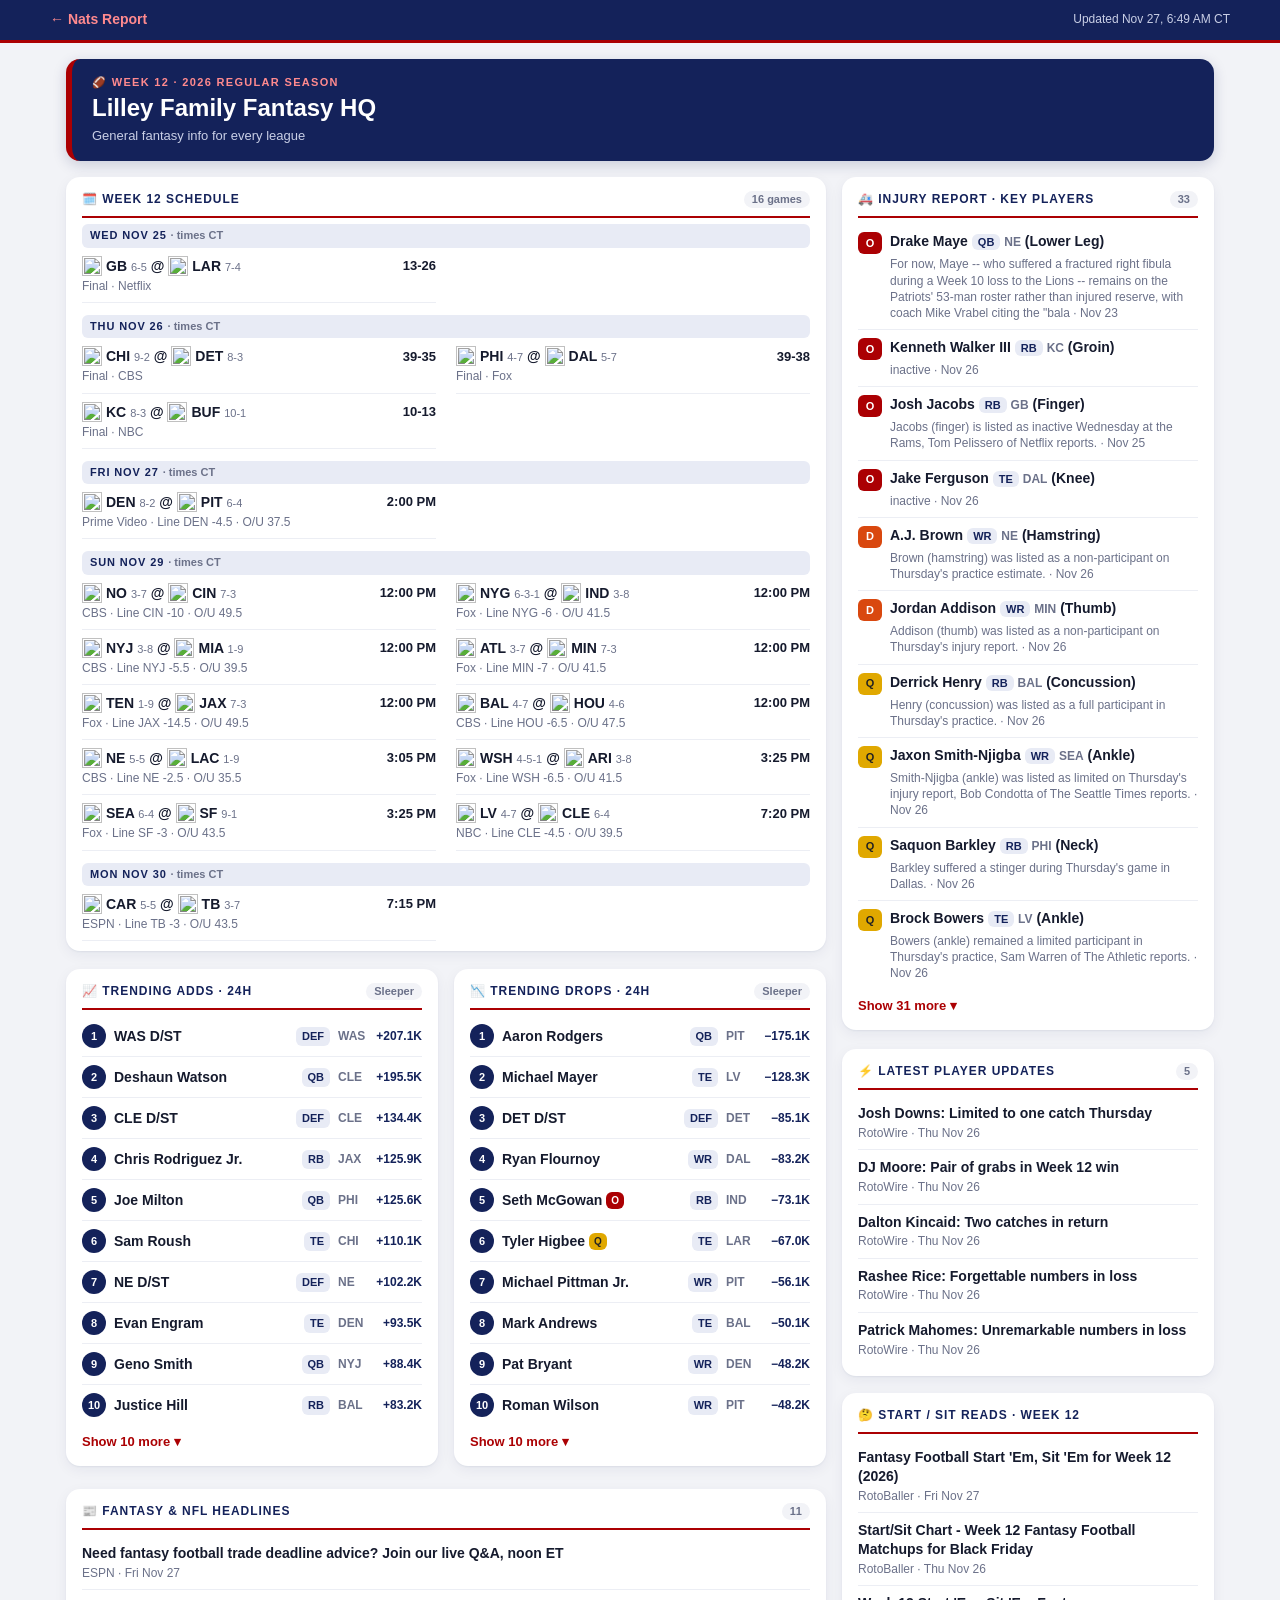
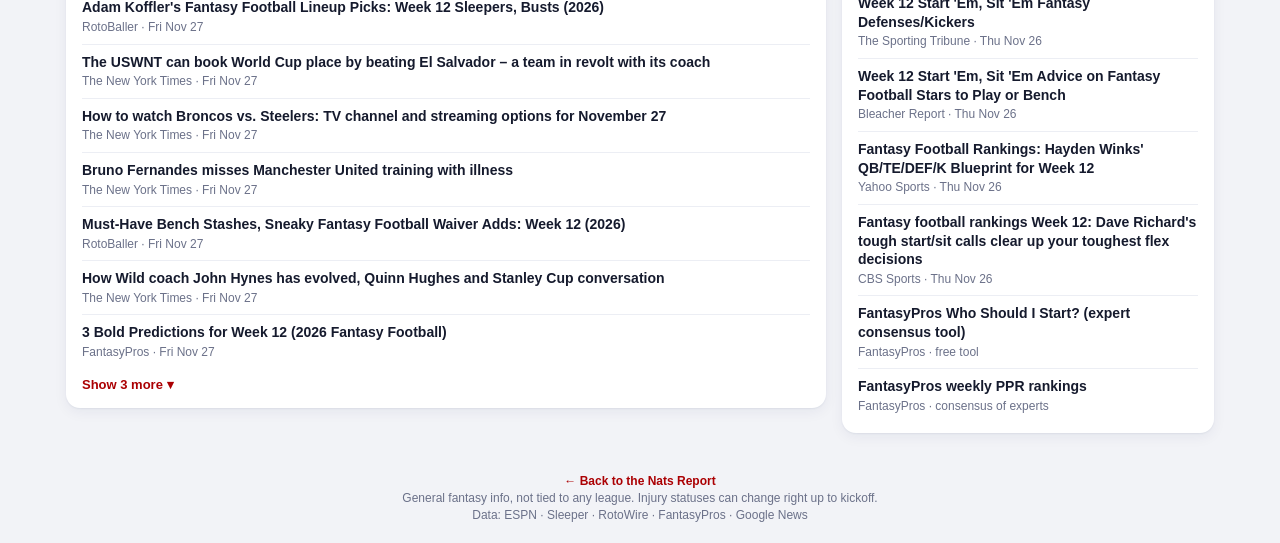
==== commit 800975e3: "Daily refresh 2026-11-27" ====
--- a/fantasy/index.html
+++ b/fantasy/index.html
@@ -29,8 +29,8 @@
 footer{text-align:center;color:var(--mute);font-size:12px;padding:16px 16px calc(env(safe-area-inset-bottom) + 20px)}footer a{color:var(--red);font-weight:700}
 @media(max-width:1000px){.grid{grid-template-columns:repeat(2,minmax(0,1fr))}}
 @media(max-width:700px){body{font-size:16px}.grid{grid-template-columns:1fr;gap:12px}.wide{grid-column:auto}main{padding-top:12px}.banner h1{font-size:21px}header p{font-size:11px}li{font-size:15px}.tile{padding:12px 14px 8px}}
-</style></head><body><header><div class="hd"><a href="../">← Nats Report</a><p>Updated Nov 27, 6:47 AM CT</p></div></header>
-<main><div class="banner"><small>🏈 Week 12 · 2026 Regular Season</small><h1>Lilley Family Fantasy HQ</h1><span class="bmeta">General fantasy info for every league</span></div><div class="grid"><section class="tile wide sched"><h3><span>🗓️ Week 12 Schedule</span><em>16 games</em></h3><div class="lvl">Wed Nov 25 <span>· times CT</span></div><ul><li><a class="game" href="https://www.espn.com/nfl/game/_/gameId/401873079/packers-rams"><span class="opp"><img class="lg" src="https://a.espncdn.com/i/teamlogos/nfl/500/scoreboard/gb.png" alt="">GB <small>6-5</small> @ <img class="lg" src="https://a.espncdn.com/i/teamlogos/nfl/500/scoreboard/lar.png" alt="">LAR <small>7-4</small></span><span class="sc">13-26</span></a><span class="meta">Final · Netflix</span></li></ul><div class="lvl">Thu Nov 26 <span>· times CT</span></div><ul><li><a class="game" href="https://www.espn.com/nfl/game/_/gameId/401873081/bears-lions"><span class="opp"><img class="lg" src="https://a.espncdn.com/i/teamlogos/nfl/500/scoreboard/chi.png" alt="">CHI <small>9-2</small> @ <img class="lg" src="https://a.espncdn.com/i/teamlogos/nfl/500/scoreboard/det.png" alt="">DET <small>8-3</small></span><span class="sc">39-35</span></a><span class="meta">Final · CBS</span></li><li><a class="game" href="https://www.espn.com/nfl/game/_/gameId/401873080/eagles-cowboys"><span class="opp"><img class="lg" src="https://a.espncdn.com/i/teamlogos/nfl/500/scoreboard/phi.png" alt="">PHI <small>4-7</small> @ <img class="lg" src="https://a.espncdn.com/i/teamlogos/nfl/500/scoreboard/dal.png" alt="">DAL <small>5-7</small></span><span class="sc">39-38</span></a><span class="meta">Final · Fox</span></li><li><a class="game" href="https://www.espn.com/nfl/game/_/gameId/401873082/chiefs-bills"><span class="opp"><img class="lg" src="https://a.espncdn.com/i/teamlogos/nfl/500/scoreboard/kc.png" alt="">KC <small>8-3</small> @ <img class="lg" src="https://a.espncdn.com/i/teamlogos/nfl/500/scoreboard/buf.png" alt="">BUF <small>10-1</small></span><span class="sc">10-13</span></a><span class="meta">Final · NBC</span></li></ul><div class="lvl">Fri Nov 27 <span>· times CT</span></div><ul><li><a class="game" href="https://www.espn.com/nfl/game/_/gameId/401873083/broncos-steelers"><span class="opp"><img class="lg" src="https://a.espncdn.com/i/teamlogos/nfl/500/scoreboard/den.png" alt="">DEN <small>8-2</small> @ <img class="lg" src="https://a.espncdn.com/i/teamlogos/nfl/500/scoreboard/pit.png" alt="">PIT <small>6-4</small></span><span class="sc">2:00 PM</span></a><span class="meta">Prime Video · Line DEN -4.5 · O/U 37.5</span></li></ul><div class="lvl">Sun Nov 29 <span>· times CT</span></div><ul><li><a class="game" href="https://www.espn.com/nfl/game/_/gameId/401873087/saints-bengals"><span class="opp"><img class="lg" src="https://a.espncdn.com/i/teamlogos/nfl/500/scoreboard/no.png" alt="">NO <small>3-7</small> @ <img class="lg" src="https://a.espncdn.com/i/teamlogos/nfl/500/scoreboard/cin.png" alt="">CIN <small>7-3</small></span><span class="sc">12:00 PM</span></a><span class="meta">CBS · Line CIN -10 · O/U 49.5</span></li><li><a class="game" href="https://www.espn.com/nfl/game/_/gameId/401873088/giants-colts"><span class="opp"><img class="lg" src="https://a.espncdn.com/i/teamlogos/nfl/500/scoreboard/nyg.png" alt="">NYG <small>6-3-1</small> @ <img class="lg" src="https://a.espncdn.com/i/teamlogos/nfl/500/scoreboard/ind.png" alt="">IND <small>3-8</small></span><span class="sc">12:00 PM</span></a><span class="meta">Fox · Line NYG -6 · O/U 41.5</span></li><li><a class="game" href="https://www.espn.com/nfl/game/_/gameId/401873089/jets-dolphins"><span class="opp"><img class="lg" src="https://a.espncdn.com/i/teamlogos/nfl/500/scoreboard/nyj.png" alt="">NYJ <small>3-8</small> @ <img class="lg" src="https://a.espncdn.com/i/teamlogos/nfl/500/scoreboard/mia.png" alt="">MIA <small>1-9</small></span><span class="sc">12:00 PM</span></a><span class="meta">CBS · Line NYJ -5.5 · O/U 39.5</span></li><li><a class="game" href="https://www.espn.com/nfl/game/_/gameId/401873084/falcons-vikings"><span class="opp"><img class="lg" src="https://a.espncdn.com/i/teamlogos/nfl/500/scoreboard/atl.png" alt="">ATL <small>3-7</small> @ <img class="lg" src="https://a.espncdn.com/i/teamlogos/nfl/500/scoreboard/min.png" alt="">MIN <small>7-3</small></span><span class="sc">12:00 PM</span></a><span class="meta">Fox · Line MIN -7 · O/U 41.5</span></li><li><a class="game" href="https://www.espn.com/nfl/game/_/gameId/401873090/titans-jaguars"><span class="opp"><img class="lg" src="https://a.espncdn.com/i/teamlogos/nfl/500/scoreboard/ten.png" alt="">TEN <small>1-9</small> @ <img class="lg" src="https://a.espncdn.com/i/teamlogos/nfl/500/scoreboard/jax.png" alt="">JAX <small>7-3</small></span><span class="sc">12:00 PM</span></a><span class="meta">Fox · Line JAX -14.5 · O/U 49.5</span></li><li><a class="game" href="https://www.espn.com/nfl/game/_/gameId/401873085/ravens-texans"><span class="opp"><img class="lg" src="https://a.espncdn.com/i/teamlogos/nfl/500/scoreboard/bal.png" alt="">BAL <small>4-7</small> @ <img class="lg" src="https://a.espncdn.com/i/teamlogos/nfl/500/scoreboard/hou.png" alt="">HOU <small>4-6</small></span><span class="sc">12:00 PM</span></a><span class="meta">CBS · Line HOU -6.5 · O/U 47.5</span></li><li><a class="game" href="https://www.espn.com/nfl/game/_/gameId/401873093/patriots-chargers"><span class="opp"><img class="lg" src="https://a.espncdn.com/i/teamlogos/nfl/500/scoreboard/ne.png" alt="">NE <small>5-5</small> @ <img class="lg" src="https://a.espncdn.com/i/teamlogos/nfl/500/scoreboard/lac.png" alt="">LAC <small>1-9</small></span><span class="sc">3:05 PM</span></a><span class="meta">CBS · Line NE -2.5 · O/U 35.5</span></li><li><a class="game" href="https://www.espn.com/nfl/game/_/gameId/401873092/commanders-cardinals"><span class="opp"><img class="lg" src="https://a.espncdn.com/i/teamlogos/nfl/500/scoreboard/wsh.png" alt="">WSH <small>4-5-1</small> @ <img class="lg" src="https://a.espncdn.com/i/teamlogos/nfl/500/scoreboard/ari.png" alt="">ARI <small>3-8</small></span><span class="sc">3:25 PM</span></a><span class="meta">Fox · Line WSH -6.5 · O/U 41.5</span></li><li><a class="game" href="https://www.espn.com/nfl/game/_/gameId/401873091/seahawks-49ers"><span class="opp"><img class="lg" src="https://a.espncdn.com/i/teamlogos/nfl/500/scoreboard/sea.png" alt="">SEA <small>6-4</small> @ <img class="lg" src="https://a.espncdn.com/i/teamlogos/nfl/500/scoreboard/sf.png" alt="">SF <small>9-1</small></span><span class="sc">3:25 PM</span></a><span class="meta">Fox · Line SF -3 · O/U 43.5</span></li><li><a class="game" href="https://www.espn.com/nfl/game/_/gameId/401873086/raiders-browns"><span class="opp"><img class="lg" src="https://a.espncdn.com/i/teamlogos/nfl/500/scoreboard/lv.png" alt="">LV <small>4-7</small> @ <img class="lg" src="https://a.espncdn.com/i/teamlogos/nfl/500/scoreboard/cle.png" alt="">CLE <small>6-4</small></span><span class="sc">7:20 PM</span></a><span class="meta">NBC · Line CLE -4.5 · O/U 39.5</span></li></ul><div class="lvl">Mon Nov 30 <span>· times CT</span></div><ul><li><a class="game" href="https://www.espn.com/nfl/game/_/gameId/401873094/panthers-buccaneers"><span class="opp"><img class="lg" src="https://a.espncdn.com/i/teamlogos/nfl/500/scoreboard/car.png" alt="">CAR <small>5-5</small> @ <img class="lg" src="https://a.espncdn.com/i/teamlogos/nfl/500/scoreboard/tb.png" alt="">TB <small>3-7</small></span><span class="sc">7:15 PM</span></a><span class="meta">ESPN · Line TB -3 · O/U 43.5</span></li></ul></section><section class="tile inj"><h3><span>🚑 Injury Report · Key Players</span><em>33</em></h3><ul><li><div class="ij"><span class="tag o">O</span><span class="nm"><a href="https://www.espn.com/nfl/player/_/id/4431452/drake-maye">Drake Maye</a><span class="pos">QB</span> <span class="tm2">NE</span> (Lower Leg)</span></div><span class="meta">For now, Maye -- who suffered a fractured right fibula during a Week 10 loss to the Lions -- remains on the Patriots&#x27; 53-man roster rather than injured reserve, with coach Mike Vrabel citing the &quot;bala · Nov 23</span></li><li><div class="ij"><span class="tag o">O</span><span class="nm"><a href="https://www.espn.com/nfl/player/_/id/4567048/kenneth-walker-iii">Kenneth Walker III</a><span class="pos">RB</span> <span class="tm2">KC</span> (Groin)</span></div><span class="meta">inactive · Nov 26</span></li><li><div class="ij"><span class="tag o">O</span><span class="nm"><a href="https://www.espn.com/nfl/player/_/id/4047365/josh-jacobs">Josh Jacobs</a><span class="pos">RB</span> <span class="tm2">GB</span> (Finger)</span></div><span class="meta">Jacobs (finger) is listed as inactive Wednesday at the Rams, Tom Pelissero of Netflix reports. · Nov 25</span></li><li><div class="ij"><span class="tag o">O</span><span class="nm"><a href="https://www.espn.com/nfl/player/_/id/4242355/jake-ferguson">Jake Ferguson</a><span class="pos">TE</span> <span class="tm2">DAL</span> (Knee)</span></div><span class="meta">inactive · Nov 26</span></li><li><div class="ij"><span class="tag d">D</span><span class="nm"><a href="https://www.espn.com/nfl/player/_/id/4047646/aj-brown">A.J. Brown</a><span class="pos">WR</span> <span class="tm2">NE</span> (Hamstring)</span></div><span class="meta">Brown (hamstring) was listed as a non-participant on Thursday&#x27;s practice estimate. · Nov 26</span></li><li><div class="ij"><span class="tag d">D</span><span class="nm"><a href="https://www.espn.com/nfl/player/_/id/4429205/jordan-addison">Jordan Addison</a><span class="pos">WR</span> <span class="tm2">MIN</span> (Thumb)</span></div><span class="meta">Addison (thumb) was listed as a non-participant on Thursday&#x27;s injury report. · Nov 26</span></li><li><div class="ij"><span class="tag q">Q</span><span class="nm"><a href="https://www.espn.com/nfl/player/_/id/3043078/derrick-henry">Derrick Henry</a><span class="pos">RB</span> <span class="tm2">BAL</span> (Concussion)</span></div><span class="meta">Henry (concussion) was listed as a full participant in Thursday&#x27;s practice. · Nov 26</span></li><li><div class="ij"><span class="tag q">Q</span><span class="nm"><a href="https://www.espn.com/nfl/player/_/id/4430878/jaxon-smith-njigba">Jaxon Smith-Njigba</a><span class="pos">WR</span> <span class="tm2">SEA</span> (Ankle)</span></div><span class="meta">Smith-Njigba (ankle) was listed as limited on Thursday&#x27;s injury report, Bob Condotta of The Seattle Times reports. · Nov 26</span></li><li><div class="ij"><span class="tag q">Q</span><span class="nm"><a href="https://www.espn.com/nfl/player/_/id/3929630/saquon-barkley">Saquon Barkley</a><span class="pos">RB</span> <span class="tm2">PHI</span> (Neck)</span></div><span class="meta">Barkley suffered a stinger during Thursday&#x27;s game in Dallas. · Nov 26</span></li><li><div class="ij"><span class="tag q">Q</span><span class="nm"><a href="https://www.espn.com/nfl/player/_/id/4432665/brock-bowers">Brock Bowers</a><span class="pos">TE</span> <span class="tm2">LV</span> (Ankle)</span></div><span class="meta">Bowers (ankle) remained a limited participant in Thursday&#x27;s practice, Sam Warren of The Athletic reports. · Nov 26</span></li></ul><details><summary>Show 31 more</summary><ul><li><div class="ij"><span class="tag q">Q</span><span class="nm"><a href="https://www.espn.com/nfl/player/_/id/4431611/caleb-williams">Caleb Williams</a><span class="pos">QB</span> <span class="tm2">CHI</span> (Abdomen)</span></div><span class="meta">Williams said after Thursday&#x27;s 39-35 win in Detroit that he&#x27;s &quot;fine&quot; and likely just has &quot;a bruise on his abdomen,&quot; Jason Lieser of the Chicago Sun-Times reports. · Nov 26</span></li><li><div class="ij"><span class="tag q">Q</span><span class="nm"><a href="https://www.espn.com/nfl/player/_/id/4241478/devonta-smith">DeVonta Smith</a><span class="pos">WR</span> <span class="tm2">PHI</span> (Back)</span></div><span class="meta">Smith (back) was seen limping badly in the locker room after Thursday&#x27;s 39-38 win over the Cowboys, Martin Frank of the Delaware News Journal reports. · Nov 26</span></li><li><div class="ij"><span class="tag q">Q</span><span class="nm"><a href="https://www.espn.com/nfl/player/_/id/4038941/justin-herbert">Justin Herbert</a><span class="pos">QB</span> <span class="tm2">LAC</span> (Concussion)</span></div><span class="meta">Herbert (concussion) was officially deemed a non-participant in Thursday&#x27;s practice. · Nov 26</span></li><li><div class="ij"><span class="tag q">Q</span><span class="nm"><a href="https://www.espn.com/nfl/player/_/id/4723086/colston-loveland">Colston Loveland</a><span class="pos">TE</span> <span class="tm2">CHI</span> (Knee)</span></div><span class="meta">Loveland (knee) has been ruled out from returning to Thursday&#x27;s game in Detroit. · Nov 26</span></li><li><div class="ij"><span class="tag q">Q</span><span class="nm"><a href="https://www.espn.com/nfl/player/_/id/4685472/tetairoa-mcmillan">Tetairoa McMillan</a><span class="pos">WR</span> <span class="tm2">CAR</span> (Foot)</span></div><span class="meta">McMillan (foot) was listed as a DNP on Thursday&#x27;s practice estimate, Mike Kaye of ESPN.com reports. · Nov 26</span></li><li><div class="ij"><span class="tag q">Q</span><span class="nm"><a href="https://www.espn.com/nfl/player/_/id/4882093/bhayshul-tuten">Bhayshul Tuten</a><span class="pos">RB</span> <span class="tm2">JAX</span> (Ankle)</span></div><span class="meta">Tuten (ankle/foot) didn&#x27;t practice Thursday, Ryan O&#x27;Halloran of The Florida Times-Union reports. · Nov 26</span></li><li><div class="ij"><span class="tag q">Q</span><span class="nm"><a href="https://www.espn.com/nfl/player/_/id/4361741/brock-purdy">Brock Purdy</a><span class="pos">QB</span> <span class="tm2">SF</span> (Ankle)</span></div><span class="meta">Purdy (ankle) was listed as a non-participant on Thursday&#x27;s injury report, Eric Branch of the San Francisco Chronicle reports. · Nov 26</span></li><li><div class="ij"><span class="tag q">Q</span><span class="nm"><a href="https://www.espn.com/nfl/player/_/id/16737/mike-evans">Mike Evans</a><span class="pos">WR</span> <span class="tm2">SF</span> (Achilles)</span></div><span class="meta">Evans (Achilles) was listed as limited on Thursday&#x27;s practice report, Matt Maiocco of NBC Sports Bay Area reports. · Nov 26</span></li><li><div class="ij"><span class="tag q">Q</span><span class="nm"><a href="https://www.espn.com/nfl/player/_/id/4248528/christian-watson">Christian Watson</a><span class="pos">WR</span> <span class="tm2">GB</span> (Concussion)</span></div><span class="meta">Watson (concussion) has been ruled out for the rest of Wednesday&#x27;s game against the Rams. · Nov 25</span></li><li><div class="ij"><span class="tag q">Q</span><span class="nm"><a href="https://www.espn.com/nfl/player/_/id/4432620/parker-washington">Parker Washington</a><span class="pos">WR</span> <span class="tm2">JAX</span> (Shoulder)</span></div><span class="meta">Washington (shoulder) was listed as a limited participant in Thursday&#x27;s practice, Ryan O&#x27;Halloran of The Florida Times-Union reports. · Nov 26</span></li><li><div class="ij"><span class="tag q">Q</span><span class="nm"><a href="https://www.espn.com/nfl/player/_/id/3916433/jakobi-meyers">Jakobi Meyers</a><span class="pos">WR</span> <span class="tm2">JAX</span> (Ankle)</span></div><span class="meta">Meyers was a limited participant in Wednesday&#x27;s practice due to an ankle injury. · Nov 25</span></li><li><div class="ij"><span class="tag q">Q</span><span class="nm"><a href="https://www.espn.com/nfl/player/_/id/3917315/kyler-murray">Kyler Murray</a><span class="pos">QB</span> <span class="tm2">MIN</span> (Hamstring)</span></div><span class="meta">Murray (hamstring) was listed as limited on Thursday&#x27;s injury report. · Nov 26</span></li><li><div class="ij"><span class="tag q">Q</span><span class="nm"><a href="https://www.espn.com/nfl/player/_/id/3121023/dallas-goedert">Dallas Goedert</a><span class="pos">TE</span> <span class="tm2">PHI</span> (Shoulder)</span></div><span class="meta">Goedert (shoulder) had his right arm in a sling following Thursday&#x27;s 39-38 victory over the Cowboys, Jimmy Kempski of PhillyVoice.com reports. · Nov 26</span></li><li><div class="ij"><span class="tag q">Q</span><span class="nm"><a href="https://www.espn.com/nfl/player/_/id/3117256/dalton-schultz">Dalton Schultz</a><span class="pos">TE</span> <span class="tm2">HOU</span> (Illness)</span></div><span class="meta">Schultz (illness) was a limited participant in Thursday&#x27;s practice. · Nov 26</span></li><li><div class="ij"><span class="tag q">Q</span><span class="nm"><a href="https://www.espn.com/nfl/player/_/id/3929645/juwan-johnson">Juwan Johnson</a><span class="pos">TE</span> <span class="tm2">NO</span> (Hamstring)</span></div><span class="meta">Coach Kellen Moore said Thursday that Johnson (hamstring/wrist) is considered day-to-day ahead of Sunday&#x27;s game against the Bengals, Katherine Terrell of ESPN.com reports. · Nov 26</span></li><li><div class="ij"><span class="tag q">Q</span><span class="nm"><a href="https://www.espn.com/nfl/player/_/id/4429059/woody-marks">Woody Marks</a><span class="pos">RB</span> <span class="tm2">HOU</span> (Concussion)</span></div><span class="meta">Marks (concussion) was listed as a full participant in Wednesday&#x27;s practice. · Nov 25</span></li><li><div class="ij"><span class="tag q">Q</span><span class="nm"><a href="https://www.espn.com/nfl/player/_/id/4361050/isaiah-likely">Isaiah Likely</a><span class="pos">TE</span> <span class="tm2">NYG</span> (Groin)</span></div><span class="meta">Likely (groin) was listed as limited on Thursday&#x27;s practice report, Dan Salomone of the Giants&#x27; official site reports. · Nov 26</span></li><li><div class="ij"><span class="tag q">Q</span><span class="nm"><a href="https://www.espn.com/nfl/player/_/id/3123076/david-njoku">David Njoku</a><span class="pos">TE</span> <span class="tm2">LAC</span> (Shoulder)</span></div><span class="meta">Njoku (shoulder) was listed as a non-participant in Thursday&#x27;s practice. · Nov 26</span></li><li><div class="ij"><span class="tag q">Q</span><span class="nm"><a href="https://www.espn.com/nfl/player/_/id/4596334/keaton-mitchell">Keaton Mitchell</a><span class="pos">RB</span> <span class="tm2">LAC</span> (Knee)</span></div><span class="meta">Mitchell (knee) did not practice Wednesday. · Nov 25</span></li><li><div class="ij"><span class="tag q">Q</span><span class="nm"><a href="https://www.espn.com/nfl/player/_/id/4723820/omar-cooper-jr">Omar Cooper Jr.</a><span class="pos">WR</span> <span class="tm2">NYJ</span> (Ankle)</span></div><span class="meta">Cooper (ankle/groin) was listed as a non-participant in practice Thursday. · Nov 26</span></li><li><div class="ij"><span class="tag q">Q</span><span class="nm"><a href="https://www.espn.com/nfl/player/_/id/4832800/denzel-boston">Denzel Boston</a><span class="pos">WR</span> <span class="tm2">CLE</span> (Quadriceps)</span></div><span class="meta">Boston (quadriceps) was listed as a non-participant on Thursday&#x27;s practice estimate, Sam Warren of The Athleticreports. · Nov 26</span></li><li><div class="ij"><span class="tag q">Q</span><span class="nm"><a href="https://www.espn.com/nfl/player/_/id/4429022/kayshon-boutte">Kayshon Boutte</a><span class="pos">WR</span> <span class="tm2">HOU</span> (Hip)</span></div><span class="meta">Boutte (hip) did not participate in Thursday&#x27;s practice session. · Nov 26</span></li><li><div class="ij"><span class="tag q">Q</span><span class="nm"><a href="https://www.espn.com/nfl/player/_/id/4870612/zachariah-branch">Zachariah Branch</a><span class="pos">WR</span> <span class="tm2">ATL</span> (Hamstring)</span></div><span class="meta">Branch (hamstring) didn&#x27;t participate in Wednesday&#x27;s practice, Will McFadden of the Falcons&#x27; official site reports. · Nov 25</span></li><li><div class="ij"><span class="tag ir">IR</span><span class="nm"><a href="https://www.espn.com/nfl/player/_/id/4870808/jeremiyah-love">Jeremiyah Love</a><span class="pos">RB</span> <span class="tm2">ARI</span> (Ankle)</span></div><span class="meta">Head coach Mike LaFleur said Wednesday that the Cardinals will evaluate Love (ankle) again Monday to hone in on a return date for the running back, Bo Brack of GoPHNX.com reports. · Nov 25</span></li><li><div class="ij"><span class="tag ir">IR</span><span class="nm"><a href="https://www.espn.com/nfl/player/_/id/4678008/jonathon-brooks">Jonathon Brooks</a><span class="pos">RB</span> <span class="tm2">CAR</span> (Groin)</span></div><span class="meta">Brooks (groin) was estimated as a full practice participant on Thursday&#x27;s report, Mike Kaye of ESPN.com reports. · Nov 26</span></li><li><div class="ij"><span class="tag ir">IR</span><span class="nm"><a href="https://www.espn.com/nfl/player/_/id/4360078/alec-pierce">Alec Pierce</a><span class="pos">WR</span> <span class="tm2">IND</span> (Heel)</span></div><span class="meta">When addressing the press Wednesday, Pierce (heel) noted that the offseason procedure he underwent this past March was done because he was dealing with heel pain that impacted his Achilles, Kevin Bowe · Nov 25</span></li><li><div class="ij"><span class="tag ir">IR</span><span class="nm"><a href="https://www.espn.com/nfl/player/_/id/4710714/dezhaun-stribling">De&#x27;Zhaun Stribling</a><span class="pos">WR</span> <span class="tm2">SF</span> (Ankle)</span></div><span class="meta">San Francisco head coach Kyle Shanahan said Wednesday that Stribling (ankle) is likely at least &quot;a couple weeks away&quot; from returning to practice, Harrison Rich of the San Francisco Chronicle reports.  · Nov 25</span></li><li><div class="ij"><span class="tag ir">IR</span><span class="nm"><a href="https://www.espn.com/nfl/player/_/id/4361432/romeo-doubs">Romeo Doubs</a><span class="pos">WR</span> <span class="tm2">NE</span> (Shoulder)</span></div><span class="meta">Doubs (shoulder) was listed as a limited practice participant on Thursday&#x27;s estimated report. · Nov 26</span></li><li><div class="ij"><span class="tag ir">IR</span><span class="nm"><a href="https://www.espn.com/nfl/player/_/id/4242512/malik-willis">Malik Willis</a><span class="pos">QB</span> <span class="tm2">MIA</span> (Abdomen)</span></div><span class="meta">Head coach Jeff Hafley said Monday that, at this time, surgery to address Willis&#x27; groin/core injury is not foreseen, Joe Schad of The Palm Beach Post reports. · Nov 23</span></li><li><div class="ij"><span class="tag ir">IR</span><span class="nm"><a href="https://www.espn.com/nfl/player/_/id/4570037/terrance-ferguson">Terrance Ferguson</a><span class="pos">TE</span> <span class="tm2">LAR</span> (Ankle)</span></div><span class="meta">Rams head coach Sean McVay said Monday that Ferguson (hamstring) won&#x27;t be activated from injured reserve this season and will require surgery to address the ankle injury he aggravated in Week 3, Stu J · Nov 23</span></li><li><div class="ij"><span class="tag ir">IR</span><span class="nm"><a href="https://www.espn.com/nfl/player/_/id/4430834/jalen-mcmillan">Jalen McMillan</a><span class="pos">WR</span> <span class="tm2">TB</span> (Knee - PCL)</span></div><span class="meta">McMillan (knee) was a full participant in Thursday&#x27;s practice. · Nov 26</span></li></ul></details></section><section class="tile "><h3><span>📈 Trending Adds · 24h</span><em>Sleeper</em></h3><ul><li><div class="pros"><span class="rk">1</span><span class="nm">WAS D/ST</span><span class="pos">DEF</span><span class="tm2">WAS</span><b class="cnt">+207.1K</b></div></li><li><div class="pros"><span class="rk">2</span><span class="nm">Deshaun Watson</span><span class="pos">QB</span><span class="tm2">CLE</span><b class="cnt">+195.5K</b></div></li><li><div class="pros"><span class="rk">3</span><span class="nm">CLE D/ST</span><span class="pos">DEF</span><span class="tm2">CLE</span><b class="cnt">+134.4K</b></div></li><li><div class="pros"><span class="rk">4</span><span class="nm">Chris Rodriguez Jr.</span><span class="pos">RB</span><span class="tm2">JAX</span><b class="cnt">+125.9K</b></div></li><li><div class="pros"><span class="rk">5</span><span class="nm">Joe Milton</span><span class="pos">QB</span><span class="tm2">PHI</span><b class="cnt">+125.6K</b></div></li><li><div class="pros"><span class="rk">6</span><span class="nm">Sam Roush</span><span class="pos">TE</span><span class="tm2">CHI</span><b class="cnt">+110.1K</b></div></li><li><div class="pros"><span class="rk">7</span><span class="nm">NE D/ST</span><span class="pos">DEF</span><span class="tm2">NE</span><b class="cnt">+102.2K</b></div></li><li><div class="pros"><span class="rk">8</span><span class="nm">Evan Engram</span><span class="pos">TE</span><span class="tm2">DEN</span><b class="cnt">+93.5K</b></div></li><li><div class="pros"><span class="rk">9</span><span class="nm">Geno Smith</span><span class="pos">QB</span><span class="tm2">NYJ</span><b class="cnt">+88.4K</b></div></li><li><div class="pros"><span class="rk">10</span><span class="nm">Justice Hill</span><span class="pos">RB</span><span class="tm2">BAL</span><b class="cnt">+83.2K</b></div></li></ul><details><summary>Show 10 more</summary><ul><li><div class="pros"><span class="rk">11</span><span class="nm">Chimere Dike</span><span class="pos">WR</span><span class="tm2">TEN</span><b class="cnt">+75.5K</b></div></li><li><div class="pros"><span class="rk">12</span><span class="nm">Samaje Perine</span><span class="pos">RB</span><span class="tm2">CIN</span><b class="cnt">+72.9K</b></div></li><li><div class="pros"><span class="rk">13</span><span class="nm">Konata Mumpfield</span><span class="pos">WR</span><span class="tm2">LAR</span><b class="cnt">+60.3K</b></div></li><li><div class="pros"><span class="rk">14</span><span class="nm">Fernando Mendoza</span><span class="pos">QB</span><span class="tm2">LV</span><b class="cnt">+59.9K</b></div></li><li><div class="pros"><span class="rk">15</span><span class="nm">NYG D/ST</span><span class="pos">DEF</span><span class="tm2">NYG</span><b class="cnt">+57.0K</b></div></li><li><div class="pros"><span class="rk">16</span><span class="nm">Darren Waller <span class="tag q sm">Q</span></span><span class="pos">TE</span><span class="tm2">CAR</span><b class="cnt">+52.9K</b></div></li><li><div class="pros"><span class="rk">17</span><span class="nm">Ted Hurst III</span><span class="pos">WR</span><span class="tm2">TB</span><b class="cnt">+49.7K</b></div></li><li><div class="pros"><span class="rk">18</span><span class="nm">Brenton Strange</span><span class="pos">TE</span><span class="tm2">JAX</span><b class="cnt">+49.7K</b></div></li><li><div class="pros"><span class="rk">19</span><span class="nm">Jason Sanders</span><span class="pos">K</span><span class="tm2">NYJ</span><b class="cnt">+43.3K</b></div></li><li><div class="pros"><span class="rk">20</span><span class="nm">J.J. McCarthy</span><span class="pos">QB</span><span class="tm2">NYG</span><b class="cnt">+43.0K</b></div></li></ul></details></section><section class="tile "><h3><span>📉 Trending Drops · 24h</span><em>Sleeper</em></h3><ul><li><div class="pros"><span class="rk">1</span><span class="nm">Aaron Rodgers</span><span class="pos">QB</span><span class="tm2">PIT</span><b class="cnt">−175.1K</b></div></li><li><div class="pros"><span class="rk">2</span><span class="nm">Michael Mayer</span><span class="pos">TE</span><span class="tm2">LV</span><b class="cnt">−128.3K</b></div></li><li><div class="pros"><span class="rk">3</span><span class="nm">DET D/ST</span><span class="pos">DEF</span><span class="tm2">DET</span><b class="cnt">−85.1K</b></div></li><li><div class="pros"><span class="rk">4</span><span class="nm">Ryan Flournoy</span><span class="pos">WR</span><span class="tm2">DAL</span><b class="cnt">−83.2K</b></div></li><li><div class="pros"><span class="rk">5</span><span class="nm">Seth McGowan <span class="tag o sm">O</span></span><span class="pos">RB</span><span class="tm2">IND</span><b class="cnt">−73.1K</b></div></li><li><div class="pros"><span class="rk">6</span><span class="nm">Tyler Higbee <span class="tag q sm">Q</span></span><span class="pos">TE</span><span class="tm2">LAR</span><b class="cnt">−67.0K</b></div></li><li><div class="pros"><span class="rk">7</span><span class="nm">Michael Pittman Jr.</span><span class="pos">WR</span><span class="tm2">PIT</span><b class="cnt">−56.1K</b></div></li><li><div class="pros"><span class="rk">8</span><span class="nm">Mark Andrews</span><span class="pos">TE</span><span class="tm2">BAL</span><b class="cnt">−50.1K</b></div></li><li><div class="pros"><span class="rk">9</span><span class="nm">Pat Bryant</span><span class="pos">WR</span><span class="tm2">DEN</span><b class="cnt">−48.2K</b></div></li><li><div class="pros"><span class="rk">10</span><span class="nm">Roman Wilson</span><span class="pos">WR</span><span class="tm2">PIT</span><b class="cnt">−48.2K</b></div></li></ul><details><summary>Show 10 more</summary><ul><li><div class="pros"><span class="rk">11</span><span class="nm">Devin Singletary</span><span class="pos">RB</span><span class="tm2">NYG</span><b class="cnt">−47.8K</b></div></li><li><div class="pros"><span class="rk">12</span><span class="nm">Tank Dell</span><span class="pos">WR</span><span class="tm2">HOU</span><b class="cnt">−42.8K</b></div></li><li><div class="pros"><span class="rk">13</span><span class="nm">Elic Ayomanor</span><span class="pos">WR</span><span class="tm2">TEN</span><b class="cnt">−42.1K</b></div></li><li><div class="pros"><span class="rk">14</span><span class="nm">Darren Waller <span class="tag q sm">Q</span></span><span class="pos">TE</span><span class="tm2">CAR</span><b class="cnt">−39.8K</b></div></li><li><div class="pros"><span class="rk">15</span><span class="nm">Adonai Mitchell</span><span class="pos">WR</span><span class="tm2">NYJ</span><b class="cnt">−38.5K</b></div></li><li><div class="pros"><span class="rk">16</span><span class="nm">Xavier Hutchinson</span><span class="pos">WR</span><span class="tm2">HOU</span><b class="cnt">−37.2K</b></div></li><li><div class="pros"><span class="rk">17</span><span class="nm">Keon Coleman</span><span class="pos">WR</span><span class="tm2">BUF</span><b class="cnt">−36.4K</b></div></li><li><div class="pros"><span class="rk">18</span><span class="nm">Puka Nacua</span><span class="pos">WR</span><span class="tm2">LAR</span><b class="cnt">−35.9K</b></div></li><li><div class="pros"><span class="rk">19</span><span class="nm">Courtland Sutton</span><span class="pos">WR</span><span class="tm2">DEN</span><b class="cnt">−35.1K</b></div></li><li><div class="pros"><span class="rk">20</span><span class="nm">Bo Nix</span><span class="pos">QB</span><span class="tm2">DEN</span><b class="cnt">−35.0K</b></div></li></ul></details></section><section class="tile wide news"><h3><span>📰 Fantasy &amp; NFL Headlines</span><em>10</em></h3><ul><li><a href="https://news.google.com/rss/articles/[base64]?oc=5">Need fantasy football trade deadline advice? Join our live Q&amp;A, noon ET</a><span class="meta">ESPN · Fri Nov 27</span></li><li><a href="https://news.google.com/rss/articles/[base64]?oc=5">Adam Koffler&#x27;s Fantasy Football Lineup Picks: Week 12 Sleepers, Busts (2026)</a><span class="meta">RotoBaller · Fri Nov 27</span></li><li><a href="https://news.google.com/rss/articles/[base64]?oc=5">How to watch Broncos vs. Steelers: TV channel and streaming options for November 27</a><span class="meta">The New York Times · Fri Nov 27</span></li><li><a href="https://news.google.com/rss/articles/[base64]?oc=5">Bruno Fernandes misses Manchester United training with illness</a><span class="meta">The New York Times · Fri Nov 27</span></li><li><a href="https://news.google.com/rss/articles/[base64]?oc=5">Must-Have Bench Stashes, Sneaky Fantasy Football Waiver Adds: Week 12 (2026)</a><span class="meta">RotoBaller · Fri Nov 27</span></li><li><a href="https://news.google.com/rss/articles/[base64]?oc=5">How Wild coach John Hynes has evolved, Quinn Hughes and Stanley Cup conversation</a><span class="meta">The New York Times · Fri Nov 27</span></li><li><a href="https://news.google.com/rss/articles/[base64]?oc=5">3 Bold Predictions for Week 12 (2026 Fantasy Football)</a><span class="meta">FantasyPros · Fri Nov 27</span></li><li><a href="https://www.fantasypros.com/2026/11/fantasy-football-week-12-rankings-2026/">Fantasy Football Week 12 Rankings (2026)</a><span class="meta">FantasyPros · Fri Nov 27</span></li></ul><details><summary>Show 2 more</summary><ul><li><a href="https://www.fantasypros.com/2026/11/fantasy-football-week-12-start-sit-advice-sleepers-busts-2026/">Fantasy Football Week 12 Start/Sit Advice: Sleepers &amp; Busts (2026)</a><span class="meta">FantasyPros · Thu Nov 26</span></li><li><a href="https://www.fantasypros.com/2026/11/the-primer-week-12-edition-2026-fantasy-football/">The Primer: Week 12 Edition (2026 Fantasy Football)</a><span class="meta">FantasyPros · Thu Nov 26</span></li></ul></details></section><section class="tile "><h3><span>⚡ Latest Player Updates</span><em>5</em></h3><ul><li><a href="https://www.rotowire.com//football/player/josh-downs-16689">Josh Downs: Limited to one catch Thursday</a><span class="meta">RotoWire · Thu Nov 26</span></li><li><a href="https://www.rotowire.com//football/player/dj-moore-12477">DJ Moore: Pair of grabs in Week 12 win</a><span class="meta">RotoWire · Thu Nov 26</span></li><li><a href="https://www.rotowire.com//football/player/dalton-kincaid-16697">Dalton Kincaid: Two catches in return</a><span class="meta">RotoWire · Thu Nov 26</span></li><li><a href="https://www.rotowire.com//football/player/rashee-rice-16963">Rashee Rice: Forgettable numbers in loss</a><span class="meta">RotoWire · Thu Nov 26</span></li><li><a href="https://www.rotowire.com//football/player/patrick-mahomes-11839">Patrick Mahomes: Unremarkable numbers in loss</a><span class="meta">RotoWire · Thu Nov 26</span></li></ul></section><section class="tile "><h3><span>🤔 Start / Sit Reads · Week 12</span></h3><ul><li><a href="https://news.google.com/rss/articles/CBMijAFBVV95cUxNZENoa3J6UXZFdTFUV1hUa2xkZ0FqTWtZLTFhbTljUEtOdnNUYTB6cExPOXd0RnNtQkd0MTQtcnlSbjlEMzhQNk5GczZCRG1QRHlSbGhOSmVaNW15WjBMaE5wU3pfNFRYVmhNbGVyRzdzc2RiZFp4ZTFHajM4aWFkZ2Ezc1o3YVJEMW53bA?oc=5">Fantasy Football Start &#x27;Em, Sit &#x27;Em for Week 12 (2026)</a><span class="meta">RotoBaller · Fri Nov 27</span></li><li><a href="https://news.google.com/rss/articles/[base64]?oc=5">Start &#x27;Em, Sit &#x27;Em For Week 12 Fantasy Football Lineups: Start Deshaun Watson, Bench Jalen Coker</a><span class="meta">FantasyLife · Fri Nov 27</span></li><li><a href="https://news.google.com/rss/articles/CBMiiwFBVV95cUxPUEhGeGlFVVlCZ3MtaGx3UllPdmVxZ002VFhzMk5DUUVPSHo4dkVxakNDcG5qd0tOSEozSWlQVUhqa0d3Yng1SEdNcl9BQUZCTkw4VXRHdzNkbzVjcnJ4RmViTHdFWWhIc016U0twSVBVTHFvajgxcjdldHlWVXhwRmpiRDMxa1pFdF9r?oc=5">Week 12 Jordan Mason Fantasy Start or Sit 2026</a><span class="meta">Yahoo Sports · Thu Nov 26</span></li><li><a href="https://news.google.com/rss/articles/[base64]?oc=5">Start/Sit Chart - Week 12 Fantasy Football Matchups for Black Friday</a><span class="meta">RotoBaller · Thu Nov 26</span></li><li><a href="https://news.google.com/rss/articles/[base64]?oc=5">Week 12 Start &#x27;Em, Sit &#x27;Em Fantasy Defenses/Kickers</a><span class="meta">The Sporting Tribune · Thu Nov 26</span></li><li><a href="https://news.google.com/rss/articles/[base64]?oc=5">Week 12 Start &#x27;Em, Sit &#x27;Em Advice on Fantasy Football Stars to Play or Bench</a><span class="meta">Bleacher Report · Thu Nov 26</span></li><li><a href="https://www.fantasypros.com/nfl/start/">FantasyPros Who Should I Start? (expert consensus tool)</a><span class="meta">FantasyPros · free tool</span></li><li><a href="https://www.fantasypros.com/nfl/rankings/ppr-cheatsheets.php">FantasyPros weekly PPR rankings</a><span class="meta">FantasyPros · consensus of experts</span></li></ul></section></div></main>
+</style></head><body><header><div class="hd"><a href="../">← Nats Report</a><p>Updated Nov 27, 6:49 AM CT</p></div></header>
+<main><div class="banner"><small>🏈 Week 12 · 2026 Regular Season</small><h1>Lilley Family Fantasy HQ</h1><span class="bmeta">General fantasy info for every league</span></div><div class="grid"><section class="tile wide sched"><h3><span>🗓️ Week 12 Schedule</span><em>16 games</em></h3><div class="lvl">Wed Nov 25 <span>· times CT</span></div><ul><li><a class="game" href="https://www.espn.com/nfl/game/_/gameId/401873079/packers-rams"><span class="opp"><img class="lg" src="https://a.espncdn.com/i/teamlogos/nfl/500/scoreboard/gb.png" alt="">GB <small>6-5</small> @ <img class="lg" src="https://a.espncdn.com/i/teamlogos/nfl/500/scoreboard/lar.png" alt="">LAR <small>7-4</small></span><span class="sc">13-26</span></a><span class="meta">Final · Netflix</span></li></ul><div class="lvl">Thu Nov 26 <span>· times CT</span></div><ul><li><a class="game" href="https://www.espn.com/nfl/game/_/gameId/401873081/bears-lions"><span class="opp"><img class="lg" src="https://a.espncdn.com/i/teamlogos/nfl/500/scoreboard/chi.png" alt="">CHI <small>9-2</small> @ <img class="lg" src="https://a.espncdn.com/i/teamlogos/nfl/500/scoreboard/det.png" alt="">DET <small>8-3</small></span><span class="sc">39-35</span></a><span class="meta">Final · CBS</span></li><li><a class="game" href="https://www.espn.com/nfl/game/_/gameId/401873080/eagles-cowboys"><span class="opp"><img class="lg" src="https://a.espncdn.com/i/teamlogos/nfl/500/scoreboard/phi.png" alt="">PHI <small>4-7</small> @ <img class="lg" src="https://a.espncdn.com/i/teamlogos/nfl/500/scoreboard/dal.png" alt="">DAL <small>5-7</small></span><span class="sc">39-38</span></a><span class="meta">Final · Fox</span></li><li><a class="game" href="https://www.espn.com/nfl/game/_/gameId/401873082/chiefs-bills"><span class="opp"><img class="lg" src="https://a.espncdn.com/i/teamlogos/nfl/500/scoreboard/kc.png" alt="">KC <small>8-3</small> @ <img class="lg" src="https://a.espncdn.com/i/teamlogos/nfl/500/scoreboard/buf.png" alt="">BUF <small>10-1</small></span><span class="sc">10-13</span></a><span class="meta">Final · NBC</span></li></ul><div class="lvl">Fri Nov 27 <span>· times CT</span></div><ul><li><a class="game" href="https://www.espn.com/nfl/game/_/gameId/401873083/broncos-steelers"><span class="opp"><img class="lg" src="https://a.espncdn.com/i/teamlogos/nfl/500/scoreboard/den.png" alt="">DEN <small>8-2</small> @ <img class="lg" src="https://a.espncdn.com/i/teamlogos/nfl/500/scoreboard/pit.png" alt="">PIT <small>6-4</small></span><span class="sc">2:00 PM</span></a><span class="meta">Prime Video · Line DEN -4.5 · O/U 37.5</span></li></ul><div class="lvl">Sun Nov 29 <span>· times CT</span></div><ul><li><a class="game" href="https://www.espn.com/nfl/game/_/gameId/401873087/saints-bengals"><span class="opp"><img class="lg" src="https://a.espncdn.com/i/teamlogos/nfl/500/scoreboard/no.png" alt="">NO <small>3-7</small> @ <img class="lg" src="https://a.espncdn.com/i/teamlogos/nfl/500/scoreboard/cin.png" alt="">CIN <small>7-3</small></span><span class="sc">12:00 PM</span></a><span class="meta">CBS · Line CIN -10 · O/U 49.5</span></li><li><a class="game" href="https://www.espn.com/nfl/game/_/gameId/401873088/giants-colts"><span class="opp"><img class="lg" src="https://a.espncdn.com/i/teamlogos/nfl/500/scoreboard/nyg.png" alt="">NYG <small>6-3-1</small> @ <img class="lg" src="https://a.espncdn.com/i/teamlogos/nfl/500/scoreboard/ind.png" alt="">IND <small>3-8</small></span><span class="sc">12:00 PM</span></a><span class="meta">Fox · Line NYG -6 · O/U 41.5</span></li><li><a class="game" href="https://www.espn.com/nfl/game/_/gameId/401873089/jets-dolphins"><span class="opp"><img class="lg" src="https://a.espncdn.com/i/teamlogos/nfl/500/scoreboard/nyj.png" alt="">NYJ <small>3-8</small> @ <img class="lg" src="https://a.espncdn.com/i/teamlogos/nfl/500/scoreboard/mia.png" alt="">MIA <small>1-9</small></span><span class="sc">12:00 PM</span></a><span class="meta">CBS · Line NYJ -5.5 · O/U 39.5</span></li><li><a class="game" href="https://www.espn.com/nfl/game/_/gameId/401873084/falcons-vikings"><span class="opp"><img class="lg" src="https://a.espncdn.com/i/teamlogos/nfl/500/scoreboard/atl.png" alt="">ATL <small>3-7</small> @ <img class="lg" src="https://a.espncdn.com/i/teamlogos/nfl/500/scoreboard/min.png" alt="">MIN <small>7-3</small></span><span class="sc">12:00 PM</span></a><span class="meta">Fox · Line MIN -7 · O/U 41.5</span></li><li><a class="game" href="https://www.espn.com/nfl/game/_/gameId/401873090/titans-jaguars"><span class="opp"><img class="lg" src="https://a.espncdn.com/i/teamlogos/nfl/500/scoreboard/ten.png" alt="">TEN <small>1-9</small> @ <img class="lg" src="https://a.espncdn.com/i/teamlogos/nfl/500/scoreboard/jax.png" alt="">JAX <small>7-3</small></span><span class="sc">12:00 PM</span></a><span class="meta">Fox · Line JAX -14.5 · O/U 49.5</span></li><li><a class="game" href="https://www.espn.com/nfl/game/_/gameId/401873085/ravens-texans"><span class="opp"><img class="lg" src="https://a.espncdn.com/i/teamlogos/nfl/500/scoreboard/bal.png" alt="">BAL <small>4-7</small> @ <img class="lg" src="https://a.espncdn.com/i/teamlogos/nfl/500/scoreboard/hou.png" alt="">HOU <small>4-6</small></span><span class="sc">12:00 PM</span></a><span class="meta">CBS · Line HOU -6.5 · O/U 47.5</span></li><li><a class="game" href="https://www.espn.com/nfl/game/_/gameId/401873093/patriots-chargers"><span class="opp"><img class="lg" src="https://a.espncdn.com/i/teamlogos/nfl/500/scoreboard/ne.png" alt="">NE <small>5-5</small> @ <img class="lg" src="https://a.espncdn.com/i/teamlogos/nfl/500/scoreboard/lac.png" alt="">LAC <small>1-9</small></span><span class="sc">3:05 PM</span></a><span class="meta">CBS · Line NE -2.5 · O/U 35.5</span></li><li><a class="game" href="https://www.espn.com/nfl/game/_/gameId/401873092/commanders-cardinals"><span class="opp"><img class="lg" src="https://a.espncdn.com/i/teamlogos/nfl/500/scoreboard/wsh.png" alt="">WSH <small>4-5-1</small> @ <img class="lg" src="https://a.espncdn.com/i/teamlogos/nfl/500/scoreboard/ari.png" alt="">ARI <small>3-8</small></span><span class="sc">3:25 PM</span></a><span class="meta">Fox · Line WSH -6.5 · O/U 41.5</span></li><li><a class="game" href="https://www.espn.com/nfl/game/_/gameId/401873091/seahawks-49ers"><span class="opp"><img class="lg" src="https://a.espncdn.com/i/teamlogos/nfl/500/scoreboard/sea.png" alt="">SEA <small>6-4</small> @ <img class="lg" src="https://a.espncdn.com/i/teamlogos/nfl/500/scoreboard/sf.png" alt="">SF <small>9-1</small></span><span class="sc">3:25 PM</span></a><span class="meta">Fox · Line SF -3 · O/U 43.5</span></li><li><a class="game" href="https://www.espn.com/nfl/game/_/gameId/401873086/raiders-browns"><span class="opp"><img class="lg" src="https://a.espncdn.com/i/teamlogos/nfl/500/scoreboard/lv.png" alt="">LV <small>4-7</small> @ <img class="lg" src="https://a.espncdn.com/i/teamlogos/nfl/500/scoreboard/cle.png" alt="">CLE <small>6-4</small></span><span class="sc">7:20 PM</span></a><span class="meta">NBC · Line CLE -4.5 · O/U 39.5</span></li></ul><div class="lvl">Mon Nov 30 <span>· times CT</span></div><ul><li><a class="game" href="https://www.espn.com/nfl/game/_/gameId/401873094/panthers-buccaneers"><span class="opp"><img class="lg" src="https://a.espncdn.com/i/teamlogos/nfl/500/scoreboard/car.png" alt="">CAR <small>5-5</small> @ <img class="lg" src="https://a.espncdn.com/i/teamlogos/nfl/500/scoreboard/tb.png" alt="">TB <small>3-7</small></span><span class="sc">7:15 PM</span></a><span class="meta">ESPN · Line TB -3 · O/U 43.5</span></li></ul></section><section class="tile inj"><h3><span>🚑 Injury Report · Key Players</span><em>33</em></h3><ul><li><div class="ij"><span class="tag o">O</span><span class="nm"><a href="https://www.espn.com/nfl/player/_/id/4431452/drake-maye">Drake Maye</a><span class="pos">QB</span> <span class="tm2">NE</span> (Lower Leg)</span></div><span class="meta">For now, Maye -- who suffered a fractured right fibula during a Week 10 loss to the Lions -- remains on the Patriots&#x27; 53-man roster rather than injured reserve, with coach Mike Vrabel citing the &quot;bala · Nov 23</span></li><li><div class="ij"><span class="tag o">O</span><span class="nm"><a href="https://www.espn.com/nfl/player/_/id/4567048/kenneth-walker-iii">Kenneth Walker III</a><span class="pos">RB</span> <span class="tm2">KC</span> (Groin)</span></div><span class="meta">inactive · Nov 26</span></li><li><div class="ij"><span class="tag o">O</span><span class="nm"><a href="https://www.espn.com/nfl/player/_/id/4047365/josh-jacobs">Josh Jacobs</a><span class="pos">RB</span> <span class="tm2">GB</span> (Finger)</span></div><span class="meta">Jacobs (finger) is listed as inactive Wednesday at the Rams, Tom Pelissero of Netflix reports. · Nov 25</span></li><li><div class="ij"><span class="tag o">O</span><span class="nm"><a href="https://www.espn.com/nfl/player/_/id/4242355/jake-ferguson">Jake Ferguson</a><span class="pos">TE</span> <span class="tm2">DAL</span> (Knee)</span></div><span class="meta">inactive · Nov 26</span></li><li><div class="ij"><span class="tag d">D</span><span class="nm"><a href="https://www.espn.com/nfl/player/_/id/4047646/aj-brown">A.J. Brown</a><span class="pos">WR</span> <span class="tm2">NE</span> (Hamstring)</span></div><span class="meta">Brown (hamstring) was listed as a non-participant on Thursday&#x27;s practice estimate. · Nov 26</span></li><li><div class="ij"><span class="tag d">D</span><span class="nm"><a href="https://www.espn.com/nfl/player/_/id/4429205/jordan-addison">Jordan Addison</a><span class="pos">WR</span> <span class="tm2">MIN</span> (Thumb)</span></div><span class="meta">Addison (thumb) was listed as a non-participant on Thursday&#x27;s injury report. · Nov 26</span></li><li><div class="ij"><span class="tag q">Q</span><span class="nm"><a href="https://www.espn.com/nfl/player/_/id/3043078/derrick-henry">Derrick Henry</a><span class="pos">RB</span> <span class="tm2">BAL</span> (Concussion)</span></div><span class="meta">Henry (concussion) was listed as a full participant in Thursday&#x27;s practice. · Nov 26</span></li><li><div class="ij"><span class="tag q">Q</span><span class="nm"><a href="https://www.espn.com/nfl/player/_/id/4430878/jaxon-smith-njigba">Jaxon Smith-Njigba</a><span class="pos">WR</span> <span class="tm2">SEA</span> (Ankle)</span></div><span class="meta">Smith-Njigba (ankle) was listed as limited on Thursday&#x27;s injury report, Bob Condotta of The Seattle Times reports. · Nov 26</span></li><li><div class="ij"><span class="tag q">Q</span><span class="nm"><a href="https://www.espn.com/nfl/player/_/id/3929630/saquon-barkley">Saquon Barkley</a><span class="pos">RB</span> <span class="tm2">PHI</span> (Neck)</span></div><span class="meta">Barkley suffered a stinger during Thursday&#x27;s game in Dallas. · Nov 26</span></li><li><div class="ij"><span class="tag q">Q</span><span class="nm"><a href="https://www.espn.com/nfl/player/_/id/4432665/brock-bowers">Brock Bowers</a><span class="pos">TE</span> <span class="tm2">LV</span> (Ankle)</span></div><span class="meta">Bowers (ankle) remained a limited participant in Thursday&#x27;s practice, Sam Warren of The Athletic reports. · Nov 26</span></li></ul><details><summary>Show 31 more</summary><ul><li><div class="ij"><span class="tag q">Q</span><span class="nm"><a href="https://www.espn.com/nfl/player/_/id/4431611/caleb-williams">Caleb Williams</a><span class="pos">QB</span> <span class="tm2">CHI</span> (Abdomen)</span></div><span class="meta">Williams said after Thursday&#x27;s 39-35 win in Detroit that he&#x27;s &quot;fine&quot; and likely just has &quot;a bruise on his abdomen,&quot; Jason Lieser of the Chicago Sun-Times reports. · Nov 26</span></li><li><div class="ij"><span class="tag q">Q</span><span class="nm"><a href="https://www.espn.com/nfl/player/_/id/4241478/devonta-smith">DeVonta Smith</a><span class="pos">WR</span> <span class="tm2">PHI</span> (Back)</span></div><span class="meta">Smith (back) was seen limping badly in the locker room after Thursday&#x27;s 39-38 win over the Cowboys, Martin Frank of the Delaware News Journal reports. · Nov 26</span></li><li><div class="ij"><span class="tag q">Q</span><span class="nm"><a href="https://www.espn.com/nfl/player/_/id/4038941/justin-herbert">Justin Herbert</a><span class="pos">QB</span> <span class="tm2">LAC</span> (Concussion)</span></div><span class="meta">Herbert (concussion) was officially deemed a non-participant in Thursday&#x27;s practice. · Nov 26</span></li><li><div class="ij"><span class="tag q">Q</span><span class="nm"><a href="https://www.espn.com/nfl/player/_/id/4723086/colston-loveland">Colston Loveland</a><span class="pos">TE</span> <span class="tm2">CHI</span> (Knee)</span></div><span class="meta">Loveland (knee) has been ruled out from returning to Thursday&#x27;s game in Detroit. · Nov 26</span></li><li><div class="ij"><span class="tag q">Q</span><span class="nm"><a href="https://www.espn.com/nfl/player/_/id/4685472/tetairoa-mcmillan">Tetairoa McMillan</a><span class="pos">WR</span> <span class="tm2">CAR</span> (Foot)</span></div><span class="meta">McMillan (foot) was listed as a DNP on Thursday&#x27;s practice estimate, Mike Kaye of ESPN.com reports. · Nov 26</span></li><li><div class="ij"><span class="tag q">Q</span><span class="nm"><a href="https://www.espn.com/nfl/player/_/id/4882093/bhayshul-tuten">Bhayshul Tuten</a><span class="pos">RB</span> <span class="tm2">JAX</span> (Ankle)</span></div><span class="meta">Tuten (ankle/foot) didn&#x27;t practice Thursday, Ryan O&#x27;Halloran of The Florida Times-Union reports. · Nov 26</span></li><li><div class="ij"><span class="tag q">Q</span><span class="nm"><a href="https://www.espn.com/nfl/player/_/id/4361741/brock-purdy">Brock Purdy</a><span class="pos">QB</span> <span class="tm2">SF</span> (Ankle)</span></div><span class="meta">Purdy (ankle) was listed as a non-participant on Thursday&#x27;s injury report, Eric Branch of the San Francisco Chronicle reports. · Nov 26</span></li><li><div class="ij"><span class="tag q">Q</span><span class="nm"><a href="https://www.espn.com/nfl/player/_/id/16737/mike-evans">Mike Evans</a><span class="pos">WR</span> <span class="tm2">SF</span> (Achilles)</span></div><span class="meta">Evans (Achilles) was listed as limited on Thursday&#x27;s practice report, Matt Maiocco of NBC Sports Bay Area reports. · Nov 26</span></li><li><div class="ij"><span class="tag q">Q</span><span class="nm"><a href="https://www.espn.com/nfl/player/_/id/4248528/christian-watson">Christian Watson</a><span class="pos">WR</span> <span class="tm2">GB</span> (Concussion)</span></div><span class="meta">Watson (concussion) has been ruled out for the rest of Wednesday&#x27;s game against the Rams. · Nov 25</span></li><li><div class="ij"><span class="tag q">Q</span><span class="nm"><a href="https://www.espn.com/nfl/player/_/id/4432620/parker-washington">Parker Washington</a><span class="pos">WR</span> <span class="tm2">JAX</span> (Shoulder)</span></div><span class="meta">Washington (shoulder) was listed as a limited participant in Thursday&#x27;s practice, Ryan O&#x27;Halloran of The Florida Times-Union reports. · Nov 26</span></li><li><div class="ij"><span class="tag q">Q</span><span class="nm"><a href="https://www.espn.com/nfl/player/_/id/3916433/jakobi-meyers">Jakobi Meyers</a><span class="pos">WR</span> <span class="tm2">JAX</span> (Ankle)</span></div><span class="meta">Meyers was a limited participant in Wednesday&#x27;s practice due to an ankle injury. · Nov 25</span></li><li><div class="ij"><span class="tag q">Q</span><span class="nm"><a href="https://www.espn.com/nfl/player/_/id/3917315/kyler-murray">Kyler Murray</a><span class="pos">QB</span> <span class="tm2">MIN</span> (Hamstring)</span></div><span class="meta">Murray (hamstring) was listed as limited on Thursday&#x27;s injury report. · Nov 26</span></li><li><div class="ij"><span class="tag q">Q</span><span class="nm"><a href="https://www.espn.com/nfl/player/_/id/3121023/dallas-goedert">Dallas Goedert</a><span class="pos">TE</span> <span class="tm2">PHI</span> (Shoulder)</span></div><span class="meta">Goedert (shoulder) had his right arm in a sling following Thursday&#x27;s 39-38 victory over the Cowboys, Jimmy Kempski of PhillyVoice.com reports. · Nov 26</span></li><li><div class="ij"><span class="tag q">Q</span><span class="nm"><a href="https://www.espn.com/nfl/player/_/id/3117256/dalton-schultz">Dalton Schultz</a><span class="pos">TE</span> <span class="tm2">HOU</span> (Illness)</span></div><span class="meta">Schultz (illness) was a limited participant in Thursday&#x27;s practice. · Nov 26</span></li><li><div class="ij"><span class="tag q">Q</span><span class="nm"><a href="https://www.espn.com/nfl/player/_/id/3929645/juwan-johnson">Juwan Johnson</a><span class="pos">TE</span> <span class="tm2">NO</span> (Hamstring)</span></div><span class="meta">Coach Kellen Moore said Thursday that Johnson (hamstring/wrist) is considered day-to-day ahead of Sunday&#x27;s game against the Bengals, Katherine Terrell of ESPN.com reports. · Nov 26</span></li><li><div class="ij"><span class="tag q">Q</span><span class="nm"><a href="https://www.espn.com/nfl/player/_/id/4429059/woody-marks">Woody Marks</a><span class="pos">RB</span> <span class="tm2">HOU</span> (Concussion)</span></div><span class="meta">Marks (concussion) was listed as a full participant in Wednesday&#x27;s practice. · Nov 25</span></li><li><div class="ij"><span class="tag q">Q</span><span class="nm"><a href="https://www.espn.com/nfl/player/_/id/4361050/isaiah-likely">Isaiah Likely</a><span class="pos">TE</span> <span class="tm2">NYG</span> (Groin)</span></div><span class="meta">Likely (groin) was listed as limited on Thursday&#x27;s practice report, Dan Salomone of the Giants&#x27; official site reports. · Nov 26</span></li><li><div class="ij"><span class="tag q">Q</span><span class="nm"><a href="https://www.espn.com/nfl/player/_/id/3123076/david-njoku">David Njoku</a><span class="pos">TE</span> <span class="tm2">LAC</span> (Shoulder)</span></div><span class="meta">Njoku (shoulder) was listed as a non-participant in Thursday&#x27;s practice. · Nov 26</span></li><li><div class="ij"><span class="tag q">Q</span><span class="nm"><a href="https://www.espn.com/nfl/player/_/id/4596334/keaton-mitchell">Keaton Mitchell</a><span class="pos">RB</span> <span class="tm2">LAC</span> (Knee)</span></div><span class="meta">Mitchell (knee) did not practice Wednesday. · Nov 25</span></li><li><div class="ij"><span class="tag q">Q</span><span class="nm"><a href="https://www.espn.com/nfl/player/_/id/4723820/omar-cooper-jr">Omar Cooper Jr.</a><span class="pos">WR</span> <span class="tm2">NYJ</span> (Ankle)</span></div><span class="meta">Cooper (ankle/groin) was listed as a non-participant in practice Thursday. · Nov 26</span></li><li><div class="ij"><span class="tag q">Q</span><span class="nm"><a href="https://www.espn.com/nfl/player/_/id/4832800/denzel-boston">Denzel Boston</a><span class="pos">WR</span> <span class="tm2">CLE</span> (Quadriceps)</span></div><span class="meta">Boston (quadriceps) was listed as a non-participant on Thursday&#x27;s practice estimate, Sam Warren of The Athleticreports. · Nov 26</span></li><li><div class="ij"><span class="tag q">Q</span><span class="nm"><a href="https://www.espn.com/nfl/player/_/id/4429022/kayshon-boutte">Kayshon Boutte</a><span class="pos">WR</span> <span class="tm2">HOU</span> (Hip)</span></div><span class="meta">Boutte (hip) did not participate in Thursday&#x27;s practice session. · Nov 26</span></li><li><div class="ij"><span class="tag q">Q</span><span class="nm"><a href="https://www.espn.com/nfl/player/_/id/4870612/zachariah-branch">Zachariah Branch</a><span class="pos">WR</span> <span class="tm2">ATL</span> (Hamstring)</span></div><span class="meta">Branch (hamstring) didn&#x27;t participate in Wednesday&#x27;s practice, Will McFadden of the Falcons&#x27; official site reports. · Nov 25</span></li><li><div class="ij"><span class="tag ir">IR</span><span class="nm"><a href="https://www.espn.com/nfl/player/_/id/4870808/jeremiyah-love">Jeremiyah Love</a><span class="pos">RB</span> <span class="tm2">ARI</span> (Ankle)</span></div><span class="meta">Head coach Mike LaFleur said Wednesday that the Cardinals will evaluate Love (ankle) again Monday to hone in on a return date for the running back, Bo Brack of GoPHNX.com reports. · Nov 25</span></li><li><div class="ij"><span class="tag ir">IR</span><span class="nm"><a href="https://www.espn.com/nfl/player/_/id/4678008/jonathon-brooks">Jonathon Brooks</a><span class="pos">RB</span> <span class="tm2">CAR</span> (Groin)</span></div><span class="meta">Brooks (groin) was estimated as a full practice participant on Thursday&#x27;s report, Mike Kaye of ESPN.com reports. · Nov 26</span></li><li><div class="ij"><span class="tag ir">IR</span><span class="nm"><a href="https://www.espn.com/nfl/player/_/id/4360078/alec-pierce">Alec Pierce</a><span class="pos">WR</span> <span class="tm2">IND</span> (Heel)</span></div><span class="meta">When addressing the press Wednesday, Pierce (heel) noted that the offseason procedure he underwent this past March was done because he was dealing with heel pain that impacted his Achilles, Kevin Bowe · Nov 25</span></li><li><div class="ij"><span class="tag ir">IR</span><span class="nm"><a href="https://www.espn.com/nfl/player/_/id/4710714/dezhaun-stribling">De&#x27;Zhaun Stribling</a><span class="pos">WR</span> <span class="tm2">SF</span> (Ankle)</span></div><span class="meta">San Francisco head coach Kyle Shanahan said Wednesday that Stribling (ankle) is likely at least &quot;a couple weeks away&quot; from returning to practice, Harrison Rich of the San Francisco Chronicle reports.  · Nov 25</span></li><li><div class="ij"><span class="tag ir">IR</span><span class="nm"><a href="https://www.espn.com/nfl/player/_/id/4361432/romeo-doubs">Romeo Doubs</a><span class="pos">WR</span> <span class="tm2">NE</span> (Shoulder)</span></div><span class="meta">Doubs (shoulder) was listed as a limited practice participant on Thursday&#x27;s estimated report. · Nov 26</span></li><li><div class="ij"><span class="tag ir">IR</span><span class="nm"><a href="https://www.espn.com/nfl/player/_/id/4242512/malik-willis">Malik Willis</a><span class="pos">QB</span> <span class="tm2">MIA</span> (Abdomen)</span></div><span class="meta">Head coach Jeff Hafley said Monday that, at this time, surgery to address Willis&#x27; groin/core injury is not foreseen, Joe Schad of The Palm Beach Post reports. · Nov 23</span></li><li><div class="ij"><span class="tag ir">IR</span><span class="nm"><a href="https://www.espn.com/nfl/player/_/id/4570037/terrance-ferguson">Terrance Ferguson</a><span class="pos">TE</span> <span class="tm2">LAR</span> (Ankle)</span></div><span class="meta">Rams head coach Sean McVay said Monday that Ferguson (hamstring) won&#x27;t be activated from injured reserve this season and will require surgery to address the ankle injury he aggravated in Week 3, Stu J · Nov 23</span></li><li><div class="ij"><span class="tag ir">IR</span><span class="nm"><a href="https://www.espn.com/nfl/player/_/id/4430834/jalen-mcmillan">Jalen McMillan</a><span class="pos">WR</span> <span class="tm2">TB</span> (Knee - PCL)</span></div><span class="meta">McMillan (knee) was a full participant in Thursday&#x27;s practice. · Nov 26</span></li></ul></details></section><section class="tile "><h3><span>📈 Trending Adds · 24h</span><em>Sleeper</em></h3><ul><li><div class="pros"><span class="rk">1</span><span class="nm">WAS D/ST</span><span class="pos">DEF</span><span class="tm2">WAS</span><b class="cnt">+207.1K</b></div></li><li><div class="pros"><span class="rk">2</span><span class="nm">Deshaun Watson</span><span class="pos">QB</span><span class="tm2">CLE</span><b class="cnt">+195.5K</b></div></li><li><div class="pros"><span class="rk">3</span><span class="nm">CLE D/ST</span><span class="pos">DEF</span><span class="tm2">CLE</span><b class="cnt">+134.4K</b></div></li><li><div class="pros"><span class="rk">4</span><span class="nm">Chris Rodriguez Jr.</span><span class="pos">RB</span><span class="tm2">JAX</span><b class="cnt">+125.9K</b></div></li><li><div class="pros"><span class="rk">5</span><span class="nm">Joe Milton</span><span class="pos">QB</span><span class="tm2">PHI</span><b class="cnt">+125.6K</b></div></li><li><div class="pros"><span class="rk">6</span><span class="nm">Sam Roush</span><span class="pos">TE</span><span class="tm2">CHI</span><b class="cnt">+110.1K</b></div></li><li><div class="pros"><span class="rk">7</span><span class="nm">NE D/ST</span><span class="pos">DEF</span><span class="tm2">NE</span><b class="cnt">+102.2K</b></div></li><li><div class="pros"><span class="rk">8</span><span class="nm">Evan Engram</span><span class="pos">TE</span><span class="tm2">DEN</span><b class="cnt">+93.5K</b></div></li><li><div class="pros"><span class="rk">9</span><span class="nm">Geno Smith</span><span class="pos">QB</span><span class="tm2">NYJ</span><b class="cnt">+88.4K</b></div></li><li><div class="pros"><span class="rk">10</span><span class="nm">Justice Hill</span><span class="pos">RB</span><span class="tm2">BAL</span><b class="cnt">+83.2K</b></div></li></ul><details><summary>Show 10 more</summary><ul><li><div class="pros"><span class="rk">11</span><span class="nm">Chimere Dike</span><span class="pos">WR</span><span class="tm2">TEN</span><b class="cnt">+75.5K</b></div></li><li><div class="pros"><span class="rk">12</span><span class="nm">Samaje Perine</span><span class="pos">RB</span><span class="tm2">CIN</span><b class="cnt">+72.9K</b></div></li><li><div class="pros"><span class="rk">13</span><span class="nm">Konata Mumpfield</span><span class="pos">WR</span><span class="tm2">LAR</span><b class="cnt">+60.3K</b></div></li><li><div class="pros"><span class="rk">14</span><span class="nm">Fernando Mendoza</span><span class="pos">QB</span><span class="tm2">LV</span><b class="cnt">+59.9K</b></div></li><li><div class="pros"><span class="rk">15</span><span class="nm">NYG D/ST</span><span class="pos">DEF</span><span class="tm2">NYG</span><b class="cnt">+57.0K</b></div></li><li><div class="pros"><span class="rk">16</span><span class="nm">Darren Waller <span class="tag q sm">Q</span></span><span class="pos">TE</span><span class="tm2">CAR</span><b class="cnt">+52.9K</b></div></li><li><div class="pros"><span class="rk">17</span><span class="nm">Ted Hurst III</span><span class="pos">WR</span><span class="tm2">TB</span><b class="cnt">+49.7K</b></div></li><li><div class="pros"><span class="rk">18</span><span class="nm">Brenton Strange</span><span class="pos">TE</span><span class="tm2">JAX</span><b class="cnt">+49.7K</b></div></li><li><div class="pros"><span class="rk">19</span><span class="nm">Jason Sanders</span><span class="pos">K</span><span class="tm2">NYJ</span><b class="cnt">+43.3K</b></div></li><li><div class="pros"><span class="rk">20</span><span class="nm">J.J. McCarthy</span><span class="pos">QB</span><span class="tm2">NYG</span><b class="cnt">+43.0K</b></div></li></ul></details></section><section class="tile "><h3><span>📉 Trending Drops · 24h</span><em>Sleeper</em></h3><ul><li><div class="pros"><span class="rk">1</span><span class="nm">Aaron Rodgers</span><span class="pos">QB</span><span class="tm2">PIT</span><b class="cnt">−175.1K</b></div></li><li><div class="pros"><span class="rk">2</span><span class="nm">Michael Mayer</span><span class="pos">TE</span><span class="tm2">LV</span><b class="cnt">−128.3K</b></div></li><li><div class="pros"><span class="rk">3</span><span class="nm">DET D/ST</span><span class="pos">DEF</span><span class="tm2">DET</span><b class="cnt">−85.1K</b></div></li><li><div class="pros"><span class="rk">4</span><span class="nm">Ryan Flournoy</span><span class="pos">WR</span><span class="tm2">DAL</span><b class="cnt">−83.2K</b></div></li><li><div class="pros"><span class="rk">5</span><span class="nm">Seth McGowan <span class="tag o sm">O</span></span><span class="pos">RB</span><span class="tm2">IND</span><b class="cnt">−73.1K</b></div></li><li><div class="pros"><span class="rk">6</span><span class="nm">Tyler Higbee <span class="tag q sm">Q</span></span><span class="pos">TE</span><span class="tm2">LAR</span><b class="cnt">−67.0K</b></div></li><li><div class="pros"><span class="rk">7</span><span class="nm">Michael Pittman Jr.</span><span class="pos">WR</span><span class="tm2">PIT</span><b class="cnt">−56.1K</b></div></li><li><div class="pros"><span class="rk">8</span><span class="nm">Mark Andrews</span><span class="pos">TE</span><span class="tm2">BAL</span><b class="cnt">−50.1K</b></div></li><li><div class="pros"><span class="rk">9</span><span class="nm">Pat Bryant</span><span class="pos">WR</span><span class="tm2">DEN</span><b class="cnt">−48.2K</b></div></li><li><div class="pros"><span class="rk">10</span><span class="nm">Roman Wilson</span><span class="pos">WR</span><span class="tm2">PIT</span><b class="cnt">−48.2K</b></div></li></ul><details><summary>Show 10 more</summary><ul><li><div class="pros"><span class="rk">11</span><span class="nm">Devin Singletary</span><span class="pos">RB</span><span class="tm2">NYG</span><b class="cnt">−47.8K</b></div></li><li><div class="pros"><span class="rk">12</span><span class="nm">Tank Dell</span><span class="pos">WR</span><span class="tm2">HOU</span><b class="cnt">−42.8K</b></div></li><li><div class="pros"><span class="rk">13</span><span class="nm">Elic Ayomanor</span><span class="pos">WR</span><span class="tm2">TEN</span><b class="cnt">−42.1K</b></div></li><li><div class="pros"><span class="rk">14</span><span class="nm">Darren Waller <span class="tag q sm">Q</span></span><span class="pos">TE</span><span class="tm2">CAR</span><b class="cnt">−39.8K</b></div></li><li><div class="pros"><span class="rk">15</span><span class="nm">Adonai Mitchell</span><span class="pos">WR</span><span class="tm2">NYJ</span><b class="cnt">−38.5K</b></div></li><li><div class="pros"><span class="rk">16</span><span class="nm">Xavier Hutchinson</span><span class="pos">WR</span><span class="tm2">HOU</span><b class="cnt">−37.2K</b></div></li><li><div class="pros"><span class="rk">17</span><span class="nm">Keon Coleman</span><span class="pos">WR</span><span class="tm2">BUF</span><b class="cnt">−36.4K</b></div></li><li><div class="pros"><span class="rk">18</span><span class="nm">Puka Nacua</span><span class="pos">WR</span><span class="tm2">LAR</span><b class="cnt">−35.9K</b></div></li><li><div class="pros"><span class="rk">19</span><span class="nm">Courtland Sutton</span><span class="pos">WR</span><span class="tm2">DEN</span><b class="cnt">−35.1K</b></div></li><li><div class="pros"><span class="rk">20</span><span class="nm">Bo Nix</span><span class="pos">QB</span><span class="tm2">DEN</span><b class="cnt">−35.0K</b></div></li></ul></details></section><section class="tile wide news"><h3><span>📰 Fantasy &amp; NFL Headlines</span><em>11</em></h3><ul><li><a href="https://news.google.com/rss/articles/[base64]?oc=5">Need fantasy football trade deadline advice? Join our live Q&amp;A, noon ET</a><span class="meta">ESPN · Fri Nov 27</span></li><li><a href="https://news.google.com/rss/articles/[base64]?oc=5">Adam Koffler&#x27;s Fantasy Football Lineup Picks: Week 12 Sleepers, Busts (2026)</a><span class="meta">RotoBaller · Fri Nov 27</span></li><li><a href="https://news.google.com/rss/articles/CBMijgFBVV95cUxPUXVPT1dBSXZEWm9BVEUtX2l4WmQxX2EzdlBtZ0JWN3Q0Vk9LdUc5bm1QVlZqTjFHakp0akpCY1JfRGV1NjdfUzJLMlZCajdBT2VxVE9pUGpZTTFmNzhydlFKZllLbndZZGQ4WjQ0TUlFTU14U0hWWVlYcWYzZXhMR1lTcVhwajgwRDJKUjhB?oc=5">The USWNT can book World Cup place by beating El Salvador – a team in revolt with its coach</a><span class="meta">The New York Times · Fri Nov 27</span></li><li><a href="https://news.google.com/rss/articles/[base64]?oc=5">How to watch Broncos vs. Steelers: TV channel and streaming options for November 27</a><span class="meta">The New York Times · Fri Nov 27</span></li><li><a href="https://news.google.com/rss/articles/[base64]?oc=5">Bruno Fernandes misses Manchester United training with illness</a><span class="meta">The New York Times · Fri Nov 27</span></li><li><a href="https://news.google.com/rss/articles/[base64]?oc=5">Must-Have Bench Stashes, Sneaky Fantasy Football Waiver Adds: Week 12 (2026)</a><span class="meta">RotoBaller · Fri Nov 27</span></li><li><a href="https://news.google.com/rss/articles/[base64]?oc=5">How Wild coach John Hynes has evolved, Quinn Hughes and Stanley Cup conversation</a><span class="meta">The New York Times · Fri Nov 27</span></li><li><a href="https://www.fantasypros.com/2026/11/3-bold-predictions-for-week-12-2026-fantasy-football/">3 Bold Predictions for Week 12 (2026 Fantasy Football)</a><span class="meta">FantasyPros · Fri Nov 27</span></li></ul><details><summary>Show 3 more</summary><ul><li><a href="https://www.fantasypros.com/2026/11/fantasy-football-week-12-rankings-2026/">Fantasy Football Week 12 Rankings (2026)</a><span class="meta">FantasyPros · Fri Nov 27</span></li><li><a href="https://www.fantasypros.com/2026/11/fantasy-football-week-12-start-sit-advice-sleepers-busts-2026/">Fantasy Football Week 12 Start/Sit Advice: Sleepers &amp; Busts (2026)</a><span class="meta">FantasyPros · Thu Nov 26</span></li><li><a href="https://www.fantasypros.com/2026/11/the-primer-week-12-edition-2026-fantasy-football/">The Primer: Week 12 Edition (2026 Fantasy Football)</a><span class="meta">FantasyPros · Thu Nov 26</span></li></ul></details></section><section class="tile "><h3><span>⚡ Latest Player Updates</span><em>5</em></h3><ul><li><a href="https://www.rotowire.com//football/player/josh-downs-16689">Josh Downs: Limited to one catch Thursday</a><span class="meta">RotoWire · Thu Nov 26</span></li><li><a href="https://www.rotowire.com//football/player/dj-moore-12477">DJ Moore: Pair of grabs in Week 12 win</a><span class="meta">RotoWire · Thu Nov 26</span></li><li><a href="https://www.rotowire.com//football/player/dalton-kincaid-16697">Dalton Kincaid: Two catches in return</a><span class="meta">RotoWire · Thu Nov 26</span></li><li><a href="https://www.rotowire.com//football/player/rashee-rice-16963">Rashee Rice: Forgettable numbers in loss</a><span class="meta">RotoWire · Thu Nov 26</span></li><li><a href="https://www.rotowire.com//football/player/patrick-mahomes-11839">Patrick Mahomes: Unremarkable numbers in loss</a><span class="meta">RotoWire · Thu Nov 26</span></li></ul></section><section class="tile "><h3><span>🤔 Start / Sit Reads · Week 12</span></h3><ul><li><a href="https://news.google.com/rss/articles/CBMijAFBVV95cUxNZENoa3J6UXZFdTFUV1hUa2xkZ0FqTWtZLTFhbTljUEtOdnNUYTB6cExPOXd0RnNtQkd0MTQtcnlSbjlEMzhQNk5GczZCRG1QRHlSbGhOSmVaNW15WjBMaE5wU3pfNFRYVmhNbGVyRzdzc2RiZFp4ZTFHajM4aWFkZ2Ezc1o3YVJEMW53bA?oc=5">Fantasy Football Start &#x27;Em, Sit &#x27;Em for Week 12 (2026)</a><span class="meta">RotoBaller · Fri Nov 27</span></li><li><a href="https://news.google.com/rss/articles/[base64]?oc=5">Start/Sit Chart - Week 12 Fantasy Football Matchups for Black Friday</a><span class="meta">RotoBaller · Thu Nov 26</span></li><li><a href="https://news.google.com/rss/articles/[base64]?oc=5">Week 12 Start &#x27;Em, Sit &#x27;Em Fantasy Defenses/Kickers</a><span class="meta">The Sporting Tribune · Thu Nov 26</span></li><li><a href="https://news.google.com/rss/articles/[base64]?oc=5">Week 12 Start &#x27;Em, Sit &#x27;Em Advice on Fantasy Football Stars to Play or Bench</a><span class="meta">Bleacher Report · Thu Nov 26</span></li><li><a href="https://news.google.com/rss/articles/[base64]?oc=5">Fantasy Football Rankings: Hayden Winks&#x27; QB/TE/DEF/K Blueprint for Week 12</a><span class="meta">Yahoo Sports · Thu Nov 26</span></li><li><a href="https://news.google.com/rss/articles/[base64]?oc=5">Fantasy football rankings Week 12: Dave Richard&#x27;s tough start/sit calls clear up your toughest flex decisions</a><span class="meta">CBS Sports · Thu Nov 26</span></li><li><a href="https://www.fantasypros.com/nfl/start/">FantasyPros Who Should I Start? (expert consensus tool)</a><span class="meta">FantasyPros · free tool</span></li><li><a href="https://www.fantasypros.com/nfl/rankings/ppr-cheatsheets.php">FantasyPros weekly PPR rankings</a><span class="meta">FantasyPros · consensus of experts</span></li></ul></section></div></main>
 <script>
 (function(){var g=document.querySelector('.grid');function lay(){if(getComputedStyle(g).gridTemplateColumns.split(' ').length<2){g.classList.remove('mas');[].forEach.call(g.children,function(t){t.style.gridRowEnd=''});return}g.classList.add('mas');[].forEach.call(g.children,function(t){t.style.gridRowEnd='span '+Math.ceil((t.getBoundingClientRect().height+16)/8)})}
 window.addEventListener('load',lay);window.addEventListener('resize',lay);document.querySelectorAll('details').forEach(function(d){d.addEventListener('toggle',lay)});lay()})();
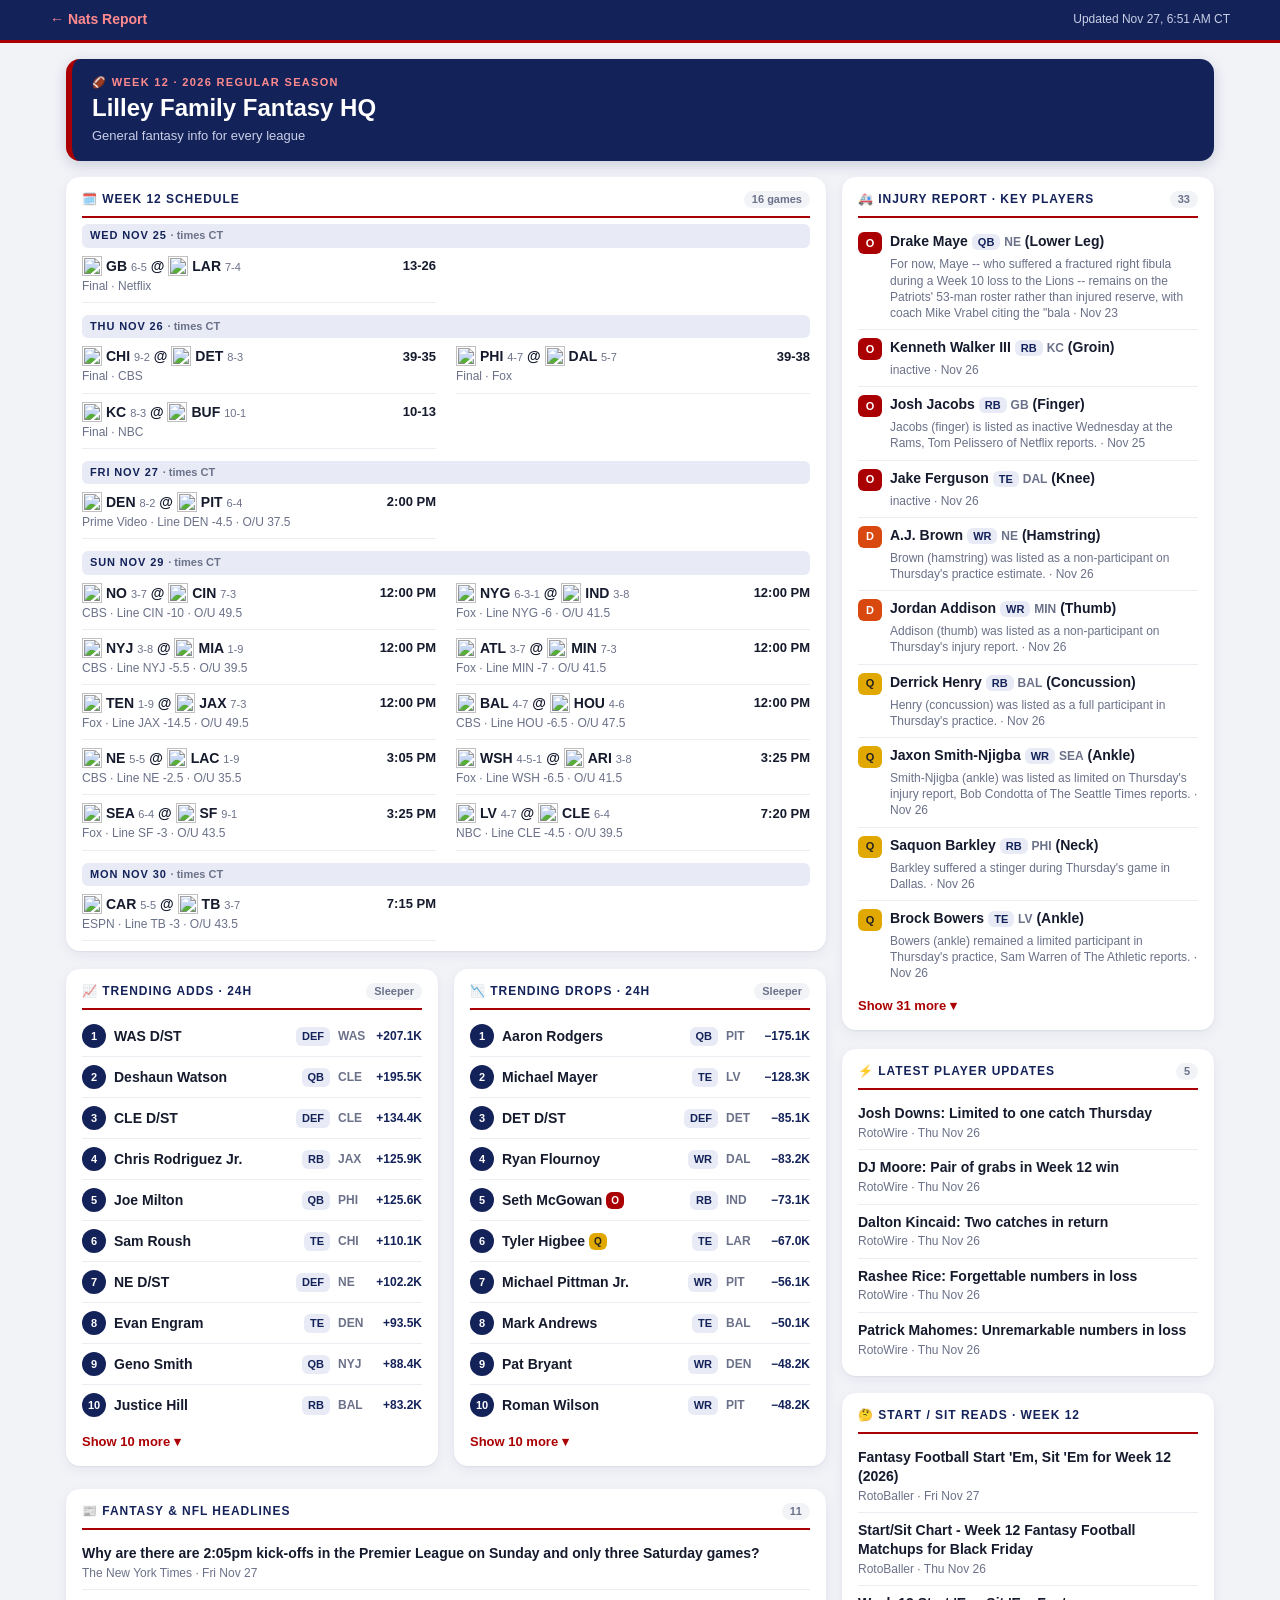
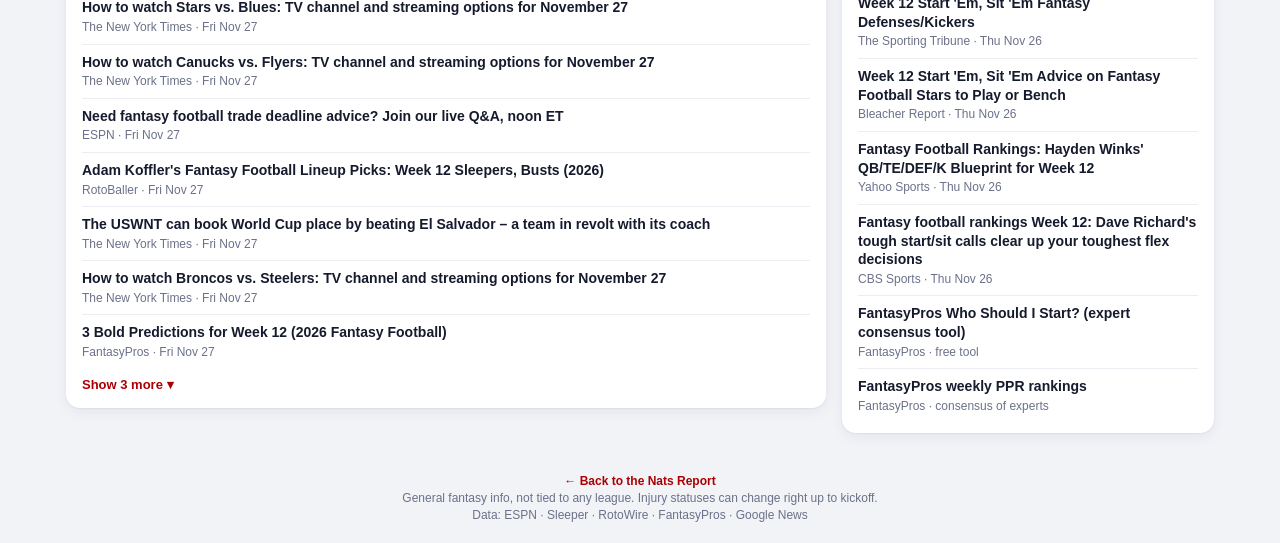
==== commit a1c8e13b: "Daily refresh 2026-11-27" ====
--- a/fantasy/index.html
+++ b/fantasy/index.html
@@ -29,8 +29,8 @@
 footer{text-align:center;color:var(--mute);font-size:12px;padding:16px 16px calc(env(safe-area-inset-bottom) + 20px)}footer a{color:var(--red);font-weight:700}
 @media(max-width:1000px){.grid{grid-template-columns:repeat(2,minmax(0,1fr))}}
 @media(max-width:700px){body{font-size:16px}.grid{grid-template-columns:1fr;gap:12px}.wide{grid-column:auto}main{padding-top:12px}.banner h1{font-size:21px}header p{font-size:11px}li{font-size:15px}.tile{padding:12px 14px 8px}}
-</style></head><body><header><div class="hd"><a href="../">← Nats Report</a><p>Updated Nov 27, 6:49 AM CT</p></div></header>
-<main><div class="banner"><small>🏈 Week 12 · 2026 Regular Season</small><h1>Lilley Family Fantasy HQ</h1><span class="bmeta">General fantasy info for every league</span></div><div class="grid"><section class="tile wide sched"><h3><span>🗓️ Week 12 Schedule</span><em>16 games</em></h3><div class="lvl">Wed Nov 25 <span>· times CT</span></div><ul><li><a class="game" href="https://www.espn.com/nfl/game/_/gameId/401873079/packers-rams"><span class="opp"><img class="lg" src="https://a.espncdn.com/i/teamlogos/nfl/500/scoreboard/gb.png" alt="">GB <small>6-5</small> @ <img class="lg" src="https://a.espncdn.com/i/teamlogos/nfl/500/scoreboard/lar.png" alt="">LAR <small>7-4</small></span><span class="sc">13-26</span></a><span class="meta">Final · Netflix</span></li></ul><div class="lvl">Thu Nov 26 <span>· times CT</span></div><ul><li><a class="game" href="https://www.espn.com/nfl/game/_/gameId/401873081/bears-lions"><span class="opp"><img class="lg" src="https://a.espncdn.com/i/teamlogos/nfl/500/scoreboard/chi.png" alt="">CHI <small>9-2</small> @ <img class="lg" src="https://a.espncdn.com/i/teamlogos/nfl/500/scoreboard/det.png" alt="">DET <small>8-3</small></span><span class="sc">39-35</span></a><span class="meta">Final · CBS</span></li><li><a class="game" href="https://www.espn.com/nfl/game/_/gameId/401873080/eagles-cowboys"><span class="opp"><img class="lg" src="https://a.espncdn.com/i/teamlogos/nfl/500/scoreboard/phi.png" alt="">PHI <small>4-7</small> @ <img class="lg" src="https://a.espncdn.com/i/teamlogos/nfl/500/scoreboard/dal.png" alt="">DAL <small>5-7</small></span><span class="sc">39-38</span></a><span class="meta">Final · Fox</span></li><li><a class="game" href="https://www.espn.com/nfl/game/_/gameId/401873082/chiefs-bills"><span class="opp"><img class="lg" src="https://a.espncdn.com/i/teamlogos/nfl/500/scoreboard/kc.png" alt="">KC <small>8-3</small> @ <img class="lg" src="https://a.espncdn.com/i/teamlogos/nfl/500/scoreboard/buf.png" alt="">BUF <small>10-1</small></span><span class="sc">10-13</span></a><span class="meta">Final · NBC</span></li></ul><div class="lvl">Fri Nov 27 <span>· times CT</span></div><ul><li><a class="game" href="https://www.espn.com/nfl/game/_/gameId/401873083/broncos-steelers"><span class="opp"><img class="lg" src="https://a.espncdn.com/i/teamlogos/nfl/500/scoreboard/den.png" alt="">DEN <small>8-2</small> @ <img class="lg" src="https://a.espncdn.com/i/teamlogos/nfl/500/scoreboard/pit.png" alt="">PIT <small>6-4</small></span><span class="sc">2:00 PM</span></a><span class="meta">Prime Video · Line DEN -4.5 · O/U 37.5</span></li></ul><div class="lvl">Sun Nov 29 <span>· times CT</span></div><ul><li><a class="game" href="https://www.espn.com/nfl/game/_/gameId/401873087/saints-bengals"><span class="opp"><img class="lg" src="https://a.espncdn.com/i/teamlogos/nfl/500/scoreboard/no.png" alt="">NO <small>3-7</small> @ <img class="lg" src="https://a.espncdn.com/i/teamlogos/nfl/500/scoreboard/cin.png" alt="">CIN <small>7-3</small></span><span class="sc">12:00 PM</span></a><span class="meta">CBS · Line CIN -10 · O/U 49.5</span></li><li><a class="game" href="https://www.espn.com/nfl/game/_/gameId/401873088/giants-colts"><span class="opp"><img class="lg" src="https://a.espncdn.com/i/teamlogos/nfl/500/scoreboard/nyg.png" alt="">NYG <small>6-3-1</small> @ <img class="lg" src="https://a.espncdn.com/i/teamlogos/nfl/500/scoreboard/ind.png" alt="">IND <small>3-8</small></span><span class="sc">12:00 PM</span></a><span class="meta">Fox · Line NYG -6 · O/U 41.5</span></li><li><a class="game" href="https://www.espn.com/nfl/game/_/gameId/401873089/jets-dolphins"><span class="opp"><img class="lg" src="https://a.espncdn.com/i/teamlogos/nfl/500/scoreboard/nyj.png" alt="">NYJ <small>3-8</small> @ <img class="lg" src="https://a.espncdn.com/i/teamlogos/nfl/500/scoreboard/mia.png" alt="">MIA <small>1-9</small></span><span class="sc">12:00 PM</span></a><span class="meta">CBS · Line NYJ -5.5 · O/U 39.5</span></li><li><a class="game" href="https://www.espn.com/nfl/game/_/gameId/401873084/falcons-vikings"><span class="opp"><img class="lg" src="https://a.espncdn.com/i/teamlogos/nfl/500/scoreboard/atl.png" alt="">ATL <small>3-7</small> @ <img class="lg" src="https://a.espncdn.com/i/teamlogos/nfl/500/scoreboard/min.png" alt="">MIN <small>7-3</small></span><span class="sc">12:00 PM</span></a><span class="meta">Fox · Line MIN -7 · O/U 41.5</span></li><li><a class="game" href="https://www.espn.com/nfl/game/_/gameId/401873090/titans-jaguars"><span class="opp"><img class="lg" src="https://a.espncdn.com/i/teamlogos/nfl/500/scoreboard/ten.png" alt="">TEN <small>1-9</small> @ <img class="lg" src="https://a.espncdn.com/i/teamlogos/nfl/500/scoreboard/jax.png" alt="">JAX <small>7-3</small></span><span class="sc">12:00 PM</span></a><span class="meta">Fox · Line JAX -14.5 · O/U 49.5</span></li><li><a class="game" href="https://www.espn.com/nfl/game/_/gameId/401873085/ravens-texans"><span class="opp"><img class="lg" src="https://a.espncdn.com/i/teamlogos/nfl/500/scoreboard/bal.png" alt="">BAL <small>4-7</small> @ <img class="lg" src="https://a.espncdn.com/i/teamlogos/nfl/500/scoreboard/hou.png" alt="">HOU <small>4-6</small></span><span class="sc">12:00 PM</span></a><span class="meta">CBS · Line HOU -6.5 · O/U 47.5</span></li><li><a class="game" href="https://www.espn.com/nfl/game/_/gameId/401873093/patriots-chargers"><span class="opp"><img class="lg" src="https://a.espncdn.com/i/teamlogos/nfl/500/scoreboard/ne.png" alt="">NE <small>5-5</small> @ <img class="lg" src="https://a.espncdn.com/i/teamlogos/nfl/500/scoreboard/lac.png" alt="">LAC <small>1-9</small></span><span class="sc">3:05 PM</span></a><span class="meta">CBS · Line NE -2.5 · O/U 35.5</span></li><li><a class="game" href="https://www.espn.com/nfl/game/_/gameId/401873092/commanders-cardinals"><span class="opp"><img class="lg" src="https://a.espncdn.com/i/teamlogos/nfl/500/scoreboard/wsh.png" alt="">WSH <small>4-5-1</small> @ <img class="lg" src="https://a.espncdn.com/i/teamlogos/nfl/500/scoreboard/ari.png" alt="">ARI <small>3-8</small></span><span class="sc">3:25 PM</span></a><span class="meta">Fox · Line WSH -6.5 · O/U 41.5</span></li><li><a class="game" href="https://www.espn.com/nfl/game/_/gameId/401873091/seahawks-49ers"><span class="opp"><img class="lg" src="https://a.espncdn.com/i/teamlogos/nfl/500/scoreboard/sea.png" alt="">SEA <small>6-4</small> @ <img class="lg" src="https://a.espncdn.com/i/teamlogos/nfl/500/scoreboard/sf.png" alt="">SF <small>9-1</small></span><span class="sc">3:25 PM</span></a><span class="meta">Fox · Line SF -3 · O/U 43.5</span></li><li><a class="game" href="https://www.espn.com/nfl/game/_/gameId/401873086/raiders-browns"><span class="opp"><img class="lg" src="https://a.espncdn.com/i/teamlogos/nfl/500/scoreboard/lv.png" alt="">LV <small>4-7</small> @ <img class="lg" src="https://a.espncdn.com/i/teamlogos/nfl/500/scoreboard/cle.png" alt="">CLE <small>6-4</small></span><span class="sc">7:20 PM</span></a><span class="meta">NBC · Line CLE -4.5 · O/U 39.5</span></li></ul><div class="lvl">Mon Nov 30 <span>· times CT</span></div><ul><li><a class="game" href="https://www.espn.com/nfl/game/_/gameId/401873094/panthers-buccaneers"><span class="opp"><img class="lg" src="https://a.espncdn.com/i/teamlogos/nfl/500/scoreboard/car.png" alt="">CAR <small>5-5</small> @ <img class="lg" src="https://a.espncdn.com/i/teamlogos/nfl/500/scoreboard/tb.png" alt="">TB <small>3-7</small></span><span class="sc">7:15 PM</span></a><span class="meta">ESPN · Line TB -3 · O/U 43.5</span></li></ul></section><section class="tile inj"><h3><span>🚑 Injury Report · Key Players</span><em>33</em></h3><ul><li><div class="ij"><span class="tag o">O</span><span class="nm"><a href="https://www.espn.com/nfl/player/_/id/4431452/drake-maye">Drake Maye</a><span class="pos">QB</span> <span class="tm2">NE</span> (Lower Leg)</span></div><span class="meta">For now, Maye -- who suffered a fractured right fibula during a Week 10 loss to the Lions -- remains on the Patriots&#x27; 53-man roster rather than injured reserve, with coach Mike Vrabel citing the &quot;bala · Nov 23</span></li><li><div class="ij"><span class="tag o">O</span><span class="nm"><a href="https://www.espn.com/nfl/player/_/id/4567048/kenneth-walker-iii">Kenneth Walker III</a><span class="pos">RB</span> <span class="tm2">KC</span> (Groin)</span></div><span class="meta">inactive · Nov 26</span></li><li><div class="ij"><span class="tag o">O</span><span class="nm"><a href="https://www.espn.com/nfl/player/_/id/4047365/josh-jacobs">Josh Jacobs</a><span class="pos">RB</span> <span class="tm2">GB</span> (Finger)</span></div><span class="meta">Jacobs (finger) is listed as inactive Wednesday at the Rams, Tom Pelissero of Netflix reports. · Nov 25</span></li><li><div class="ij"><span class="tag o">O</span><span class="nm"><a href="https://www.espn.com/nfl/player/_/id/4242355/jake-ferguson">Jake Ferguson</a><span class="pos">TE</span> <span class="tm2">DAL</span> (Knee)</span></div><span class="meta">inactive · Nov 26</span></li><li><div class="ij"><span class="tag d">D</span><span class="nm"><a href="https://www.espn.com/nfl/player/_/id/4047646/aj-brown">A.J. Brown</a><span class="pos">WR</span> <span class="tm2">NE</span> (Hamstring)</span></div><span class="meta">Brown (hamstring) was listed as a non-participant on Thursday&#x27;s practice estimate. · Nov 26</span></li><li><div class="ij"><span class="tag d">D</span><span class="nm"><a href="https://www.espn.com/nfl/player/_/id/4429205/jordan-addison">Jordan Addison</a><span class="pos">WR</span> <span class="tm2">MIN</span> (Thumb)</span></div><span class="meta">Addison (thumb) was listed as a non-participant on Thursday&#x27;s injury report. · Nov 26</span></li><li><div class="ij"><span class="tag q">Q</span><span class="nm"><a href="https://www.espn.com/nfl/player/_/id/3043078/derrick-henry">Derrick Henry</a><span class="pos">RB</span> <span class="tm2">BAL</span> (Concussion)</span></div><span class="meta">Henry (concussion) was listed as a full participant in Thursday&#x27;s practice. · Nov 26</span></li><li><div class="ij"><span class="tag q">Q</span><span class="nm"><a href="https://www.espn.com/nfl/player/_/id/4430878/jaxon-smith-njigba">Jaxon Smith-Njigba</a><span class="pos">WR</span> <span class="tm2">SEA</span> (Ankle)</span></div><span class="meta">Smith-Njigba (ankle) was listed as limited on Thursday&#x27;s injury report, Bob Condotta of The Seattle Times reports. · Nov 26</span></li><li><div class="ij"><span class="tag q">Q</span><span class="nm"><a href="https://www.espn.com/nfl/player/_/id/3929630/saquon-barkley">Saquon Barkley</a><span class="pos">RB</span> <span class="tm2">PHI</span> (Neck)</span></div><span class="meta">Barkley suffered a stinger during Thursday&#x27;s game in Dallas. · Nov 26</span></li><li><div class="ij"><span class="tag q">Q</span><span class="nm"><a href="https://www.espn.com/nfl/player/_/id/4432665/brock-bowers">Brock Bowers</a><span class="pos">TE</span> <span class="tm2">LV</span> (Ankle)</span></div><span class="meta">Bowers (ankle) remained a limited participant in Thursday&#x27;s practice, Sam Warren of The Athletic reports. · Nov 26</span></li></ul><details><summary>Show 31 more</summary><ul><li><div class="ij"><span class="tag q">Q</span><span class="nm"><a href="https://www.espn.com/nfl/player/_/id/4431611/caleb-williams">Caleb Williams</a><span class="pos">QB</span> <span class="tm2">CHI</span> (Abdomen)</span></div><span class="meta">Williams said after Thursday&#x27;s 39-35 win in Detroit that he&#x27;s &quot;fine&quot; and likely just has &quot;a bruise on his abdomen,&quot; Jason Lieser of the Chicago Sun-Times reports. · Nov 26</span></li><li><div class="ij"><span class="tag q">Q</span><span class="nm"><a href="https://www.espn.com/nfl/player/_/id/4241478/devonta-smith">DeVonta Smith</a><span class="pos">WR</span> <span class="tm2">PHI</span> (Back)</span></div><span class="meta">Smith (back) was seen limping badly in the locker room after Thursday&#x27;s 39-38 win over the Cowboys, Martin Frank of the Delaware News Journal reports. · Nov 26</span></li><li><div class="ij"><span class="tag q">Q</span><span class="nm"><a href="https://www.espn.com/nfl/player/_/id/4038941/justin-herbert">Justin Herbert</a><span class="pos">QB</span> <span class="tm2">LAC</span> (Concussion)</span></div><span class="meta">Herbert (concussion) was officially deemed a non-participant in Thursday&#x27;s practice. · Nov 26</span></li><li><div class="ij"><span class="tag q">Q</span><span class="nm"><a href="https://www.espn.com/nfl/player/_/id/4723086/colston-loveland">Colston Loveland</a><span class="pos">TE</span> <span class="tm2">CHI</span> (Knee)</span></div><span class="meta">Loveland (knee) has been ruled out from returning to Thursday&#x27;s game in Detroit. · Nov 26</span></li><li><div class="ij"><span class="tag q">Q</span><span class="nm"><a href="https://www.espn.com/nfl/player/_/id/4685472/tetairoa-mcmillan">Tetairoa McMillan</a><span class="pos">WR</span> <span class="tm2">CAR</span> (Foot)</span></div><span class="meta">McMillan (foot) was listed as a DNP on Thursday&#x27;s practice estimate, Mike Kaye of ESPN.com reports. · Nov 26</span></li><li><div class="ij"><span class="tag q">Q</span><span class="nm"><a href="https://www.espn.com/nfl/player/_/id/4882093/bhayshul-tuten">Bhayshul Tuten</a><span class="pos">RB</span> <span class="tm2">JAX</span> (Ankle)</span></div><span class="meta">Tuten (ankle/foot) didn&#x27;t practice Thursday, Ryan O&#x27;Halloran of The Florida Times-Union reports. · Nov 26</span></li><li><div class="ij"><span class="tag q">Q</span><span class="nm"><a href="https://www.espn.com/nfl/player/_/id/4361741/brock-purdy">Brock Purdy</a><span class="pos">QB</span> <span class="tm2">SF</span> (Ankle)</span></div><span class="meta">Purdy (ankle) was listed as a non-participant on Thursday&#x27;s injury report, Eric Branch of the San Francisco Chronicle reports. · Nov 26</span></li><li><div class="ij"><span class="tag q">Q</span><span class="nm"><a href="https://www.espn.com/nfl/player/_/id/16737/mike-evans">Mike Evans</a><span class="pos">WR</span> <span class="tm2">SF</span> (Achilles)</span></div><span class="meta">Evans (Achilles) was listed as limited on Thursday&#x27;s practice report, Matt Maiocco of NBC Sports Bay Area reports. · Nov 26</span></li><li><div class="ij"><span class="tag q">Q</span><span class="nm"><a href="https://www.espn.com/nfl/player/_/id/4248528/christian-watson">Christian Watson</a><span class="pos">WR</span> <span class="tm2">GB</span> (Concussion)</span></div><span class="meta">Watson (concussion) has been ruled out for the rest of Wednesday&#x27;s game against the Rams. · Nov 25</span></li><li><div class="ij"><span class="tag q">Q</span><span class="nm"><a href="https://www.espn.com/nfl/player/_/id/4432620/parker-washington">Parker Washington</a><span class="pos">WR</span> <span class="tm2">JAX</span> (Shoulder)</span></div><span class="meta">Washington (shoulder) was listed as a limited participant in Thursday&#x27;s practice, Ryan O&#x27;Halloran of The Florida Times-Union reports. · Nov 26</span></li><li><div class="ij"><span class="tag q">Q</span><span class="nm"><a href="https://www.espn.com/nfl/player/_/id/3916433/jakobi-meyers">Jakobi Meyers</a><span class="pos">WR</span> <span class="tm2">JAX</span> (Ankle)</span></div><span class="meta">Meyers was a limited participant in Wednesday&#x27;s practice due to an ankle injury. · Nov 25</span></li><li><div class="ij"><span class="tag q">Q</span><span class="nm"><a href="https://www.espn.com/nfl/player/_/id/3917315/kyler-murray">Kyler Murray</a><span class="pos">QB</span> <span class="tm2">MIN</span> (Hamstring)</span></div><span class="meta">Murray (hamstring) was listed as limited on Thursday&#x27;s injury report. · Nov 26</span></li><li><div class="ij"><span class="tag q">Q</span><span class="nm"><a href="https://www.espn.com/nfl/player/_/id/3121023/dallas-goedert">Dallas Goedert</a><span class="pos">TE</span> <span class="tm2">PHI</span> (Shoulder)</span></div><span class="meta">Goedert (shoulder) had his right arm in a sling following Thursday&#x27;s 39-38 victory over the Cowboys, Jimmy Kempski of PhillyVoice.com reports. · Nov 26</span></li><li><div class="ij"><span class="tag q">Q</span><span class="nm"><a href="https://www.espn.com/nfl/player/_/id/3117256/dalton-schultz">Dalton Schultz</a><span class="pos">TE</span> <span class="tm2">HOU</span> (Illness)</span></div><span class="meta">Schultz (illness) was a limited participant in Thursday&#x27;s practice. · Nov 26</span></li><li><div class="ij"><span class="tag q">Q</span><span class="nm"><a href="https://www.espn.com/nfl/player/_/id/3929645/juwan-johnson">Juwan Johnson</a><span class="pos">TE</span> <span class="tm2">NO</span> (Hamstring)</span></div><span class="meta">Coach Kellen Moore said Thursday that Johnson (hamstring/wrist) is considered day-to-day ahead of Sunday&#x27;s game against the Bengals, Katherine Terrell of ESPN.com reports. · Nov 26</span></li><li><div class="ij"><span class="tag q">Q</span><span class="nm"><a href="https://www.espn.com/nfl/player/_/id/4429059/woody-marks">Woody Marks</a><span class="pos">RB</span> <span class="tm2">HOU</span> (Concussion)</span></div><span class="meta">Marks (concussion) was listed as a full participant in Wednesday&#x27;s practice. · Nov 25</span></li><li><div class="ij"><span class="tag q">Q</span><span class="nm"><a href="https://www.espn.com/nfl/player/_/id/4361050/isaiah-likely">Isaiah Likely</a><span class="pos">TE</span> <span class="tm2">NYG</span> (Groin)</span></div><span class="meta">Likely (groin) was listed as limited on Thursday&#x27;s practice report, Dan Salomone of the Giants&#x27; official site reports. · Nov 26</span></li><li><div class="ij"><span class="tag q">Q</span><span class="nm"><a href="https://www.espn.com/nfl/player/_/id/3123076/david-njoku">David Njoku</a><span class="pos">TE</span> <span class="tm2">LAC</span> (Shoulder)</span></div><span class="meta">Njoku (shoulder) was listed as a non-participant in Thursday&#x27;s practice. · Nov 26</span></li><li><div class="ij"><span class="tag q">Q</span><span class="nm"><a href="https://www.espn.com/nfl/player/_/id/4596334/keaton-mitchell">Keaton Mitchell</a><span class="pos">RB</span> <span class="tm2">LAC</span> (Knee)</span></div><span class="meta">Mitchell (knee) did not practice Wednesday. · Nov 25</span></li><li><div class="ij"><span class="tag q">Q</span><span class="nm"><a href="https://www.espn.com/nfl/player/_/id/4723820/omar-cooper-jr">Omar Cooper Jr.</a><span class="pos">WR</span> <span class="tm2">NYJ</span> (Ankle)</span></div><span class="meta">Cooper (ankle/groin) was listed as a non-participant in practice Thursday. · Nov 26</span></li><li><div class="ij"><span class="tag q">Q</span><span class="nm"><a href="https://www.espn.com/nfl/player/_/id/4832800/denzel-boston">Denzel Boston</a><span class="pos">WR</span> <span class="tm2">CLE</span> (Quadriceps)</span></div><span class="meta">Boston (quadriceps) was listed as a non-participant on Thursday&#x27;s practice estimate, Sam Warren of The Athleticreports. · Nov 26</span></li><li><div class="ij"><span class="tag q">Q</span><span class="nm"><a href="https://www.espn.com/nfl/player/_/id/4429022/kayshon-boutte">Kayshon Boutte</a><span class="pos">WR</span> <span class="tm2">HOU</span> (Hip)</span></div><span class="meta">Boutte (hip) did not participate in Thursday&#x27;s practice session. · Nov 26</span></li><li><div class="ij"><span class="tag q">Q</span><span class="nm"><a href="https://www.espn.com/nfl/player/_/id/4870612/zachariah-branch">Zachariah Branch</a><span class="pos">WR</span> <span class="tm2">ATL</span> (Hamstring)</span></div><span class="meta">Branch (hamstring) didn&#x27;t participate in Wednesday&#x27;s practice, Will McFadden of the Falcons&#x27; official site reports. · Nov 25</span></li><li><div class="ij"><span class="tag ir">IR</span><span class="nm"><a href="https://www.espn.com/nfl/player/_/id/4870808/jeremiyah-love">Jeremiyah Love</a><span class="pos">RB</span> <span class="tm2">ARI</span> (Ankle)</span></div><span class="meta">Head coach Mike LaFleur said Wednesday that the Cardinals will evaluate Love (ankle) again Monday to hone in on a return date for the running back, Bo Brack of GoPHNX.com reports. · Nov 25</span></li><li><div class="ij"><span class="tag ir">IR</span><span class="nm"><a href="https://www.espn.com/nfl/player/_/id/4678008/jonathon-brooks">Jonathon Brooks</a><span class="pos">RB</span> <span class="tm2">CAR</span> (Groin)</span></div><span class="meta">Brooks (groin) was estimated as a full practice participant on Thursday&#x27;s report, Mike Kaye of ESPN.com reports. · Nov 26</span></li><li><div class="ij"><span class="tag ir">IR</span><span class="nm"><a href="https://www.espn.com/nfl/player/_/id/4360078/alec-pierce">Alec Pierce</a><span class="pos">WR</span> <span class="tm2">IND</span> (Heel)</span></div><span class="meta">When addressing the press Wednesday, Pierce (heel) noted that the offseason procedure he underwent this past March was done because he was dealing with heel pain that impacted his Achilles, Kevin Bowe · Nov 25</span></li><li><div class="ij"><span class="tag ir">IR</span><span class="nm"><a href="https://www.espn.com/nfl/player/_/id/4710714/dezhaun-stribling">De&#x27;Zhaun Stribling</a><span class="pos">WR</span> <span class="tm2">SF</span> (Ankle)</span></div><span class="meta">San Francisco head coach Kyle Shanahan said Wednesday that Stribling (ankle) is likely at least &quot;a couple weeks away&quot; from returning to practice, Harrison Rich of the San Francisco Chronicle reports.  · Nov 25</span></li><li><div class="ij"><span class="tag ir">IR</span><span class="nm"><a href="https://www.espn.com/nfl/player/_/id/4361432/romeo-doubs">Romeo Doubs</a><span class="pos">WR</span> <span class="tm2">NE</span> (Shoulder)</span></div><span class="meta">Doubs (shoulder) was listed as a limited practice participant on Thursday&#x27;s estimated report. · Nov 26</span></li><li><div class="ij"><span class="tag ir">IR</span><span class="nm"><a href="https://www.espn.com/nfl/player/_/id/4242512/malik-willis">Malik Willis</a><span class="pos">QB</span> <span class="tm2">MIA</span> (Abdomen)</span></div><span class="meta">Head coach Jeff Hafley said Monday that, at this time, surgery to address Willis&#x27; groin/core injury is not foreseen, Joe Schad of The Palm Beach Post reports. · Nov 23</span></li><li><div class="ij"><span class="tag ir">IR</span><span class="nm"><a href="https://www.espn.com/nfl/player/_/id/4570037/terrance-ferguson">Terrance Ferguson</a><span class="pos">TE</span> <span class="tm2">LAR</span> (Ankle)</span></div><span class="meta">Rams head coach Sean McVay said Monday that Ferguson (hamstring) won&#x27;t be activated from injured reserve this season and will require surgery to address the ankle injury he aggravated in Week 3, Stu J · Nov 23</span></li><li><div class="ij"><span class="tag ir">IR</span><span class="nm"><a href="https://www.espn.com/nfl/player/_/id/4430834/jalen-mcmillan">Jalen McMillan</a><span class="pos">WR</span> <span class="tm2">TB</span> (Knee - PCL)</span></div><span class="meta">McMillan (knee) was a full participant in Thursday&#x27;s practice. · Nov 26</span></li></ul></details></section><section class="tile "><h3><span>📈 Trending Adds · 24h</span><em>Sleeper</em></h3><ul><li><div class="pros"><span class="rk">1</span><span class="nm">WAS D/ST</span><span class="pos">DEF</span><span class="tm2">WAS</span><b class="cnt">+207.1K</b></div></li><li><div class="pros"><span class="rk">2</span><span class="nm">Deshaun Watson</span><span class="pos">QB</span><span class="tm2">CLE</span><b class="cnt">+195.5K</b></div></li><li><div class="pros"><span class="rk">3</span><span class="nm">CLE D/ST</span><span class="pos">DEF</span><span class="tm2">CLE</span><b class="cnt">+134.4K</b></div></li><li><div class="pros"><span class="rk">4</span><span class="nm">Chris Rodriguez Jr.</span><span class="pos">RB</span><span class="tm2">JAX</span><b class="cnt">+125.9K</b></div></li><li><div class="pros"><span class="rk">5</span><span class="nm">Joe Milton</span><span class="pos">QB</span><span class="tm2">PHI</span><b class="cnt">+125.6K</b></div></li><li><div class="pros"><span class="rk">6</span><span class="nm">Sam Roush</span><span class="pos">TE</span><span class="tm2">CHI</span><b class="cnt">+110.1K</b></div></li><li><div class="pros"><span class="rk">7</span><span class="nm">NE D/ST</span><span class="pos">DEF</span><span class="tm2">NE</span><b class="cnt">+102.2K</b></div></li><li><div class="pros"><span class="rk">8</span><span class="nm">Evan Engram</span><span class="pos">TE</span><span class="tm2">DEN</span><b class="cnt">+93.5K</b></div></li><li><div class="pros"><span class="rk">9</span><span class="nm">Geno Smith</span><span class="pos">QB</span><span class="tm2">NYJ</span><b class="cnt">+88.4K</b></div></li><li><div class="pros"><span class="rk">10</span><span class="nm">Justice Hill</span><span class="pos">RB</span><span class="tm2">BAL</span><b class="cnt">+83.2K</b></div></li></ul><details><summary>Show 10 more</summary><ul><li><div class="pros"><span class="rk">11</span><span class="nm">Chimere Dike</span><span class="pos">WR</span><span class="tm2">TEN</span><b class="cnt">+75.5K</b></div></li><li><div class="pros"><span class="rk">12</span><span class="nm">Samaje Perine</span><span class="pos">RB</span><span class="tm2">CIN</span><b class="cnt">+72.9K</b></div></li><li><div class="pros"><span class="rk">13</span><span class="nm">Konata Mumpfield</span><span class="pos">WR</span><span class="tm2">LAR</span><b class="cnt">+60.3K</b></div></li><li><div class="pros"><span class="rk">14</span><span class="nm">Fernando Mendoza</span><span class="pos">QB</span><span class="tm2">LV</span><b class="cnt">+59.9K</b></div></li><li><div class="pros"><span class="rk">15</span><span class="nm">NYG D/ST</span><span class="pos">DEF</span><span class="tm2">NYG</span><b class="cnt">+57.0K</b></div></li><li><div class="pros"><span class="rk">16</span><span class="nm">Darren Waller <span class="tag q sm">Q</span></span><span class="pos">TE</span><span class="tm2">CAR</span><b class="cnt">+52.9K</b></div></li><li><div class="pros"><span class="rk">17</span><span class="nm">Ted Hurst III</span><span class="pos">WR</span><span class="tm2">TB</span><b class="cnt">+49.7K</b></div></li><li><div class="pros"><span class="rk">18</span><span class="nm">Brenton Strange</span><span class="pos">TE</span><span class="tm2">JAX</span><b class="cnt">+49.7K</b></div></li><li><div class="pros"><span class="rk">19</span><span class="nm">Jason Sanders</span><span class="pos">K</span><span class="tm2">NYJ</span><b class="cnt">+43.3K</b></div></li><li><div class="pros"><span class="rk">20</span><span class="nm">J.J. McCarthy</span><span class="pos">QB</span><span class="tm2">NYG</span><b class="cnt">+43.0K</b></div></li></ul></details></section><section class="tile "><h3><span>📉 Trending Drops · 24h</span><em>Sleeper</em></h3><ul><li><div class="pros"><span class="rk">1</span><span class="nm">Aaron Rodgers</span><span class="pos">QB</span><span class="tm2">PIT</span><b class="cnt">−175.1K</b></div></li><li><div class="pros"><span class="rk">2</span><span class="nm">Michael Mayer</span><span class="pos">TE</span><span class="tm2">LV</span><b class="cnt">−128.3K</b></div></li><li><div class="pros"><span class="rk">3</span><span class="nm">DET D/ST</span><span class="pos">DEF</span><span class="tm2">DET</span><b class="cnt">−85.1K</b></div></li><li><div class="pros"><span class="rk">4</span><span class="nm">Ryan Flournoy</span><span class="pos">WR</span><span class="tm2">DAL</span><b class="cnt">−83.2K</b></div></li><li><div class="pros"><span class="rk">5</span><span class="nm">Seth McGowan <span class="tag o sm">O</span></span><span class="pos">RB</span><span class="tm2">IND</span><b class="cnt">−73.1K</b></div></li><li><div class="pros"><span class="rk">6</span><span class="nm">Tyler Higbee <span class="tag q sm">Q</span></span><span class="pos">TE</span><span class="tm2">LAR</span><b class="cnt">−67.0K</b></div></li><li><div class="pros"><span class="rk">7</span><span class="nm">Michael Pittman Jr.</span><span class="pos">WR</span><span class="tm2">PIT</span><b class="cnt">−56.1K</b></div></li><li><div class="pros"><span class="rk">8</span><span class="nm">Mark Andrews</span><span class="pos">TE</span><span class="tm2">BAL</span><b class="cnt">−50.1K</b></div></li><li><div class="pros"><span class="rk">9</span><span class="nm">Pat Bryant</span><span class="pos">WR</span><span class="tm2">DEN</span><b class="cnt">−48.2K</b></div></li><li><div class="pros"><span class="rk">10</span><span class="nm">Roman Wilson</span><span class="pos">WR</span><span class="tm2">PIT</span><b class="cnt">−48.2K</b></div></li></ul><details><summary>Show 10 more</summary><ul><li><div class="pros"><span class="rk">11</span><span class="nm">Devin Singletary</span><span class="pos">RB</span><span class="tm2">NYG</span><b class="cnt">−47.8K</b></div></li><li><div class="pros"><span class="rk">12</span><span class="nm">Tank Dell</span><span class="pos">WR</span><span class="tm2">HOU</span><b class="cnt">−42.8K</b></div></li><li><div class="pros"><span class="rk">13</span><span class="nm">Elic Ayomanor</span><span class="pos">WR</span><span class="tm2">TEN</span><b class="cnt">−42.1K</b></div></li><li><div class="pros"><span class="rk">14</span><span class="nm">Darren Waller <span class="tag q sm">Q</span></span><span class="pos">TE</span><span class="tm2">CAR</span><b class="cnt">−39.8K</b></div></li><li><div class="pros"><span class="rk">15</span><span class="nm">Adonai Mitchell</span><span class="pos">WR</span><span class="tm2">NYJ</span><b class="cnt">−38.5K</b></div></li><li><div class="pros"><span class="rk">16</span><span class="nm">Xavier Hutchinson</span><span class="pos">WR</span><span class="tm2">HOU</span><b class="cnt">−37.2K</b></div></li><li><div class="pros"><span class="rk">17</span><span class="nm">Keon Coleman</span><span class="pos">WR</span><span class="tm2">BUF</span><b class="cnt">−36.4K</b></div></li><li><div class="pros"><span class="rk">18</span><span class="nm">Puka Nacua</span><span class="pos">WR</span><span class="tm2">LAR</span><b class="cnt">−35.9K</b></div></li><li><div class="pros"><span class="rk">19</span><span class="nm">Courtland Sutton</span><span class="pos">WR</span><span class="tm2">DEN</span><b class="cnt">−35.1K</b></div></li><li><div class="pros"><span class="rk">20</span><span class="nm">Bo Nix</span><span class="pos">QB</span><span class="tm2">DEN</span><b class="cnt">−35.0K</b></div></li></ul></details></section><section class="tile wide news"><h3><span>📰 Fantasy &amp; NFL Headlines</span><em>11</em></h3><ul><li><a href="https://news.google.com/rss/articles/[base64]?oc=5">Need fantasy football trade deadline advice? Join our live Q&amp;A, noon ET</a><span class="meta">ESPN · Fri Nov 27</span></li><li><a href="https://news.google.com/rss/articles/[base64]?oc=5">Adam Koffler&#x27;s Fantasy Football Lineup Picks: Week 12 Sleepers, Busts (2026)</a><span class="meta">RotoBaller · Fri Nov 27</span></li><li><a href="https://news.google.com/rss/articles/CBMijgFBVV95cUxPUXVPT1dBSXZEWm9BVEUtX2l4WmQxX2EzdlBtZ0JWN3Q0Vk9LdUc5bm1QVlZqTjFHakp0akpCY1JfRGV1NjdfUzJLMlZCajdBT2VxVE9pUGpZTTFmNzhydlFKZllLbndZZGQ4WjQ0TUlFTU14U0hWWVlYcWYzZXhMR1lTcVhwajgwRDJKUjhB?oc=5">The USWNT can book World Cup place by beating El Salvador – a team in revolt with its coach</a><span class="meta">The New York Times · Fri Nov 27</span></li><li><a href="https://news.google.com/rss/articles/[base64]?oc=5">How to watch Broncos vs. Steelers: TV channel and streaming options for November 27</a><span class="meta">The New York Times · Fri Nov 27</span></li><li><a href="https://news.google.com/rss/articles/[base64]?oc=5">Bruno Fernandes misses Manchester United training with illness</a><span class="meta">The New York Times · Fri Nov 27</span></li><li><a href="https://news.google.com/rss/articles/[base64]?oc=5">Must-Have Bench Stashes, Sneaky Fantasy Football Waiver Adds: Week 12 (2026)</a><span class="meta">RotoBaller · Fri Nov 27</span></li><li><a href="https://news.google.com/rss/articles/[base64]?oc=5">How Wild coach John Hynes has evolved, Quinn Hughes and Stanley Cup conversation</a><span class="meta">The New York Times · Fri Nov 27</span></li><li><a href="https://www.fantasypros.com/2026/11/3-bold-predictions-for-week-12-2026-fantasy-football/">3 Bold Predictions for Week 12 (2026 Fantasy Football)</a><span class="meta">FantasyPros · Fri Nov 27</span></li></ul><details><summary>Show 3 more</summary><ul><li><a href="https://www.fantasypros.com/2026/11/fantasy-football-week-12-rankings-2026/">Fantasy Football Week 12 Rankings (2026)</a><span class="meta">FantasyPros · Fri Nov 27</span></li><li><a href="https://www.fantasypros.com/2026/11/fantasy-football-week-12-start-sit-advice-sleepers-busts-2026/">Fantasy Football Week 12 Start/Sit Advice: Sleepers &amp; Busts (2026)</a><span class="meta">FantasyPros · Thu Nov 26</span></li><li><a href="https://www.fantasypros.com/2026/11/the-primer-week-12-edition-2026-fantasy-football/">The Primer: Week 12 Edition (2026 Fantasy Football)</a><span class="meta">FantasyPros · Thu Nov 26</span></li></ul></details></section><section class="tile "><h3><span>⚡ Latest Player Updates</span><em>5</em></h3><ul><li><a href="https://www.rotowire.com//football/player/josh-downs-16689">Josh Downs: Limited to one catch Thursday</a><span class="meta">RotoWire · Thu Nov 26</span></li><li><a href="https://www.rotowire.com//football/player/dj-moore-12477">DJ Moore: Pair of grabs in Week 12 win</a><span class="meta">RotoWire · Thu Nov 26</span></li><li><a href="https://www.rotowire.com//football/player/dalton-kincaid-16697">Dalton Kincaid: Two catches in return</a><span class="meta">RotoWire · Thu Nov 26</span></li><li><a href="https://www.rotowire.com//football/player/rashee-rice-16963">Rashee Rice: Forgettable numbers in loss</a><span class="meta">RotoWire · Thu Nov 26</span></li><li><a href="https://www.rotowire.com//football/player/patrick-mahomes-11839">Patrick Mahomes: Unremarkable numbers in loss</a><span class="meta">RotoWire · Thu Nov 26</span></li></ul></section><section class="tile "><h3><span>🤔 Start / Sit Reads · Week 12</span></h3><ul><li><a href="https://news.google.com/rss/articles/CBMijAFBVV95cUxNZENoa3J6UXZFdTFUV1hUa2xkZ0FqTWtZLTFhbTljUEtOdnNUYTB6cExPOXd0RnNtQkd0MTQtcnlSbjlEMzhQNk5GczZCRG1QRHlSbGhOSmVaNW15WjBMaE5wU3pfNFRYVmhNbGVyRzdzc2RiZFp4ZTFHajM4aWFkZ2Ezc1o3YVJEMW53bA?oc=5">Fantasy Football Start &#x27;Em, Sit &#x27;Em for Week 12 (2026)</a><span class="meta">RotoBaller · Fri Nov 27</span></li><li><a href="https://news.google.com/rss/articles/[base64]?oc=5">Start/Sit Chart - Week 12 Fantasy Football Matchups for Black Friday</a><span class="meta">RotoBaller · Thu Nov 26</span></li><li><a href="https://news.google.com/rss/articles/[base64]?oc=5">Week 12 Start &#x27;Em, Sit &#x27;Em Fantasy Defenses/Kickers</a><span class="meta">The Sporting Tribune · Thu Nov 26</span></li><li><a href="https://news.google.com/rss/articles/[base64]?oc=5">Week 12 Start &#x27;Em, Sit &#x27;Em Advice on Fantasy Football Stars to Play or Bench</a><span class="meta">Bleacher Report · Thu Nov 26</span></li><li><a href="https://news.google.com/rss/articles/[base64]?oc=5">Fantasy Football Rankings: Hayden Winks&#x27; QB/TE/DEF/K Blueprint for Week 12</a><span class="meta">Yahoo Sports · Thu Nov 26</span></li><li><a href="https://news.google.com/rss/articles/[base64]?oc=5">Fantasy football rankings Week 12: Dave Richard&#x27;s tough start/sit calls clear up your toughest flex decisions</a><span class="meta">CBS Sports · Thu Nov 26</span></li><li><a href="https://www.fantasypros.com/nfl/start/">FantasyPros Who Should I Start? (expert consensus tool)</a><span class="meta">FantasyPros · free tool</span></li><li><a href="https://www.fantasypros.com/nfl/rankings/ppr-cheatsheets.php">FantasyPros weekly PPR rankings</a><span class="meta">FantasyPros · consensus of experts</span></li></ul></section></div></main>
+</style></head><body><header><div class="hd"><a href="../">← Nats Report</a><p>Updated Nov 27, 6:51 AM CT</p></div></header>
+<main><div class="banner"><small>🏈 Week 12 · 2026 Regular Season</small><h1>Lilley Family Fantasy HQ</h1><span class="bmeta">General fantasy info for every league</span></div><div class="grid"><section class="tile wide sched"><h3><span>🗓️ Week 12 Schedule</span><em>16 games</em></h3><div class="lvl">Wed Nov 25 <span>· times CT</span></div><ul><li><a class="game" href="https://www.espn.com/nfl/game/_/gameId/401873079/packers-rams"><span class="opp"><img class="lg" src="https://a.espncdn.com/i/teamlogos/nfl/500/scoreboard/gb.png" alt="">GB <small>6-5</small> @ <img class="lg" src="https://a.espncdn.com/i/teamlogos/nfl/500/scoreboard/lar.png" alt="">LAR <small>7-4</small></span><span class="sc">13-26</span></a><span class="meta">Final · Netflix</span></li></ul><div class="lvl">Thu Nov 26 <span>· times CT</span></div><ul><li><a class="game" href="https://www.espn.com/nfl/game/_/gameId/401873081/bears-lions"><span class="opp"><img class="lg" src="https://a.espncdn.com/i/teamlogos/nfl/500/scoreboard/chi.png" alt="">CHI <small>9-2</small> @ <img class="lg" src="https://a.espncdn.com/i/teamlogos/nfl/500/scoreboard/det.png" alt="">DET <small>8-3</small></span><span class="sc">39-35</span></a><span class="meta">Final · CBS</span></li><li><a class="game" href="https://www.espn.com/nfl/game/_/gameId/401873080/eagles-cowboys"><span class="opp"><img class="lg" src="https://a.espncdn.com/i/teamlogos/nfl/500/scoreboard/phi.png" alt="">PHI <small>4-7</small> @ <img class="lg" src="https://a.espncdn.com/i/teamlogos/nfl/500/scoreboard/dal.png" alt="">DAL <small>5-7</small></span><span class="sc">39-38</span></a><span class="meta">Final · Fox</span></li><li><a class="game" href="https://www.espn.com/nfl/game/_/gameId/401873082/chiefs-bills"><span class="opp"><img class="lg" src="https://a.espncdn.com/i/teamlogos/nfl/500/scoreboard/kc.png" alt="">KC <small>8-3</small> @ <img class="lg" src="https://a.espncdn.com/i/teamlogos/nfl/500/scoreboard/buf.png" alt="">BUF <small>10-1</small></span><span class="sc">10-13</span></a><span class="meta">Final · NBC</span></li></ul><div class="lvl">Fri Nov 27 <span>· times CT</span></div><ul><li><a class="game" href="https://www.espn.com/nfl/game/_/gameId/401873083/broncos-steelers"><span class="opp"><img class="lg" src="https://a.espncdn.com/i/teamlogos/nfl/500/scoreboard/den.png" alt="">DEN <small>8-2</small> @ <img class="lg" src="https://a.espncdn.com/i/teamlogos/nfl/500/scoreboard/pit.png" alt="">PIT <small>6-4</small></span><span class="sc">2:00 PM</span></a><span class="meta">Prime Video · Line DEN -4.5 · O/U 37.5</span></li></ul><div class="lvl">Sun Nov 29 <span>· times CT</span></div><ul><li><a class="game" href="https://www.espn.com/nfl/game/_/gameId/401873087/saints-bengals"><span class="opp"><img class="lg" src="https://a.espncdn.com/i/teamlogos/nfl/500/scoreboard/no.png" alt="">NO <small>3-7</small> @ <img class="lg" src="https://a.espncdn.com/i/teamlogos/nfl/500/scoreboard/cin.png" alt="">CIN <small>7-3</small></span><span class="sc">12:00 PM</span></a><span class="meta">CBS · Line CIN -10 · O/U 49.5</span></li><li><a class="game" href="https://www.espn.com/nfl/game/_/gameId/401873088/giants-colts"><span class="opp"><img class="lg" src="https://a.espncdn.com/i/teamlogos/nfl/500/scoreboard/nyg.png" alt="">NYG <small>6-3-1</small> @ <img class="lg" src="https://a.espncdn.com/i/teamlogos/nfl/500/scoreboard/ind.png" alt="">IND <small>3-8</small></span><span class="sc">12:00 PM</span></a><span class="meta">Fox · Line NYG -6 · O/U 41.5</span></li><li><a class="game" href="https://www.espn.com/nfl/game/_/gameId/401873089/jets-dolphins"><span class="opp"><img class="lg" src="https://a.espncdn.com/i/teamlogos/nfl/500/scoreboard/nyj.png" alt="">NYJ <small>3-8</small> @ <img class="lg" src="https://a.espncdn.com/i/teamlogos/nfl/500/scoreboard/mia.png" alt="">MIA <small>1-9</small></span><span class="sc">12:00 PM</span></a><span class="meta">CBS · Line NYJ -5.5 · O/U 39.5</span></li><li><a class="game" href="https://www.espn.com/nfl/game/_/gameId/401873084/falcons-vikings"><span class="opp"><img class="lg" src="https://a.espncdn.com/i/teamlogos/nfl/500/scoreboard/atl.png" alt="">ATL <small>3-7</small> @ <img class="lg" src="https://a.espncdn.com/i/teamlogos/nfl/500/scoreboard/min.png" alt="">MIN <small>7-3</small></span><span class="sc">12:00 PM</span></a><span class="meta">Fox · Line MIN -7 · O/U 41.5</span></li><li><a class="game" href="https://www.espn.com/nfl/game/_/gameId/401873090/titans-jaguars"><span class="opp"><img class="lg" src="https://a.espncdn.com/i/teamlogos/nfl/500/scoreboard/ten.png" alt="">TEN <small>1-9</small> @ <img class="lg" src="https://a.espncdn.com/i/teamlogos/nfl/500/scoreboard/jax.png" alt="">JAX <small>7-3</small></span><span class="sc">12:00 PM</span></a><span class="meta">Fox · Line JAX -14.5 · O/U 49.5</span></li><li><a class="game" href="https://www.espn.com/nfl/game/_/gameId/401873085/ravens-texans"><span class="opp"><img class="lg" src="https://a.espncdn.com/i/teamlogos/nfl/500/scoreboard/bal.png" alt="">BAL <small>4-7</small> @ <img class="lg" src="https://a.espncdn.com/i/teamlogos/nfl/500/scoreboard/hou.png" alt="">HOU <small>4-6</small></span><span class="sc">12:00 PM</span></a><span class="meta">CBS · Line HOU -6.5 · O/U 47.5</span></li><li><a class="game" href="https://www.espn.com/nfl/game/_/gameId/401873093/patriots-chargers"><span class="opp"><img class="lg" src="https://a.espncdn.com/i/teamlogos/nfl/500/scoreboard/ne.png" alt="">NE <small>5-5</small> @ <img class="lg" src="https://a.espncdn.com/i/teamlogos/nfl/500/scoreboard/lac.png" alt="">LAC <small>1-9</small></span><span class="sc">3:05 PM</span></a><span class="meta">CBS · Line NE -2.5 · O/U 35.5</span></li><li><a class="game" href="https://www.espn.com/nfl/game/_/gameId/401873092/commanders-cardinals"><span class="opp"><img class="lg" src="https://a.espncdn.com/i/teamlogos/nfl/500/scoreboard/wsh.png" alt="">WSH <small>4-5-1</small> @ <img class="lg" src="https://a.espncdn.com/i/teamlogos/nfl/500/scoreboard/ari.png" alt="">ARI <small>3-8</small></span><span class="sc">3:25 PM</span></a><span class="meta">Fox · Line WSH -6.5 · O/U 41.5</span></li><li><a class="game" href="https://www.espn.com/nfl/game/_/gameId/401873091/seahawks-49ers"><span class="opp"><img class="lg" src="https://a.espncdn.com/i/teamlogos/nfl/500/scoreboard/sea.png" alt="">SEA <small>6-4</small> @ <img class="lg" src="https://a.espncdn.com/i/teamlogos/nfl/500/scoreboard/sf.png" alt="">SF <small>9-1</small></span><span class="sc">3:25 PM</span></a><span class="meta">Fox · Line SF -3 · O/U 43.5</span></li><li><a class="game" href="https://www.espn.com/nfl/game/_/gameId/401873086/raiders-browns"><span class="opp"><img class="lg" src="https://a.espncdn.com/i/teamlogos/nfl/500/scoreboard/lv.png" alt="">LV <small>4-7</small> @ <img class="lg" src="https://a.espncdn.com/i/teamlogos/nfl/500/scoreboard/cle.png" alt="">CLE <small>6-4</small></span><span class="sc">7:20 PM</span></a><span class="meta">NBC · Line CLE -4.5 · O/U 39.5</span></li></ul><div class="lvl">Mon Nov 30 <span>· times CT</span></div><ul><li><a class="game" href="https://www.espn.com/nfl/game/_/gameId/401873094/panthers-buccaneers"><span class="opp"><img class="lg" src="https://a.espncdn.com/i/teamlogos/nfl/500/scoreboard/car.png" alt="">CAR <small>5-5</small> @ <img class="lg" src="https://a.espncdn.com/i/teamlogos/nfl/500/scoreboard/tb.png" alt="">TB <small>3-7</small></span><span class="sc">7:15 PM</span></a><span class="meta">ESPN · Line TB -3 · O/U 43.5</span></li></ul></section><section class="tile inj"><h3><span>🚑 Injury Report · Key Players</span><em>33</em></h3><ul><li><div class="ij"><span class="tag o">O</span><span class="nm"><a href="https://www.espn.com/nfl/player/_/id/4431452/drake-maye">Drake Maye</a><span class="pos">QB</span> <span class="tm2">NE</span> (Lower Leg)</span></div><span class="meta">For now, Maye -- who suffered a fractured right fibula during a Week 10 loss to the Lions -- remains on the Patriots&#x27; 53-man roster rather than injured reserve, with coach Mike Vrabel citing the &quot;bala · Nov 23</span></li><li><div class="ij"><span class="tag o">O</span><span class="nm"><a href="https://www.espn.com/nfl/player/_/id/4567048/kenneth-walker-iii">Kenneth Walker III</a><span class="pos">RB</span> <span class="tm2">KC</span> (Groin)</span></div><span class="meta">inactive · Nov 26</span></li><li><div class="ij"><span class="tag o">O</span><span class="nm"><a href="https://www.espn.com/nfl/player/_/id/4047365/josh-jacobs">Josh Jacobs</a><span class="pos">RB</span> <span class="tm2">GB</span> (Finger)</span></div><span class="meta">Jacobs (finger) is listed as inactive Wednesday at the Rams, Tom Pelissero of Netflix reports. · Nov 25</span></li><li><div class="ij"><span class="tag o">O</span><span class="nm"><a href="https://www.espn.com/nfl/player/_/id/4242355/jake-ferguson">Jake Ferguson</a><span class="pos">TE</span> <span class="tm2">DAL</span> (Knee)</span></div><span class="meta">inactive · Nov 26</span></li><li><div class="ij"><span class="tag d">D</span><span class="nm"><a href="https://www.espn.com/nfl/player/_/id/4047646/aj-brown">A.J. Brown</a><span class="pos">WR</span> <span class="tm2">NE</span> (Hamstring)</span></div><span class="meta">Brown (hamstring) was listed as a non-participant on Thursday&#x27;s practice estimate. · Nov 26</span></li><li><div class="ij"><span class="tag d">D</span><span class="nm"><a href="https://www.espn.com/nfl/player/_/id/4429205/jordan-addison">Jordan Addison</a><span class="pos">WR</span> <span class="tm2">MIN</span> (Thumb)</span></div><span class="meta">Addison (thumb) was listed as a non-participant on Thursday&#x27;s injury report. · Nov 26</span></li><li><div class="ij"><span class="tag q">Q</span><span class="nm"><a href="https://www.espn.com/nfl/player/_/id/3043078/derrick-henry">Derrick Henry</a><span class="pos">RB</span> <span class="tm2">BAL</span> (Concussion)</span></div><span class="meta">Henry (concussion) was listed as a full participant in Thursday&#x27;s practice. · Nov 26</span></li><li><div class="ij"><span class="tag q">Q</span><span class="nm"><a href="https://www.espn.com/nfl/player/_/id/4430878/jaxon-smith-njigba">Jaxon Smith-Njigba</a><span class="pos">WR</span> <span class="tm2">SEA</span> (Ankle)</span></div><span class="meta">Smith-Njigba (ankle) was listed as limited on Thursday&#x27;s injury report, Bob Condotta of The Seattle Times reports. · Nov 26</span></li><li><div class="ij"><span class="tag q">Q</span><span class="nm"><a href="https://www.espn.com/nfl/player/_/id/3929630/saquon-barkley">Saquon Barkley</a><span class="pos">RB</span> <span class="tm2">PHI</span> (Neck)</span></div><span class="meta">Barkley suffered a stinger during Thursday&#x27;s game in Dallas. · Nov 26</span></li><li><div class="ij"><span class="tag q">Q</span><span class="nm"><a href="https://www.espn.com/nfl/player/_/id/4432665/brock-bowers">Brock Bowers</a><span class="pos">TE</span> <span class="tm2">LV</span> (Ankle)</span></div><span class="meta">Bowers (ankle) remained a limited participant in Thursday&#x27;s practice, Sam Warren of The Athletic reports. · Nov 26</span></li></ul><details><summary>Show 31 more</summary><ul><li><div class="ij"><span class="tag q">Q</span><span class="nm"><a href="https://www.espn.com/nfl/player/_/id/4431611/caleb-williams">Caleb Williams</a><span class="pos">QB</span> <span class="tm2">CHI</span> (Abdomen)</span></div><span class="meta">Williams said after Thursday&#x27;s 39-35 win in Detroit that he&#x27;s &quot;fine&quot; and likely just has &quot;a bruise on his abdomen,&quot; Jason Lieser of the Chicago Sun-Times reports. · Nov 26</span></li><li><div class="ij"><span class="tag q">Q</span><span class="nm"><a href="https://www.espn.com/nfl/player/_/id/4241478/devonta-smith">DeVonta Smith</a><span class="pos">WR</span> <span class="tm2">PHI</span> (Back)</span></div><span class="meta">Smith (back) was seen limping badly in the locker room after Thursday&#x27;s 39-38 win over the Cowboys, Martin Frank of the Delaware News Journal reports. · Nov 26</span></li><li><div class="ij"><span class="tag q">Q</span><span class="nm"><a href="https://www.espn.com/nfl/player/_/id/4038941/justin-herbert">Justin Herbert</a><span class="pos">QB</span> <span class="tm2">LAC</span> (Concussion)</span></div><span class="meta">Herbert (concussion) was officially deemed a non-participant in Thursday&#x27;s practice. · Nov 26</span></li><li><div class="ij"><span class="tag q">Q</span><span class="nm"><a href="https://www.espn.com/nfl/player/_/id/4723086/colston-loveland">Colston Loveland</a><span class="pos">TE</span> <span class="tm2">CHI</span> (Knee)</span></div><span class="meta">Loveland (knee) has been ruled out from returning to Thursday&#x27;s game in Detroit. · Nov 26</span></li><li><div class="ij"><span class="tag q">Q</span><span class="nm"><a href="https://www.espn.com/nfl/player/_/id/4685472/tetairoa-mcmillan">Tetairoa McMillan</a><span class="pos">WR</span> <span class="tm2">CAR</span> (Foot)</span></div><span class="meta">McMillan (foot) was listed as a DNP on Thursday&#x27;s practice estimate, Mike Kaye of ESPN.com reports. · Nov 26</span></li><li><div class="ij"><span class="tag q">Q</span><span class="nm"><a href="https://www.espn.com/nfl/player/_/id/4882093/bhayshul-tuten">Bhayshul Tuten</a><span class="pos">RB</span> <span class="tm2">JAX</span> (Ankle)</span></div><span class="meta">Tuten (ankle/foot) didn&#x27;t practice Thursday, Ryan O&#x27;Halloran of The Florida Times-Union reports. · Nov 26</span></li><li><div class="ij"><span class="tag q">Q</span><span class="nm"><a href="https://www.espn.com/nfl/player/_/id/4361741/brock-purdy">Brock Purdy</a><span class="pos">QB</span> <span class="tm2">SF</span> (Ankle)</span></div><span class="meta">Purdy (ankle) was listed as a non-participant on Thursday&#x27;s injury report, Eric Branch of the San Francisco Chronicle reports. · Nov 26</span></li><li><div class="ij"><span class="tag q">Q</span><span class="nm"><a href="https://www.espn.com/nfl/player/_/id/16737/mike-evans">Mike Evans</a><span class="pos">WR</span> <span class="tm2">SF</span> (Achilles)</span></div><span class="meta">Evans (Achilles) was listed as limited on Thursday&#x27;s practice report, Matt Maiocco of NBC Sports Bay Area reports. · Nov 26</span></li><li><div class="ij"><span class="tag q">Q</span><span class="nm"><a href="https://www.espn.com/nfl/player/_/id/4248528/christian-watson">Christian Watson</a><span class="pos">WR</span> <span class="tm2">GB</span> (Concussion)</span></div><span class="meta">Watson (concussion) has been ruled out for the rest of Wednesday&#x27;s game against the Rams. · Nov 25</span></li><li><div class="ij"><span class="tag q">Q</span><span class="nm"><a href="https://www.espn.com/nfl/player/_/id/4432620/parker-washington">Parker Washington</a><span class="pos">WR</span> <span class="tm2">JAX</span> (Shoulder)</span></div><span class="meta">Washington (shoulder) was listed as a limited participant in Thursday&#x27;s practice, Ryan O&#x27;Halloran of The Florida Times-Union reports. · Nov 26</span></li><li><div class="ij"><span class="tag q">Q</span><span class="nm"><a href="https://www.espn.com/nfl/player/_/id/3916433/jakobi-meyers">Jakobi Meyers</a><span class="pos">WR</span> <span class="tm2">JAX</span> (Ankle)</span></div><span class="meta">Meyers was a limited participant in Wednesday&#x27;s practice due to an ankle injury. · Nov 25</span></li><li><div class="ij"><span class="tag q">Q</span><span class="nm"><a href="https://www.espn.com/nfl/player/_/id/3917315/kyler-murray">Kyler Murray</a><span class="pos">QB</span> <span class="tm2">MIN</span> (Hamstring)</span></div><span class="meta">Murray (hamstring) was listed as limited on Thursday&#x27;s injury report. · Nov 26</span></li><li><div class="ij"><span class="tag q">Q</span><span class="nm"><a href="https://www.espn.com/nfl/player/_/id/3121023/dallas-goedert">Dallas Goedert</a><span class="pos">TE</span> <span class="tm2">PHI</span> (Shoulder)</span></div><span class="meta">Goedert (shoulder) had his right arm in a sling following Thursday&#x27;s 39-38 victory over the Cowboys, Jimmy Kempski of PhillyVoice.com reports. · Nov 26</span></li><li><div class="ij"><span class="tag q">Q</span><span class="nm"><a href="https://www.espn.com/nfl/player/_/id/3117256/dalton-schultz">Dalton Schultz</a><span class="pos">TE</span> <span class="tm2">HOU</span> (Illness)</span></div><span class="meta">Schultz (illness) was a limited participant in Thursday&#x27;s practice. · Nov 26</span></li><li><div class="ij"><span class="tag q">Q</span><span class="nm"><a href="https://www.espn.com/nfl/player/_/id/3929645/juwan-johnson">Juwan Johnson</a><span class="pos">TE</span> <span class="tm2">NO</span> (Hamstring)</span></div><span class="meta">Coach Kellen Moore said Thursday that Johnson (hamstring/wrist) is considered day-to-day ahead of Sunday&#x27;s game against the Bengals, Katherine Terrell of ESPN.com reports. · Nov 26</span></li><li><div class="ij"><span class="tag q">Q</span><span class="nm"><a href="https://www.espn.com/nfl/player/_/id/4429059/woody-marks">Woody Marks</a><span class="pos">RB</span> <span class="tm2">HOU</span> (Concussion)</span></div><span class="meta">Marks (concussion) was listed as a full participant in Wednesday&#x27;s practice. · Nov 25</span></li><li><div class="ij"><span class="tag q">Q</span><span class="nm"><a href="https://www.espn.com/nfl/player/_/id/4361050/isaiah-likely">Isaiah Likely</a><span class="pos">TE</span> <span class="tm2">NYG</span> (Groin)</span></div><span class="meta">Likely (groin) was listed as limited on Thursday&#x27;s practice report, Dan Salomone of the Giants&#x27; official site reports. · Nov 26</span></li><li><div class="ij"><span class="tag q">Q</span><span class="nm"><a href="https://www.espn.com/nfl/player/_/id/3123076/david-njoku">David Njoku</a><span class="pos">TE</span> <span class="tm2">LAC</span> (Shoulder)</span></div><span class="meta">Njoku (shoulder) was listed as a non-participant in Thursday&#x27;s practice. · Nov 26</span></li><li><div class="ij"><span class="tag q">Q</span><span class="nm"><a href="https://www.espn.com/nfl/player/_/id/4596334/keaton-mitchell">Keaton Mitchell</a><span class="pos">RB</span> <span class="tm2">LAC</span> (Knee)</span></div><span class="meta">Mitchell (knee) did not practice Wednesday. · Nov 25</span></li><li><div class="ij"><span class="tag q">Q</span><span class="nm"><a href="https://www.espn.com/nfl/player/_/id/4723820/omar-cooper-jr">Omar Cooper Jr.</a><span class="pos">WR</span> <span class="tm2">NYJ</span> (Ankle)</span></div><span class="meta">Cooper (ankle/groin) was listed as a non-participant in practice Thursday. · Nov 26</span></li><li><div class="ij"><span class="tag q">Q</span><span class="nm"><a href="https://www.espn.com/nfl/player/_/id/4832800/denzel-boston">Denzel Boston</a><span class="pos">WR</span> <span class="tm2">CLE</span> (Quadriceps)</span></div><span class="meta">Boston (quadriceps) was listed as a non-participant on Thursday&#x27;s practice estimate, Sam Warren of The Athleticreports. · Nov 26</span></li><li><div class="ij"><span class="tag q">Q</span><span class="nm"><a href="https://www.espn.com/nfl/player/_/id/4429022/kayshon-boutte">Kayshon Boutte</a><span class="pos">WR</span> <span class="tm2">HOU</span> (Hip)</span></div><span class="meta">Boutte (hip) did not participate in Thursday&#x27;s practice session. · Nov 26</span></li><li><div class="ij"><span class="tag q">Q</span><span class="nm"><a href="https://www.espn.com/nfl/player/_/id/4870612/zachariah-branch">Zachariah Branch</a><span class="pos">WR</span> <span class="tm2">ATL</span> (Hamstring)</span></div><span class="meta">Branch (hamstring) didn&#x27;t participate in Wednesday&#x27;s practice, Will McFadden of the Falcons&#x27; official site reports. · Nov 25</span></li><li><div class="ij"><span class="tag ir">IR</span><span class="nm"><a href="https://www.espn.com/nfl/player/_/id/4870808/jeremiyah-love">Jeremiyah Love</a><span class="pos">RB</span> <span class="tm2">ARI</span> (Ankle)</span></div><span class="meta">Head coach Mike LaFleur said Wednesday that the Cardinals will evaluate Love (ankle) again Monday to hone in on a return date for the running back, Bo Brack of GoPHNX.com reports. · Nov 25</span></li><li><div class="ij"><span class="tag ir">IR</span><span class="nm"><a href="https://www.espn.com/nfl/player/_/id/4678008/jonathon-brooks">Jonathon Brooks</a><span class="pos">RB</span> <span class="tm2">CAR</span> (Groin)</span></div><span class="meta">Brooks (groin) was estimated as a full practice participant on Thursday&#x27;s report, Mike Kaye of ESPN.com reports. · Nov 26</span></li><li><div class="ij"><span class="tag ir">IR</span><span class="nm"><a href="https://www.espn.com/nfl/player/_/id/4360078/alec-pierce">Alec Pierce</a><span class="pos">WR</span> <span class="tm2">IND</span> (Heel)</span></div><span class="meta">When addressing the press Wednesday, Pierce (heel) noted that the offseason procedure he underwent this past March was done because he was dealing with heel pain that impacted his Achilles, Kevin Bowe · Nov 25</span></li><li><div class="ij"><span class="tag ir">IR</span><span class="nm"><a href="https://www.espn.com/nfl/player/_/id/4710714/dezhaun-stribling">De&#x27;Zhaun Stribling</a><span class="pos">WR</span> <span class="tm2">SF</span> (Ankle)</span></div><span class="meta">San Francisco head coach Kyle Shanahan said Wednesday that Stribling (ankle) is likely at least &quot;a couple weeks away&quot; from returning to practice, Harrison Rich of the San Francisco Chronicle reports.  · Nov 25</span></li><li><div class="ij"><span class="tag ir">IR</span><span class="nm"><a href="https://www.espn.com/nfl/player/_/id/4361432/romeo-doubs">Romeo Doubs</a><span class="pos">WR</span> <span class="tm2">NE</span> (Shoulder)</span></div><span class="meta">Doubs (shoulder) was listed as a limited practice participant on Thursday&#x27;s estimated report. · Nov 26</span></li><li><div class="ij"><span class="tag ir">IR</span><span class="nm"><a href="https://www.espn.com/nfl/player/_/id/4242512/malik-willis">Malik Willis</a><span class="pos">QB</span> <span class="tm2">MIA</span> (Abdomen)</span></div><span class="meta">Head coach Jeff Hafley said Monday that, at this time, surgery to address Willis&#x27; groin/core injury is not foreseen, Joe Schad of The Palm Beach Post reports. · Nov 23</span></li><li><div class="ij"><span class="tag ir">IR</span><span class="nm"><a href="https://www.espn.com/nfl/player/_/id/4570037/terrance-ferguson">Terrance Ferguson</a><span class="pos">TE</span> <span class="tm2">LAR</span> (Ankle)</span></div><span class="meta">Rams head coach Sean McVay said Monday that Ferguson (hamstring) won&#x27;t be activated from injured reserve this season and will require surgery to address the ankle injury he aggravated in Week 3, Stu J · Nov 23</span></li><li><div class="ij"><span class="tag ir">IR</span><span class="nm"><a href="https://www.espn.com/nfl/player/_/id/4430834/jalen-mcmillan">Jalen McMillan</a><span class="pos">WR</span> <span class="tm2">TB</span> (Knee - PCL)</span></div><span class="meta">McMillan (knee) was a full participant in Thursday&#x27;s practice. · Nov 26</span></li></ul></details></section><section class="tile "><h3><span>📈 Trending Adds · 24h</span><em>Sleeper</em></h3><ul><li><div class="pros"><span class="rk">1</span><span class="nm">WAS D/ST</span><span class="pos">DEF</span><span class="tm2">WAS</span><b class="cnt">+207.1K</b></div></li><li><div class="pros"><span class="rk">2</span><span class="nm">Deshaun Watson</span><span class="pos">QB</span><span class="tm2">CLE</span><b class="cnt">+195.5K</b></div></li><li><div class="pros"><span class="rk">3</span><span class="nm">CLE D/ST</span><span class="pos">DEF</span><span class="tm2">CLE</span><b class="cnt">+134.4K</b></div></li><li><div class="pros"><span class="rk">4</span><span class="nm">Chris Rodriguez Jr.</span><span class="pos">RB</span><span class="tm2">JAX</span><b class="cnt">+125.9K</b></div></li><li><div class="pros"><span class="rk">5</span><span class="nm">Joe Milton</span><span class="pos">QB</span><span class="tm2">PHI</span><b class="cnt">+125.6K</b></div></li><li><div class="pros"><span class="rk">6</span><span class="nm">Sam Roush</span><span class="pos">TE</span><span class="tm2">CHI</span><b class="cnt">+110.1K</b></div></li><li><div class="pros"><span class="rk">7</span><span class="nm">NE D/ST</span><span class="pos">DEF</span><span class="tm2">NE</span><b class="cnt">+102.2K</b></div></li><li><div class="pros"><span class="rk">8</span><span class="nm">Evan Engram</span><span class="pos">TE</span><span class="tm2">DEN</span><b class="cnt">+93.5K</b></div></li><li><div class="pros"><span class="rk">9</span><span class="nm">Geno Smith</span><span class="pos">QB</span><span class="tm2">NYJ</span><b class="cnt">+88.4K</b></div></li><li><div class="pros"><span class="rk">10</span><span class="nm">Justice Hill</span><span class="pos">RB</span><span class="tm2">BAL</span><b class="cnt">+83.2K</b></div></li></ul><details><summary>Show 10 more</summary><ul><li><div class="pros"><span class="rk">11</span><span class="nm">Chimere Dike</span><span class="pos">WR</span><span class="tm2">TEN</span><b class="cnt">+75.5K</b></div></li><li><div class="pros"><span class="rk">12</span><span class="nm">Samaje Perine</span><span class="pos">RB</span><span class="tm2">CIN</span><b class="cnt">+72.9K</b></div></li><li><div class="pros"><span class="rk">13</span><span class="nm">Konata Mumpfield</span><span class="pos">WR</span><span class="tm2">LAR</span><b class="cnt">+60.3K</b></div></li><li><div class="pros"><span class="rk">14</span><span class="nm">Fernando Mendoza</span><span class="pos">QB</span><span class="tm2">LV</span><b class="cnt">+59.9K</b></div></li><li><div class="pros"><span class="rk">15</span><span class="nm">NYG D/ST</span><span class="pos">DEF</span><span class="tm2">NYG</span><b class="cnt">+57.0K</b></div></li><li><div class="pros"><span class="rk">16</span><span class="nm">Darren Waller <span class="tag q sm">Q</span></span><span class="pos">TE</span><span class="tm2">CAR</span><b class="cnt">+52.9K</b></div></li><li><div class="pros"><span class="rk">17</span><span class="nm">Ted Hurst III</span><span class="pos">WR</span><span class="tm2">TB</span><b class="cnt">+49.7K</b></div></li><li><div class="pros"><span class="rk">18</span><span class="nm">Brenton Strange</span><span class="pos">TE</span><span class="tm2">JAX</span><b class="cnt">+49.7K</b></div></li><li><div class="pros"><span class="rk">19</span><span class="nm">Jason Sanders</span><span class="pos">K</span><span class="tm2">NYJ</span><b class="cnt">+43.3K</b></div></li><li><div class="pros"><span class="rk">20</span><span class="nm">J.J. McCarthy</span><span class="pos">QB</span><span class="tm2">NYG</span><b class="cnt">+43.0K</b></div></li></ul></details></section><section class="tile "><h3><span>📉 Trending Drops · 24h</span><em>Sleeper</em></h3><ul><li><div class="pros"><span class="rk">1</span><span class="nm">Aaron Rodgers</span><span class="pos">QB</span><span class="tm2">PIT</span><b class="cnt">−175.1K</b></div></li><li><div class="pros"><span class="rk">2</span><span class="nm">Michael Mayer</span><span class="pos">TE</span><span class="tm2">LV</span><b class="cnt">−128.3K</b></div></li><li><div class="pros"><span class="rk">3</span><span class="nm">DET D/ST</span><span class="pos">DEF</span><span class="tm2">DET</span><b class="cnt">−85.1K</b></div></li><li><div class="pros"><span class="rk">4</span><span class="nm">Ryan Flournoy</span><span class="pos">WR</span><span class="tm2">DAL</span><b class="cnt">−83.2K</b></div></li><li><div class="pros"><span class="rk">5</span><span class="nm">Seth McGowan <span class="tag o sm">O</span></span><span class="pos">RB</span><span class="tm2">IND</span><b class="cnt">−73.1K</b></div></li><li><div class="pros"><span class="rk">6</span><span class="nm">Tyler Higbee <span class="tag q sm">Q</span></span><span class="pos">TE</span><span class="tm2">LAR</span><b class="cnt">−67.0K</b></div></li><li><div class="pros"><span class="rk">7</span><span class="nm">Michael Pittman Jr.</span><span class="pos">WR</span><span class="tm2">PIT</span><b class="cnt">−56.1K</b></div></li><li><div class="pros"><span class="rk">8</span><span class="nm">Mark Andrews</span><span class="pos">TE</span><span class="tm2">BAL</span><b class="cnt">−50.1K</b></div></li><li><div class="pros"><span class="rk">9</span><span class="nm">Pat Bryant</span><span class="pos">WR</span><span class="tm2">DEN</span><b class="cnt">−48.2K</b></div></li><li><div class="pros"><span class="rk">10</span><span class="nm">Roman Wilson</span><span class="pos">WR</span><span class="tm2">PIT</span><b class="cnt">−48.2K</b></div></li></ul><details><summary>Show 10 more</summary><ul><li><div class="pros"><span class="rk">11</span><span class="nm">Devin Singletary</span><span class="pos">RB</span><span class="tm2">NYG</span><b class="cnt">−47.8K</b></div></li><li><div class="pros"><span class="rk">12</span><span class="nm">Tank Dell</span><span class="pos">WR</span><span class="tm2">HOU</span><b class="cnt">−42.8K</b></div></li><li><div class="pros"><span class="rk">13</span><span class="nm">Elic Ayomanor</span><span class="pos">WR</span><span class="tm2">TEN</span><b class="cnt">−42.1K</b></div></li><li><div class="pros"><span class="rk">14</span><span class="nm">Darren Waller <span class="tag q sm">Q</span></span><span class="pos">TE</span><span class="tm2">CAR</span><b class="cnt">−39.8K</b></div></li><li><div class="pros"><span class="rk">15</span><span class="nm">Adonai Mitchell</span><span class="pos">WR</span><span class="tm2">NYJ</span><b class="cnt">−38.5K</b></div></li><li><div class="pros"><span class="rk">16</span><span class="nm">Xavier Hutchinson</span><span class="pos">WR</span><span class="tm2">HOU</span><b class="cnt">−37.2K</b></div></li><li><div class="pros"><span class="rk">17</span><span class="nm">Keon Coleman</span><span class="pos">WR</span><span class="tm2">BUF</span><b class="cnt">−36.4K</b></div></li><li><div class="pros"><span class="rk">18</span><span class="nm">Puka Nacua</span><span class="pos">WR</span><span class="tm2">LAR</span><b class="cnt">−35.9K</b></div></li><li><div class="pros"><span class="rk">19</span><span class="nm">Courtland Sutton</span><span class="pos">WR</span><span class="tm2">DEN</span><b class="cnt">−35.1K</b></div></li><li><div class="pros"><span class="rk">20</span><span class="nm">Bo Nix</span><span class="pos">QB</span><span class="tm2">DEN</span><b class="cnt">−35.0K</b></div></li></ul></details></section><section class="tile wide news"><h3><span>📰 Fantasy &amp; NFL Headlines</span><em>11</em></h3><ul><li><a href="https://news.google.com/rss/articles/[base64]?oc=5">Why are there are 2:05pm kick-offs in the Premier League on Sunday and only three Saturday games?</a><span class="meta">The New York Times · Fri Nov 27</span></li><li><a href="https://news.google.com/rss/articles/[base64]?oc=5">How to watch Stars vs. Blues: TV channel and streaming options for November 27</a><span class="meta">The New York Times · Fri Nov 27</span></li><li><a href="https://news.google.com/rss/articles/[base64]?oc=5">How to watch Canucks vs. Flyers: TV channel and streaming options for November 27</a><span class="meta">The New York Times · Fri Nov 27</span></li><li><a href="https://news.google.com/rss/articles/[base64]?oc=5">Need fantasy football trade deadline advice? Join our live Q&amp;A, noon ET</a><span class="meta">ESPN · Fri Nov 27</span></li><li><a href="https://news.google.com/rss/articles/[base64]?oc=5">Adam Koffler&#x27;s Fantasy Football Lineup Picks: Week 12 Sleepers, Busts (2026)</a><span class="meta">RotoBaller · Fri Nov 27</span></li><li><a href="https://news.google.com/rss/articles/CBMijgFBVV95cUxPUXVPT1dBSXZEWm9BVEUtX2l4WmQxX2EzdlBtZ0JWN3Q0Vk9LdUc5bm1QVlZqTjFHakp0akpCY1JfRGV1NjdfUzJLMlZCajdBT2VxVE9pUGpZTTFmNzhydlFKZllLbndZZGQ4WjQ0TUlFTU14U0hWWVlYcWYzZXhMR1lTcVhwajgwRDJKUjhB?oc=5">The USWNT can book World Cup place by beating El Salvador – a team in revolt with its coach</a><span class="meta">The New York Times · Fri Nov 27</span></li><li><a href="https://news.google.com/rss/articles/[base64]?oc=5">How to watch Broncos vs. Steelers: TV channel and streaming options for November 27</a><span class="meta">The New York Times · Fri Nov 27</span></li><li><a href="https://www.fantasypros.com/2026/11/3-bold-predictions-for-week-12-2026-fantasy-football/">3 Bold Predictions for Week 12 (2026 Fantasy Football)</a><span class="meta">FantasyPros · Fri Nov 27</span></li></ul><details><summary>Show 3 more</summary><ul><li><a href="https://www.fantasypros.com/2026/11/fantasy-football-week-12-rankings-2026/">Fantasy Football Week 12 Rankings (2026)</a><span class="meta">FantasyPros · Fri Nov 27</span></li><li><a href="https://www.fantasypros.com/2026/11/fantasy-football-week-12-start-sit-advice-sleepers-busts-2026/">Fantasy Football Week 12 Start/Sit Advice: Sleepers &amp; Busts (2026)</a><span class="meta">FantasyPros · Thu Nov 26</span></li><li><a href="https://www.fantasypros.com/2026/11/the-primer-week-12-edition-2026-fantasy-football/">The Primer: Week 12 Edition (2026 Fantasy Football)</a><span class="meta">FantasyPros · Thu Nov 26</span></li></ul></details></section><section class="tile "><h3><span>⚡ Latest Player Updates</span><em>5</em></h3><ul><li><a href="https://www.rotowire.com//football/player/josh-downs-16689">Josh Downs: Limited to one catch Thursday</a><span class="meta">RotoWire · Thu Nov 26</span></li><li><a href="https://www.rotowire.com//football/player/dj-moore-12477">DJ Moore: Pair of grabs in Week 12 win</a><span class="meta">RotoWire · Thu Nov 26</span></li><li><a href="https://www.rotowire.com//football/player/dalton-kincaid-16697">Dalton Kincaid: Two catches in return</a><span class="meta">RotoWire · Thu Nov 26</span></li><li><a href="https://www.rotowire.com//football/player/rashee-rice-16963">Rashee Rice: Forgettable numbers in loss</a><span class="meta">RotoWire · Thu Nov 26</span></li><li><a href="https://www.rotowire.com//football/player/patrick-mahomes-11839">Patrick Mahomes: Unremarkable numbers in loss</a><span class="meta">RotoWire · Thu Nov 26</span></li></ul></section><section class="tile "><h3><span>🤔 Start / Sit Reads · Week 12</span></h3><ul><li><a href="https://news.google.com/rss/articles/CBMijAFBVV95cUxNZENoa3J6UXZFdTFUV1hUa2xkZ0FqTWtZLTFhbTljUEtOdnNUYTB6cExPOXd0RnNtQkd0MTQtcnlSbjlEMzhQNk5GczZCRG1QRHlSbGhOSmVaNW15WjBMaE5wU3pfNFRYVmhNbGVyRzdzc2RiZFp4ZTFHajM4aWFkZ2Ezc1o3YVJEMW53bA?oc=5">Fantasy Football Start &#x27;Em, Sit &#x27;Em for Week 12 (2026)</a><span class="meta">RotoBaller · Fri Nov 27</span></li><li><a href="https://news.google.com/rss/articles/[base64]?oc=5">Start/Sit Chart - Week 12 Fantasy Football Matchups for Black Friday</a><span class="meta">RotoBaller · Thu Nov 26</span></li><li><a href="https://news.google.com/rss/articles/[base64]?oc=5">Week 12 Start &#x27;Em, Sit &#x27;Em Fantasy Defenses/Kickers</a><span class="meta">The Sporting Tribune · Thu Nov 26</span></li><li><a href="https://news.google.com/rss/articles/[base64]?oc=5">Week 12 Start &#x27;Em, Sit &#x27;Em Advice on Fantasy Football Stars to Play or Bench</a><span class="meta">Bleacher Report · Thu Nov 26</span></li><li><a href="https://news.google.com/rss/articles/[base64]?oc=5">Fantasy Football Rankings: Hayden Winks&#x27; QB/TE/DEF/K Blueprint for Week 12</a><span class="meta">Yahoo Sports · Thu Nov 26</span></li><li><a href="https://news.google.com/rss/articles/[base64]?oc=5">Fantasy football rankings Week 12: Dave Richard&#x27;s tough start/sit calls clear up your toughest flex decisions</a><span class="meta">CBS Sports · Thu Nov 26</span></li><li><a href="https://www.fantasypros.com/nfl/start/">FantasyPros Who Should I Start? (expert consensus tool)</a><span class="meta">FantasyPros · free tool</span></li><li><a href="https://www.fantasypros.com/nfl/rankings/ppr-cheatsheets.php">FantasyPros weekly PPR rankings</a><span class="meta">FantasyPros · consensus of experts</span></li></ul></section></div></main>
 <script>
 (function(){var g=document.querySelector('.grid');function lay(){if(getComputedStyle(g).gridTemplateColumns.split(' ').length<2){g.classList.remove('mas');[].forEach.call(g.children,function(t){t.style.gridRowEnd=''});return}g.classList.add('mas');[].forEach.call(g.children,function(t){t.style.gridRowEnd='span '+Math.ceil((t.getBoundingClientRect().height+16)/8)})}
 window.addEventListener('load',lay);window.addEventListener('resize',lay);document.querySelectorAll('details').forEach(function(d){d.addEventListener('toggle',lay)});lay()})();
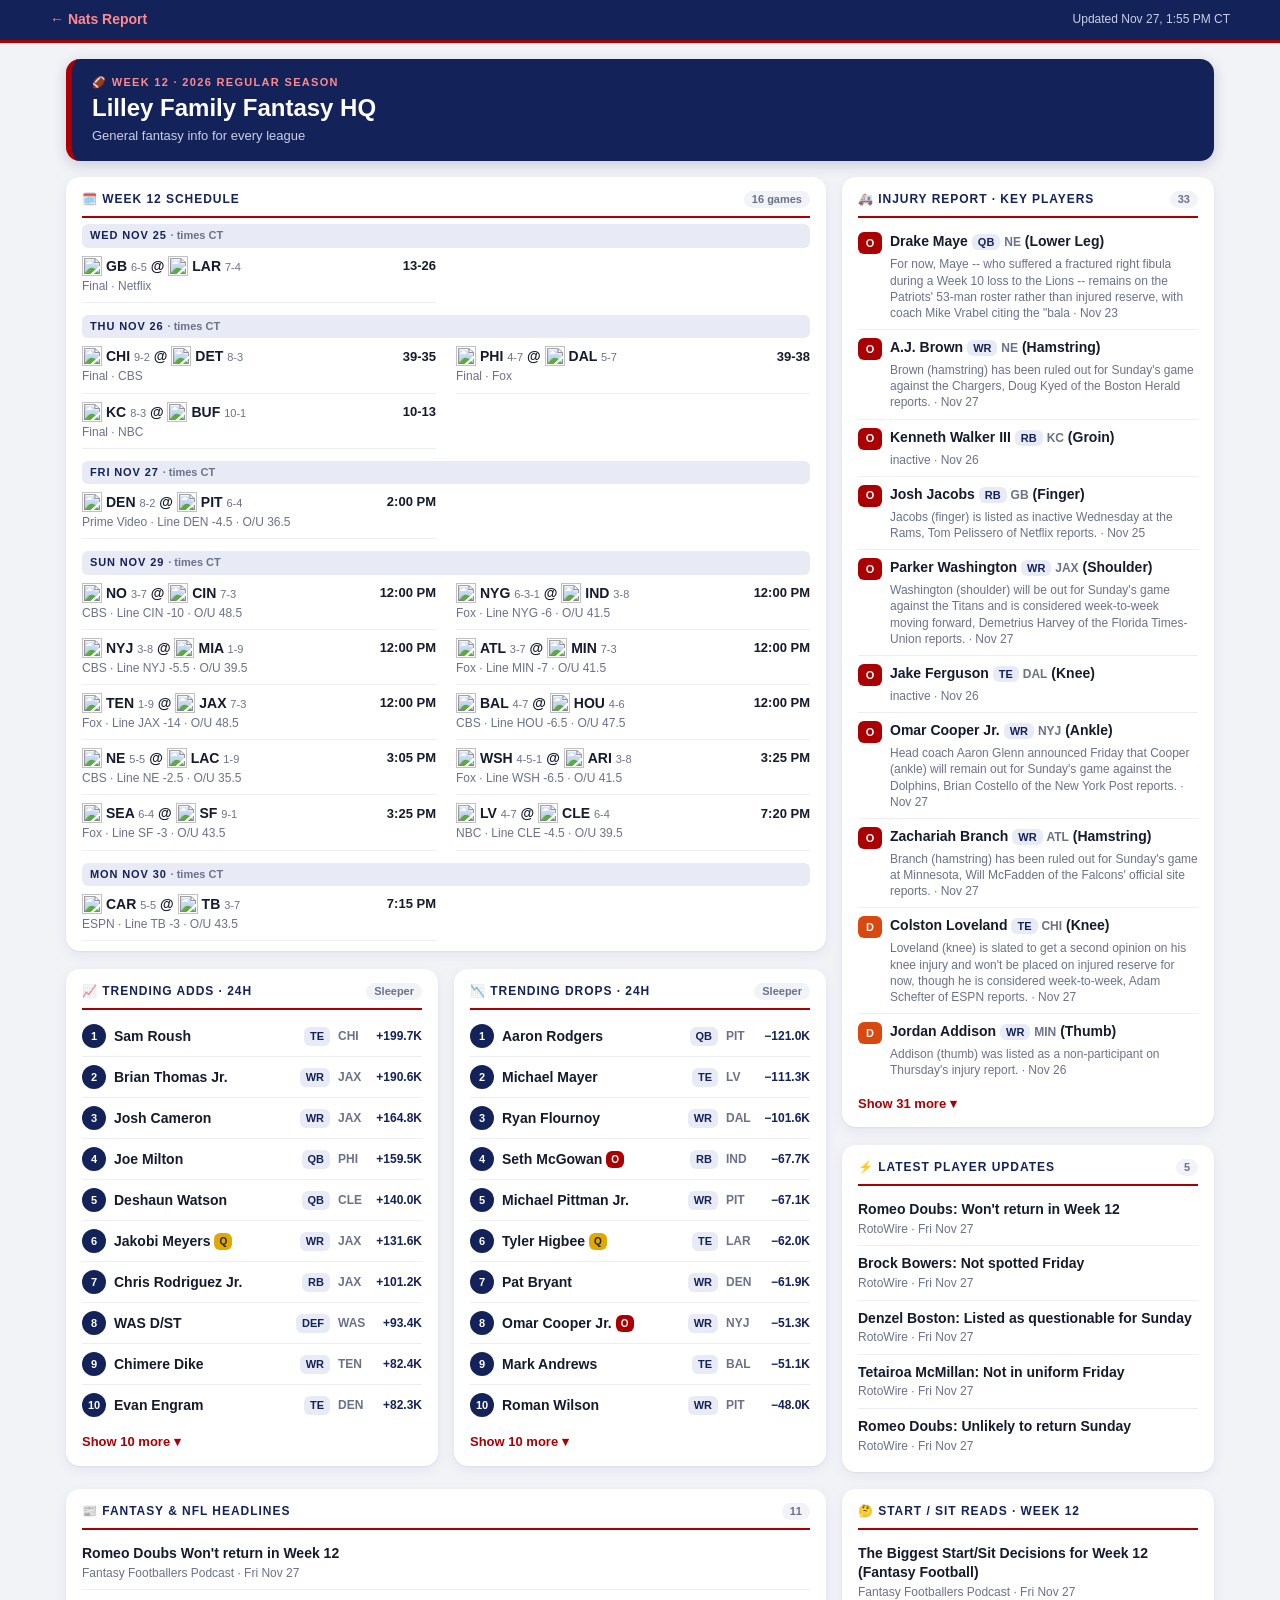
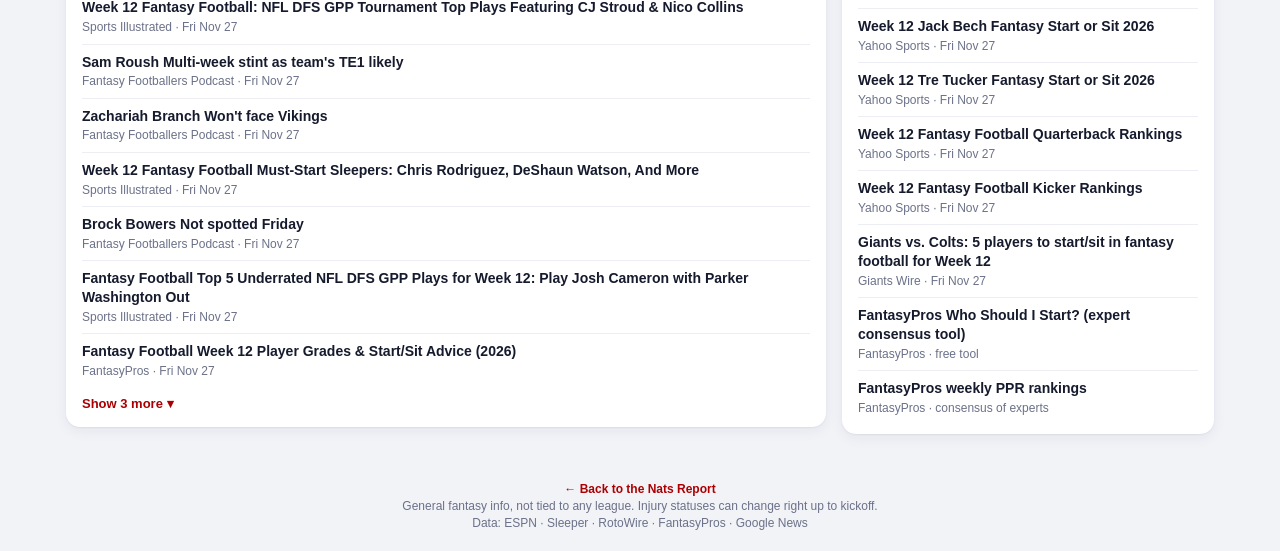
==== commit 27e51ae6: "Daily refresh 2026-11-27" ====
--- a/fantasy/index.html
+++ b/fantasy/index.html
@@ -29,8 +29,8 @@
 footer{text-align:center;color:var(--mute);font-size:12px;padding:16px 16px calc(env(safe-area-inset-bottom) + 20px)}footer a{color:var(--red);font-weight:700}
 @media(max-width:1000px){.grid{grid-template-columns:repeat(2,minmax(0,1fr))}}
 @media(max-width:700px){body{font-size:16px}.grid{grid-template-columns:1fr;gap:12px}.wide{grid-column:auto}main{padding-top:12px}.banner h1{font-size:21px}header p{font-size:11px}li{font-size:15px}.tile{padding:12px 14px 8px}}
-</style></head><body><header><div class="hd"><a href="../">← Nats Report</a><p>Updated Nov 27, 6:51 AM CT</p></div></header>
-<main><div class="banner"><small>🏈 Week 12 · 2026 Regular Season</small><h1>Lilley Family Fantasy HQ</h1><span class="bmeta">General fantasy info for every league</span></div><div class="grid"><section class="tile wide sched"><h3><span>🗓️ Week 12 Schedule</span><em>16 games</em></h3><div class="lvl">Wed Nov 25 <span>· times CT</span></div><ul><li><a class="game" href="https://www.espn.com/nfl/game/_/gameId/401873079/packers-rams"><span class="opp"><img class="lg" src="https://a.espncdn.com/i/teamlogos/nfl/500/scoreboard/gb.png" alt="">GB <small>6-5</small> @ <img class="lg" src="https://a.espncdn.com/i/teamlogos/nfl/500/scoreboard/lar.png" alt="">LAR <small>7-4</small></span><span class="sc">13-26</span></a><span class="meta">Final · Netflix</span></li></ul><div class="lvl">Thu Nov 26 <span>· times CT</span></div><ul><li><a class="game" href="https://www.espn.com/nfl/game/_/gameId/401873081/bears-lions"><span class="opp"><img class="lg" src="https://a.espncdn.com/i/teamlogos/nfl/500/scoreboard/chi.png" alt="">CHI <small>9-2</small> @ <img class="lg" src="https://a.espncdn.com/i/teamlogos/nfl/500/scoreboard/det.png" alt="">DET <small>8-3</small></span><span class="sc">39-35</span></a><span class="meta">Final · CBS</span></li><li><a class="game" href="https://www.espn.com/nfl/game/_/gameId/401873080/eagles-cowboys"><span class="opp"><img class="lg" src="https://a.espncdn.com/i/teamlogos/nfl/500/scoreboard/phi.png" alt="">PHI <small>4-7</small> @ <img class="lg" src="https://a.espncdn.com/i/teamlogos/nfl/500/scoreboard/dal.png" alt="">DAL <small>5-7</small></span><span class="sc">39-38</span></a><span class="meta">Final · Fox</span></li><li><a class="game" href="https://www.espn.com/nfl/game/_/gameId/401873082/chiefs-bills"><span class="opp"><img class="lg" src="https://a.espncdn.com/i/teamlogos/nfl/500/scoreboard/kc.png" alt="">KC <small>8-3</small> @ <img class="lg" src="https://a.espncdn.com/i/teamlogos/nfl/500/scoreboard/buf.png" alt="">BUF <small>10-1</small></span><span class="sc">10-13</span></a><span class="meta">Final · NBC</span></li></ul><div class="lvl">Fri Nov 27 <span>· times CT</span></div><ul><li><a class="game" href="https://www.espn.com/nfl/game/_/gameId/401873083/broncos-steelers"><span class="opp"><img class="lg" src="https://a.espncdn.com/i/teamlogos/nfl/500/scoreboard/den.png" alt="">DEN <small>8-2</small> @ <img class="lg" src="https://a.espncdn.com/i/teamlogos/nfl/500/scoreboard/pit.png" alt="">PIT <small>6-4</small></span><span class="sc">2:00 PM</span></a><span class="meta">Prime Video · Line DEN -4.5 · O/U 37.5</span></li></ul><div class="lvl">Sun Nov 29 <span>· times CT</span></div><ul><li><a class="game" href="https://www.espn.com/nfl/game/_/gameId/401873087/saints-bengals"><span class="opp"><img class="lg" src="https://a.espncdn.com/i/teamlogos/nfl/500/scoreboard/no.png" alt="">NO <small>3-7</small> @ <img class="lg" src="https://a.espncdn.com/i/teamlogos/nfl/500/scoreboard/cin.png" alt="">CIN <small>7-3</small></span><span class="sc">12:00 PM</span></a><span class="meta">CBS · Line CIN -10 · O/U 49.5</span></li><li><a class="game" href="https://www.espn.com/nfl/game/_/gameId/401873088/giants-colts"><span class="opp"><img class="lg" src="https://a.espncdn.com/i/teamlogos/nfl/500/scoreboard/nyg.png" alt="">NYG <small>6-3-1</small> @ <img class="lg" src="https://a.espncdn.com/i/teamlogos/nfl/500/scoreboard/ind.png" alt="">IND <small>3-8</small></span><span class="sc">12:00 PM</span></a><span class="meta">Fox · Line NYG -6 · O/U 41.5</span></li><li><a class="game" href="https://www.espn.com/nfl/game/_/gameId/401873089/jets-dolphins"><span class="opp"><img class="lg" src="https://a.espncdn.com/i/teamlogos/nfl/500/scoreboard/nyj.png" alt="">NYJ <small>3-8</small> @ <img class="lg" src="https://a.espncdn.com/i/teamlogos/nfl/500/scoreboard/mia.png" alt="">MIA <small>1-9</small></span><span class="sc">12:00 PM</span></a><span class="meta">CBS · Line NYJ -5.5 · O/U 39.5</span></li><li><a class="game" href="https://www.espn.com/nfl/game/_/gameId/401873084/falcons-vikings"><span class="opp"><img class="lg" src="https://a.espncdn.com/i/teamlogos/nfl/500/scoreboard/atl.png" alt="">ATL <small>3-7</small> @ <img class="lg" src="https://a.espncdn.com/i/teamlogos/nfl/500/scoreboard/min.png" alt="">MIN <small>7-3</small></span><span class="sc">12:00 PM</span></a><span class="meta">Fox · Line MIN -7 · O/U 41.5</span></li><li><a class="game" href="https://www.espn.com/nfl/game/_/gameId/401873090/titans-jaguars"><span class="opp"><img class="lg" src="https://a.espncdn.com/i/teamlogos/nfl/500/scoreboard/ten.png" alt="">TEN <small>1-9</small> @ <img class="lg" src="https://a.espncdn.com/i/teamlogos/nfl/500/scoreboard/jax.png" alt="">JAX <small>7-3</small></span><span class="sc">12:00 PM</span></a><span class="meta">Fox · Line JAX -14.5 · O/U 49.5</span></li><li><a class="game" href="https://www.espn.com/nfl/game/_/gameId/401873085/ravens-texans"><span class="opp"><img class="lg" src="https://a.espncdn.com/i/teamlogos/nfl/500/scoreboard/bal.png" alt="">BAL <small>4-7</small> @ <img class="lg" src="https://a.espncdn.com/i/teamlogos/nfl/500/scoreboard/hou.png" alt="">HOU <small>4-6</small></span><span class="sc">12:00 PM</span></a><span class="meta">CBS · Line HOU -6.5 · O/U 47.5</span></li><li><a class="game" href="https://www.espn.com/nfl/game/_/gameId/401873093/patriots-chargers"><span class="opp"><img class="lg" src="https://a.espncdn.com/i/teamlogos/nfl/500/scoreboard/ne.png" alt="">NE <small>5-5</small> @ <img class="lg" src="https://a.espncdn.com/i/teamlogos/nfl/500/scoreboard/lac.png" alt="">LAC <small>1-9</small></span><span class="sc">3:05 PM</span></a><span class="meta">CBS · Line NE -2.5 · O/U 35.5</span></li><li><a class="game" href="https://www.espn.com/nfl/game/_/gameId/401873092/commanders-cardinals"><span class="opp"><img class="lg" src="https://a.espncdn.com/i/teamlogos/nfl/500/scoreboard/wsh.png" alt="">WSH <small>4-5-1</small> @ <img class="lg" src="https://a.espncdn.com/i/teamlogos/nfl/500/scoreboard/ari.png" alt="">ARI <small>3-8</small></span><span class="sc">3:25 PM</span></a><span class="meta">Fox · Line WSH -6.5 · O/U 41.5</span></li><li><a class="game" href="https://www.espn.com/nfl/game/_/gameId/401873091/seahawks-49ers"><span class="opp"><img class="lg" src="https://a.espncdn.com/i/teamlogos/nfl/500/scoreboard/sea.png" alt="">SEA <small>6-4</small> @ <img class="lg" src="https://a.espncdn.com/i/teamlogos/nfl/500/scoreboard/sf.png" alt="">SF <small>9-1</small></span><span class="sc">3:25 PM</span></a><span class="meta">Fox · Line SF -3 · O/U 43.5</span></li><li><a class="game" href="https://www.espn.com/nfl/game/_/gameId/401873086/raiders-browns"><span class="opp"><img class="lg" src="https://a.espncdn.com/i/teamlogos/nfl/500/scoreboard/lv.png" alt="">LV <small>4-7</small> @ <img class="lg" src="https://a.espncdn.com/i/teamlogos/nfl/500/scoreboard/cle.png" alt="">CLE <small>6-4</small></span><span class="sc">7:20 PM</span></a><span class="meta">NBC · Line CLE -4.5 · O/U 39.5</span></li></ul><div class="lvl">Mon Nov 30 <span>· times CT</span></div><ul><li><a class="game" href="https://www.espn.com/nfl/game/_/gameId/401873094/panthers-buccaneers"><span class="opp"><img class="lg" src="https://a.espncdn.com/i/teamlogos/nfl/500/scoreboard/car.png" alt="">CAR <small>5-5</small> @ <img class="lg" src="https://a.espncdn.com/i/teamlogos/nfl/500/scoreboard/tb.png" alt="">TB <small>3-7</small></span><span class="sc">7:15 PM</span></a><span class="meta">ESPN · Line TB -3 · O/U 43.5</span></li></ul></section><section class="tile inj"><h3><span>🚑 Injury Report · Key Players</span><em>33</em></h3><ul><li><div class="ij"><span class="tag o">O</span><span class="nm"><a href="https://www.espn.com/nfl/player/_/id/4431452/drake-maye">Drake Maye</a><span class="pos">QB</span> <span class="tm2">NE</span> (Lower Leg)</span></div><span class="meta">For now, Maye -- who suffered a fractured right fibula during a Week 10 loss to the Lions -- remains on the Patriots&#x27; 53-man roster rather than injured reserve, with coach Mike Vrabel citing the &quot;bala · Nov 23</span></li><li><div class="ij"><span class="tag o">O</span><span class="nm"><a href="https://www.espn.com/nfl/player/_/id/4567048/kenneth-walker-iii">Kenneth Walker III</a><span class="pos">RB</span> <span class="tm2">KC</span> (Groin)</span></div><span class="meta">inactive · Nov 26</span></li><li><div class="ij"><span class="tag o">O</span><span class="nm"><a href="https://www.espn.com/nfl/player/_/id/4047365/josh-jacobs">Josh Jacobs</a><span class="pos">RB</span> <span class="tm2">GB</span> (Finger)</span></div><span class="meta">Jacobs (finger) is listed as inactive Wednesday at the Rams, Tom Pelissero of Netflix reports. · Nov 25</span></li><li><div class="ij"><span class="tag o">O</span><span class="nm"><a href="https://www.espn.com/nfl/player/_/id/4242355/jake-ferguson">Jake Ferguson</a><span class="pos">TE</span> <span class="tm2">DAL</span> (Knee)</span></div><span class="meta">inactive · Nov 26</span></li><li><div class="ij"><span class="tag d">D</span><span class="nm"><a href="https://www.espn.com/nfl/player/_/id/4047646/aj-brown">A.J. Brown</a><span class="pos">WR</span> <span class="tm2">NE</span> (Hamstring)</span></div><span class="meta">Brown (hamstring) was listed as a non-participant on Thursday&#x27;s practice estimate. · Nov 26</span></li><li><div class="ij"><span class="tag d">D</span><span class="nm"><a href="https://www.espn.com/nfl/player/_/id/4429205/jordan-addison">Jordan Addison</a><span class="pos">WR</span> <span class="tm2">MIN</span> (Thumb)</span></div><span class="meta">Addison (thumb) was listed as a non-participant on Thursday&#x27;s injury report. · Nov 26</span></li><li><div class="ij"><span class="tag q">Q</span><span class="nm"><a href="https://www.espn.com/nfl/player/_/id/3043078/derrick-henry">Derrick Henry</a><span class="pos">RB</span> <span class="tm2">BAL</span> (Concussion)</span></div><span class="meta">Henry (concussion) was listed as a full participant in Thursday&#x27;s practice. · Nov 26</span></li><li><div class="ij"><span class="tag q">Q</span><span class="nm"><a href="https://www.espn.com/nfl/player/_/id/4430878/jaxon-smith-njigba">Jaxon Smith-Njigba</a><span class="pos">WR</span> <span class="tm2">SEA</span> (Ankle)</span></div><span class="meta">Smith-Njigba (ankle) was listed as limited on Thursday&#x27;s injury report, Bob Condotta of The Seattle Times reports. · Nov 26</span></li><li><div class="ij"><span class="tag q">Q</span><span class="nm"><a href="https://www.espn.com/nfl/player/_/id/3929630/saquon-barkley">Saquon Barkley</a><span class="pos">RB</span> <span class="tm2">PHI</span> (Neck)</span></div><span class="meta">Barkley suffered a stinger during Thursday&#x27;s game in Dallas. · Nov 26</span></li><li><div class="ij"><span class="tag q">Q</span><span class="nm"><a href="https://www.espn.com/nfl/player/_/id/4432665/brock-bowers">Brock Bowers</a><span class="pos">TE</span> <span class="tm2">LV</span> (Ankle)</span></div><span class="meta">Bowers (ankle) remained a limited participant in Thursday&#x27;s practice, Sam Warren of The Athletic reports. · Nov 26</span></li></ul><details><summary>Show 31 more</summary><ul><li><div class="ij"><span class="tag q">Q</span><span class="nm"><a href="https://www.espn.com/nfl/player/_/id/4431611/caleb-williams">Caleb Williams</a><span class="pos">QB</span> <span class="tm2">CHI</span> (Abdomen)</span></div><span class="meta">Williams said after Thursday&#x27;s 39-35 win in Detroit that he&#x27;s &quot;fine&quot; and likely just has &quot;a bruise on his abdomen,&quot; Jason Lieser of the Chicago Sun-Times reports. · Nov 26</span></li><li><div class="ij"><span class="tag q">Q</span><span class="nm"><a href="https://www.espn.com/nfl/player/_/id/4241478/devonta-smith">DeVonta Smith</a><span class="pos">WR</span> <span class="tm2">PHI</span> (Back)</span></div><span class="meta">Smith (back) was seen limping badly in the locker room after Thursday&#x27;s 39-38 win over the Cowboys, Martin Frank of the Delaware News Journal reports. · Nov 26</span></li><li><div class="ij"><span class="tag q">Q</span><span class="nm"><a href="https://www.espn.com/nfl/player/_/id/4038941/justin-herbert">Justin Herbert</a><span class="pos">QB</span> <span class="tm2">LAC</span> (Concussion)</span></div><span class="meta">Herbert (concussion) was officially deemed a non-participant in Thursday&#x27;s practice. · Nov 26</span></li><li><div class="ij"><span class="tag q">Q</span><span class="nm"><a href="https://www.espn.com/nfl/player/_/id/4723086/colston-loveland">Colston Loveland</a><span class="pos">TE</span> <span class="tm2">CHI</span> (Knee)</span></div><span class="meta">Loveland (knee) has been ruled out from returning to Thursday&#x27;s game in Detroit. · Nov 26</span></li><li><div class="ij"><span class="tag q">Q</span><span class="nm"><a href="https://www.espn.com/nfl/player/_/id/4685472/tetairoa-mcmillan">Tetairoa McMillan</a><span class="pos">WR</span> <span class="tm2">CAR</span> (Foot)</span></div><span class="meta">McMillan (foot) was listed as a DNP on Thursday&#x27;s practice estimate, Mike Kaye of ESPN.com reports. · Nov 26</span></li><li><div class="ij"><span class="tag q">Q</span><span class="nm"><a href="https://www.espn.com/nfl/player/_/id/4882093/bhayshul-tuten">Bhayshul Tuten</a><span class="pos">RB</span> <span class="tm2">JAX</span> (Ankle)</span></div><span class="meta">Tuten (ankle/foot) didn&#x27;t practice Thursday, Ryan O&#x27;Halloran of The Florida Times-Union reports. · Nov 26</span></li><li><div class="ij"><span class="tag q">Q</span><span class="nm"><a href="https://www.espn.com/nfl/player/_/id/4361741/brock-purdy">Brock Purdy</a><span class="pos">QB</span> <span class="tm2">SF</span> (Ankle)</span></div><span class="meta">Purdy (ankle) was listed as a non-participant on Thursday&#x27;s injury report, Eric Branch of the San Francisco Chronicle reports. · Nov 26</span></li><li><div class="ij"><span class="tag q">Q</span><span class="nm"><a href="https://www.espn.com/nfl/player/_/id/16737/mike-evans">Mike Evans</a><span class="pos">WR</span> <span class="tm2">SF</span> (Achilles)</span></div><span class="meta">Evans (Achilles) was listed as limited on Thursday&#x27;s practice report, Matt Maiocco of NBC Sports Bay Area reports. · Nov 26</span></li><li><div class="ij"><span class="tag q">Q</span><span class="nm"><a href="https://www.espn.com/nfl/player/_/id/4248528/christian-watson">Christian Watson</a><span class="pos">WR</span> <span class="tm2">GB</span> (Concussion)</span></div><span class="meta">Watson (concussion) has been ruled out for the rest of Wednesday&#x27;s game against the Rams. · Nov 25</span></li><li><div class="ij"><span class="tag q">Q</span><span class="nm"><a href="https://www.espn.com/nfl/player/_/id/4432620/parker-washington">Parker Washington</a><span class="pos">WR</span> <span class="tm2">JAX</span> (Shoulder)</span></div><span class="meta">Washington (shoulder) was listed as a limited participant in Thursday&#x27;s practice, Ryan O&#x27;Halloran of The Florida Times-Union reports. · Nov 26</span></li><li><div class="ij"><span class="tag q">Q</span><span class="nm"><a href="https://www.espn.com/nfl/player/_/id/3916433/jakobi-meyers">Jakobi Meyers</a><span class="pos">WR</span> <span class="tm2">JAX</span> (Ankle)</span></div><span class="meta">Meyers was a limited participant in Wednesday&#x27;s practice due to an ankle injury. · Nov 25</span></li><li><div class="ij"><span class="tag q">Q</span><span class="nm"><a href="https://www.espn.com/nfl/player/_/id/3917315/kyler-murray">Kyler Murray</a><span class="pos">QB</span> <span class="tm2">MIN</span> (Hamstring)</span></div><span class="meta">Murray (hamstring) was listed as limited on Thursday&#x27;s injury report. · Nov 26</span></li><li><div class="ij"><span class="tag q">Q</span><span class="nm"><a href="https://www.espn.com/nfl/player/_/id/3121023/dallas-goedert">Dallas Goedert</a><span class="pos">TE</span> <span class="tm2">PHI</span> (Shoulder)</span></div><span class="meta">Goedert (shoulder) had his right arm in a sling following Thursday&#x27;s 39-38 victory over the Cowboys, Jimmy Kempski of PhillyVoice.com reports. · Nov 26</span></li><li><div class="ij"><span class="tag q">Q</span><span class="nm"><a href="https://www.espn.com/nfl/player/_/id/3117256/dalton-schultz">Dalton Schultz</a><span class="pos">TE</span> <span class="tm2">HOU</span> (Illness)</span></div><span class="meta">Schultz (illness) was a limited participant in Thursday&#x27;s practice. · Nov 26</span></li><li><div class="ij"><span class="tag q">Q</span><span class="nm"><a href="https://www.espn.com/nfl/player/_/id/3929645/juwan-johnson">Juwan Johnson</a><span class="pos">TE</span> <span class="tm2">NO</span> (Hamstring)</span></div><span class="meta">Coach Kellen Moore said Thursday that Johnson (hamstring/wrist) is considered day-to-day ahead of Sunday&#x27;s game against the Bengals, Katherine Terrell of ESPN.com reports. · Nov 26</span></li><li><div class="ij"><span class="tag q">Q</span><span class="nm"><a href="https://www.espn.com/nfl/player/_/id/4429059/woody-marks">Woody Marks</a><span class="pos">RB</span> <span class="tm2">HOU</span> (Concussion)</span></div><span class="meta">Marks (concussion) was listed as a full participant in Wednesday&#x27;s practice. · Nov 25</span></li><li><div class="ij"><span class="tag q">Q</span><span class="nm"><a href="https://www.espn.com/nfl/player/_/id/4361050/isaiah-likely">Isaiah Likely</a><span class="pos">TE</span> <span class="tm2">NYG</span> (Groin)</span></div><span class="meta">Likely (groin) was listed as limited on Thursday&#x27;s practice report, Dan Salomone of the Giants&#x27; official site reports. · Nov 26</span></li><li><div class="ij"><span class="tag q">Q</span><span class="nm"><a href="https://www.espn.com/nfl/player/_/id/3123076/david-njoku">David Njoku</a><span class="pos">TE</span> <span class="tm2">LAC</span> (Shoulder)</span></div><span class="meta">Njoku (shoulder) was listed as a non-participant in Thursday&#x27;s practice. · Nov 26</span></li><li><div class="ij"><span class="tag q">Q</span><span class="nm"><a href="https://www.espn.com/nfl/player/_/id/4596334/keaton-mitchell">Keaton Mitchell</a><span class="pos">RB</span> <span class="tm2">LAC</span> (Knee)</span></div><span class="meta">Mitchell (knee) did not practice Wednesday. · Nov 25</span></li><li><div class="ij"><span class="tag q">Q</span><span class="nm"><a href="https://www.espn.com/nfl/player/_/id/4723820/omar-cooper-jr">Omar Cooper Jr.</a><span class="pos">WR</span> <span class="tm2">NYJ</span> (Ankle)</span></div><span class="meta">Cooper (ankle/groin) was listed as a non-participant in practice Thursday. · Nov 26</span></li><li><div class="ij"><span class="tag q">Q</span><span class="nm"><a href="https://www.espn.com/nfl/player/_/id/4832800/denzel-boston">Denzel Boston</a><span class="pos">WR</span> <span class="tm2">CLE</span> (Quadriceps)</span></div><span class="meta">Boston (quadriceps) was listed as a non-participant on Thursday&#x27;s practice estimate, Sam Warren of The Athleticreports. · Nov 26</span></li><li><div class="ij"><span class="tag q">Q</span><span class="nm"><a href="https://www.espn.com/nfl/player/_/id/4429022/kayshon-boutte">Kayshon Boutte</a><span class="pos">WR</span> <span class="tm2">HOU</span> (Hip)</span></div><span class="meta">Boutte (hip) did not participate in Thursday&#x27;s practice session. · Nov 26</span></li><li><div class="ij"><span class="tag q">Q</span><span class="nm"><a href="https://www.espn.com/nfl/player/_/id/4870612/zachariah-branch">Zachariah Branch</a><span class="pos">WR</span> <span class="tm2">ATL</span> (Hamstring)</span></div><span class="meta">Branch (hamstring) didn&#x27;t participate in Wednesday&#x27;s practice, Will McFadden of the Falcons&#x27; official site reports. · Nov 25</span></li><li><div class="ij"><span class="tag ir">IR</span><span class="nm"><a href="https://www.espn.com/nfl/player/_/id/4870808/jeremiyah-love">Jeremiyah Love</a><span class="pos">RB</span> <span class="tm2">ARI</span> (Ankle)</span></div><span class="meta">Head coach Mike LaFleur said Wednesday that the Cardinals will evaluate Love (ankle) again Monday to hone in on a return date for the running back, Bo Brack of GoPHNX.com reports. · Nov 25</span></li><li><div class="ij"><span class="tag ir">IR</span><span class="nm"><a href="https://www.espn.com/nfl/player/_/id/4678008/jonathon-brooks">Jonathon Brooks</a><span class="pos">RB</span> <span class="tm2">CAR</span> (Groin)</span></div><span class="meta">Brooks (groin) was estimated as a full practice participant on Thursday&#x27;s report, Mike Kaye of ESPN.com reports. · Nov 26</span></li><li><div class="ij"><span class="tag ir">IR</span><span class="nm"><a href="https://www.espn.com/nfl/player/_/id/4360078/alec-pierce">Alec Pierce</a><span class="pos">WR</span> <span class="tm2">IND</span> (Heel)</span></div><span class="meta">When addressing the press Wednesday, Pierce (heel) noted that the offseason procedure he underwent this past March was done because he was dealing with heel pain that impacted his Achilles, Kevin Bowe · Nov 25</span></li><li><div class="ij"><span class="tag ir">IR</span><span class="nm"><a href="https://www.espn.com/nfl/player/_/id/4710714/dezhaun-stribling">De&#x27;Zhaun Stribling</a><span class="pos">WR</span> <span class="tm2">SF</span> (Ankle)</span></div><span class="meta">San Francisco head coach Kyle Shanahan said Wednesday that Stribling (ankle) is likely at least &quot;a couple weeks away&quot; from returning to practice, Harrison Rich of the San Francisco Chronicle reports.  · Nov 25</span></li><li><div class="ij"><span class="tag ir">IR</span><span class="nm"><a href="https://www.espn.com/nfl/player/_/id/4361432/romeo-doubs">Romeo Doubs</a><span class="pos">WR</span> <span class="tm2">NE</span> (Shoulder)</span></div><span class="meta">Doubs (shoulder) was listed as a limited practice participant on Thursday&#x27;s estimated report. · Nov 26</span></li><li><div class="ij"><span class="tag ir">IR</span><span class="nm"><a href="https://www.espn.com/nfl/player/_/id/4242512/malik-willis">Malik Willis</a><span class="pos">QB</span> <span class="tm2">MIA</span> (Abdomen)</span></div><span class="meta">Head coach Jeff Hafley said Monday that, at this time, surgery to address Willis&#x27; groin/core injury is not foreseen, Joe Schad of The Palm Beach Post reports. · Nov 23</span></li><li><div class="ij"><span class="tag ir">IR</span><span class="nm"><a href="https://www.espn.com/nfl/player/_/id/4570037/terrance-ferguson">Terrance Ferguson</a><span class="pos">TE</span> <span class="tm2">LAR</span> (Ankle)</span></div><span class="meta">Rams head coach Sean McVay said Monday that Ferguson (hamstring) won&#x27;t be activated from injured reserve this season and will require surgery to address the ankle injury he aggravated in Week 3, Stu J · Nov 23</span></li><li><div class="ij"><span class="tag ir">IR</span><span class="nm"><a href="https://www.espn.com/nfl/player/_/id/4430834/jalen-mcmillan">Jalen McMillan</a><span class="pos">WR</span> <span class="tm2">TB</span> (Knee - PCL)</span></div><span class="meta">McMillan (knee) was a full participant in Thursday&#x27;s practice. · Nov 26</span></li></ul></details></section><section class="tile "><h3><span>📈 Trending Adds · 24h</span><em>Sleeper</em></h3><ul><li><div class="pros"><span class="rk">1</span><span class="nm">WAS D/ST</span><span class="pos">DEF</span><span class="tm2">WAS</span><b class="cnt">+207.1K</b></div></li><li><div class="pros"><span class="rk">2</span><span class="nm">Deshaun Watson</span><span class="pos">QB</span><span class="tm2">CLE</span><b class="cnt">+195.5K</b></div></li><li><div class="pros"><span class="rk">3</span><span class="nm">CLE D/ST</span><span class="pos">DEF</span><span class="tm2">CLE</span><b class="cnt">+134.4K</b></div></li><li><div class="pros"><span class="rk">4</span><span class="nm">Chris Rodriguez Jr.</span><span class="pos">RB</span><span class="tm2">JAX</span><b class="cnt">+125.9K</b></div></li><li><div class="pros"><span class="rk">5</span><span class="nm">Joe Milton</span><span class="pos">QB</span><span class="tm2">PHI</span><b class="cnt">+125.6K</b></div></li><li><div class="pros"><span class="rk">6</span><span class="nm">Sam Roush</span><span class="pos">TE</span><span class="tm2">CHI</span><b class="cnt">+110.1K</b></div></li><li><div class="pros"><span class="rk">7</span><span class="nm">NE D/ST</span><span class="pos">DEF</span><span class="tm2">NE</span><b class="cnt">+102.2K</b></div></li><li><div class="pros"><span class="rk">8</span><span class="nm">Evan Engram</span><span class="pos">TE</span><span class="tm2">DEN</span><b class="cnt">+93.5K</b></div></li><li><div class="pros"><span class="rk">9</span><span class="nm">Geno Smith</span><span class="pos">QB</span><span class="tm2">NYJ</span><b class="cnt">+88.4K</b></div></li><li><div class="pros"><span class="rk">10</span><span class="nm">Justice Hill</span><span class="pos">RB</span><span class="tm2">BAL</span><b class="cnt">+83.2K</b></div></li></ul><details><summary>Show 10 more</summary><ul><li><div class="pros"><span class="rk">11</span><span class="nm">Chimere Dike</span><span class="pos">WR</span><span class="tm2">TEN</span><b class="cnt">+75.5K</b></div></li><li><div class="pros"><span class="rk">12</span><span class="nm">Samaje Perine</span><span class="pos">RB</span><span class="tm2">CIN</span><b class="cnt">+72.9K</b></div></li><li><div class="pros"><span class="rk">13</span><span class="nm">Konata Mumpfield</span><span class="pos">WR</span><span class="tm2">LAR</span><b class="cnt">+60.3K</b></div></li><li><div class="pros"><span class="rk">14</span><span class="nm">Fernando Mendoza</span><span class="pos">QB</span><span class="tm2">LV</span><b class="cnt">+59.9K</b></div></li><li><div class="pros"><span class="rk">15</span><span class="nm">NYG D/ST</span><span class="pos">DEF</span><span class="tm2">NYG</span><b class="cnt">+57.0K</b></div></li><li><div class="pros"><span class="rk">16</span><span class="nm">Darren Waller <span class="tag q sm">Q</span></span><span class="pos">TE</span><span class="tm2">CAR</span><b class="cnt">+52.9K</b></div></li><li><div class="pros"><span class="rk">17</span><span class="nm">Ted Hurst III</span><span class="pos">WR</span><span class="tm2">TB</span><b class="cnt">+49.7K</b></div></li><li><div class="pros"><span class="rk">18</span><span class="nm">Brenton Strange</span><span class="pos">TE</span><span class="tm2">JAX</span><b class="cnt">+49.7K</b></div></li><li><div class="pros"><span class="rk">19</span><span class="nm">Jason Sanders</span><span class="pos">K</span><span class="tm2">NYJ</span><b class="cnt">+43.3K</b></div></li><li><div class="pros"><span class="rk">20</span><span class="nm">J.J. McCarthy</span><span class="pos">QB</span><span class="tm2">NYG</span><b class="cnt">+43.0K</b></div></li></ul></details></section><section class="tile "><h3><span>📉 Trending Drops · 24h</span><em>Sleeper</em></h3><ul><li><div class="pros"><span class="rk">1</span><span class="nm">Aaron Rodgers</span><span class="pos">QB</span><span class="tm2">PIT</span><b class="cnt">−175.1K</b></div></li><li><div class="pros"><span class="rk">2</span><span class="nm">Michael Mayer</span><span class="pos">TE</span><span class="tm2">LV</span><b class="cnt">−128.3K</b></div></li><li><div class="pros"><span class="rk">3</span><span class="nm">DET D/ST</span><span class="pos">DEF</span><span class="tm2">DET</span><b class="cnt">−85.1K</b></div></li><li><div class="pros"><span class="rk">4</span><span class="nm">Ryan Flournoy</span><span class="pos">WR</span><span class="tm2">DAL</span><b class="cnt">−83.2K</b></div></li><li><div class="pros"><span class="rk">5</span><span class="nm">Seth McGowan <span class="tag o sm">O</span></span><span class="pos">RB</span><span class="tm2">IND</span><b class="cnt">−73.1K</b></div></li><li><div class="pros"><span class="rk">6</span><span class="nm">Tyler Higbee <span class="tag q sm">Q</span></span><span class="pos">TE</span><span class="tm2">LAR</span><b class="cnt">−67.0K</b></div></li><li><div class="pros"><span class="rk">7</span><span class="nm">Michael Pittman Jr.</span><span class="pos">WR</span><span class="tm2">PIT</span><b class="cnt">−56.1K</b></div></li><li><div class="pros"><span class="rk">8</span><span class="nm">Mark Andrews</span><span class="pos">TE</span><span class="tm2">BAL</span><b class="cnt">−50.1K</b></div></li><li><div class="pros"><span class="rk">9</span><span class="nm">Pat Bryant</span><span class="pos">WR</span><span class="tm2">DEN</span><b class="cnt">−48.2K</b></div></li><li><div class="pros"><span class="rk">10</span><span class="nm">Roman Wilson</span><span class="pos">WR</span><span class="tm2">PIT</span><b class="cnt">−48.2K</b></div></li></ul><details><summary>Show 10 more</summary><ul><li><div class="pros"><span class="rk">11</span><span class="nm">Devin Singletary</span><span class="pos">RB</span><span class="tm2">NYG</span><b class="cnt">−47.8K</b></div></li><li><div class="pros"><span class="rk">12</span><span class="nm">Tank Dell</span><span class="pos">WR</span><span class="tm2">HOU</span><b class="cnt">−42.8K</b></div></li><li><div class="pros"><span class="rk">13</span><span class="nm">Elic Ayomanor</span><span class="pos">WR</span><span class="tm2">TEN</span><b class="cnt">−42.1K</b></div></li><li><div class="pros"><span class="rk">14</span><span class="nm">Darren Waller <span class="tag q sm">Q</span></span><span class="pos">TE</span><span class="tm2">CAR</span><b class="cnt">−39.8K</b></div></li><li><div class="pros"><span class="rk">15</span><span class="nm">Adonai Mitchell</span><span class="pos">WR</span><span class="tm2">NYJ</span><b class="cnt">−38.5K</b></div></li><li><div class="pros"><span class="rk">16</span><span class="nm">Xavier Hutchinson</span><span class="pos">WR</span><span class="tm2">HOU</span><b class="cnt">−37.2K</b></div></li><li><div class="pros"><span class="rk">17</span><span class="nm">Keon Coleman</span><span class="pos">WR</span><span class="tm2">BUF</span><b class="cnt">−36.4K</b></div></li><li><div class="pros"><span class="rk">18</span><span class="nm">Puka Nacua</span><span class="pos">WR</span><span class="tm2">LAR</span><b class="cnt">−35.9K</b></div></li><li><div class="pros"><span class="rk">19</span><span class="nm">Courtland Sutton</span><span class="pos">WR</span><span class="tm2">DEN</span><b class="cnt">−35.1K</b></div></li><li><div class="pros"><span class="rk">20</span><span class="nm">Bo Nix</span><span class="pos">QB</span><span class="tm2">DEN</span><b class="cnt">−35.0K</b></div></li></ul></details></section><section class="tile wide news"><h3><span>📰 Fantasy &amp; NFL Headlines</span><em>11</em></h3><ul><li><a href="https://news.google.com/rss/articles/[base64]?oc=5">Why are there are 2:05pm kick-offs in the Premier League on Sunday and only three Saturday games?</a><span class="meta">The New York Times · Fri Nov 27</span></li><li><a href="https://news.google.com/rss/articles/[base64]?oc=5">How to watch Stars vs. Blues: TV channel and streaming options for November 27</a><span class="meta">The New York Times · Fri Nov 27</span></li><li><a href="https://news.google.com/rss/articles/[base64]?oc=5">How to watch Canucks vs. Flyers: TV channel and streaming options for November 27</a><span class="meta">The New York Times · Fri Nov 27</span></li><li><a href="https://news.google.com/rss/articles/[base64]?oc=5">Need fantasy football trade deadline advice? Join our live Q&amp;A, noon ET</a><span class="meta">ESPN · Fri Nov 27</span></li><li><a href="https://news.google.com/rss/articles/[base64]?oc=5">Adam Koffler&#x27;s Fantasy Football Lineup Picks: Week 12 Sleepers, Busts (2026)</a><span class="meta">RotoBaller · Fri Nov 27</span></li><li><a href="https://news.google.com/rss/articles/CBMijgFBVV95cUxPUXVPT1dBSXZEWm9BVEUtX2l4WmQxX2EzdlBtZ0JWN3Q0Vk9LdUc5bm1QVlZqTjFHakp0akpCY1JfRGV1NjdfUzJLMlZCajdBT2VxVE9pUGpZTTFmNzhydlFKZllLbndZZGQ4WjQ0TUlFTU14U0hWWVlYcWYzZXhMR1lTcVhwajgwRDJKUjhB?oc=5">The USWNT can book World Cup place by beating El Salvador – a team in revolt with its coach</a><span class="meta">The New York Times · Fri Nov 27</span></li><li><a href="https://news.google.com/rss/articles/[base64]?oc=5">How to watch Broncos vs. Steelers: TV channel and streaming options for November 27</a><span class="meta">The New York Times · Fri Nov 27</span></li><li><a href="https://www.fantasypros.com/2026/11/3-bold-predictions-for-week-12-2026-fantasy-football/">3 Bold Predictions for Week 12 (2026 Fantasy Football)</a><span class="meta">FantasyPros · Fri Nov 27</span></li></ul><details><summary>Show 3 more</summary><ul><li><a href="https://www.fantasypros.com/2026/11/fantasy-football-week-12-rankings-2026/">Fantasy Football Week 12 Rankings (2026)</a><span class="meta">FantasyPros · Fri Nov 27</span></li><li><a href="https://www.fantasypros.com/2026/11/fantasy-football-week-12-start-sit-advice-sleepers-busts-2026/">Fantasy Football Week 12 Start/Sit Advice: Sleepers &amp; Busts (2026)</a><span class="meta">FantasyPros · Thu Nov 26</span></li><li><a href="https://www.fantasypros.com/2026/11/the-primer-week-12-edition-2026-fantasy-football/">The Primer: Week 12 Edition (2026 Fantasy Football)</a><span class="meta">FantasyPros · Thu Nov 26</span></li></ul></details></section><section class="tile "><h3><span>⚡ Latest Player Updates</span><em>5</em></h3><ul><li><a href="https://www.rotowire.com//football/player/josh-downs-16689">Josh Downs: Limited to one catch Thursday</a><span class="meta">RotoWire · Thu Nov 26</span></li><li><a href="https://www.rotowire.com//football/player/dj-moore-12477">DJ Moore: Pair of grabs in Week 12 win</a><span class="meta">RotoWire · Thu Nov 26</span></li><li><a href="https://www.rotowire.com//football/player/dalton-kincaid-16697">Dalton Kincaid: Two catches in return</a><span class="meta">RotoWire · Thu Nov 26</span></li><li><a href="https://www.rotowire.com//football/player/rashee-rice-16963">Rashee Rice: Forgettable numbers in loss</a><span class="meta">RotoWire · Thu Nov 26</span></li><li><a href="https://www.rotowire.com//football/player/patrick-mahomes-11839">Patrick Mahomes: Unremarkable numbers in loss</a><span class="meta">RotoWire · Thu Nov 26</span></li></ul></section><section class="tile "><h3><span>🤔 Start / Sit Reads · Week 12</span></h3><ul><li><a href="https://news.google.com/rss/articles/CBMijAFBVV95cUxNZENoa3J6UXZFdTFUV1hUa2xkZ0FqTWtZLTFhbTljUEtOdnNUYTB6cExPOXd0RnNtQkd0MTQtcnlSbjlEMzhQNk5GczZCRG1QRHlSbGhOSmVaNW15WjBMaE5wU3pfNFRYVmhNbGVyRzdzc2RiZFp4ZTFHajM4aWFkZ2Ezc1o3YVJEMW53bA?oc=5">Fantasy Football Start &#x27;Em, Sit &#x27;Em for Week 12 (2026)</a><span class="meta">RotoBaller · Fri Nov 27</span></li><li><a href="https://news.google.com/rss/articles/[base64]?oc=5">Start/Sit Chart - Week 12 Fantasy Football Matchups for Black Friday</a><span class="meta">RotoBaller · Thu Nov 26</span></li><li><a href="https://news.google.com/rss/articles/[base64]?oc=5">Week 12 Start &#x27;Em, Sit &#x27;Em Fantasy Defenses/Kickers</a><span class="meta">The Sporting Tribune · Thu Nov 26</span></li><li><a href="https://news.google.com/rss/articles/[base64]?oc=5">Week 12 Start &#x27;Em, Sit &#x27;Em Advice on Fantasy Football Stars to Play or Bench</a><span class="meta">Bleacher Report · Thu Nov 26</span></li><li><a href="https://news.google.com/rss/articles/[base64]?oc=5">Fantasy Football Rankings: Hayden Winks&#x27; QB/TE/DEF/K Blueprint for Week 12</a><span class="meta">Yahoo Sports · Thu Nov 26</span></li><li><a href="https://news.google.com/rss/articles/[base64]?oc=5">Fantasy football rankings Week 12: Dave Richard&#x27;s tough start/sit calls clear up your toughest flex decisions</a><span class="meta">CBS Sports · Thu Nov 26</span></li><li><a href="https://www.fantasypros.com/nfl/start/">FantasyPros Who Should I Start? (expert consensus tool)</a><span class="meta">FantasyPros · free tool</span></li><li><a href="https://www.fantasypros.com/nfl/rankings/ppr-cheatsheets.php">FantasyPros weekly PPR rankings</a><span class="meta">FantasyPros · consensus of experts</span></li></ul></section></div></main>
+</style></head><body><header><div class="hd"><a href="../">← Nats Report</a><p>Updated Nov 27, 1:55 PM CT</p></div></header>
+<main><div class="banner"><small>🏈 Week 12 · 2026 Regular Season</small><h1>Lilley Family Fantasy HQ</h1><span class="bmeta">General fantasy info for every league</span></div><div class="grid"><section class="tile wide sched"><h3><span>🗓️ Week 12 Schedule</span><em>16 games</em></h3><div class="lvl">Wed Nov 25 <span>· times CT</span></div><ul><li><a class="game" href="https://www.espn.com/nfl/game/_/gameId/401873079/packers-rams"><span class="opp"><img class="lg" src="https://a.espncdn.com/i/teamlogos/nfl/500/scoreboard/gb.png" alt="">GB <small>6-5</small> @ <img class="lg" src="https://a.espncdn.com/i/teamlogos/nfl/500/scoreboard/lar.png" alt="">LAR <small>7-4</small></span><span class="sc">13-26</span></a><span class="meta">Final · Netflix</span></li></ul><div class="lvl">Thu Nov 26 <span>· times CT</span></div><ul><li><a class="game" href="https://www.espn.com/nfl/game/_/gameId/401873081/bears-lions"><span class="opp"><img class="lg" src="https://a.espncdn.com/i/teamlogos/nfl/500/scoreboard/chi.png" alt="">CHI <small>9-2</small> @ <img class="lg" src="https://a.espncdn.com/i/teamlogos/nfl/500/scoreboard/det.png" alt="">DET <small>8-3</small></span><span class="sc">39-35</span></a><span class="meta">Final · CBS</span></li><li><a class="game" href="https://www.espn.com/nfl/game/_/gameId/401873080/eagles-cowboys"><span class="opp"><img class="lg" src="https://a.espncdn.com/i/teamlogos/nfl/500/scoreboard/phi.png" alt="">PHI <small>4-7</small> @ <img class="lg" src="https://a.espncdn.com/i/teamlogos/nfl/500/scoreboard/dal.png" alt="">DAL <small>5-7</small></span><span class="sc">39-38</span></a><span class="meta">Final · Fox</span></li><li><a class="game" href="https://www.espn.com/nfl/game/_/gameId/401873082/chiefs-bills"><span class="opp"><img class="lg" src="https://a.espncdn.com/i/teamlogos/nfl/500/scoreboard/kc.png" alt="">KC <small>8-3</small> @ <img class="lg" src="https://a.espncdn.com/i/teamlogos/nfl/500/scoreboard/buf.png" alt="">BUF <small>10-1</small></span><span class="sc">10-13</span></a><span class="meta">Final · NBC</span></li></ul><div class="lvl">Fri Nov 27 <span>· times CT</span></div><ul><li><a class="game" href="https://www.espn.com/nfl/game/_/gameId/401873083/broncos-steelers"><span class="opp"><img class="lg" src="https://a.espncdn.com/i/teamlogos/nfl/500/scoreboard/den.png" alt="">DEN <small>8-2</small> @ <img class="lg" src="https://a.espncdn.com/i/teamlogos/nfl/500/scoreboard/pit.png" alt="">PIT <small>6-4</small></span><span class="sc">2:00 PM</span></a><span class="meta">Prime Video · Line DEN -4.5 · O/U 36.5</span></li></ul><div class="lvl">Sun Nov 29 <span>· times CT</span></div><ul><li><a class="game" href="https://www.espn.com/nfl/game/_/gameId/401873087/saints-bengals"><span class="opp"><img class="lg" src="https://a.espncdn.com/i/teamlogos/nfl/500/scoreboard/no.png" alt="">NO <small>3-7</small> @ <img class="lg" src="https://a.espncdn.com/i/teamlogos/nfl/500/scoreboard/cin.png" alt="">CIN <small>7-3</small></span><span class="sc">12:00 PM</span></a><span class="meta">CBS · Line CIN -10 · O/U 48.5</span></li><li><a class="game" href="https://www.espn.com/nfl/game/_/gameId/401873088/giants-colts"><span class="opp"><img class="lg" src="https://a.espncdn.com/i/teamlogos/nfl/500/scoreboard/nyg.png" alt="">NYG <small>6-3-1</small> @ <img class="lg" src="https://a.espncdn.com/i/teamlogos/nfl/500/scoreboard/ind.png" alt="">IND <small>3-8</small></span><span class="sc">12:00 PM</span></a><span class="meta">Fox · Line NYG -6 · O/U 41.5</span></li><li><a class="game" href="https://www.espn.com/nfl/game/_/gameId/401873089/jets-dolphins"><span class="opp"><img class="lg" src="https://a.espncdn.com/i/teamlogos/nfl/500/scoreboard/nyj.png" alt="">NYJ <small>3-8</small> @ <img class="lg" src="https://a.espncdn.com/i/teamlogos/nfl/500/scoreboard/mia.png" alt="">MIA <small>1-9</small></span><span class="sc">12:00 PM</span></a><span class="meta">CBS · Line NYJ -5.5 · O/U 39.5</span></li><li><a class="game" href="https://www.espn.com/nfl/game/_/gameId/401873084/falcons-vikings"><span class="opp"><img class="lg" src="https://a.espncdn.com/i/teamlogos/nfl/500/scoreboard/atl.png" alt="">ATL <small>3-7</small> @ <img class="lg" src="https://a.espncdn.com/i/teamlogos/nfl/500/scoreboard/min.png" alt="">MIN <small>7-3</small></span><span class="sc">12:00 PM</span></a><span class="meta">Fox · Line MIN -7 · O/U 41.5</span></li><li><a class="game" href="https://www.espn.com/nfl/game/_/gameId/401873090/titans-jaguars"><span class="opp"><img class="lg" src="https://a.espncdn.com/i/teamlogos/nfl/500/scoreboard/ten.png" alt="">TEN <small>1-9</small> @ <img class="lg" src="https://a.espncdn.com/i/teamlogos/nfl/500/scoreboard/jax.png" alt="">JAX <small>7-3</small></span><span class="sc">12:00 PM</span></a><span class="meta">Fox · Line JAX -14 · O/U 48.5</span></li><li><a class="game" href="https://www.espn.com/nfl/game/_/gameId/401873085/ravens-texans"><span class="opp"><img class="lg" src="https://a.espncdn.com/i/teamlogos/nfl/500/scoreboard/bal.png" alt="">BAL <small>4-7</small> @ <img class="lg" src="https://a.espncdn.com/i/teamlogos/nfl/500/scoreboard/hou.png" alt="">HOU <small>4-6</small></span><span class="sc">12:00 PM</span></a><span class="meta">CBS · Line HOU -6.5 · O/U 47.5</span></li><li><a class="game" href="https://www.espn.com/nfl/game/_/gameId/401873093/patriots-chargers"><span class="opp"><img class="lg" src="https://a.espncdn.com/i/teamlogos/nfl/500/scoreboard/ne.png" alt="">NE <small>5-5</small> @ <img class="lg" src="https://a.espncdn.com/i/teamlogos/nfl/500/scoreboard/lac.png" alt="">LAC <small>1-9</small></span><span class="sc">3:05 PM</span></a><span class="meta">CBS · Line NE -2.5 · O/U 35.5</span></li><li><a class="game" href="https://www.espn.com/nfl/game/_/gameId/401873092/commanders-cardinals"><span class="opp"><img class="lg" src="https://a.espncdn.com/i/teamlogos/nfl/500/scoreboard/wsh.png" alt="">WSH <small>4-5-1</small> @ <img class="lg" src="https://a.espncdn.com/i/teamlogos/nfl/500/scoreboard/ari.png" alt="">ARI <small>3-8</small></span><span class="sc">3:25 PM</span></a><span class="meta">Fox · Line WSH -6.5 · O/U 41.5</span></li><li><a class="game" href="https://www.espn.com/nfl/game/_/gameId/401873091/seahawks-49ers"><span class="opp"><img class="lg" src="https://a.espncdn.com/i/teamlogos/nfl/500/scoreboard/sea.png" alt="">SEA <small>6-4</small> @ <img class="lg" src="https://a.espncdn.com/i/teamlogos/nfl/500/scoreboard/sf.png" alt="">SF <small>9-1</small></span><span class="sc">3:25 PM</span></a><span class="meta">Fox · Line SF -3 · O/U 43.5</span></li><li><a class="game" href="https://www.espn.com/nfl/game/_/gameId/401873086/raiders-browns"><span class="opp"><img class="lg" src="https://a.espncdn.com/i/teamlogos/nfl/500/scoreboard/lv.png" alt="">LV <small>4-7</small> @ <img class="lg" src="https://a.espncdn.com/i/teamlogos/nfl/500/scoreboard/cle.png" alt="">CLE <small>6-4</small></span><span class="sc">7:20 PM</span></a><span class="meta">NBC · Line CLE -4.5 · O/U 39.5</span></li></ul><div class="lvl">Mon Nov 30 <span>· times CT</span></div><ul><li><a class="game" href="https://www.espn.com/nfl/game/_/gameId/401873094/panthers-buccaneers"><span class="opp"><img class="lg" src="https://a.espncdn.com/i/teamlogos/nfl/500/scoreboard/car.png" alt="">CAR <small>5-5</small> @ <img class="lg" src="https://a.espncdn.com/i/teamlogos/nfl/500/scoreboard/tb.png" alt="">TB <small>3-7</small></span><span class="sc">7:15 PM</span></a><span class="meta">ESPN · Line TB -3 · O/U 43.5</span></li></ul></section><section class="tile inj"><h3><span>🚑 Injury Report · Key Players</span><em>33</em></h3><ul><li><div class="ij"><span class="tag o">O</span><span class="nm"><a href="https://www.espn.com/nfl/player/_/id/4431452/drake-maye">Drake Maye</a><span class="pos">QB</span> <span class="tm2">NE</span> (Lower Leg)</span></div><span class="meta">For now, Maye -- who suffered a fractured right fibula during a Week 10 loss to the Lions -- remains on the Patriots&#x27; 53-man roster rather than injured reserve, with coach Mike Vrabel citing the &quot;bala · Nov 23</span></li><li><div class="ij"><span class="tag o">O</span><span class="nm"><a href="https://www.espn.com/nfl/player/_/id/4047646/aj-brown">A.J. Brown</a><span class="pos">WR</span> <span class="tm2">NE</span> (Hamstring)</span></div><span class="meta">Brown (hamstring) has been ruled out for Sunday&#x27;s game against the Chargers, Doug Kyed of the Boston Herald reports. · Nov 27</span></li><li><div class="ij"><span class="tag o">O</span><span class="nm"><a href="https://www.espn.com/nfl/player/_/id/4567048/kenneth-walker-iii">Kenneth Walker III</a><span class="pos">RB</span> <span class="tm2">KC</span> (Groin)</span></div><span class="meta">inactive · Nov 26</span></li><li><div class="ij"><span class="tag o">O</span><span class="nm"><a href="https://www.espn.com/nfl/player/_/id/4047365/josh-jacobs">Josh Jacobs</a><span class="pos">RB</span> <span class="tm2">GB</span> (Finger)</span></div><span class="meta">Jacobs (finger) is listed as inactive Wednesday at the Rams, Tom Pelissero of Netflix reports. · Nov 25</span></li><li><div class="ij"><span class="tag o">O</span><span class="nm"><a href="https://www.espn.com/nfl/player/_/id/4432620/parker-washington">Parker Washington</a><span class="pos">WR</span> <span class="tm2">JAX</span> (Shoulder)</span></div><span class="meta">Washington (shoulder) will be out for Sunday&#x27;s game against the Titans and is considered week-to-week moving forward, Demetrius Harvey of the Florida Times-Union reports. · Nov 27</span></li><li><div class="ij"><span class="tag o">O</span><span class="nm"><a href="https://www.espn.com/nfl/player/_/id/4242355/jake-ferguson">Jake Ferguson</a><span class="pos">TE</span> <span class="tm2">DAL</span> (Knee)</span></div><span class="meta">inactive · Nov 26</span></li><li><div class="ij"><span class="tag o">O</span><span class="nm"><a href="https://www.espn.com/nfl/player/_/id/4723820/omar-cooper-jr">Omar Cooper Jr.</a><span class="pos">WR</span> <span class="tm2">NYJ</span> (Ankle)</span></div><span class="meta">Head coach Aaron Glenn announced Friday that Cooper (ankle) will remain out for Sunday&#x27;s game against the Dolphins, Brian Costello of the New York Post reports. · Nov 27</span></li><li><div class="ij"><span class="tag o">O</span><span class="nm"><a href="https://www.espn.com/nfl/player/_/id/4870612/zachariah-branch">Zachariah Branch</a><span class="pos">WR</span> <span class="tm2">ATL</span> (Hamstring)</span></div><span class="meta">Branch (hamstring) has been ruled out for Sunday&#x27;s game at Minnesota, Will McFadden of the Falcons&#x27; official site reports. · Nov 27</span></li><li><div class="ij"><span class="tag d">D</span><span class="nm"><a href="https://www.espn.com/nfl/player/_/id/4723086/colston-loveland">Colston Loveland</a><span class="pos">TE</span> <span class="tm2">CHI</span> (Knee)</span></div><span class="meta">Loveland (knee) is slated to get a second opinion on his knee injury and won&#x27;t be placed on injured reserve for now, though he is considered week-to-week, Adam Schefter of ESPN reports. · Nov 27</span></li><li><div class="ij"><span class="tag d">D</span><span class="nm"><a href="https://www.espn.com/nfl/player/_/id/4429205/jordan-addison">Jordan Addison</a><span class="pos">WR</span> <span class="tm2">MIN</span> (Thumb)</span></div><span class="meta">Addison (thumb) was listed as a non-participant on Thursday&#x27;s injury report. · Nov 26</span></li></ul><details><summary>Show 31 more</summary><ul><li><div class="ij"><span class="tag q">Q</span><span class="nm"><a href="https://www.espn.com/nfl/player/_/id/3043078/derrick-henry">Derrick Henry</a><span class="pos">RB</span> <span class="tm2">BAL</span> (Concussion)</span></div><span class="meta">Henry (concussion) was listed as a full participant in Thursday&#x27;s practice. · Nov 26</span></li><li><div class="ij"><span class="tag q">Q</span><span class="nm"><a href="https://www.espn.com/nfl/player/_/id/4430878/jaxon-smith-njigba">Jaxon Smith-Njigba</a><span class="pos">WR</span> <span class="tm2">SEA</span> (Ankle)</span></div><span class="meta">Smith-Njigba (ankle) was listed as limited on Thursday&#x27;s injury report, Bob Condotta of The Seattle Times reports. · Nov 26</span></li><li><div class="ij"><span class="tag q">Q</span><span class="nm"><a href="https://www.espn.com/nfl/player/_/id/3929630/saquon-barkley">Saquon Barkley</a><span class="pos">RB</span> <span class="tm2">PHI</span> (Neck)</span></div><span class="meta">Barkley suffered a stinger during Thursday&#x27;s game in Dallas. · Nov 26</span></li><li><div class="ij"><span class="tag q">Q</span><span class="nm"><a href="https://www.espn.com/nfl/player/_/id/4432665/brock-bowers">Brock Bowers</a><span class="pos">TE</span> <span class="tm2">LV</span> (Ankle)</span></div><span class="meta">Bowers (ankle/quadriceps) wasn&#x27;t on the field for the portion of Friday&#x27;s practice open to the media, Ryan McFadden of ESPN.com reports. · Nov 27</span></li><li><div class="ij"><span class="tag q">Q</span><span class="nm"><a href="https://www.espn.com/nfl/player/_/id/4431611/caleb-williams">Caleb Williams</a><span class="pos">QB</span> <span class="tm2">CHI</span> (Abdomen)</span></div><span class="meta">Williams said after Thursday&#x27;s 39-35 win in Detroit that he&#x27;s &quot;fine&quot; and likely just has &quot;a bruise on his abdomen,&quot; Jason Lieser of the Chicago Sun-Times reports. · Nov 26</span></li><li><div class="ij"><span class="tag q">Q</span><span class="nm"><a href="https://www.espn.com/nfl/player/_/id/4241478/devonta-smith">DeVonta Smith</a><span class="pos">WR</span> <span class="tm2">PHI</span> (Back)</span></div><span class="meta">Smith (back) was seen limping badly in the locker room after Thursday&#x27;s 39-38 win over the Cowboys, Martin Frank of the Delaware News Journal reports. · Nov 26</span></li><li><div class="ij"><span class="tag q">Q</span><span class="nm"><a href="https://www.espn.com/nfl/player/_/id/4038941/justin-herbert">Justin Herbert</a><span class="pos">QB</span> <span class="tm2">LAC</span> (Concussion)</span></div><span class="meta">Herbert (concussion) was officially deemed a non-participant in Thursday&#x27;s practice. · Nov 26</span></li><li><div class="ij"><span class="tag q">Q</span><span class="nm"><a href="https://www.espn.com/nfl/player/_/id/4685472/tetairoa-mcmillan">Tetairoa McMillan</a><span class="pos">WR</span> <span class="tm2">CAR</span> (Foot)</span></div><span class="meta">Updating a previous report, McMillan (foot) took part in Friday&#x27;s team stretch but wasn&#x27;t in uniform, Joe Person of The Athletic reports. · Nov 27</span></li><li><div class="ij"><span class="tag q">Q</span><span class="nm"><a href="https://www.espn.com/nfl/player/_/id/4882093/bhayshul-tuten">Bhayshul Tuten</a><span class="pos">RB</span> <span class="tm2">JAX</span> (Ankle)</span></div><span class="meta">Tuten (ankle) wasn&#x27;t spotted at Friday&#x27;s practice, Demetrius Harvey of the Florida Times-Union reports. · Nov 27</span></li><li><div class="ij"><span class="tag q">Q</span><span class="nm"><a href="https://www.espn.com/nfl/player/_/id/4361741/brock-purdy">Brock Purdy</a><span class="pos">QB</span> <span class="tm2">SF</span> (Ankle)</span></div><span class="meta">Purdy (ankle) was listed as a non-participant on Thursday&#x27;s injury report, Eric Branch of the San Francisco Chronicle reports. · Nov 26</span></li><li><div class="ij"><span class="tag q">Q</span><span class="nm"><a href="https://www.espn.com/nfl/player/_/id/16737/mike-evans">Mike Evans</a><span class="pos">WR</span> <span class="tm2">SF</span> (Achilles)</span></div><span class="meta">Evans (Achilles) was listed as limited on Thursday&#x27;s practice report, Matt Maiocco of NBC Sports Bay Area reports. · Nov 26</span></li><li><div class="ij"><span class="tag q">Q</span><span class="nm"><a href="https://www.espn.com/nfl/player/_/id/4248528/christian-watson">Christian Watson</a><span class="pos">WR</span> <span class="tm2">GB</span> (Concussion)</span></div><span class="meta">Watson (concussion) has been ruled out for the rest of Wednesday&#x27;s game against the Rams. · Nov 25</span></li><li><div class="ij"><span class="tag q">Q</span><span class="nm"><a href="https://www.espn.com/nfl/player/_/id/3916433/jakobi-meyers">Jakobi Meyers</a><span class="pos">WR</span> <span class="tm2">JAX</span> (Ankle)</span></div><span class="meta">Meyers was a limited participant in Wednesday&#x27;s practice due to an ankle injury. · Nov 25</span></li><li><div class="ij"><span class="tag q">Q</span><span class="nm"><a href="https://www.espn.com/nfl/player/_/id/3917315/kyler-murray">Kyler Murray</a><span class="pos">QB</span> <span class="tm2">MIN</span> (Hamstring)</span></div><span class="meta">Murray (hamstring) was listed as limited on Thursday&#x27;s injury report. · Nov 26</span></li><li><div class="ij"><span class="tag q">Q</span><span class="nm"><a href="https://www.espn.com/nfl/player/_/id/3121023/dallas-goedert">Dallas Goedert</a><span class="pos">TE</span> <span class="tm2">PHI</span> (Shoulder)</span></div><span class="meta">Goedert (shoulder) had his right arm in a sling following Thursday&#x27;s 39-38 victory over the Cowboys, Jimmy Kempski of PhillyVoice.com reports. · Nov 26</span></li><li><div class="ij"><span class="tag q">Q</span><span class="nm"><a href="https://www.espn.com/nfl/player/_/id/3117256/dalton-schultz">Dalton Schultz</a><span class="pos">TE</span> <span class="tm2">HOU</span> (Illness)</span></div><span class="meta">Schultz (illness) was a limited participant in Thursday&#x27;s practice. · Nov 26</span></li><li><div class="ij"><span class="tag q">Q</span><span class="nm"><a href="https://www.espn.com/nfl/player/_/id/3929645/juwan-johnson">Juwan Johnson</a><span class="pos">TE</span> <span class="tm2">NO</span> (Hamstring)</span></div><span class="meta">Coach Kellen Moore said Thursday that Johnson (hamstring/wrist) is considered day-to-day ahead of Sunday&#x27;s game against the Bengals, Katherine Terrell of ESPN.com reports. · Nov 26</span></li><li><div class="ij"><span class="tag q">Q</span><span class="nm"><a href="https://www.espn.com/nfl/player/_/id/4429059/woody-marks">Woody Marks</a><span class="pos">RB</span> <span class="tm2">HOU</span> (Concussion)</span></div><span class="meta">Marks (concussion) was listed as a full participant in Wednesday&#x27;s practice. · Nov 25</span></li><li><div class="ij"><span class="tag q">Q</span><span class="nm"><a href="https://www.espn.com/nfl/player/_/id/4361050/isaiah-likely">Isaiah Likely</a><span class="pos">TE</span> <span class="tm2">NYG</span> (Groin)</span></div><span class="meta">Likely (groin) was listed as limited on Thursday&#x27;s practice report, Dan Salomone of the Giants&#x27; official site reports. · Nov 26</span></li><li><div class="ij"><span class="tag q">Q</span><span class="nm"><a href="https://www.espn.com/nfl/player/_/id/3123076/david-njoku">David Njoku</a><span class="pos">TE</span> <span class="tm2">LAC</span> (Shoulder)</span></div><span class="meta">Njoku (shoulder) was listed as a non-participant in Thursday&#x27;s practice. · Nov 26</span></li><li><div class="ij"><span class="tag q">Q</span><span class="nm"><a href="https://www.espn.com/nfl/player/_/id/4596334/keaton-mitchell">Keaton Mitchell</a><span class="pos">RB</span> <span class="tm2">LAC</span> (Knee)</span></div><span class="meta">Mitchell (knee) did not practice Wednesday. · Nov 25</span></li><li><div class="ij"><span class="tag q">Q</span><span class="nm"><a href="https://www.espn.com/nfl/player/_/id/4832800/denzel-boston">Denzel Boston</a><span class="pos">WR</span> <span class="tm2">CLE</span> (Quadriceps)</span></div><span class="meta">Boston (quadriceps) will be listed as questionable for Sunday&#x27;s game against the Raiders, Scott Petrak of the Elyria Chronicle-Telegram reports. · Nov 27</span></li><li><div class="ij"><span class="tag q">Q</span><span class="nm"><a href="https://www.espn.com/nfl/player/_/id/4429022/kayshon-boutte">Kayshon Boutte</a><span class="pos">WR</span> <span class="tm2">HOU</span> (Hip)</span></div><span class="meta">Boutte (hip) isn&#x27;t practicing Friday, Aaron Wilson of KPRC 2 Houston reports. · Nov 27</span></li><li><div class="ij"><span class="tag ir">IR</span><span class="nm"><a href="https://www.espn.com/nfl/player/_/id/4870808/jeremiyah-love">Jeremiyah Love</a><span class="pos">RB</span> <span class="tm2">ARI</span> (Ankle)</span></div><span class="meta">Head coach Mike LaFleur said Friday that he has no update on Love (ankle), who is eligible to come off injured reserve following Sunday&#x27;s game against the Commanders, Bo Brack of GoPHNX.com reports. · Nov 27</span></li><li><div class="ij"><span class="tag ir">IR</span><span class="nm"><a href="https://www.espn.com/nfl/player/_/id/4678008/jonathon-brooks">Jonathon Brooks</a><span class="pos">RB</span> <span class="tm2">CAR</span> (Groin)</span></div><span class="meta">Brooks (groin) was estimated as a full practice participant on Thursday&#x27;s report, Mike Kaye of ESPN.com reports. · Nov 26</span></li><li><div class="ij"><span class="tag ir">IR</span><span class="nm"><a href="https://www.espn.com/nfl/player/_/id/4360078/alec-pierce">Alec Pierce</a><span class="pos">WR</span> <span class="tm2">IND</span> (Heel)</span></div><span class="meta">When addressing the press Wednesday, Pierce (heel) noted that the offseason procedure he underwent this past March was done because he was dealing with heel pain that impacted his Achilles, Kevin Bowe · Nov 25</span></li><li><div class="ij"><span class="tag ir">IR</span><span class="nm"><a href="https://www.espn.com/nfl/player/_/id/4710714/dezhaun-stribling">De&#x27;Zhaun Stribling</a><span class="pos">WR</span> <span class="tm2">SF</span> (Ankle)</span></div><span class="meta">San Francisco head coach Kyle Shanahan said Wednesday that Stribling (ankle) is likely at least &quot;a couple weeks away&quot; from returning to practice, Harrison Rich of the San Francisco Chronicle reports.  · Nov 25</span></li><li><div class="ij"><span class="tag ir">IR</span><span class="nm"><a href="https://www.espn.com/nfl/player/_/id/4361432/romeo-doubs">Romeo Doubs</a><span class="pos">WR</span> <span class="tm2">NE</span> (Shoulder)</span></div><span class="meta">Head coach Mike Vrabel said Friday that Doubs (shoulder) likely won&#x27;t play in Sunday&#x27;s game against the Chargers, Evan Lazar of the Patriots&#x27; official site reports. · Nov 27</span></li><li><div class="ij"><span class="tag ir">IR</span><span class="nm"><a href="https://www.espn.com/nfl/player/_/id/4242512/malik-willis">Malik Willis</a><span class="pos">QB</span> <span class="tm2">MIA</span> (Abdomen)</span></div><span class="meta">Head coach Jeff Hafley said Monday that, at this time, surgery to address Willis&#x27; groin/core injury is not foreseen, Joe Schad of The Palm Beach Post reports. · Nov 23</span></li><li><div class="ij"><span class="tag ir">IR</span><span class="nm"><a href="https://www.espn.com/nfl/player/_/id/4570037/terrance-ferguson">Terrance Ferguson</a><span class="pos">TE</span> <span class="tm2">LAR</span> (Ankle)</span></div><span class="meta">Rams head coach Sean McVay said Monday that Ferguson (hamstring) won&#x27;t be activated from injured reserve this season and will require surgery to address the ankle injury he aggravated in Week 3, Stu J · Nov 23</span></li><li><div class="ij"><span class="tag ir">IR</span><span class="nm"><a href="https://www.espn.com/nfl/player/_/id/4430834/jalen-mcmillan">Jalen McMillan</a><span class="pos">WR</span> <span class="tm2">TB</span> (Knee - PCL)</span></div><span class="meta">McMillan (knee) was a full participant in Thursday&#x27;s practice. · Nov 26</span></li></ul></details></section><section class="tile "><h3><span>📈 Trending Adds · 24h</span><em>Sleeper</em></h3><ul><li><div class="pros"><span class="rk">1</span><span class="nm">Sam Roush</span><span class="pos">TE</span><span class="tm2">CHI</span><b class="cnt">+199.7K</b></div></li><li><div class="pros"><span class="rk">2</span><span class="nm">Brian Thomas Jr.</span><span class="pos">WR</span><span class="tm2">JAX</span><b class="cnt">+190.6K</b></div></li><li><div class="pros"><span class="rk">3</span><span class="nm">Josh Cameron</span><span class="pos">WR</span><span class="tm2">JAX</span><b class="cnt">+164.8K</b></div></li><li><div class="pros"><span class="rk">4</span><span class="nm">Joe Milton</span><span class="pos">QB</span><span class="tm2">PHI</span><b class="cnt">+159.5K</b></div></li><li><div class="pros"><span class="rk">5</span><span class="nm">Deshaun Watson</span><span class="pos">QB</span><span class="tm2">CLE</span><b class="cnt">+140.0K</b></div></li><li><div class="pros"><span class="rk">6</span><span class="nm">Jakobi Meyers <span class="tag q sm">Q</span></span><span class="pos">WR</span><span class="tm2">JAX</span><b class="cnt">+131.6K</b></div></li><li><div class="pros"><span class="rk">7</span><span class="nm">Chris Rodriguez Jr.</span><span class="pos">RB</span><span class="tm2">JAX</span><b class="cnt">+101.2K</b></div></li><li><div class="pros"><span class="rk">8</span><span class="nm">WAS D/ST</span><span class="pos">DEF</span><span class="tm2">WAS</span><b class="cnt">+93.4K</b></div></li><li><div class="pros"><span class="rk">9</span><span class="nm">Chimere Dike</span><span class="pos">WR</span><span class="tm2">TEN</span><b class="cnt">+82.4K</b></div></li><li><div class="pros"><span class="rk">10</span><span class="nm">Evan Engram</span><span class="pos">TE</span><span class="tm2">DEN</span><b class="cnt">+82.3K</b></div></li></ul><details><summary>Show 10 more</summary><ul><li><div class="pros"><span class="rk">11</span><span class="nm">Brenton Strange</span><span class="pos">TE</span><span class="tm2">JAX</span><b class="cnt">+66.3K</b></div></li><li><div class="pros"><span class="rk">12</span><span class="nm">NE D/ST</span><span class="pos">DEF</span><span class="tm2">NE</span><b class="cnt">+63.1K</b></div></li><li><div class="pros"><span class="rk">13</span><span class="nm">CLE D/ST</span><span class="pos">DEF</span><span class="tm2">CLE</span><b class="cnt">+61.4K</b></div></li><li><div class="pros"><span class="rk">14</span><span class="nm">Geno Smith</span><span class="pos">QB</span><span class="tm2">NYJ</span><b class="cnt">+60.9K</b></div></li><li><div class="pros"><span class="rk">15</span><span class="nm">Justice Hill</span><span class="pos">RB</span><span class="tm2">BAL</span><b class="cnt">+54.0K</b></div></li><li><div class="pros"><span class="rk">16</span><span class="nm">Samaje Perine</span><span class="pos">RB</span><span class="tm2">CIN</span><b class="cnt">+49.7K</b></div></li><li><div class="pros"><span class="rk">17</span><span class="nm">Konata Mumpfield</span><span class="pos">WR</span><span class="tm2">LAR</span><b class="cnt">+44.7K</b></div></li><li><div class="pros"><span class="rk">18</span><span class="nm">Fernando Mendoza</span><span class="pos">QB</span><span class="tm2">LV</span><b class="cnt">+42.7K</b></div></li><li><div class="pros"><span class="rk">19</span><span class="nm">Tai Felton</span><span class="pos">WR</span><span class="tm2">MIN</span><b class="cnt">+38.1K</b></div></li><li><div class="pros"><span class="rk">20</span><span class="nm">Ted Hurst III</span><span class="pos">WR</span><span class="tm2">TB</span><b class="cnt">+37.9K</b></div></li></ul></details></section><section class="tile "><h3><span>📉 Trending Drops · 24h</span><em>Sleeper</em></h3><ul><li><div class="pros"><span class="rk">1</span><span class="nm">Aaron Rodgers</span><span class="pos">QB</span><span class="tm2">PIT</span><b class="cnt">−121.0K</b></div></li><li><div class="pros"><span class="rk">2</span><span class="nm">Michael Mayer</span><span class="pos">TE</span><span class="tm2">LV</span><b class="cnt">−111.3K</b></div></li><li><div class="pros"><span class="rk">3</span><span class="nm">Ryan Flournoy</span><span class="pos">WR</span><span class="tm2">DAL</span><b class="cnt">−101.6K</b></div></li><li><div class="pros"><span class="rk">4</span><span class="nm">Seth McGowan <span class="tag o sm">O</span></span><span class="pos">RB</span><span class="tm2">IND</span><b class="cnt">−67.7K</b></div></li><li><div class="pros"><span class="rk">5</span><span class="nm">Michael Pittman Jr.</span><span class="pos">WR</span><span class="tm2">PIT</span><b class="cnt">−67.1K</b></div></li><li><div class="pros"><span class="rk">6</span><span class="nm">Tyler Higbee <span class="tag q sm">Q</span></span><span class="pos">TE</span><span class="tm2">LAR</span><b class="cnt">−62.0K</b></div></li><li><div class="pros"><span class="rk">7</span><span class="nm">Pat Bryant</span><span class="pos">WR</span><span class="tm2">DEN</span><b class="cnt">−61.9K</b></div></li><li><div class="pros"><span class="rk">8</span><span class="nm">Omar Cooper Jr. <span class="tag o sm">O</span></span><span class="pos">WR</span><span class="tm2">NYJ</span><b class="cnt">−51.3K</b></div></li><li><div class="pros"><span class="rk">9</span><span class="nm">Mark Andrews</span><span class="pos">TE</span><span class="tm2">BAL</span><b class="cnt">−51.1K</b></div></li><li><div class="pros"><span class="rk">10</span><span class="nm">Roman Wilson</span><span class="pos">WR</span><span class="tm2">PIT</span><b class="cnt">−48.0K</b></div></li></ul><details><summary>Show 10 more</summary><ul><li><div class="pros"><span class="rk">11</span><span class="nm">Tank Dell</span><span class="pos">WR</span><span class="tm2">HOU</span><b class="cnt">−45.3K</b></div></li><li><div class="pros"><span class="rk">12</span><span class="nm">Darren Waller <span class="tag q sm">Q</span></span><span class="pos">TE</span><span class="tm2">CAR</span><b class="cnt">−43.2K</b></div></li><li><div class="pros"><span class="rk">13</span><span class="nm">Elic Ayomanor</span><span class="pos">WR</span><span class="tm2">TEN</span><b class="cnt">−43.0K</b></div></li><li><div class="pros"><span class="rk">14</span><span class="nm">Adonai Mitchell</span><span class="pos">WR</span><span class="tm2">NYJ</span><b class="cnt">−41.8K</b></div></li><li><div class="pros"><span class="rk">15</span><span class="nm">Xavier Hutchinson</span><span class="pos">WR</span><span class="tm2">HOU</span><b class="cnt">−41.3K</b></div></li><li><div class="pros"><span class="rk">16</span><span class="nm">Devin Singletary</span><span class="pos">RB</span><span class="tm2">NYG</span><b class="cnt">−37.4K</b></div></li><li><div class="pros"><span class="rk">17</span><span class="nm">Keon Coleman</span><span class="pos">WR</span><span class="tm2">BUF</span><b class="cnt">−34.8K</b></div></li><li><div class="pros"><span class="rk">18</span><span class="nm">Justice Hill</span><span class="pos">RB</span><span class="tm2">BAL</span><b class="cnt">−34.7K</b></div></li><li><div class="pros"><span class="rk">19</span><span class="nm">Courtland Sutton</span><span class="pos">WR</span><span class="tm2">DEN</span><b class="cnt">−32.8K</b></div></li><li><div class="pros"><span class="rk">20</span><span class="nm">Chimere Dike</span><span class="pos">WR</span><span class="tm2">TEN</span><b class="cnt">−32.8K</b></div></li></ul></details></section><section class="tile wide news"><h3><span>📰 Fantasy &amp; NFL Headlines</span><em>11</em></h3><ul><li><a href="https://news.google.com/rss/articles/CBMijgFBVV95cUxPRFBqS2dHMjktck5menFENmwzXzl3WV9yZkZMVUhPSThxaGdYbkFRU01WdXN4c05NTEszZjZ5MzE0bGFIQ0hncVhYWm5hYjNiWlhTYmJBOUdOUnFNd2xHUzVoS3hIOEllaWlDRWpsOEgwZEZMVUtXbDNTREJwOU1EY2FLM3lQN1ZPaUtlZlRB?oc=5">Romeo Doubs Won&#x27;t return in Week 12</a><span class="meta">Fantasy Footballers Podcast · Fri Nov 27</span></li><li><a href="https://news.google.com/rss/articles/[base64]?oc=5">Week 12 Fantasy Football: NFL DFS GPP Tournament Top Plays Featuring CJ Stroud &amp; Nico Collins</a><span class="meta">Sports Illustrated · Fri Nov 27</span></li><li><a href="https://news.google.com/rss/articles/[base64]?oc=5">Sam Roush Multi-week stint as team&#x27;s TE1 likely</a><span class="meta">Fantasy Footballers Podcast · Fri Nov 27</span></li><li><a href="https://news.google.com/rss/articles/CBMijgFBVV95cUxPaXVqVW5XWWVfdE5laXgzMnYybm1nTWhYbEtMUUpON0M3Tk9MQnNicG9CMlcwZjk1S0dqcmRWX0hsenpVNHJQZUkzb3NTck1LazZJb1B0VGU0bWFwSnY0SjF3b3JOUW90ZWJ0SjNLUmg4dUZiYVk1NWFCNkhZQXFzOF9JRC1jM24tRlFxTXdn?oc=5">Zachariah Branch Won&#x27;t face Vikings</a><span class="meta">Fantasy Footballers Podcast · Fri Nov 27</span></li><li><a href="https://news.google.com/rss/articles/[base64]?oc=5">Week 12 Fantasy Football Must-Start Sleepers: Chris Rodriguez, DeShaun Watson, And More</a><span class="meta">Sports Illustrated · Fri Nov 27</span></li><li><a href="https://news.google.com/rss/articles/CBMiigFBVV95cUxQUk1vMVk4S1JCTzVTYWhyYVRiTnBXcHF1S0thYWRsX0FLamI2cW1qSFFYNXVCMkExNlV4Xy1WS2VuYXllc3pIdnZNUDQ4bGxvd1lXR3VSWnVRS29WWDc0UHpUYk8yandRSmdSRW83a2luOTZyR1cteTRrRUV1ZGt5VkJ1LTRGR1p6Unc?oc=5">Brock Bowers Not spotted Friday</a><span class="meta">Fantasy Footballers Podcast · Fri Nov 27</span></li><li><a href="https://news.google.com/rss/articles/[base64]?oc=5">Fantasy Football Top 5 Underrated NFL DFS GPP Plays for Week 12: Play Josh Cameron with Parker Washington Out</a><span class="meta">Sports Illustrated · Fri Nov 27</span></li><li><a href="https://www.fantasypros.com/2026/11/fantasy-football-week-12-player-grades-start-sit-advice-2026/">Fantasy Football Week 12 Player Grades &amp; Start/Sit Advice (2026)</a><span class="meta">FantasyPros · Fri Nov 27</span></li></ul><details><summary>Show 3 more</summary><ul><li><a href="https://www.fantasypros.com/2026/11/fantasy-football-idp-start-sit-lineup-advice-week-12-2026/">Fantasy Football IDP Start/Sit Lineup Advice: Week 12 (2026)</a><span class="meta">FantasyPros · Fri Nov 27</span></li><li><a href="https://www.fantasypros.com/2026/11/if-your-fantasy-football-league-drafted-today-2026-week-12/">If Your Fantasy Football League Drafted Today (2026)</a><span class="meta">FantasyPros · Fri Nov 27</span></li><li><a href="https://www.fantasypros.com/2026/11/3-bold-predictions-for-week-12-2026-fantasy-football/">3 Bold Predictions for Week 12 (2026 Fantasy Football)</a><span class="meta">FantasyPros · Fri Nov 27</span></li></ul></details></section><section class="tile "><h3><span>⚡ Latest Player Updates</span><em>5</em></h3><ul><li><a href="https://www.rotowire.com//football/player/romeo-doubs-16027">Romeo Doubs: Won&#x27;t return in Week 12</a><span class="meta">RotoWire · Fri Nov 27</span></li><li><a href="https://www.rotowire.com//football/player/brock-bowers-17693">Brock Bowers: Not spotted Friday</a><span class="meta">RotoWire · Fri Nov 27</span></li><li><a href="https://www.rotowire.com//football/player/denzel-boston-19298">Denzel Boston: Listed as questionable for Sunday</a><span class="meta">RotoWire · Fri Nov 27</span></li><li><a href="https://www.rotowire.com//football/player/tetairoa-mcmillan-18547">Tetairoa McMillan: Not in uniform Friday</a><span class="meta">RotoWire · Fri Nov 27</span></li><li><a href="https://www.rotowire.com//football/player/romeo-doubs-16027">Romeo Doubs: Unlikely to return Sunday</a><span class="meta">RotoWire · Fri Nov 27</span></li></ul></section><section class="tile "><h3><span>🤔 Start / Sit Reads · Week 12</span></h3><ul><li><a href="https://news.google.com/rss/articles/[base64]?oc=5">The Biggest Start/Sit Decisions for Week 12 (Fantasy Football)</a><span class="meta">Fantasy Footballers Podcast · Fri Nov 27</span></li><li><a href="https://news.google.com/rss/articles/CBMihwFBVV95cUxQOF9GcC1RaVIwQng3MkJrMlZGYmpmdTZoaTFoZE50eEJjTDBVTkZfaHFPUDVPLWZQNGhGQlpkQ3lmTU1oMlhKMW1QSE5SZTlrenFtb2tmUVJOMHN1UF9PM2ltZDlVbkh6QzVZYVQ0ZEloM3hnM1U2eW9OUGVxT2lTdmdDbTJIaEU?oc=5">Week 12 Jack Bech Fantasy Start or Sit 2026</a><span class="meta">Yahoo Sports · Fri Nov 27</span></li><li><a href="https://news.google.com/rss/articles/CBMiiAFBVV95cUxOR180ZTZXRk03bUUwMjVGRW5HX2dJNkduMHIwMFRsZlpqdnJDVUJEUFFkR0RGR29SUy1xNFI3MUVsQkhEcnZfdzBqYmNSbUdHS0tKVDNtcHhhSXdGbk5MMC16QzY2ckxjcnVkYXZYLVV0Wl9CdTRqVHJCNDBxdXMwU3FMWEVzMzJt?oc=5">Week 12 Tre Tucker Fantasy Start or Sit 2026</a><span class="meta">Yahoo Sports · Fri Nov 27</span></li><li><a href="https://news.google.com/rss/articles/[base64]?oc=5">Week 12 Fantasy Football Quarterback Rankings</a><span class="meta">Yahoo Sports · Fri Nov 27</span></li><li><a href="https://news.google.com/rss/articles/[base64]?oc=5">Week 12 Fantasy Football Kicker Rankings</a><span class="meta">Yahoo Sports · Fri Nov 27</span></li><li><a href="https://news.google.com/rss/articles/[base64]?oc=5">Giants vs. Colts: 5 players to start/sit in fantasy football for Week 12</a><span class="meta">Giants Wire · Fri Nov 27</span></li><li><a href="https://www.fantasypros.com/nfl/start/">FantasyPros Who Should I Start? (expert consensus tool)</a><span class="meta">FantasyPros · free tool</span></li><li><a href="https://www.fantasypros.com/nfl/rankings/ppr-cheatsheets.php">FantasyPros weekly PPR rankings</a><span class="meta">FantasyPros · consensus of experts</span></li></ul></section></div></main>
 <script>
 (function(){var g=document.querySelector('.grid');function lay(){if(getComputedStyle(g).gridTemplateColumns.split(' ').length<2){g.classList.remove('mas');[].forEach.call(g.children,function(t){t.style.gridRowEnd=''});return}g.classList.add('mas');[].forEach.call(g.children,function(t){t.style.gridRowEnd='span '+Math.ceil((t.getBoundingClientRect().height+16)/8)})}
 window.addEventListener('load',lay);window.addEventListener('resize',lay);document.querySelectorAll('details').forEach(function(d){d.addEventListener('toggle',lay)});lay()})();
